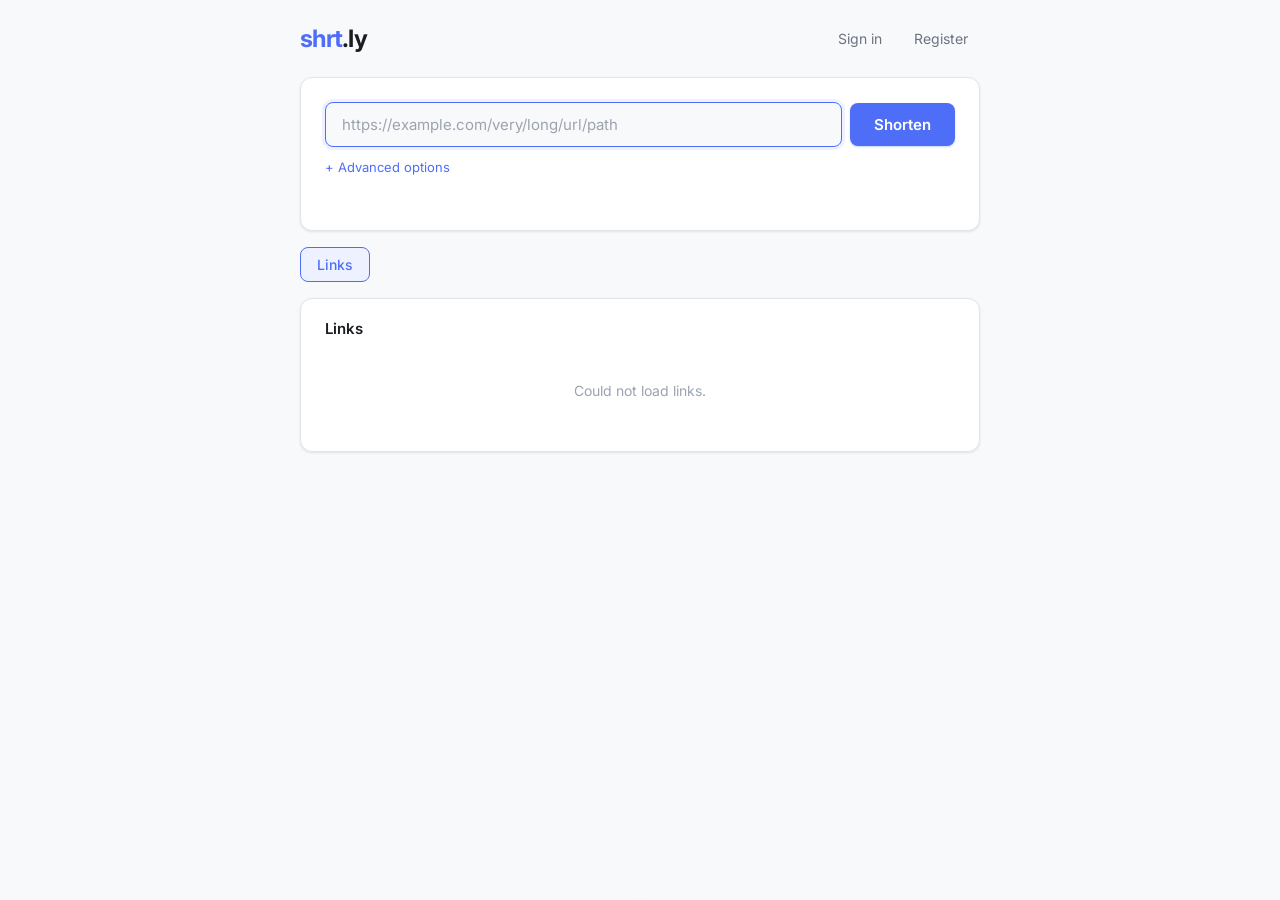
==== src/main/resources/static/index.html @ b77a2593 "Implement QR codes, auth/admin, link customization, and click analytics" ====
<!DOCTYPE html>
<html lang="en">
<head>
<meta charset="UTF-8">
<meta name="viewport" content="width=device-width, initial-scale=1.0">
<title>Shrt &mdash; URL Shortener</title>
<link rel="preconnect" href="https://fonts.googleapis.com">
<link href="https://fonts.googleapis.com/css2?family=Inter:wght@400;500;600;700&display=swap" rel="stylesheet">
<style>
  :root {
    --bg: #f8f9fb;
    --surface: #ffffff;
    --border: #e2e5ea;
    --text: #1a1d23;
    --text-secondary: #6b7280;
    --text-tertiary: #9ca3af;
    --accent: #4f6ef7;
    --accent-hover: #3b5ae0;
    --accent-light: #eef1ff;
    --green: #10b981;
    --green-light: #ecfdf5;
    --red: #ef4444;
    --red-light: #fef2f2;
    --amber: #f59e0b;
    --radius: 12px;
    --shadow: 0 1px 3px rgba(0,0,0,.06), 0 1px 2px rgba(0,0,0,.04);
    --shadow-lg: 0 10px 25px -5px rgba(0,0,0,.08), 0 4px 10px -6px rgba(0,0,0,.04);
    --transition: 180ms ease;
  }
  *, *::before, *::after { box-sizing: border-box; margin: 0; padding: 0; }
  body {
    font-family: 'Inter', -apple-system, BlinkMacSystemFont, sans-serif;
    background: var(--bg);
    color: var(--text);
    min-height: 100vh;
    display: flex;
    justify-content: center;
    padding: 1.5rem 1.5rem 3rem;
    -webkit-font-smoothing: antialiased;
  }
  .app { width: 100%; max-width: 680px; }

  /* --- Header / Auth Bar --- */
  .top-bar {
    display: flex; justify-content: space-between; align-items: center;
    margin-bottom: 1.5rem;
  }
  .brand { text-decoration: none; color: var(--text); }
  .brand h1 { font-size: 1.5rem; font-weight: 700; letter-spacing: -.03em; }
  .brand h1 span { color: var(--accent); }
  .auth-actions { display: flex; gap: .5rem; align-items: center; }
  .auth-actions .btn-link {
    background: none; border: none; font: inherit; font-size: .875rem;
    color: var(--text-secondary); cursor: pointer; padding: .375rem .75rem;
    border-radius: 6px; transition: background var(--transition);
  }
  .auth-actions .btn-link:hover { background: var(--border); color: var(--text); }
  .user-badge {
    font-size: .8125rem; color: var(--text-secondary);
    display: flex; align-items: center; gap: .375rem;
  }
  .user-badge .role-badge {
    font-size: .6875rem; background: var(--accent-light); color: var(--accent);
    padding: .125rem .5rem; border-radius: 10px; font-weight: 600;
  }
  .user-badge .admin-link {
    font-size: .8125rem; color: var(--accent); cursor: pointer; text-decoration: none;
  }
  .user-badge .admin-link:hover { text-decoration: underline; }

  /* --- Cards --- */
  .card {
    background: var(--surface);
    border: 1px solid var(--border);
    border-radius: var(--radius);
    box-shadow: var(--shadow);
  }
  .shorten-card { padding: 1.5rem; margin-bottom: 1rem; }
  .shorten-card .input-group {
    display: flex; gap: .5rem; align-items: center;
  }
  .shorten-card input, .shorten-card select {
    flex: 1;
    padding: .75rem 1rem;
    border: 1.5px solid var(--border);
    border-radius: 8px;
    font-size: .9375rem;
    font-family: inherit;
    color: var(--text);
    background: var(--bg);
    outline: none;
    transition: border-color var(--transition), box-shadow var(--transition);
  }
  .shorten-card input:focus {
    border-color: var(--accent);
    box-shadow: 0 0 0 3px var(--accent-light);
  }
  .shorten-card input::placeholder { color: var(--text-tertiary); }
  .btn {
    padding: .75rem 1.5rem;
    border: none;
    border-radius: 8px;
    font-size: .9375rem;
    font-weight: 600;
    font-family: inherit;
    cursor: pointer;
    transition: background var(--transition), transform var(--transition), box-shadow var(--transition);
    white-space: nowrap;
  }
  .btn:active { transform: scale(.97); }
  .btn-primary {
    background: var(--accent); color: #fff;
    box-shadow: 0 1px 2px rgba(79,110,247,.3);
  }
  .btn-primary:hover { background: var(--accent-hover); box-shadow: 0 2px 6px rgba(79,110,247,.4); }
  .btn-primary:disabled { opacity: .5; cursor: not-allowed; box-shadow: none; transform: none; }
  .btn-sm { padding: .5rem 1rem; font-size: .8125rem; }
  .btn-success { background: var(--green); color: #fff; }
  .btn-success:hover { background: #059669; }
  .btn-ghost {
    background: transparent; color: var(--text-secondary);
    padding: .375rem .5rem; font-size: .8125rem;
  }
  .btn-ghost:hover { color: var(--text); background: var(--bg); }

  .shorten-status { font-size: .8125rem; margin-top: .625rem; color: var(--text-secondary); min-height: 1.25rem; }
  .shorten-status .error { color: var(--red); }
  .result-pane {
    display: none; margin-top: 1rem; padding: 1rem 1.25rem;
    background: var(--green-light); border: 1px solid #a7f3d0; border-radius: 8px;
    animation: fadeSlideIn .25s ease;
  }
  .result-pane.show { display: flex; align-items: center; gap: .75rem; }
  .result-pane .short-url {
    flex: 1; font-size: 1rem; font-weight: 600; color: #047857;
    text-decoration: none; word-break: break-all;
  }
  .result-pane .short-url:hover { text-decoration: underline; }
  .result-pane .copy-btn {
    background: transparent; border: 1px solid #a7f3d0; border-radius: 6px;
    padding: .375rem .75rem; font-size: .8125rem; font-weight: 500;
    color: #047857; cursor: pointer; transition: background var(--transition);
    white-space: nowrap; font-family: inherit;
  }
  .result-pane .copy-btn:hover { background: #d1fae5; }
  .result-pane .copy-btn.copied { background: #047857; color: #fff; border-color: #047857; }

  @keyframes fadeSlideIn {
    from { opacity: 0; transform: translateY(-4px); }
    to { opacity: 1; transform: translateY(0); }
  }

  /* --- Advanced Options --- */
  .advanced-toggle {
    font-size: .8125rem; color: var(--accent); cursor: pointer; user-select: none;
    margin-top: .75rem; display: inline-block;
  }
  .advanced-toggle:hover { text-decoration: underline; }
  .advanced-options {
    display: none; margin-top: .75rem; gap: .5rem;
    grid-template-columns: 1fr 1fr;
  }
  .advanced-options.open { display: grid; }
  .advanced-options input { font-size: .8125rem; padding: .5rem .75rem; }

  /* --- List --- */
  .list-card { padding: 1.25rem 1.5rem; margin-bottom: 1rem; }
  .list-card .list-header {
    display: flex; justify-content: space-between; align-items: center; margin-bottom: .75rem;
  }
  .list-card .list-header h2 { font-size: .9375rem; font-weight: 600; }
  .list-card .list-header .count { font-size: .8125rem; color: var(--text-tertiary); }
  .url-list { list-style: none; }
  .url-item {
    display: flex; align-items: center; gap: .75rem;
    padding: .75rem 0; border-top: 1px solid var(--border);
  }
  .url-item:first-child { border-top: none; }
  .url-item .info { flex: 1; min-width: 0; }
  .url-item .code {
    font-size: .9375rem; font-weight: 600; color: var(--accent);
    text-decoration: none; display: flex; align-items: center; gap: .375rem;
  }
  .url-item .code:hover { text-decoration: underline; }
  .url-item .code .lock-icon { font-size: .75rem; color: var(--amber); }
  .url-item .code .expired-icon { font-size: .75rem; color: var(--red); }
  .url-item .original {
    font-size: .8125rem; color: var(--text-tertiary);
    overflow: hidden; text-overflow: ellipsis; white-space: nowrap;
    display: block; margin-top: .125rem;
  }
  .url-item .meta {
    display: flex; align-items: center; gap: .375rem; flex-shrink: 0;
  }
  .url-item .clicks {
    font-size: .8125rem; color: var(--text-secondary);
    background: var(--bg); padding: .25rem .625rem; border-radius: 20px; white-space: nowrap;
  }
  .url-item .time {
    font-size: .75rem; color: var(--text-tertiary); white-space: nowrap;
  }
  .url-item .qr-btn {
    background: none; border: 1px solid var(--border); border-radius: 6px;
    cursor: pointer; padding: .25rem .5rem; font-size: .8125rem; color: var(--text-secondary);
    transition: background var(--transition), color var(--transition);
    font-family: inherit;
  }
  .url-item .qr-btn:hover { background: var(--accent-light); color: var(--accent); border-color: var(--accent); }
  .empty-state { color: var(--text-tertiary); text-align: center; padding: 2rem 0; font-size: .875rem; }
  .toast {
    position: fixed; bottom: 1.5rem; left: 50%;
    transform: translateX(-50%) translateY(calc(100% + 1.5rem));
    background: #1a1d23; color: #fff; padding: .625rem 1.125rem;
    border-radius: 8px; font-size: .875rem; font-weight: 500;
    box-shadow: var(--shadow-lg);
    transition: transform .3s cubic-bezier(.22,1,.36,1);
    pointer-events: none; z-index: 100;
  }
  .toast.show { transform: translateX(-50%) translateY(0); }

  /* --- Modal --- */
  .modal-overlay {
    display: none; position: fixed; inset: 0; background: rgba(0,0,0,.4);
    z-index: 200; justify-content: center; align-items: center;
  }
  .modal-overlay.open { display: flex; }
  .modal {
    background: var(--surface); border-radius: var(--radius);
    box-shadow: var(--shadow-lg); padding: 2rem; width: 90%; max-width: 400px;
    animation: fadeSlideIn .2s ease;
  }
  .modal h2 { font-size: 1.25rem; font-weight: 700; margin-bottom: .25rem; }
  .modal .sub { font-size: .8125rem; color: var(--text-tertiary); margin-bottom: 1.25rem; }
  .modal .form-group { margin-bottom: .75rem; }
  .modal .form-group label { display: block; font-size: .8125rem; font-weight: 500; margin-bottom: .25rem; color: var(--text-secondary); }
  .modal .form-group input {
    width: 100%; padding: .625rem .75rem; border: 1.5px solid var(--border);
    border-radius: 8px; font-size: .9375rem; font-family: inherit; color: var(--text);
    background: var(--bg); outline: none;
  }
  .modal .form-group input:focus { border-color: var(--accent); box-shadow: 0 0 0 3px var(--accent-light); }
  .modal .modal-actions { display: flex; gap: .5rem; margin-top: 1rem; }
  .modal .modal-actions .btn { flex: 1; }
  .modal .modal-error { font-size: .8125rem; color: var(--red); margin-top: .5rem; min-height: 1.25rem; }
  .modal .modal-toggle { font-size: .8125rem; color: var(--text-tertiary); text-align: center; margin-top: .75rem; }
  .modal .modal-toggle span { color: var(--accent); cursor: pointer; }
  .modal .modal-toggle span:hover { text-decoration: underline; }

  /* --- Admin Panel --- */
  .admin-panel { display: none; }
  .admin-panel.show { display: block; }
  .admin-panel .back-link {
    font-size: .8125rem; color: var(--accent); cursor: pointer; margin-bottom: 1rem; display: inline-block;
  }
  .admin-panel .back-link:hover { text-decoration: underline; }
  .admin-stats {
    display: grid; grid-template-columns: repeat(3, 1fr); gap: .75rem; margin-bottom: 1.5rem;
  }
  .admin-stats .stat-card {
    background: var(--surface); border: 1px solid var(--border); border-radius: 10px;
    padding: 1rem; text-align: center;
  }
  .admin-stats .stat-card .stat-value { font-size: 1.75rem; font-weight: 700; color: var(--accent); }
  .admin-stats .stat-card .stat-label { font-size: .75rem; color: var(--text-tertiary); margin-top: .125rem; }

  /* --- Password Gate --- */
  .password-gate { display: none; }
  .password-gate.show { display: block; }
  .password-gate .gate-card {
    background: var(--surface); border: 1px solid var(--border); border-radius: var(--radius);
    padding: 2rem; text-align: center; margin-bottom: 1rem;
  }
  .password-gate .gate-card p { font-size: .875rem; color: var(--text-secondary); margin-bottom: 1rem; }
  .password-gate .gate-card .input-group { display: flex; gap: .5rem; justify-content: center; }
  .password-gate .gate-card input {
    padding: .625rem .75rem; border: 1.5px solid var(--border); border-radius: 8px;
    font-size: .9375rem; font-family: inherit; color: var(--text);
    background: var(--bg); outline: none; width: 200px;
  }
  .password-gate .gate-card input:focus { border-color: var(--accent); }
  .password-gate .gate-card .gate-error { font-size: .8125rem; color: var(--red); margin-top: .5rem; }

  /* --- QR Modal --- */
  .qr-modal-body { text-align: center; padding: 1rem 0; }
  .qr-modal-body img { max-width: 280px; border-radius: 8px; }
  .qr-modal-body .qr-actions { margin-top: 1rem; }

  /* --- Tab Section --- */
  .view-selector { display: flex; gap: .5rem; margin-bottom: 1rem; }
  .view-selector .tab {
    padding: .5rem 1rem; border-radius: 8px; font-size: .875rem; font-weight: 500;
    cursor: pointer; border: 1px solid var(--border); background: var(--surface);
    color: var(--text-secondary); transition: all var(--transition);
  }
  .view-selector .tab.active { background: var(--accent-light); color: var(--accent); border-color: var(--accent); }
  .view-selector .tab:hover:not(.active) { border-color: var(--text-tertiary); }
  .admin-tab { display: none; }
  .admin-tab.show { display: inline-block; }

  .analytics-modal {
    max-width: 560px;
  }
  .analytics-modal .stat-row {
    display: flex; justify-content: space-between; padding: .5rem 0;
    border-bottom: 1px solid var(--border); font-size: .875rem;
  }
  .analytics-modal .stat-row:last-child { border-bottom: none; }
  .analytics-modal .stat-row .label { color: var(--text-secondary); }
  .analytics-modal .stat-row .value { font-weight: 600; }
  .analytics-modal h3 { font-size: .9375rem; font-weight: 600; margin: 1rem 0 .5rem; }

  @media (max-width: 520px) {
    body { padding: 1rem; }
    .top-bar { flex-direction: column; gap: .5rem; align-items: flex-start; }
    .brand h1 { font-size: 1.25rem; }
    .shorten-card { padding: 1rem; }
    .shorten-card .input-group { flex-direction: column; }
    .shorten-card .input-group .btn { width: 100%; }
    .result-pane.show { flex-direction: column; text-align: center; }
    .url-item { flex-wrap: wrap; }
    .url-item .meta { width: 100%; justify-content: flex-start; flex-wrap: wrap; }
    .advanced-options { grid-template-columns: 1fr; }
    .admin-stats { grid-template-columns: 1fr; }
    .modal { padding: 1.5rem; }
  }
</style>
</head>
<body>
<div class="app" id="app">

  <!-- Top Bar -->
  <div class="top-bar">
    <a class="brand" href="/"><h1><span>shrt</span>.ly</h1></a>
    <div class="auth-actions" id="authActions">
      <div class="user-badge" id="userBadge" style="display:none">
        <span id="userName"></span>
        <span class="role-badge" id="userRole"></span>
        <a class="admin-link" id="adminLink" style="display:none" onclick="showAdmin()">Dashboard</a>
        <button class="btn-link" onclick="logout()">Logout</button>
      </div>
      <button class="btn-link" id="loginBtn" onclick="openAuthModal('login')">Sign in</button>
      <button class="btn-link" id="registerBtn" onclick="openAuthModal('register')">Register</button>
    </div>
  </div>

  <!-- Password Gate (shown when visiting a password-protected link) -->
  <div class="password-gate" id="passwordGate">
    <div class="gate-card">
      <h2 style="margin-bottom:.5rem">This link is password protected</h2>
      <p>Enter the password to continue.</p>
      <div class="input-group">
        <input type="password" id="gatePassword" placeholder="Enter password" onkeydown="if(event.key==='Enter') unlockLink()">
        <button class="btn btn-primary btn-sm" onclick="unlockLink()">Unlock</button>
      </div>
      <div class="gate-error" id="gateError"></div>
    </div>
  </div>

  <!-- Main Content -->
  <div id="mainContent">
    <div class="card shorten-card">
      <div class="input-group">
        <input type="url" id="urlInput" placeholder="https://example.com/very/long/url/path" autocomplete="off" autofocus spellcheck="false">
        <button class="btn btn-primary" id="shortenBtn">Shorten</button>
      </div>
      <div class="advanced-toggle" id="advancedToggle" onclick="toggleAdvanced()">+ Advanced options</div>
      <div class="advanced-options" id="advancedOptions">
        <input type="text" id="customCodeInput" placeholder="Custom code (4-20 chars)" maxlength="20">
        <input type="datetime-local" id="expiryInput">
        <input type="password" id="passwordInput" placeholder="Password protect (optional)">
      </div>
      <div class="shorten-status" id="shortenStatus"></div>
      <div class="result-pane" id="resultPane">
        <a class="short-url" id="shortUrlDisplay" target="_blank" rel="noopener"></a>
        <button class="copy-btn" id="copyBtn">Copy</button>
      </div>
    </div>

    <div class="view-selector">
      <div class="tab active" onclick="switchView('links', this)">Links</div>
      <div class="tab admin-tab" id="analyticsTab" onclick="switchView('analytics', this)" style="display:none">Analytics</div>
    </div>

    <div id="linksView">
      <div class="card list-card">
        <div class="list-header">
          <h2>Links</h2>
          <span class="count" id="linkCount"></span>
        </div>
        <ul class="url-list" id="urlList">
          <li class="empty-state">No links yet. Shorten your first URL above.</li>
        </ul>
      </div>
    </div>

    <div id="analyticsView" style="display:none">
      <div class="card list-card" id="analyticsDetail">
        <p class="empty-state">Select a link to view analytics.</p>
      </div>
    </div>
  </div>

  <!-- Admin Panel -->
  <div class="admin-panel" id="adminPanel">
    <div class="back-link" onclick="hideAdmin()">&larr; Back to app</div>
    <h2 style="margin-bottom:1rem;font-size:1.25rem">Admin Dashboard</h2>
    <div class="admin-stats" id="adminStats">
      <div class="stat-card"><div class="stat-value" id="statUrls">-</div><div class="stat-label">Total URLs</div></div>
      <div class="stat-card"><div class="stat-value" id="statClicks">-</div><div class="stat-label">Total Clicks</div></div>
      <div class="stat-card"><div class="stat-value" id="statUsers">-</div><div class="stat-label">Users</div></div>
    </div>
    <div class="card list-card" style="margin-bottom:1rem">
      <div class="list-header"><h2>Users</h2></div>
      <ul class="url-list" id="adminUserList"><li class="empty-state">Loading...</li></ul>
    </div>
  </div>
</div>

<!-- Auth Modal -->
<div class="modal-overlay" id="authModal">
  <div class="modal">
    <h2 id="authTitle">Sign in</h2>
    <div class="sub" id="authSub">Welcome back!</div>
    <div id="registerFields">
      <div class="form-group"><label>Name</label><input type="text" id="regName" autocomplete="name"></div>
    </div>
    <div class="form-group"><label>Email</label><input type="email" id="authEmail" autocomplete="email"></div>
    <div class="form-group"><label>Password</label><input type="password" id="authPassword" autocomplete="current-password"></div>
    <div class="modal-actions">
      <button class="btn btn-ghost" onclick="closeAuthModal()">Cancel</button>
      <button class="btn btn-primary" id="authSubmitBtn" onclick="submitAuth()">Sign in</button>
    </div>
    <div class="modal-error" id="authError"></div>
    <div class="modal-toggle"><span id="authToggle" onclick="toggleAuthMode()">Create an account</span></div>
  </div>
</div>

<!-- QR Modal -->
<div class="modal-overlay" id="qrModal">
  <div class="modal" style="max-width:360px">
    <h2>QR Code</h2>
    <div class="qr-modal-body">
      <img id="qrImage" src="" alt="QR Code">
      <div class="qr-actions">
        <button class="btn btn-sm btn-primary" onclick="downloadQR()">Download PNG</button>
        <button class="btn btn-sm btn-ghost" onclick="closeQRModal()">Close</button>
      </div>
    </div>
  </div>
</div>

<!-- Analytics Modal -->
<div class="modal-overlay" id="analyticsModal">
  <div class="modal analytics-modal">
    <h2>Analytics: <span id="analyticsCode"></span></h2>
    <div id="analyticsBody"></div>
    <div class="modal-actions">
      <button class="btn btn-ghost" onclick="closeAnalyticsModal()">Close</button>
    </div>
  </div>
</div>

<div class="toast" id="toast"></div>

<script>
  // --- State ---
  let authMode = 'login';
  let currentUser = null;
  let qrCode = null;
  let gateShortCode = null;
  let gateResolve = null;

  // --- DOM refs ---
  const urlInput = document.getElementById('urlInput');
  const shortenBtn = document.getElementById('shortenBtn');
  const shortenStatus = document.getElementById('shortenStatus');
  const resultPane = document.getElementById('resultPane');
  const shortUrlDisplay = document.getElementById('shortUrlDisplay');
  const copyBtn = document.getElementById('copyBtn');
  const urlList = document.getElementById('urlList');
  const linkCount = document.getElementById('linkCount');
  const toast = document.getElementById('toast');
  let toastTimer = null;

  // --- Helpers ---
  function notify(msg) {
    toast.textContent = msg; toast.classList.add('show');
    clearTimeout(toastTimer);
    toastTimer = setTimeout(() => toast.classList.remove('show'), 2200);
  }

  function $(id) { return document.getElementById(id); }

  function toggleAdvanced() {
    const opts = $('advancedOptions');
    const toggle = $('advancedToggle');
    const open = opts.classList.toggle('open');
    toggle.textContent = open ? '- Hide advanced options' : '+ Advanced options';
  }

  // --- Shorten ---
  urlInput.addEventListener('keydown', e => { if (e.key === 'Enter') shorten(); });
  shortenBtn.addEventListener('click', shorten);

  async function shorten() {
    let url = urlInput.value.trim();
    if (!url) { shortenStatus.textContent = ''; urlInput.focus(); return; }
    if (!/^https?:\/\//i.test(url)) url = 'https://' + url;

    const customCode = $('customCodeInput').value.trim() || null;
    const expiresAt = $('expiryInput').value ? new Date($('expiryInput').value).toISOString().replace('Z','') : null;
    const password = $('passwordInput').value || null;

    shortenBtn.disabled = true;
    shortenStatus.textContent = 'Shortening...';
    resultPane.classList.remove('show');

    try {
      const body = { url };
      if (customCode) body.customCode = customCode;
      if (expiresAt) body.expiresAt = expiresAt;
      if (password) body.password = password;

      const res = await fetch('/api/shorten', {
        method: 'POST',
        headers: { 'Content-Type': 'application/json' },
        body: JSON.stringify(body)
      });
      const data = await res.json();
      if (!res.ok) throw new Error(data.error || 'Request failed');
      shortUrlDisplay.textContent = data.shortUrl;
      shortUrlDisplay.href = data.shortUrl;
      resultPane.classList.add('show');
      copyBtn.textContent = 'Copy';
      copyBtn.className = 'copy-btn';
      shortenStatus.textContent = '';
      urlInput.value = '';
      $('customCodeInput').value = '';
      $('expiryInput').value = '';
      $('passwordInput').value = '';
      $('advancedOptions').classList.remove('open');
      $('advancedToggle').textContent = '+ Advanced options';
      urlInput.focus();
      loadLinks();
      if (data.hasPassword) notify('Link is password protected');
      if (data.expiresAt) notify('Link expires on ' + new Date(data.expiresAt).toLocaleString());
    } catch (err) {
      shortenStatus.innerHTML = '<span class="error">' + err.message + '</span>';
    } finally {
      shortenBtn.disabled = false;
    }
  }

  // --- Copy ---
  copyBtn.addEventListener('click', async () => {
    try {
      await navigator.clipboard.writeText(shortUrlDisplay.textContent);
      copyBtn.textContent = 'Copied!'; copyBtn.classList.add('copied');
      setTimeout(() => { copyBtn.textContent = 'Copy'; copyBtn.classList.remove('copied'); }, 1800);
    } catch {
      const ta = document.createElement('textarea');
      ta.value = shortUrlDisplay.textContent;
      ta.style.position = 'fixed'; ta.style.left = '-9999px';
      document.body.appendChild(ta); ta.select();
      try { document.execCommand('copy'); notify('Copied to clipboard'); }
      catch { notify('Press Ctrl+C to copy'); }
      document.body.removeChild(ta);
    }
  });

  // --- Load Links ---
  async function loadLinks() {
    try {
      const res = await fetch('/api/urls');
      if (!res.ok) throw new Error();
      const urls = await res.json();
      linkCount.textContent = urls.length + ' link' + (urls.length !== 1 ? 's' : '');
      if (!urls.length) {
        urlList.innerHTML = '<li class="empty-state">No links yet. Shorten your first URL above.</li>';
        return;
      }
      const origin = window.location.origin;
      urlList.innerHTML = urls.map(u => {
        const time = formatTime(u.createdAt);
        const isExpired = u.expiresAt && new Date(u.expiresAt) < new Date();
        const lockIcon = u.passwordHash ? '<span class="lock-icon" title="Password protected">&#x1f512;</span>' : '';
        const expiredIcon = isExpired ? '<span class="expired-icon" title="Expired">&#x26a0;</span>' : '';
        const clickUrl = origin + '/' + u.shortCode;
        return '<li class="url-item">' +
          '<div class="info">' +
          '<span class="code">' +
          lockIcon + expiredIcon +
          '<a href="' + clickUrl + '" target="_blank" rel="noopener">' +
          (u.customCode || (origin + '/' + u.shortCode)) +
          '</a>' +
          '</span>' +
          '<span class="original" title="' + u.longUrl + '">' + u.longUrl + '</span>' +
          '</div>' +
          '<div class="meta">' +
          '<span class="clicks">' + u.clickCount + ' click' + (u.clickCount !== 1 ? 's' : '') + '</span>' +
          '<button class="qr-btn" onclick="showQR(\'' + u.shortCode + '\')" title="QR Code">QR</button>' +
          '<button class="qr-btn" onclick="showAnalytics(\'' + u.shortCode + '\')" title="Analytics">&#x1f4ca;</button>' +
          '<span class="time">' + time + '</span>' +
          '</div>' +
          '</li>';
      }).join('');
    } catch {
      if (!urlList.querySelector('.url-item'))
        urlList.innerHTML = '<li class="empty-state">Could not load links.</li>';
    }
  }

  function formatTime(iso) {
    if (!iso) return '';
    const d = new Date(iso);
    const now = new Date();
    const diff = (now - d) / 1000;
    if (diff < 60) return 'just now';
    if (diff < 3600) return Math.floor(diff / 60) + 'm ago';
    if (diff < 86400) return Math.floor(diff / 3600) + 'h ago';
    if (diff < 604800) return Math.floor(diff / 86400) + 'd ago';
    return d.toLocaleDateString();
  }

  // --- QR Code ---
  async function showQR(shortCode) {
    try {
      const res = await fetch('/api/qr/' + shortCode + '/base64');
      const data = await res.json();
      $('qrImage').src = data.qrCode;
      qrCode = shortCode;
      $('qrModal').classList.add('open');
    } catch { notify('Failed to load QR code'); }
  }

  function closeQRModal() { $('qrModal').classList.remove('open'); qrCode = null; }

  function downloadQR() {
    if (!qrCode) return;
    window.open('/api/qr/' + qrCode, '_blank');
  }

  // --- Analytics ---
  async function showAnalytics(shortCode) {
    try {
      const res = await fetch('/api/analytics/' + shortCode);
      if (!res.ok) throw new Error();
      const data = await res.json();
      $('analyticsCode').textContent = shortCode;
      let html = '<div class="stat-row"><span class="label">Total clicks</span><span class="value">' + data.totalClicks + '</span></div>';

      if (data.referrers && Object.keys(data.referrers).length) {
        html += '<h3>Referrers</h3>';
        for (const [k,v] of Object.entries(data.referrers))
          html += '<div class="stat-row"><span class="label">' + k + '</span><span class="value">' + v + '</span></div>';
      }
      if (data.browsers && Object.keys(data.browsers).length) {
        html += '<h3>Browsers</h3>';
        for (const [k,v] of Object.entries(data.browsers))
          html += '<div class="stat-row"><span class="label">' + k + '</span><span class="value">' + v + '</span></div>';
      }
      if (data.devices && Object.keys(data.devices).length) {
        html += '<h3>Devices</h3>';
        for (const [k,v] of Object.entries(data.devices))
          html += '<div class="stat-row"><span class="label">' + k + '</span><span class="value">' + v + '</span></div>';
      }

      $('analyticsBody').innerHTML = html;
      $('analyticsModal').classList.add('open');
    } catch { notify('Failed to load analytics'); }
  }

  function closeAnalyticsModal() { $('analyticsModal').classList.remove('open'); }

  // --- View Switcher ---
  function switchView(view, el) {
    document.querySelectorAll('.view-selector .tab').forEach(t => t.classList.remove('active'));
    el.classList.add('active');
    $('linksView').style.display = view === 'links' ? 'block' : 'none';
    $('analyticsView').style.display = view === 'analytics' ? 'block' : 'none';
  }

  // --- Password Gate ---
  function openGate(shortCode) {
    gateShortCode = shortCode;
    $('passwordGate').classList.add('show');
    $('mainContent').style.display = 'none';
    $('gatePassword').value = '';
    $('gateError').textContent = '';
    $('gatePassword').focus();
  }

  async function unlockLink() {
    const password = $('gatePassword').value;
    if (!password) return;
    try {
      const res = await fetch('/api/resolve/' + gateShortCode, {
        method: 'POST',
        headers: { 'Content-Type': 'application/json' },
        body: JSON.stringify({ password })
      });
      const data = await res.json();
      if (!res.ok) throw new Error(data.error || 'Invalid password');
      if (data.longUrl) {
        closeGate();
        window.open(data.longUrl, '_blank');
      }
    } catch (err) {
      $('gateError').textContent = err.message;
    }
  }

  function closeGate() {
    $('passwordGate').classList.remove('show');
    $('mainContent').style.display = 'block';
    gateShortCode = null;
  }

  // --- Auth ---
  async function checkAuth() {
    try {
      const res = await fetch('/api/auth/me');
      const data = await res.json();
      if (data.authenticated) {
        currentUser = data.user;
        $('userBadge').style.display = 'flex';
        $('userName').textContent = data.user.name;
        $('userRole').textContent = data.user.role;
        $('loginBtn').style.display = 'none';
        $('registerBtn').style.display = 'none';
        if (data.user.role === 'ADMIN') {
          $('adminLink').style.display = 'inline';
          $('analyticsTab').style.display = 'inline-block';
        }
      } else {
        currentUser = null;
        $('userBadge').style.display = 'none';
        $('loginBtn').style.display = 'inline-block';
        $('registerBtn').style.display = 'inline-block';
      }
    } catch { /* ignore */ }
  }

  function openAuthModal(mode) {
    authMode = mode;
    $('authModal').classList.add('open');
    $('authError').textContent = '';
    if (mode === 'login') {
      $('authTitle').textContent = 'Sign in';
      $('authSub').textContent = 'Welcome back!';
      $('authSubmitBtn').textContent = 'Sign in';
      $('authToggle').textContent = 'Create an account';
      $('registerFields').style.display = 'none';
    } else {
      $('authTitle').textContent = 'Create account';
      $('authSub').textContent = 'Start shortening links!';
      $('authSubmitBtn').textContent = 'Register';
      $('authToggle').textContent = 'Already have an account? Sign in';
      $('registerFields').style.display = 'block';
    }
    $('authEmail').value = '';
    $('authPassword').value = '';
    $('regName').value = '';
  }

  function closeAuthModal() { $('authModal').classList.remove('open'); }

  function toggleAuthMode() {
    openAuthModal(authMode === 'login' ? 'register' : 'login');
  }

  async function submitAuth() {
    const email = $('authEmail').value.trim();
    const password = $('authPassword').value;
    $('authError').textContent = '';

    if (!email || !password) { $('authError').textContent = 'Email and password are required'; return; }

    try {
      let body, url;
      if (authMode === 'login') {
        url = '/api/auth/login';
        body = { email, password };
      } else {
        const name = $('regName').value.trim();
        if (!name) { $('authError').textContent = 'Name is required'; return; }
        url = '/api/auth/register';
        body = { name, email, password };
      }

      const res = await fetch(url, {
        method: 'POST',
        headers: { 'Content-Type': 'application/json' },
        body: JSON.stringify(body),
        credentials: 'same-origin'
      });
      const data = await res.json();
      if (!res.ok) throw new Error(data.error || 'Authentication failed');
      closeAuthModal();
      checkAuth();
      notify(authMode === 'login' ? 'Signed in as ' + data.name : 'Registered as ' + data.name);
    } catch (err) {
      $('authError').textContent = err.message;
    }
  }

  async function logout() {
    try {
      await fetch('/api/auth/logout', { method: 'POST', credentials: 'same-origin' });
      currentUser = null;
      checkAuth();
      hideAdmin();
      notify('Logged out');
    } catch { /* ignore */ }
  }

  // --- Admin ---
  async function showAdmin() {
    $('mainContent').style.display = 'none';
    $('adminPanel').classList.add('show');
    try {
      const [urlsRes, usersRes] = await Promise.all([
        fetch('/api/admin/urls'),
        fetch('/api/admin/users')
      ]);
      const [statsRes] = await Promise.all([fetch('/api/admin/stats')]);
      const stats = await statsRes.json();
      $('statUrls').textContent = stats.totalUrls;
      $('statClicks').textContent = stats.totalClicks;
      $('statUsers').textContent = stats.totalUsers;

      const users = await usersRes.json();
      if (!users.length) {
        $('adminUserList').innerHTML = '<li class="empty-state">No users yet.</li>';
      } else {
        $('adminUserList').innerHTML = users.map(u =>
          '<li class="url-item"><div class="info"><strong>' + u.name +
          '</strong><span class="original">' + u.email + '</span></div>' +
          '<div class="meta"><span class="clicks">' + u.role + '</span></div></li>'
        ).join('');
      }
    } catch { notify('Failed to load admin data'); }
  }

  function hideAdmin() {
    $('adminPanel').classList.remove('show');
    $('mainContent').style.display = 'block';
  }

  // --- Init ---
  loadLinks();
  setInterval(loadLinks, 15000);
  checkAuth();

  // Handle password-protected link clicks via intercepting link clicks
  document.addEventListener('click', async function(e) {
    const link = e.target.closest('a');
    if (!link) return;
    const href = link.getAttribute('href');
    if (!href || !href.startsWith(window.location.origin + '/')) return;
    const code = href.split('/').pop();
    if (!code || code === '' || code === 'index.html' || code.match(/^api\//)) return;
    // Check if it's password protected
    try {
      const res = await fetch('/api/stats/' + code);
      if (!res.ok) return;
      const data = await res.json();
      // We can't tell if password protected from stats. Let's just let the click go through.
      // The password gate is handled server-side.
    } catch { /* ignore */ }
  });
</script>
</body>
</html>
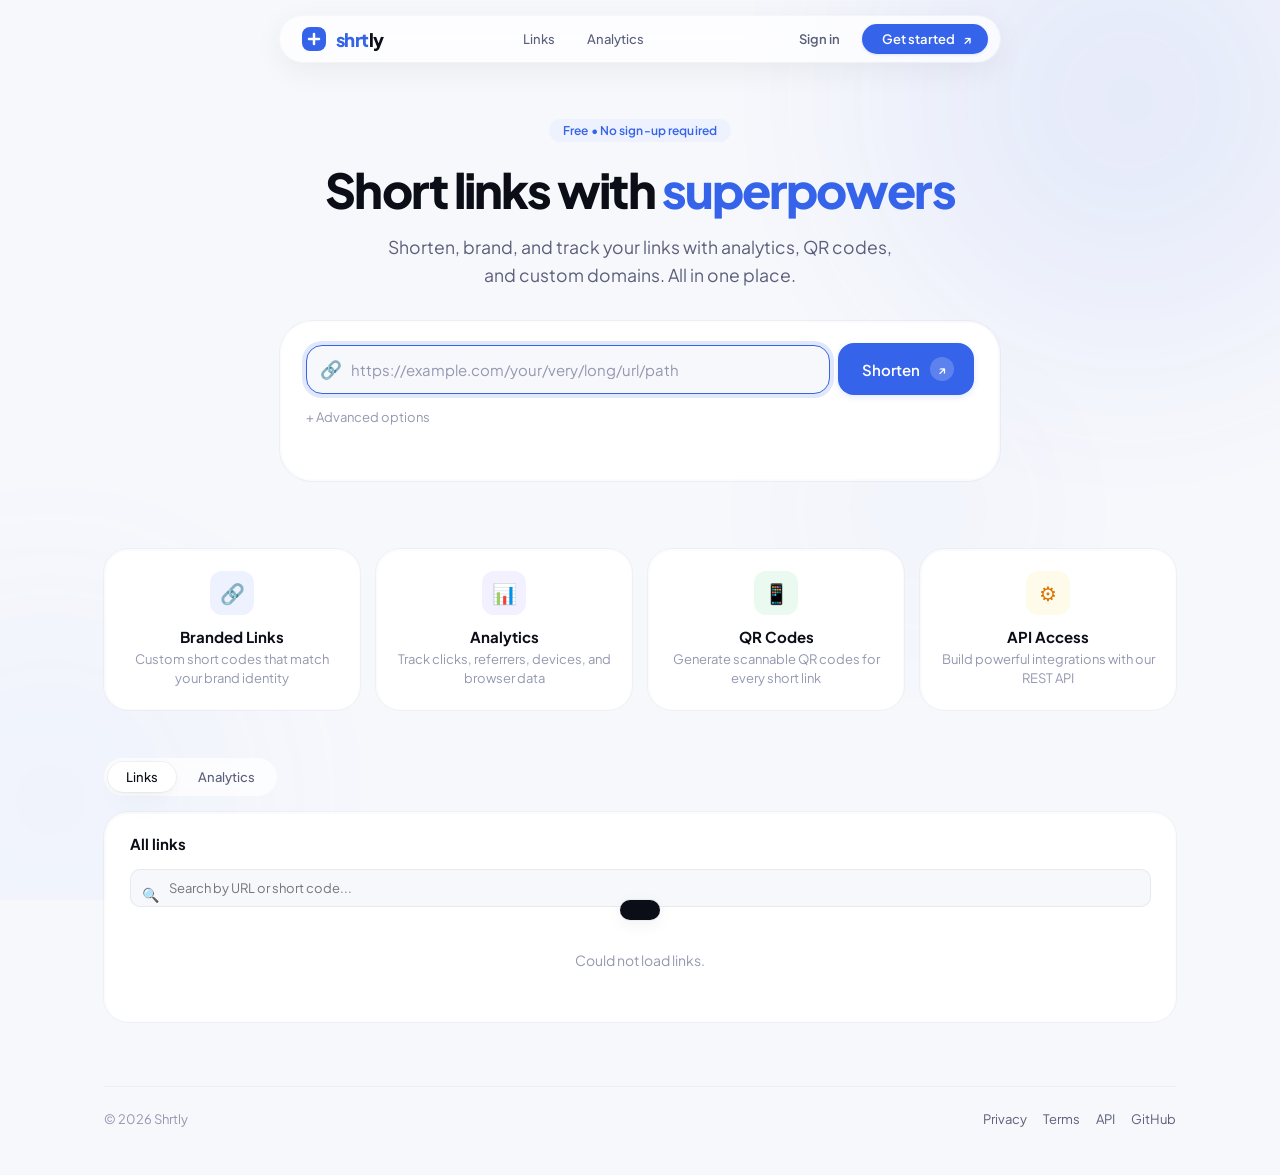
==== commit 1ca2227d: "Premium homepage redesign, bulk/search/CSV/time-series endpoints, edit/delete UI, virtual thread fix" ====
--- a/src/main/resources/static/index.html
+++ b/src/main/resources/static/index.html
@@ -3,459 +3,831 @@
 <head>
 <meta charset="UTF-8">
 <meta name="viewport" content="width=device-width, initial-scale=1.0">
-<title>Shrt &mdash; URL Shortener</title>
+<title>Shrtly &mdash; URL Shortener</title>
 <link rel="preconnect" href="https://fonts.googleapis.com">
-<link href="https://fonts.googleapis.com/css2?family=Inter:wght@400;500;600;700&display=swap" rel="stylesheet">
+<link rel="preconnect" href="https://fonts.gstatic.com" crossorigin>
+<link href="https://fonts.googleapis.com/css2?family=Plus+Jakarta+Sans:wght@400;500;600;700;800&display=swap" rel="stylesheet">
 <style>
+  *, *::before, *::after { box-sizing: border-box; margin: 0; padding: 0; }
   :root {
-    --bg: #f8f9fb;
+    --bg: #f7f8fc;
     --surface: #ffffff;
-    --border: #e2e5ea;
-    --text: #1a1d23;
-    --text-secondary: #6b7280;
-    --text-tertiary: #9ca3af;
-    --accent: #4f6ef7;
-    --accent-hover: #3b5ae0;
-    --accent-light: #eef1ff;
-    --green: #10b981;
-    --green-light: #ecfdf5;
-    --red: #ef4444;
-    --red-light: #fef2f2;
-    --amber: #f59e0b;
-    --radius: 12px;
-    --shadow: 0 1px 3px rgba(0,0,0,.06), 0 1px 2px rgba(0,0,0,.04);
-    --shadow-lg: 0 10px 25px -5px rgba(0,0,0,.08), 0 4px 10px -6px rgba(0,0,0,.04);
-    --transition: 180ms ease;
-  }
-  *, *::before, *::after { box-sizing: border-box; margin: 0; padding: 0; }
+    --surface-glass: rgba(255,255,255,0.72);
+    --border-subtle: rgba(0,0,0,0.06);
+    --border-glass: rgba(255,255,255,0.5);
+    --text-primary: #0b0d17;
+    --text-secondary: #5b5f7a;
+    --text-tertiary: #9498b0;
+    --accent: #3563e9;
+    --accent-soft: #eef2ff;
+    --accent-glow: rgba(53,99,233,0.15);
+    --green: #0f973d;
+    --green-soft: #eafaf0;
+    --red: #dc2626;
+    --amber: #d97706;
+    --radius-sm: 10px;
+    --radius-md: 16px;
+    --radius-lg: 24px;
+    --radius-xl: 32px;
+    --font: 'Plus Jakarta Sans', -apple-system, BlinkMacSystemFont, sans-serif;
+    --shadow-card: 0 0 0 1px rgba(0,0,0,0.04), 0 2px 8px rgba(0,0,0,0.04), 0 12px 32px -8px rgba(0,0,0,0.06);
+    --shadow-glass: 0 0 0 1px rgba(255,255,255,0.3), 0 8px 32px rgba(0,0,0,0.06);
+    --shadow-elevated: 0 0 0 1px rgba(0,0,0,0.04), 0 4px 16px rgba(0,0,0,0.06), 0 24px 48px -12px rgba(0,0,0,0.1);
+    --ease-spring: cubic-bezier(0.32,0.72,0,1);
+    --ease-smooth: cubic-bezier(0.22,1,0.36,1);
+  }
   body {
-    font-family: 'Inter', -apple-system, BlinkMacSystemFont, sans-serif;
+    font-family: var(--font);
     background: var(--bg);
-    color: var(--text);
+    color: var(--text-primary);
     min-height: 100vh;
-    display: flex;
-    justify-content: center;
-    padding: 1.5rem 1.5rem 3rem;
     -webkit-font-smoothing: antialiased;
-  }
-  .app { width: 100%; max-width: 680px; }
-
-  /* --- Header / Auth Bar --- */
-  .top-bar {
-    display: flex; justify-content: space-between; align-items: center;
-    margin-bottom: 1.5rem;
-  }
-  .brand { text-decoration: none; color: var(--text); }
-  .brand h1 { font-size: 1.5rem; font-weight: 700; letter-spacing: -.03em; }
-  .brand h1 span { color: var(--accent); }
-  .auth-actions { display: flex; gap: .5rem; align-items: center; }
-  .auth-actions .btn-link {
-    background: none; border: none; font: inherit; font-size: .875rem;
-    color: var(--text-secondary); cursor: pointer; padding: .375rem .75rem;
-    border-radius: 6px; transition: background var(--transition);
-  }
-  .auth-actions .btn-link:hover { background: var(--border); color: var(--text); }
+    overflow-x: hidden;
+  }
+
+  /* --- Decor --- */
+  .bg-decor {
+    position: fixed; inset: 0; pointer-events: none; z-index: 0; overflow: hidden;
+  }
+  .bg-decor .orb {
+    position: absolute; border-radius: 50%; filter: blur(80px); opacity: 0.3;
+  }
+  .bg-decor .orb-1 {
+    width: 600px; height: 600px;
+    background: radial-gradient(circle, rgba(53,99,233,0.35), transparent);
+    top: -200px; right: -150px;
+  }
+  .bg-decor .orb-2 {
+    width: 500px; height: 500px;
+    background: radial-gradient(circle, rgba(99,153,255,0.2), transparent);
+    bottom: -150px; left: -200px;
+  }
+  .bg-decor .orb-3 {
+    width: 300px; height: 300px;
+    background: radial-gradient(circle, rgba(53,99,233,0.12), transparent);
+    top: 40%; left: 60%;
+  }
+  .app { position: relative; z-index: 1; max-width: 1120px; margin: 0 auto; padding: 0 24px 48px; }
+
+  /* --- Fluid Island Nav --- */
+  .nav-island {
+    position: sticky; top: 16px; z-index: 100;
+    margin: 0 auto; max-width: 720px; width: 100%;
+    display: flex; align-items: center; justify-content: space-between;
+    padding: 8px 12px 8px 20px;
+    background: var(--surface-glass);
+    backdrop-filter: blur(20px) saturate(1.4);
+    -webkit-backdrop-filter: blur(20px) saturate(1.4);
+    border-radius: 100px;
+    box-shadow: var(--shadow-glass);
+    transition: box-shadow 0.4s var(--ease-smooth);
+  }
+  .nav-island.scrolled { box-shadow: var(--shadow-elevated); }
+  .nav-brand { display: flex; align-items: center; gap: 8px; text-decoration: none; color: var(--text-primary); }
+  .nav-brand svg { width: 28px; height: 28px; }
+  .nav-brand span { font-size: 1.15rem; font-weight: 800; letter-spacing: -0.03em; }
+  .nav-brand span em { font-style: normal; color: var(--accent); }
+  .nav-links { display: flex; align-items: center; gap: 4px; }
+  .nav-links a {
+    text-decoration: none; font-size: 0.8125rem; font-weight: 500;
+    color: var(--text-secondary); padding: 6px 14px; border-radius: 100px;
+    transition: all 0.25s var(--ease-smooth);
+  }
+  .nav-links a:hover { color: var(--text-primary); background: rgba(0,0,0,0.04); }
+  .nav-auth { display: flex; align-items: center; gap: 6px; }
+  .nav-auth .btn-ghost {
+    background: none; border: none; font: inherit; font-size: 0.8125rem; font-weight: 600;
+    color: var(--text-secondary); cursor: pointer; padding: 7px 16px; border-radius: 100px;
+    transition: all 0.25s var(--ease-smooth);
+  }
+  .nav-auth .btn-ghost:hover { color: var(--text-primary); background: rgba(0,0,0,0.04); }
   .user-badge {
-    font-size: .8125rem; color: var(--text-secondary);
-    display: flex; align-items: center; gap: .375rem;
+    display: flex; align-items: center; gap: 6px; font-size: 0.8125rem; color: var(--text-secondary);
   }
   .user-badge .role-badge {
-    font-size: .6875rem; background: var(--accent-light); color: var(--accent);
-    padding: .125rem .5rem; border-radius: 10px; font-weight: 600;
+    font-size: 0.6875rem; font-weight: 600; background: var(--accent-soft);
+    color: var(--accent); padding: 2px 10px; border-radius: 100px;
   }
   .user-badge .admin-link {
-    font-size: .8125rem; color: var(--accent); cursor: pointer; text-decoration: none;
+    color: var(--accent); cursor: pointer; text-decoration: none; font-weight: 600;
   }
   .user-badge .admin-link:hover { text-decoration: underline; }
-
-  /* --- Cards --- */
-  .card {
-    background: var(--surface);
-    border: 1px solid var(--border);
-    border-radius: var(--radius);
-    box-shadow: var(--shadow);
-  }
-  .shorten-card { padding: 1.5rem; margin-bottom: 1rem; }
-  .shorten-card .input-group {
-    display: flex; gap: .5rem; align-items: center;
-  }
-  .shorten-card input, .shorten-card select {
-    flex: 1;
-    padding: .75rem 1rem;
-    border: 1.5px solid var(--border);
-    border-radius: 8px;
-    font-size: .9375rem;
-    font-family: inherit;
-    color: var(--text);
-    background: var(--bg);
-    outline: none;
-    transition: border-color var(--transition), box-shadow var(--transition);
-  }
-  .shorten-card input:focus {
-    border-color: var(--accent);
-    box-shadow: 0 0 0 3px var(--accent-light);
-  }
-  .shorten-card input::placeholder { color: var(--text-tertiary); }
-  .btn {
-    padding: .75rem 1.5rem;
-    border: none;
-    border-radius: 8px;
-    font-size: .9375rem;
-    font-weight: 600;
-    font-family: inherit;
-    cursor: pointer;
-    transition: background var(--transition), transform var(--transition), box-shadow var(--transition);
-    white-space: nowrap;
-  }
-  .btn:active { transform: scale(.97); }
+  .user-badge .logout-btn {
+    background: none; border: none; font: inherit; font-size: 0.8125rem;
+    color: var(--text-tertiary); cursor: pointer; padding: 4px 10px; border-radius: 100px;
+    transition: all 0.2s var(--ease-smooth);
+  }
+  .user-badge .logout-btn:hover { color: var(--red); background: var(--red)/10; }
+
   .btn-primary {
-    background: var(--accent); color: #fff;
-    box-shadow: 0 1px 2px rgba(79,110,247,.3);
-  }
-  .btn-primary:hover { background: var(--accent-hover); box-shadow: 0 2px 6px rgba(79,110,247,.4); }
-  .btn-primary:disabled { opacity: .5; cursor: not-allowed; box-shadow: none; transform: none; }
-  .btn-sm { padding: .5rem 1rem; font-size: .8125rem; }
-  .btn-success { background: var(--green); color: #fff; }
-  .btn-success:hover { background: #059669; }
-  .btn-ghost {
-    background: transparent; color: var(--text-secondary);
-    padding: .375rem .5rem; font-size: .8125rem;
-  }
-  .btn-ghost:hover { color: var(--text); background: var(--bg); }
-
-  .shorten-status { font-size: .8125rem; margin-top: .625rem; color: var(--text-secondary); min-height: 1.25rem; }
+    display: inline-flex; align-items: center; gap: 8px;
+    background: var(--accent); color: #fff; border: none;
+    font: inherit; font-size: 0.8125rem; font-weight: 600;
+    padding: 7px 16px 7px 20px; border-radius: 100px;
+    cursor: pointer; transition: all 0.3s var(--ease-spring);
+    box-shadow: 0 1px 3px var(--accent-glow);
+  }
+  .btn-primary:hover { background: #2952c9; box-shadow: 0 4px 12px var(--accent-glow); transform: translateY(-1px); }
+  .btn-primary:active { transform: scale(0.97); }
+
+  /* --- Hero --- */
+  .hero {
+    text-align: center; padding: 72px 0 48px; max-width: 720px; margin: 0 auto;
+  }
+  .hero-badge {
+    display: inline-flex; align-items: center; gap: 6px;
+    background: var(--accent-soft); color: var(--accent);
+    font-size: 0.75rem; font-weight: 600; padding: 4px 14px; border-radius: 100px;
+    margin-bottom: 20px; letter-spacing: 0.01em;
+  }
+  .hero h1 {
+    font-size: 3rem; font-weight: 800; line-height: 1.15; letter-spacing: -0.04em;
+    margin-bottom: 16px;
+  }
+  .hero h1 em { font-style: normal; color: var(--accent); }
+  .hero p {
+    font-size: 1.1rem; color: var(--text-secondary); line-height: 1.6;
+    max-width: 520px; margin: 0 auto 32px;
+  }
+
+  /* --- Shorten Card (Double-Bezel) --- */
+  .shorten-outer {
+    background: rgba(255,255,255,0.5); padding: 2px;
+    border-radius: var(--radius-xl);
+    box-shadow: 0 0 0 1px rgba(0,0,0,0.04);
+    margin-bottom: 20px;
+  }
+  .shorten-inner {
+    background: var(--surface); border-radius: calc(var(--radius-xl) - 2px);
+    padding: 20px 24px 24px;
+    box-shadow: inset 0 1px 1px rgba(255,255,255,0.6);
+  }
+  .shorten-input-row {
+    display: flex; gap: 8px; align-items: center;
+  }
+  .shorten-input-row .input-wrap {
+    flex: 1; position: relative;
+  }
+  .shorten-input-row .input-wrap .icon {
+    position: absolute; left: 14px; top: 50%; transform: translateY(-50%);
+    color: var(--text-tertiary); font-size: 1.1rem; pointer-events: none;
+  }
+  .shorten-input-row input {
+    width: 100%; padding: 14px 14px 14px 44px;
+    border: 1.5px solid rgba(0,0,0,0.06); border-radius: var(--radius-md);
+    font: inherit; font-size: 0.9375rem; color: var(--text-primary);
+    background: var(--bg); outline: none; transition: all 0.25s var(--ease-smooth);
+  }
+  .shorten-input-row input:focus {
+    border-color: var(--accent); box-shadow: 0 0 0 4px var(--accent-glow);
+  }
+  .shorten-input-row input::placeholder { color: var(--text-tertiary); }
+  .shorten-btn {
+    display: inline-flex; align-items: center; gap: 10px;
+    background: var(--accent); color: #fff; border: none;
+    font: inherit; font-size: 0.9375rem; font-weight: 600;
+    padding: 14px 20px 14px 24px; border-radius: var(--radius-md);
+    cursor: pointer; transition: all 0.3s var(--ease-spring);
+    box-shadow: 0 2px 6px var(--accent-glow); white-space: nowrap;
+  }
+  .shorten-btn:hover { background: #2952c9; box-shadow: 0 6px 16px var(--accent-glow); transform: translateY(-1px); }
+  .shorten-btn:active { transform: scale(0.97); }
+  .shorten-btn:disabled { opacity: 0.5; cursor: not-allowed; transform: none; box-shadow: none; }
+  .shorten-btn .btn-icon {
+    width: 24px; height: 24px; border-radius: 50%;
+    background: rgba(255,255,255,0.2); display: flex; align-items: center; justify-content: center;
+    font-size: 0.75rem; transition: transform 0.3s var(--ease-spring);
+  }
+  .shorten-btn:hover .btn-icon { transform: translateX(2px) translateY(-1px); }
+
+  .shorten-status { font-size: 0.8125rem; margin-top: 10px; color: var(--text-secondary); min-height: 1.25rem; }
   .shorten-status .error { color: var(--red); }
   .result-pane {
-    display: none; margin-top: 1rem; padding: 1rem 1.25rem;
-    background: var(--green-light); border: 1px solid #a7f3d0; border-radius: 8px;
-    animation: fadeSlideIn .25s ease;
-  }
-  .result-pane.show { display: flex; align-items: center; gap: .75rem; }
+    display: none; margin-top: 16px; padding: 14px 18px;
+    background: var(--green-soft); border: 1px solid rgba(15,151,61,0.2);
+    border-radius: var(--radius-md); align-items: center; gap: 12px;
+    animation: slideUp 0.35s var(--ease-smooth);
+  }
+  .result-pane.show { display: flex; }
   .result-pane .short-url {
-    flex: 1; font-size: 1rem; font-weight: 600; color: #047857;
+    flex: 1; font-size: 1rem; font-weight: 600; color: #0a7a37;
     text-decoration: none; word-break: break-all;
   }
   .result-pane .short-url:hover { text-decoration: underline; }
-  .result-pane .copy-btn {
-    background: transparent; border: 1px solid #a7f3d0; border-radius: 6px;
-    padding: .375rem .75rem; font-size: .8125rem; font-weight: 500;
-    color: #047857; cursor: pointer; transition: background var(--transition);
-    white-space: nowrap; font-family: inherit;
-  }
-  .result-pane .copy-btn:hover { background: #d1fae5; }
-  .result-pane .copy-btn.copied { background: #047857; color: #fff; border-color: #047857; }
-
-  @keyframes fadeSlideIn {
-    from { opacity: 0; transform: translateY(-4px); }
-    to { opacity: 1; transform: translateY(0); }
-  }
-
-  /* --- Advanced Options --- */
+  .copy-btn {
+    background: transparent; border: 1px solid rgba(15,151,61,0.25); border-radius: 8px;
+    padding: 6px 14px; font: inherit; font-size: 0.8125rem; font-weight: 500;
+    color: #0a7a37; cursor: pointer; transition: all 0.2s var(--ease-smooth); white-space: nowrap;
+  }
+  .copy-btn:hover { background: rgba(15,151,61,0.08); }
+  .copy-btn.copied { background: #0f973d; color: #fff; border-color: #0f973d; }
+
+  .advanced-row {
+    display: flex; align-items: center; gap: 8px; margin-top: 14px;
+  }
   .advanced-toggle {
-    font-size: .8125rem; color: var(--accent); cursor: pointer; user-select: none;
-    margin-top: .75rem; display: inline-block;
-  }
-  .advanced-toggle:hover { text-decoration: underline; }
+    font-size: 0.8125rem; color: var(--text-tertiary); cursor: pointer;
+    display: inline-flex; align-items: center; gap: 4px;
+    transition: color 0.2s var(--ease-smooth); user-select: none;
+  }
+  .advanced-toggle:hover { color: var(--accent); }
   .advanced-options {
-    display: none; margin-top: .75rem; gap: .5rem;
-    grid-template-columns: 1fr 1fr;
+    display: none; margin-top: 12px; gap: 8px;
+    grid-template-columns: 1fr 1fr 1fr;
   }
   .advanced-options.open { display: grid; }
-  .advanced-options input { font-size: .8125rem; padding: .5rem .75rem; }
-
-  /* --- List --- */
-  .list-card { padding: 1.25rem 1.5rem; margin-bottom: 1rem; }
-  .list-card .list-header {
-    display: flex; justify-content: space-between; align-items: center; margin-bottom: .75rem;
-  }
-  .list-card .list-header h2 { font-size: .9375rem; font-weight: 600; }
-  .list-card .list-header .count { font-size: .8125rem; color: var(--text-tertiary); }
+  .advanced-options input {
+    padding: 10px 14px; border: 1.5px solid rgba(0,0,0,0.06); border-radius: var(--radius-sm);
+    font: inherit; font-size: 0.8125rem; color: var(--text-primary);
+    background: var(--bg); outline: none; transition: all 0.2s var(--ease-smooth);
+  }
+  .advanced-options input:focus { border-color: var(--accent); box-shadow: 0 0 0 3px var(--accent-glow); }
+
+  /* --- Feature Grid --- */
+  .features {
+    display: grid; grid-template-columns: repeat(4, 1fr); gap: 16px;
+    margin-bottom: 48px;
+  }
+  .feature-outer {
+    background: rgba(255,255,255,0.5); padding: 1.5px; border-radius: var(--radius-lg);
+    box-shadow: 0 0 0 1px rgba(0,0,0,0.03);
+    transition: all 0.4s var(--ease-smooth);
+  }
+  .feature-outer:hover { box-shadow: var(--shadow-card); transform: translateY(-2px); }
+  .feature-inner {
+    background: var(--surface); border-radius: calc(var(--radius-lg) - 1.5px);
+    padding: 20px; text-align: center;
+    box-shadow: inset 0 1px 1px rgba(255,255,255,0.6);
+  }
+  .feature-icon {
+    width: 44px; height: 44px; border-radius: 12px;
+    display: flex; align-items: center; justify-content: center;
+    margin: 0 auto 12px; font-size: 1.25rem;
+  }
+  .feature-icon.blue { background: var(--accent-soft); color: var(--accent); }
+  .feature-icon.green { background: var(--green-soft); color: var(--green); }
+  .feature-icon.amber { background: #fffbeb; color: var(--amber); }
+  .feature-icon.purple { background: #f3f0ff; color: #7c3aed; }
+  .feature-inner h3 { font-size: 0.9375rem; font-weight: 700; margin-bottom: 4px; }
+  .feature-inner p { font-size: 0.8125rem; color: var(--text-tertiary); line-height: 1.5; }
+
+  /* --- View Selector --- */
+  .view-selector { display: flex; gap: 4px; margin-bottom: 16px; background: var(--surface-glass); padding: 4px; border-radius: 100px; width: fit-content; backdrop-filter: blur(8px); }
+  .view-selector .tab {
+    padding: 7px 18px; border-radius: 100px; font-size: 0.8125rem; font-weight: 500;
+    cursor: pointer; border: none; background: transparent; color: var(--text-secondary);
+    font-family: inherit; transition: all 0.3s var(--ease-smooth);
+  }
+  .view-selector .tab.active { background: var(--surface); color: var(--text-primary); box-shadow: var(--shadow-card); }
+  .view-selector .tab:hover:not(.active) { color: var(--text-primary); }
+  .view-selector .tab.admin-tab { display: none; }
+  .view-selector .tab.admin-tab.show { display: inline-block; }
+
+  /* --- Content Sections --- */
+  .content-section { display: none; }
+  .content-section.show { display: block; }
+
+  /* --- URL List (Double-Bezel) --- */
+  .list-outer {
+    background: rgba(255,255,255,0.5); padding: 1.5px; border-radius: var(--radius-lg);
+    box-shadow: 0 0 0 1px rgba(0,0,0,0.03); margin-bottom: 16px;
+  }
+  .list-inner {
+    background: var(--surface); border-radius: calc(var(--radius-lg) - 1.5px);
+    padding: 20px 24px;
+    box-shadow: inset 0 1px 1px rgba(255,255,255,0.6);
+  }
+  .list-header {
+    display: flex; justify-content: space-between; align-items: center; margin-bottom: 16px;
+  }
+  .list-header .list-title { font-size: 0.9375rem; font-weight: 700; }
+  .list-header .count { font-size: 0.8125rem; color: var(--text-tertiary); }
+  .list-search {
+    width: 100%; padding: 10px 14px 10px 38px;
+    border: 1.5px solid rgba(0,0,0,0.06); border-radius: var(--radius-sm);
+    font: inherit; font-size: 0.8125rem; color: var(--text-primary);
+    background: var(--bg); outline: none; margin-bottom: 12px;
+    transition: all 0.2s var(--ease-smooth);
+  }
+  .list-search:focus { border-color: var(--accent); box-shadow: 0 0 0 3px var(--accent-glow); }
+  .list-search-wrap { position: relative; }
+  .list-search-wrap .search-icon {
+    position: absolute; left: 12px; top: 50%; transform: translateY(-50%);
+    color: var(--text-tertiary); font-size: 0.875rem; pointer-events: none;
+  }
   .url-list { list-style: none; }
   .url-item {
-    display: flex; align-items: center; gap: .75rem;
-    padding: .75rem 0; border-top: 1px solid var(--border);
+    display: flex; align-items: center; gap: 12px;
+    padding: 12px 0; border-top: 1px solid rgba(0,0,0,0.04);
   }
   .url-item:first-child { border-top: none; }
   .url-item .info { flex: 1; min-width: 0; }
   .url-item .code {
-    font-size: .9375rem; font-weight: 600; color: var(--accent);
-    text-decoration: none; display: flex; align-items: center; gap: .375rem;
+    font-size: 0.9375rem; font-weight: 600; color: var(--accent);
+    text-decoration: none; display: inline-flex; align-items: center; gap: 4px;
   }
   .url-item .code:hover { text-decoration: underline; }
-  .url-item .code .lock-icon { font-size: .75rem; color: var(--amber); }
-  .url-item .code .expired-icon { font-size: .75rem; color: var(--red); }
+  .url-item .code .badge-icon { font-size: 0.75rem; }
   .url-item .original {
-    font-size: .8125rem; color: var(--text-tertiary);
+    font-size: 0.8125rem; color: var(--text-tertiary);
     overflow: hidden; text-overflow: ellipsis; white-space: nowrap;
-    display: block; margin-top: .125rem;
-  }
-  .url-item .meta {
-    display: flex; align-items: center; gap: .375rem; flex-shrink: 0;
-  }
+    display: block; margin-top: 2px; max-width: 480px;
+  }
+  .url-item .meta { display: flex; align-items: center; gap: 6px; flex-shrink: 0; }
   .url-item .clicks {
-    font-size: .8125rem; color: var(--text-secondary);
-    background: var(--bg); padding: .25rem .625rem; border-radius: 20px; white-space: nowrap;
-  }
-  .url-item .time {
-    font-size: .75rem; color: var(--text-tertiary); white-space: nowrap;
-  }
-  .url-item .qr-btn {
-    background: none; border: 1px solid var(--border); border-radius: 6px;
-    cursor: pointer; padding: .25rem .5rem; font-size: .8125rem; color: var(--text-secondary);
-    transition: background var(--transition), color var(--transition);
-    font-family: inherit;
-  }
-  .url-item .qr-btn:hover { background: var(--accent-light); color: var(--accent); border-color: var(--accent); }
-  .empty-state { color: var(--text-tertiary); text-align: center; padding: 2rem 0; font-size: .875rem; }
-  .toast {
-    position: fixed; bottom: 1.5rem; left: 50%;
-    transform: translateX(-50%) translateY(calc(100% + 1.5rem));
-    background: #1a1d23; color: #fff; padding: .625rem 1.125rem;
-    border-radius: 8px; font-size: .875rem; font-weight: 500;
-    box-shadow: var(--shadow-lg);
-    transition: transform .3s cubic-bezier(.22,1,.36,1);
-    pointer-events: none; z-index: 100;
-  }
-  .toast.show { transform: translateX(-50%) translateY(0); }
-
-  /* --- Modal --- */
-  .modal-overlay {
-    display: none; position: fixed; inset: 0; background: rgba(0,0,0,.4);
-    z-index: 200; justify-content: center; align-items: center;
-  }
-  .modal-overlay.open { display: flex; }
-  .modal {
-    background: var(--surface); border-radius: var(--radius);
-    box-shadow: var(--shadow-lg); padding: 2rem; width: 90%; max-width: 400px;
-    animation: fadeSlideIn .2s ease;
-  }
-  .modal h2 { font-size: 1.25rem; font-weight: 700; margin-bottom: .25rem; }
-  .modal .sub { font-size: .8125rem; color: var(--text-tertiary); margin-bottom: 1.25rem; }
-  .modal .form-group { margin-bottom: .75rem; }
-  .modal .form-group label { display: block; font-size: .8125rem; font-weight: 500; margin-bottom: .25rem; color: var(--text-secondary); }
-  .modal .form-group input {
-    width: 100%; padding: .625rem .75rem; border: 1.5px solid var(--border);
-    border-radius: 8px; font-size: .9375rem; font-family: inherit; color: var(--text);
-    background: var(--bg); outline: none;
-  }
-  .modal .form-group input:focus { border-color: var(--accent); box-shadow: 0 0 0 3px var(--accent-light); }
-  .modal .modal-actions { display: flex; gap: .5rem; margin-top: 1rem; }
-  .modal .modal-actions .btn { flex: 1; }
-  .modal .modal-error { font-size: .8125rem; color: var(--red); margin-top: .5rem; min-height: 1.25rem; }
-  .modal .modal-toggle { font-size: .8125rem; color: var(--text-tertiary); text-align: center; margin-top: .75rem; }
-  .modal .modal-toggle span { color: var(--accent); cursor: pointer; }
-  .modal .modal-toggle span:hover { text-decoration: underline; }
+    font-size: 0.75rem; color: var(--text-secondary);
+    background: var(--bg); padding: 3px 10px; border-radius: 100px; white-space: nowrap; font-weight: 500;
+  }
+  .url-item .time { font-size: 0.75rem; color: var(--text-tertiary); white-space: nowrap; }
+  .url-item .action-btn {
+    background: none; border: 1px solid rgba(0,0,0,0.06); border-radius: 8px;
+    cursor: pointer; padding: 4px 8px; font-size: 0.75rem; color: var(--text-tertiary);
+    font-family: inherit; transition: all 0.2s var(--ease-smooth);
+  }
+  .url-item .action-btn:hover { background: var(--accent-soft); color: var(--accent); border-color: var(--accent); }
+  .url-item .action-btn.danger:hover { background: #fef2f2; color: var(--red); border-color: var(--red); }
+  .empty-state { color: var(--text-tertiary); text-align: center; padding: 32px 0; font-size: 0.875rem; }
+
+  /* --- Analytics View --- */
+  .analytics-toolbar { display: flex; gap: 8px; margin-bottom: 12px; flex-wrap: wrap; align-items: center; }
+  .analytics-toolbar select, .analytics-toolbar input {
+    padding: 8px 12px; border: 1.5px solid rgba(0,0,0,0.06); border-radius: var(--radius-sm);
+    font: inherit; font-size: 0.8125rem; background: var(--bg); outline: none;
+    transition: all 0.2s var(--ease-smooth);
+  }
+  .analytics-toolbar select:focus, .analytics-toolbar input:focus { border-color: var(--accent); }
+  .analytics-grid {
+    display: grid; grid-template-columns: 1fr 1fr; gap: 12px; margin-bottom: 16px;
+  }
+  .analytics-card-outer {
+    background: rgba(255,255,255,0.5); padding: 1.5px; border-radius: var(--radius-md);
+    box-shadow: 0 0 0 1px rgba(0,0,0,0.03);
+  }
+  .analytics-card-inner {
+    background: var(--surface); border-radius: calc(var(--radius-md) - 1.5px);
+    padding: 16px; box-shadow: inset 0 1px 1px rgba(255,255,255,0.6);
+  }
+  .analytics-card-inner h4 { font-size: 0.8125rem; font-weight: 600; color: var(--text-secondary); margin-bottom: 8px; }
+  .analytics-stat { font-size: 1.75rem; font-weight: 800; color: var(--accent); }
+  .analytics-stat-label { font-size: 0.75rem; color: var(--text-tertiary); }
+  .bar-item { display: flex; align-items: center; gap: 8px; padding: 4px 0; font-size: 0.8125rem; }
+  .bar-item .bar-label { min-width: 80px; color: var(--text-secondary); }
+  .bar-item .bar-track { flex: 1; height: 6px; background: var(--bg); border-radius: 100px; overflow: hidden; }
+  .bar-item .bar-fill { height: 100%; background: var(--accent); border-radius: 100px; transition: width 0.6s var(--ease-smooth); }
+  .bar-item .bar-count { min-width: 32px; text-align: right; font-weight: 600; color: var(--text-primary); }
+  .chart-container { position: relative; height: 160px; display: flex; align-items: flex-end; gap: 2px; padding-top: 8px; }
+  .chart-bar { flex: 1; background: var(--accent); border-radius: 3px 3px 0 0; min-height: 2px; transition: height 0.6s var(--ease-smooth); position: relative; }
+  .chart-bar:hover { opacity: 0.8; }
+  .chart-bar .chart-tooltip {
+    display: none; position: absolute; bottom: 100%; left: 50%; transform: translateX(-50%);
+    background: var(--text-primary); color: #fff; padding: 3px 8px; border-radius: 6px;
+    font-size: 0.6875rem; white-space: nowrap; margin-bottom: 4px; pointer-events: none;
+  }
+  .chart-bar:hover .chart-tooltip { display: block; }
+  .click-log { font-size: 0.8125rem; }
+  .click-log .log-row {
+    display: flex; justify-content: space-between; padding: 6px 0;
+    border-top: 1px solid rgba(0,0,0,0.04); font-size: 0.75rem; color: var(--text-secondary);
+  }
+  .click-log .log-row:first-child { border-top: none; }
+  .click-log .log-row .log-time { color: var(--text-tertiary); flex-shrink: 0; }
 
   /* --- Admin Panel --- */
   .admin-panel { display: none; }
   .admin-panel.show { display: block; }
-  .admin-panel .back-link {
-    font-size: .8125rem; color: var(--accent); cursor: pointer; margin-bottom: 1rem; display: inline-block;
-  }
-  .admin-panel .back-link:hover { text-decoration: underline; }
-  .admin-stats {
-    display: grid; grid-template-columns: repeat(3, 1fr); gap: .75rem; margin-bottom: 1.5rem;
-  }
-  .admin-stats .stat-card {
-    background: var(--surface); border: 1px solid var(--border); border-radius: 10px;
-    padding: 1rem; text-align: center;
-  }
-  .admin-stats .stat-card .stat-value { font-size: 1.75rem; font-weight: 700; color: var(--accent); }
-  .admin-stats .stat-card .stat-label { font-size: .75rem; color: var(--text-tertiary); margin-top: .125rem; }
+  .admin-stats-grid {
+    display: grid; grid-template-columns: repeat(3, 1fr); gap: 12px; margin-bottom: 20px;
+  }
+  .admin-stat-outer {
+    background: rgba(255,255,255,0.5); padding: 1.5px; border-radius: var(--radius-md);
+  }
+  .admin-stat-inner {
+    background: var(--surface); border-radius: calc(var(--radius-md) - 1.5px);
+    padding: 20px; text-align: center;
+    box-shadow: inset 0 1px 1px rgba(255,255,255,0.6);
+  }
+  .admin-stat-inner .stat-value { font-size: 2rem; font-weight: 800; color: var(--accent); }
+  .admin-stat-inner .stat-label { font-size: 0.75rem; color: var(--text-tertiary); margin-top: 2px; }
+
+  /* --- Modals --- */
+  .modal-overlay {
+    display: none; position: fixed; inset: 0; background: rgba(11,13,23,0.5);
+    backdrop-filter: blur(8px); z-index: 200;
+    justify-content: center; align-items: center; padding: 24px;
+  }
+  .modal-overlay.open { display: flex; }
+  .modal-outer {
+    background: rgba(255,255,255,0.5); padding: 1.5px; border-radius: var(--radius-lg);
+    box-shadow: var(--shadow-elevated); width: 100%; max-width: 420px;
+    animation: modalIn 0.35s var(--ease-smooth);
+  }
+  .modal-inner {
+    background: var(--surface); border-radius: calc(var(--radius-lg) - 1.5px);
+    padding: 28px; box-shadow: inset 0 1px 1px rgba(255,255,255,0.6);
+  }
+  @keyframes modalIn {
+    from { opacity: 0; transform: scale(0.95) translateY(8px); }
+    to { opacity: 1; transform: scale(1) translateY(0); }
+  }
+  .modal-inner h2 { font-size: 1.25rem; font-weight: 700; margin-bottom: 4px; }
+  .modal-inner .sub { font-size: 0.8125rem; color: var(--text-tertiary); margin-bottom: 20px; }
+  .form-group { margin-bottom: 14px; }
+  .form-group label { display: block; font-size: 0.8125rem; font-weight: 500; margin-bottom: 4px; color: var(--text-secondary); }
+  .form-group input {
+    width: 100%; padding: 10px 14px; border: 1.5px solid rgba(0,0,0,0.06); border-radius: var(--radius-sm);
+    font: inherit; font-size: 0.9375rem; color: var(--text-primary);
+    background: var(--bg); outline: none; transition: all 0.2s var(--ease-smooth);
+  }
+  .form-group input:focus { border-color: var(--accent); box-shadow: 0 0 0 3px var(--accent-glow); }
+  .modal-actions { display: flex; gap: 8px; margin-top: 20px; }
+  .modal-actions .btn { flex: 1; }
+  .modal-error { font-size: 0.8125rem; color: var(--red); margin-top: 8px; min-height: 1.25rem; }
+  .modal-toggle { font-size: 0.8125rem; color: var(--text-tertiary); text-align: center; margin-top: 14px; }
+  .modal-toggle span { color: var(--accent); cursor: pointer; font-weight: 600; }
+  .modal-toggle span:hover { text-decoration: underline; }
+
+  .analytics-modal-outer { max-width: 640px; }
+  .qr-modal-outer { max-width: 340px; }
+  .qr-body { text-align: center; padding: 8px 0; }
+  .qr-body img { max-width: 260px; border-radius: var(--radius-sm); }
+
+  /* --- Toast --- */
+  .toast {
+    position: fixed; bottom: 24px; left: 50%;
+    transform: translateX(-50%) translateY(calc(100% + 24px));
+    background: var(--text-primary); color: #fff; padding: 10px 20px;
+    border-radius: 100px; font-size: 0.875rem; font-weight: 500;
+    box-shadow: var(--shadow-elevated); z-index: 300;
+    transition: transform 0.4s var(--ease-smooth);
+    pointer-events: none;
+  }
+  .toast.show { transform: translateX(-50%) translateY(0); }
 
   /* --- Password Gate --- */
-  .password-gate { display: none; }
+  .password-gate { display: none; text-align: center; max-width: 480px; margin: 48px auto; }
   .password-gate.show { display: block; }
-  .password-gate .gate-card {
-    background: var(--surface); border: 1px solid var(--border); border-radius: var(--radius);
-    padding: 2rem; text-align: center; margin-bottom: 1rem;
-  }
-  .password-gate .gate-card p { font-size: .875rem; color: var(--text-secondary); margin-bottom: 1rem; }
-  .password-gate .gate-card .input-group { display: flex; gap: .5rem; justify-content: center; }
-  .password-gate .gate-card input {
-    padding: .625rem .75rem; border: 1.5px solid var(--border); border-radius: 8px;
-    font-size: .9375rem; font-family: inherit; color: var(--text);
-    background: var(--bg); outline: none; width: 200px;
-  }
-  .password-gate .gate-card input:focus { border-color: var(--accent); }
-  .password-gate .gate-card .gate-error { font-size: .8125rem; color: var(--red); margin-top: .5rem; }
-
-  /* --- QR Modal --- */
-  .qr-modal-body { text-align: center; padding: 1rem 0; }
-  .qr-modal-body img { max-width: 280px; border-radius: 8px; }
-  .qr-modal-body .qr-actions { margin-top: 1rem; }
-
-  /* --- Tab Section --- */
-  .view-selector { display: flex; gap: .5rem; margin-bottom: 1rem; }
-  .view-selector .tab {
-    padding: .5rem 1rem; border-radius: 8px; font-size: .875rem; font-weight: 500;
-    cursor: pointer; border: 1px solid var(--border); background: var(--surface);
-    color: var(--text-secondary); transition: all var(--transition);
-  }
-  .view-selector .tab.active { background: var(--accent-light); color: var(--accent); border-color: var(--accent); }
-  .view-selector .tab:hover:not(.active) { border-color: var(--text-tertiary); }
-  .admin-tab { display: none; }
-  .admin-tab.show { display: inline-block; }
-
-  .analytics-modal {
-    max-width: 560px;
-  }
-  .analytics-modal .stat-row {
-    display: flex; justify-content: space-between; padding: .5rem 0;
-    border-bottom: 1px solid var(--border); font-size: .875rem;
-  }
-  .analytics-modal .stat-row:last-child { border-bottom: none; }
-  .analytics-modal .stat-row .label { color: var(--text-secondary); }
-  .analytics-modal .stat-row .value { font-weight: 600; }
-  .analytics-modal h3 { font-size: .9375rem; font-weight: 600; margin: 1rem 0 .5rem; }
-
-  @media (max-width: 520px) {
-    body { padding: 1rem; }
-    .top-bar { flex-direction: column; gap: .5rem; align-items: flex-start; }
-    .brand h1 { font-size: 1.25rem; }
-    .shorten-card { padding: 1rem; }
-    .shorten-card .input-group { flex-direction: column; }
-    .shorten-card .input-group .btn { width: 100%; }
-    .result-pane.show { flex-direction: column; text-align: center; }
+  .gate-outer {
+    background: rgba(255,255,255,0.5); padding: 1.5px; border-radius: var(--radius-lg);
+  }
+  .gate-inner {
+    background: var(--surface); border-radius: calc(var(--radius-lg) - 1.5px);
+    padding: 32px; box-shadow: inset 0 1px 1px rgba(255,255,255,0.6);
+  }
+  .gate-inner h2 { font-size: 1.25rem; font-weight: 700; margin-bottom: 8px; }
+  .gate-inner p { font-size: 0.875rem; color: var(--text-secondary); margin-bottom: 20px; }
+  .gate-inner .input-group { display: flex; gap: 8px; justify-content: center; }
+  .gate-inner input {
+    padding: 10px 14px; border: 1.5px solid rgba(0,0,0,0.06); border-radius: var(--radius-sm);
+    font: inherit; font-size: 0.9375rem; outline: none; flex: 1; max-width: 240px;
+    transition: all 0.2s var(--ease-smooth);
+  }
+  .gate-inner input:focus { border-color: var(--accent); box-shadow: 0 0 0 3px var(--accent-glow); }
+
+  /* --- Bulk Import Modal --- */
+  .bulk-textarea {
+    width: 100%; min-height: 160px; padding: 12px 14px;
+    border: 1.5px solid rgba(0,0,0,0.06); border-radius: var(--radius-sm);
+    font: inherit; font-size: 0.8125rem; font-family: monospace;
+    background: var(--bg); outline: none; resize: vertical;
+    transition: all 0.2s var(--ease-smooth);
+  }
+  .bulk-textarea:focus { border-color: var(--accent); }
+  .bulk-results { margin-top: 12px; max-height: 200px; overflow-y: auto; }
+  .bulk-results .bulk-item {
+    padding: 6px 0; border-top: 1px solid rgba(0,0,0,0.04);
+    font-size: 0.8125rem; display: flex; align-items: center; gap: 8px;
+  }
+  .bulk-results .bulk-item .status-dot {
+    width: 6px; height: 6px; border-radius: 50%; flex-shrink: 0;
+  }
+  .bulk-results .bulk-item .status-dot.success { background: var(--green); }
+  .bulk-results .bulk-item .status-dot.error { background: var(--red); }
+
+  /* --- Animations --- */
+  @keyframes slideUp {
+    from { opacity: 0; transform: translateY(8px); }
+    to { opacity: 1; transform: translateY(0); }
+  }
+  .fade-up {
+    opacity: 0; transform: translateY(24px);
+    transition: all 0.7s var(--ease-smooth);
+  }
+  .fade-up.visible {
+    opacity: 1; transform: translateY(0);
+  }
+
+  /* --- Footer --- */
+  .footer {
+    margin-top: 64px; padding-top: 24px;
+    border-top: 1px solid rgba(0,0,0,0.04);
+    display: flex; justify-content: space-between; align-items: center;
+    font-size: 0.8125rem; color: var(--text-tertiary);
+  }
+  .footer a { color: var(--text-secondary); text-decoration: none; }
+  .footer a:hover { color: var(--accent); }
+  .footer-links { display: flex; gap: 16px; }
+
+  /* --- Responsive --- */
+  @media (max-width: 768px) {
+    .nav-island { max-width: 100%; border-radius: var(--radius-lg); padding: 8px 12px; top: 12px; }
+    .nav-links { display: none; }
+    .hero { padding: 40px 0 32px; }
+    .hero h1 { font-size: 2rem; }
+    .hero p { font-size: 0.9375rem; }
+    .features { grid-template-columns: 1fr 1fr; }
+    .shorten-input-row { flex-direction: column; }
+    .shorten-input-row .btn { width: 100%; justify-content: center; }
+    .advanced-options { grid-template-columns: 1fr; }
+    .analytics-grid { grid-template-columns: 1fr; }
+    .admin-stats-grid { grid-template-columns: 1fr; }
     .url-item { flex-wrap: wrap; }
     .url-item .meta { width: 100%; justify-content: flex-start; flex-wrap: wrap; }
-    .advanced-options { grid-template-columns: 1fr; }
-    .admin-stats { grid-template-columns: 1fr; }
-    .modal { padding: 1.5rem; }
+    .footer { flex-direction: column; gap: 8px; text-align: center; }
+  }
+  @media (max-width: 480px) {
+    .features { grid-template-columns: 1fr; }
+    .app { padding: 0 16px 32px; }
+    .hero h1 { font-size: 1.65rem; }
   }
 </style>
 </head>
 <body>
+
+<div class="bg-decor">
+  <div class="orb orb-1"></div>
+  <div class="orb orb-2"></div>
+  <div class="orb orb-3"></div>
+</div>
+
 <div class="app" id="app">
 
-  <!-- Top Bar -->
-  <div class="top-bar">
-    <a class="brand" href="/"><h1><span>shrt</span>.ly</h1></a>
-    <div class="auth-actions" id="authActions">
+  <!-- Fluid Island Nav -->
+  <nav class="nav-island" id="navIsland">
+    <a class="nav-brand" href="/">
+      <svg viewBox="0 0 28 28" fill="none" xmlns="http://www.w3.org/2000/svg">
+        <rect x="2" y="2" width="24" height="24" rx="8" fill="#3563e9"/>
+        <path d="M9 14h10M14 9v10" stroke="#fff" stroke-width="2.5" stroke-linecap="round"/>
+      </svg>
+      <span><em>shrt</em>ly</span>
+    </a>
+    <div class="nav-links">
+      <a href="#" onclick="switchView('links');return false">Links</a>
+      <a href="#" onclick="switchView('analytics');return false">Analytics</a>
+    </div>
+    <div class="nav-auth" id="authActions">
       <div class="user-badge" id="userBadge" style="display:none">
         <span id="userName"></span>
         <span class="role-badge" id="userRole"></span>
         <a class="admin-link" id="adminLink" style="display:none" onclick="showAdmin()">Dashboard</a>
-        <button class="btn-link" onclick="logout()">Logout</button>
-      </div>
-      <button class="btn-link" id="loginBtn" onclick="openAuthModal('login')">Sign in</button>
-      <button class="btn-link" id="registerBtn" onclick="openAuthModal('register')">Register</button>
+        <button class="logout-btn" onclick="logout()">Sign out</button>
+      </div>
+      <button class="btn-ghost" id="loginBtn" onclick="openAuthModal('login')">Sign in</button>
+      <button class="btn-primary" id="registerBtn" onclick="openAuthModal('register')">
+        Get started
+        <span class="btn-icon">&#8599;</span>
+      </button>
+    </div>
+  </nav>
+
+  <!-- Password Gate -->
+  <div class="password-gate" id="passwordGate">
+    <div class="gate-outer">
+      <div class="gate-inner">
+        <h2>This link is protected</h2>
+        <p>Enter the password to continue.</p>
+        <div class="input-group">
+          <input type="password" id="gatePassword" placeholder="Password" onkeydown="if(event.key==='Enter')unlockLink()">
+          <button class="btn-primary" onclick="unlockLink()" style="font-size:0.875rem;padding:10px 20px">Unlock <span class="btn-icon">&#8599;</span></button>
+        </div>
+        <div class="modal-error" id="gateError"></div>
+      </div>
     </div>
   </div>
 
-  <!-- Password Gate (shown when visiting a password-protected link) -->
-  <div class="password-gate" id="passwordGate">
-    <div class="gate-card">
-      <h2 style="margin-bottom:.5rem">This link is password protected</h2>
-      <p>Enter the password to continue.</p>
-      <div class="input-group">
-        <input type="password" id="gatePassword" placeholder="Enter password" onkeydown="if(event.key==='Enter') unlockLink()">
-        <button class="btn btn-primary btn-sm" onclick="unlockLink()">Unlock</button>
-      </div>
-      <div class="gate-error" id="gateError"></div>
+  <!-- Main Content -->
+  <div id="mainContent">
+
+    <!-- Hero -->
+    <section class="hero">
+      <div class="hero-badge fade-up">Free &bull; No sign-up required</div>
+      <h1 class="fade-up">Short links with <em>superpowers</em></h1>
+      <p class="fade-up">Shorten, brand, and track your links with analytics, QR codes, and custom domains. All in one place.</p>
+
+      <!-- Shorten Card -->
+      <div class="shorten-outer fade-up">
+        <div class="shorten-inner">
+          <div class="shorten-input-row">
+            <div class="input-wrap">
+              <span class="icon">&#x1f517;</span>
+              <input type="url" id="urlInput" placeholder="https://example.com/your/very/long/url/path" autocomplete="off" autofocus spellcheck="false">
+            </div>
+            <button class="shorten-btn" id="shortenBtn">
+              Shorten
+              <span class="btn-icon">&#8599;</span>
+            </button>
+          </div>
+          <div class="advanced-row">
+            <span class="advanced-toggle" id="advancedToggle" onclick="toggleAdvanced()">+ Advanced options</span>
+          </div>
+          <div class="advanced-options" id="advancedOptions">
+            <input type="text" id="customCodeInput" placeholder="Custom code (e.g. mylink)" maxlength="20">
+            <input type="datetime-local" id="expiryInput">
+            <input type="password" id="passwordInput" placeholder="Password protect">
+          </div>
+          <div class="shorten-status" id="shortenStatus"></div>
+          <div class="result-pane" id="resultPane">
+            <a class="short-url" id="shortUrlDisplay" target="_blank" rel="noopener"></a>
+            <button class="copy-btn" id="copyBtn">Copy</button>
+          </div>
+        </div>
+      </div>
+    </section>
+
+    <!-- Feature Grid -->
+    <section class="features">
+      <div class="feature-outer fade-up">
+        <div class="feature-inner">
+          <div class="feature-icon blue">&#x1f517;</div>
+          <h3>Branded Links</h3>
+          <p>Custom short codes that match your brand identity</p>
+        </div>
+      </div>
+      <div class="feature-outer fade-up">
+        <div class="feature-inner">
+          <div class="feature-icon purple">&#x1f4ca;</div>
+          <h3>Analytics</h3>
+          <p>Track clicks, referrers, devices, and browser data</p>
+        </div>
+      </div>
+      <div class="feature-outer fade-up">
+        <div class="feature-inner">
+          <div class="feature-icon green">&#x1f4f1;</div>
+          <h3>QR Codes</h3>
+          <p>Generate scannable QR codes for every short link</p>
+        </div>
+      </div>
+      <div class="feature-outer fade-up">
+        <div class="feature-inner">
+          <div class="feature-icon amber">&#x2699;</div>
+          <h3>API Access</h3>
+          <p>Build powerful integrations with our REST API</p>
+        </div>
+      </div>
+    </section>
+
+    <!-- View Selector -->
+    <div class="view-selector fade-up">
+      <button class="tab active" onclick="switchView('links')">Links</button>
+      <button class="tab" onclick="switchView('analytics')">Analytics</button>
+      <button class="tab admin-tab" id="adminTabLink" onclick="showAdmin()">Admin</button>
+    </div>
+
+    <!-- Links View -->
+    <div class="content-section show" id="linksView">
+      <div class="list-outer">
+        <div class="list-inner">
+          <div class="list-header">
+            <span class="list-title">All links</span>
+            <span class="count" id="linkCount"></span>
+          </div>
+          <div class="list-search-wrap">
+            <span class="search-icon">&#x1f50d;</span>
+            <input class="list-search" id="searchInput" placeholder="Search by URL or short code..." oninput="debouncedSearch()">
+          </div>
+          <ul class="url-list" id="urlList">
+            <li class="empty-state">No links yet. Shorten your first URL above.</li>
+          </ul>
+        </div>
+      </div>
+    </div>
+
+    <!-- Analytics View -->
+    <div class="content-section" id="analyticsView">
+      <div class="list-outer">
+        <div class="list-inner">
+          <div class="list-header">
+            <span class="list-title">Analytics</span>
+          </div>
+          <div class="analytics-toolbar">
+            <select id="analyticsLinkSelect" onchange="loadAnalytics()" style="flex:1;min-width:160px">
+              <option value="">Select a link...</option>
+            </select>
+            <select id="analyticsInterval" onchange="loadAnalytics()">
+              <option value="day">Daily</option>
+              <option value="hour">Hourly</option>
+            </select>
+            <button class="btn-primary" style="font-size:0.75rem;padding:8px 14px" onclick="exportAnalyticsCSV()">
+              Export CSV <span class="btn-icon" style="width:18px;height:18px;font-size:0.625rem">&#8595;</span>
+            </button>
+          </div>
+          <div id="analyticsContent">
+            <p class="empty-state">Select a link to view analytics.</p>
+          </div>
+        </div>
+      </div>
+    </div>
+
+  </div>
+
+  <!-- Admin Panel -->
+  <div class="admin-panel" id="adminPanel">
+    <div style="margin-bottom:16px;display:flex;align-items:center;gap:8px">
+      <button class="btn-ghost" style="font-size:0.8125rem;padding:4px 8px" onclick="hideAdmin()">&larr; Back</button>
+      <h2 style="font-size:1.15rem;font-weight:700">Admin Dashboard</h2>
+    </div>
+    <div class="admin-stats-grid" id="adminStats">
+      <div class="admin-stat-outer"><div class="admin-stat-inner"><div class="stat-value" id="statUrls">-</div><div class="stat-label">Total URLs</div></div></div>
+      <div class="admin-stat-outer"><div class="admin-stat-inner"><div class="stat-value" id="statClicks">-</div><div class="stat-label">Total Clicks</div></div></div>
+      <div class="admin-stat-outer"><div class="admin-stat-inner"><div class="stat-value" id="statUsers">-</div><div class="stat-label">Users</div></div></div>
+    </div>
+    <div class="list-outer">
+      <div class="list-inner">
+        <div class="list-header"><span class="list-title">Users</span></div>
+        <ul class="url-list" id="adminUserList"><li class="empty-state">Loading...</li></ul>
+      </div>
     </div>
   </div>
 
-  <!-- Main Content -->
-  <div id="mainContent">
-    <div class="card shorten-card">
-      <div class="input-group">
-        <input type="url" id="urlInput" placeholder="https://example.com/very/long/url/path" autocomplete="off" autofocus spellcheck="false">
-        <button class="btn btn-primary" id="shortenBtn">Shorten</button>
-      </div>
-      <div class="advanced-toggle" id="advancedToggle" onclick="toggleAdvanced()">+ Advanced options</div>
-      <div class="advanced-options" id="advancedOptions">
-        <input type="text" id="customCodeInput" placeholder="Custom code (4-20 chars)" maxlength="20">
-        <input type="datetime-local" id="expiryInput">
-        <input type="password" id="passwordInput" placeholder="Password protect (optional)">
-      </div>
-      <div class="shorten-status" id="shortenStatus"></div>
-      <div class="result-pane" id="resultPane">
-        <a class="short-url" id="shortUrlDisplay" target="_blank" rel="noopener"></a>
-        <button class="copy-btn" id="copyBtn">Copy</button>
-      </div>
+  <!-- Footer -->
+  <footer class="footer fade-up">
+    <span>&copy; 2026 Shrtly</span>
+    <div class="footer-links">
+      <a href="#">Privacy</a>
+      <a href="#">Terms</a>
+      <a href="#">API</a>
+      <a href="https://github.com/JomeAla/url-shortener" target="_blank" rel="noopener">GitHub</a>
     </div>
-
-    <div class="view-selector">
-      <div class="tab active" onclick="switchView('links', this)">Links</div>
-      <div class="tab admin-tab" id="analyticsTab" onclick="switchView('analytics', this)" style="display:none">Analytics</div>
-    </div>
-
-    <div id="linksView">
-      <div class="card list-card">
-        <div class="list-header">
-          <h2>Links</h2>
-          <span class="count" id="linkCount"></span>
-        </div>
-        <ul class="url-list" id="urlList">
-          <li class="empty-state">No links yet. Shorten your first URL above.</li>
-        </ul>
-      </div>
-    </div>
-
-    <div id="analyticsView" style="display:none">
-      <div class="card list-card" id="analyticsDetail">
-        <p class="empty-state">Select a link to view analytics.</p>
-      </div>
-    </div>
-  </div>
-
-  <!-- Admin Panel -->
-  <div class="admin-panel" id="adminPanel">
-    <div class="back-link" onclick="hideAdmin()">&larr; Back to app</div>
-    <h2 style="margin-bottom:1rem;font-size:1.25rem">Admin Dashboard</h2>
-    <div class="admin-stats" id="adminStats">
-      <div class="stat-card"><div class="stat-value" id="statUrls">-</div><div class="stat-label">Total URLs</div></div>
-      <div class="stat-card"><div class="stat-value" id="statClicks">-</div><div class="stat-label">Total Clicks</div></div>
-      <div class="stat-card"><div class="stat-value" id="statUsers">-</div><div class="stat-label">Users</div></div>
-    </div>
-    <div class="card list-card" style="margin-bottom:1rem">
-      <div class="list-header"><h2>Users</h2></div>
-      <ul class="url-list" id="adminUserList"><li class="empty-state">Loading...</li></ul>
+  </footer>
+
+</div>
+
+<!-- Auth Modal -->
+<div class="modal-overlay" id="authModal">
+  <div class="modal-outer">
+    <div class="modal-inner">
+      <h2 id="authTitle">Sign in</h2>
+      <div class="sub" id="authSub">Welcome back!</div>
+      <div id="registerFields">
+        <div class="form-group"><label>Name</label><input type="text" id="regName" autocomplete="name"></div>
+      </div>
+      <div class="form-group"><label>Email</label><input type="email" id="authEmail" autocomplete="email"></div>
+      <div class="form-group"><label>Password</label><input type="password" id="authPassword" autocomplete="current-password"></div>
+      <div class="modal-actions">
+        <button style="flex:1;padding:10px;border:1.5px solid rgba(0,0,0,0.06);border-radius:var(--radius-sm);background:var(--surface);color:var(--text-secondary);font:inherit;font-size:0.875rem;font-weight:600;cursor:pointer" onclick="closeAuthModal()">Cancel</button>
+        <button class="btn-primary" id="authSubmitBtn" onclick="submitAuth()" style="flex:1;justify-content:center;font-size:0.875rem;padding:10px">Sign in</button>
+      </div>
+      <div class="modal-error" id="authError"></div>
+      <div class="modal-toggle"><span id="authToggle" onclick="toggleAuthMode()">Create an account</span></div>
     </div>
   </div>
 </div>
 
-<!-- Auth Modal -->
-<div class="modal-overlay" id="authModal">
-  <div class="modal">
-    <h2 id="authTitle">Sign in</h2>
-    <div class="sub" id="authSub">Welcome back!</div>
-    <div id="registerFields">
-      <div class="form-group"><label>Name</label><input type="text" id="regName" autocomplete="name"></div>
-    </div>
-    <div class="form-group"><label>Email</label><input type="email" id="authEmail" autocomplete="email"></div>
-    <div class="form-group"><label>Password</label><input type="password" id="authPassword" autocomplete="current-password"></div>
-    <div class="modal-actions">
-      <button class="btn btn-ghost" onclick="closeAuthModal()">Cancel</button>
-      <button class="btn btn-primary" id="authSubmitBtn" onclick="submitAuth()">Sign in</button>
-    </div>
-    <div class="modal-error" id="authError"></div>
-    <div class="modal-toggle"><span id="authToggle" onclick="toggleAuthMode()">Create an account</span></div>
-  </div>
-</div>
-
 <!-- QR Modal -->
 <div class="modal-overlay" id="qrModal">
-  <div class="modal" style="max-width:360px">
-    <h2>QR Code</h2>
-    <div class="qr-modal-body">
-      <img id="qrImage" src="" alt="QR Code">
-      <div class="qr-actions">
-        <button class="btn btn-sm btn-primary" onclick="downloadQR()">Download PNG</button>
-        <button class="btn btn-sm btn-ghost" onclick="closeQRModal()">Close</button>
+  <div class="modal-outer qr-modal-outer">
+    <div class="modal-inner">
+      <h2>QR Code</h2>
+      <div class="qr-body">
+        <img id="qrImage" src="" alt="QR Code">
+        <div style="margin-top:12px;display:flex;gap:8px;justify-content:center">
+          <button class="btn-primary" style="font-size:0.8125rem;padding:8px 16px" onclick="downloadQR()">Download PNG</button>
+          <button style="padding:8px 16px;border:1.5px solid rgba(0,0,0,0.06);border-radius:100px;background:transparent;color:var(--text-secondary);font:inherit;font-size:0.8125rem;font-weight:500;cursor:pointer" onclick="closeQRModal()">Close</button>
+        </div>
       </div>
     </div>
   </div>
 </div>
 
-<!-- Analytics Modal -->
-<div class="modal-overlay" id="analyticsModal">
-  <div class="modal analytics-modal">
-    <h2>Analytics: <span id="analyticsCode"></span></h2>
-    <div id="analyticsBody"></div>
-    <div class="modal-actions">
-      <button class="btn btn-ghost" onclick="closeAnalyticsModal()">Close</button>
+<!-- Edit Modal -->
+<div class="modal-overlay" id="editModal">
+  <div class="modal-outer">
+    <div class="modal-inner">
+      <h2>Edit link</h2>
+      <div class="sub">Update the destination URL, custom code, or other settings.</div>
+      <div class="form-group"><label>Destination URL</label><input type="url" id="editUrl"></div>
+      <div class="form-group"><label>Custom code</label><input type="text" id="editCustomCode" maxlength="20" placeholder="Leave blank for auto-generated"></div>
+      <div class="form-group"><label>Expires at</label><input type="datetime-local" id="editExpiry"></div>
+      <div class="form-group"><label>Password (leave blank to remove)</label><input type="password" id="editPassword" placeholder="New password"></div>
+      <div class="modal-actions">
+        <button style="flex:1;padding:10px;border:1.5px solid rgba(0,0,0,0.06);border-radius:var(--radius-sm);background:var(--surface);color:var(--text-secondary);font:inherit;font-size:0.875rem;font-weight:600;cursor:pointer" onclick="closeEditModal()">Cancel</button>
+        <button class="btn-primary" id="editSubmitBtn" onclick="submitEdit()" style="flex:1;justify-content:center;font-size:0.875rem;padding:10px">Save</button>
+      </div>
+      <div class="modal-error" id="editError"></div>
+    </div>
+  </div>
+</div>
+
+<!-- Delete Confirm Modal -->
+<div class="modal-overlay" id="deleteModal">
+  <div class="modal-outer" style="max-width:360px">
+    <div class="modal-inner">
+      <h2>Delete link</h2>
+      <div class="sub" style="margin-bottom:16px">Are you sure you want to delete this link? This action cannot be undone.</div>
+      <div class="modal-actions">
+        <button style="flex:1;padding:10px;border:1.5px solid rgba(0,0,0,0.06);border-radius:var(--radius-sm);background:var(--surface);color:var(--text-secondary);font:inherit;font-size:0.875rem;font-weight:600;cursor:pointer" onclick="closeDeleteModal()">Cancel</button>
+        <button style="flex:1;padding:10px;border:none;border-radius:var(--radius-sm);background:var(--red);color:#fff;font:inherit;font-size:0.875rem;font-weight:600;cursor:pointer" onclick="confirmDelete()">Delete</button>
+      </div>
+      <div class="modal-error" id="deleteError"></div>
     </div>
   </div>
 </div>
@@ -468,52 +840,58 @@
   let currentUser = null;
   let qrCode = null;
   let gateShortCode = null;
-  let gateResolve = null;
-
-  // --- DOM refs ---
-  const urlInput = document.getElementById('urlInput');
-  const shortenBtn = document.getElementById('shortenBtn');
-  const shortenStatus = document.getElementById('shortenStatus');
-  const resultPane = document.getElementById('resultPane');
-  const shortUrlDisplay = document.getElementById('shortUrlDisplay');
-  const copyBtn = document.getElementById('copyBtn');
-  const urlList = document.getElementById('urlList');
-  const linkCount = document.getElementById('linkCount');
-  const toast = document.getElementById('toast');
+  let editShortCode = null;
+  let deleteShortCode = null;
+  let searchTimer = null;
+  let allUrls = [];
+  let analyticsLinkData = {};
+
+  const $ = id => document.getElementById(id);
+
+  // --- Toast ---
   let toastTimer = null;
-
-  // --- Helpers ---
   function notify(msg) {
-    toast.textContent = msg; toast.classList.add('show');
+    const t = $('toast');
+    t.textContent = msg; t.classList.add('show');
     clearTimeout(toastTimer);
-    toastTimer = setTimeout(() => toast.classList.remove('show'), 2200);
-  }
-
-  function $(id) { return document.getElementById(id); }
-
+    toastTimer = setTimeout(() => t.classList.remove('show'), 2400);
+  }
+
+  // --- Scroll Animations ---
+  const observer = new IntersectionObserver((entries) => {
+    entries.forEach(e => { if (e.isIntersecting) e.target.classList.add('visible'); });
+  }, { threshold: 0.1, rootMargin: '0px 0px -40px 0px' });
+  document.querySelectorAll('.fade-up').forEach(el => observer.observe(el));
+
+  // --- Nav scroll effect ---
+  window.addEventListener('scroll', () => {
+    $('navIsland').classList.toggle('scrolled', window.scrollY > 20);
+  });
+
+  // --- Advanced toggle ---
   function toggleAdvanced() {
     const opts = $('advancedOptions');
     const toggle = $('advancedToggle');
-    const open = opts.classList.toggle('open');
-    toggle.textContent = open ? '- Hide advanced options' : '+ Advanced options';
+    opts.classList.toggle('open');
+    toggle.textContent = opts.classList.contains('open') ? '- Hide options' : '+ Advanced options';
   }
 
   // --- Shorten ---
-  urlInput.addEventListener('keydown', e => { if (e.key === 'Enter') shorten(); });
-  shortenBtn.addEventListener('click', shorten);
+  $('urlInput').addEventListener('keydown', e => { if (e.key === 'Enter') shorten(); });
+  $('shortenBtn').addEventListener('click', shorten);
 
   async function shorten() {
-    let url = urlInput.value.trim();
-    if (!url) { shortenStatus.textContent = ''; urlInput.focus(); return; }
+    let url = $('urlInput').value.trim();
+    if (!url) { $('shortenStatus').textContent = ''; $('urlInput').focus(); return; }
     if (!/^https?:\/\//i.test(url)) url = 'https://' + url;
 
     const customCode = $('customCodeInput').value.trim() || null;
     const expiresAt = $('expiryInput').value ? new Date($('expiryInput').value).toISOString().replace('Z','') : null;
     const password = $('passwordInput').value || null;
 
-    shortenBtn.disabled = true;
-    shortenStatus.textContent = 'Shortening...';
-    resultPane.classList.remove('show');
+    $('shortenBtn').disabled = true;
+    $('shortenStatus').textContent = 'Shortening...';
+    $('resultPane').classList.remove('show');
 
     try {
       const body = { url };
@@ -528,38 +906,38 @@
       });
       const data = await res.json();
       if (!res.ok) throw new Error(data.error || 'Request failed');
-      shortUrlDisplay.textContent = data.shortUrl;
-      shortUrlDisplay.href = data.shortUrl;
-      resultPane.classList.add('show');
-      copyBtn.textContent = 'Copy';
-      copyBtn.className = 'copy-btn';
-      shortenStatus.textContent = '';
-      urlInput.value = '';
+      $('shortUrlDisplay').textContent = data.shortUrl;
+      $('shortUrlDisplay').href = data.shortUrl;
+      $('resultPane').classList.add('show');
+      $('copyBtn').textContent = 'Copy';
+      $('copyBtn').className = 'copy-btn';
+      $('shortenStatus').textContent = '';
+      $('urlInput').value = '';
       $('customCodeInput').value = '';
       $('expiryInput').value = '';
       $('passwordInput').value = '';
       $('advancedOptions').classList.remove('open');
       $('advancedToggle').textContent = '+ Advanced options';
-      urlInput.focus();
+      $('urlInput').focus();
       loadLinks();
       if (data.hasPassword) notify('Link is password protected');
       if (data.expiresAt) notify('Link expires on ' + new Date(data.expiresAt).toLocaleString());
     } catch (err) {
-      shortenStatus.innerHTML = '<span class="error">' + err.message + '</span>';
+      $('shortenStatus').innerHTML = '<span class="error">' + err.message + '</span>';
     } finally {
-      shortenBtn.disabled = false;
+      $('shortenBtn').disabled = false;
     }
   }
 
   // --- Copy ---
-  copyBtn.addEventListener('click', async () => {
+  $('copyBtn').addEventListener('click', async () => {
     try {
-      await navigator.clipboard.writeText(shortUrlDisplay.textContent);
-      copyBtn.textContent = 'Copied!'; copyBtn.classList.add('copied');
-      setTimeout(() => { copyBtn.textContent = 'Copy'; copyBtn.classList.remove('copied'); }, 1800);
+      await navigator.clipboard.writeText($('shortUrlDisplay').textContent);
+      $('copyBtn').textContent = 'Copied!'; $('copyBtn').classList.add('copied');
+      setTimeout(() => { $('copyBtn').textContent = 'Copy'; $('copyBtn').classList.remove('copied'); }, 1800);
     } catch {
       const ta = document.createElement('textarea');
-      ta.value = shortUrlDisplay.textContent;
+      ta.value = $('shortUrlDisplay').textContent;
       ta.style.position = 'fixed'; ta.style.left = '-9999px';
       document.body.appendChild(ta); ta.select();
       try { document.execCommand('copy'); notify('Copied to clipboard'); }
@@ -568,45 +946,57 @@
     }
   });
 
+  // --- View Switcher ---
+  function switchView(view) {
+    document.querySelectorAll('.view-selector .tab').forEach(t => t.classList.remove('active'));
+    document.querySelectorAll('.view-selector .tab').forEach(t => {
+      if (t.textContent.trim().toLowerCase() === view || (view === 'links' && t.textContent.trim() === 'Links') || (view === 'analytics' && t.textContent.trim() === 'Analytics')) {
+        t.classList.add('active');
+      }
+    });
+    $('linksView').classList.toggle('show', view === 'links');
+    $('analyticsView').classList.toggle('show', view === 'analytics');
+    if (view === 'analytics') loadAnalyticsLinkSelect();
+  }
+
   // --- Load Links ---
-  async function loadLinks() {
+  async function loadLinks(query) {
     try {
-      const res = await fetch('/api/urls');
+      let url = '/api/urls';
+      if (query) url += '?q=' + encodeURIComponent(query);
+      const res = await fetch(url);
       if (!res.ok) throw new Error();
-      const urls = await res.json();
-      linkCount.textContent = urls.length + ' link' + (urls.length !== 1 ? 's' : '');
-      if (!urls.length) {
-        urlList.innerHTML = '<li class="empty-state">No links yet. Shorten your first URL above.</li>';
+      allUrls = await res.json();
+      $('linkCount').textContent = allUrls.length + ' link' + (allUrls.length !== 1 ? 's' : '');
+      if (!allUrls.length) {
+        $('urlList').innerHTML = '<li class="empty-state">No links yet. Shorten your first URL above.</li>';
         return;
       }
       const origin = window.location.origin;
-      urlList.innerHTML = urls.map(u => {
+      $('urlList').innerHTML = allUrls.map(u => {
         const time = formatTime(u.createdAt);
         const isExpired = u.expiresAt && new Date(u.expiresAt) < new Date();
-        const lockIcon = u.passwordHash ? '<span class="lock-icon" title="Password protected">&#x1f512;</span>' : '';
-        const expiredIcon = isExpired ? '<span class="expired-icon" title="Expired">&#x26a0;</span>' : '';
         const clickUrl = origin + '/' + u.shortCode;
+        const badge = u.passwordHash ? '<span class="badge-icon" title="Password protected">&#x1f512;</span>' : '';
+        const expiredIcon = isExpired ? '<span class="badge-icon" title="Expired">&#x26a0;</span>' : '';
+        const displayCode = u.customCode || u.shortCode;
         return '<li class="url-item">' +
           '<div class="info">' +
-          '<span class="code">' +
-          lockIcon + expiredIcon +
-          '<a href="' + clickUrl + '" target="_blank" rel="noopener">' +
-          (u.customCode || (origin + '/' + u.shortCode)) +
-          '</a>' +
-          '</span>' +
+          '<a class="code" href="' + clickUrl + '" target="_blank" rel="noopener">' + badge + expiredIcon + displayCode + '</a>' +
           '<span class="original" title="' + u.longUrl + '">' + u.longUrl + '</span>' +
           '</div>' +
           '<div class="meta">' +
-          '<span class="clicks">' + u.clickCount + ' click' + (u.clickCount !== 1 ? 's' : '') + '</span>' +
-          '<button class="qr-btn" onclick="showQR(\'' + u.shortCode + '\')" title="QR Code">QR</button>' +
-          '<button class="qr-btn" onclick="showAnalytics(\'' + u.shortCode + '\')" title="Analytics">&#x1f4ca;</button>' +
+          '<span class="clicks">' + u.clickCount + '</span>' +
+          '<button class="action-btn" onclick="showQR(\'' + u.shortCode + '\')" title="QR Code">QR</button>' +
+          '<button class="action-btn" onclick="editLink(\'' + u.shortCode + '\')" title="Edit">&#x270e;</button>' +
+          '<button class="action-btn danger" onclick="openDeleteModal(\'' + u.shortCode + '\')" title="Delete">&#x2716;</button>' +
           '<span class="time">' + time + '</span>' +
           '</div>' +
           '</li>';
       }).join('');
     } catch {
-      if (!urlList.querySelector('.url-item'))
-        urlList.innerHTML = '<li class="empty-state">Could not load links.</li>';
+      if (!$('urlList').querySelector('.url-item'))
+        $('urlList').innerHTML = '<li class="empty-state">Could not load links.</li>';
     }
   }
 
@@ -622,6 +1012,81 @@
     return d.toLocaleDateString();
   }
 
+  // --- Search ---
+  function debouncedSearch() {
+    clearTimeout(searchTimer);
+    searchTimer = setTimeout(() => {
+      const q = $('searchInput').value.trim();
+      loadLinks(q || null);
+    }, 300);
+  }
+
+  // --- Edit Link ---
+  function editLink(shortCode) {
+    const url = allUrls.find(u => u.shortCode === shortCode);
+    if (!url) return;
+    editShortCode = shortCode;
+    $('editUrl').value = url.longUrl || '';
+    $('editCustomCode').value = url.customCode || '';
+    $('editExpiry').value = url.expiresAt ? url.expiresAt.substring(0,16) : '';
+    $('editPassword').value = '';
+    $('editError').textContent = '';
+    $('editModal').classList.add('open');
+  }
+
+  function closeEditModal() { $('editModal').classList.remove('open'); editShortCode = null; }
+
+  async function submitEdit() {
+    if (!editShortCode) return;
+    const url = $('editUrl').value.trim();
+    if (!url) { $('editError').textContent = 'URL is required'; return; }
+    $('editError').textContent = '';
+    $('editSubmitBtn').disabled = true;
+    try {
+      const res = await fetch('/api/urls/' + editShortCode, {
+        method: 'PUT',
+        headers: { 'Content-Type': 'application/json' },
+        body: JSON.stringify({
+          url: url.startsWith('http') ? url : 'https://' + url,
+          customCode: $('editCustomCode').value.trim() || '',
+          expiresAt: $('editExpiry').value ? new Date($('editExpiry').value).toISOString().replace('Z','') : '',
+          password: $('editPassword').value || ''
+        })
+      });
+      const data = await res.json();
+      if (!res.ok) throw new Error(data.error || 'Update failed');
+      closeEditModal();
+      notify('Link updated');
+      loadLinks();
+    } catch (err) {
+      $('editError').textContent = err.message;
+    } finally {
+      $('editSubmitBtn').disabled = false;
+    }
+  }
+
+  // --- Delete Link ---
+  function openDeleteModal(shortCode) {
+    deleteShortCode = shortCode;
+    $('deleteError').textContent = '';
+    $('deleteModal').classList.add('open');
+  }
+
+  function closeDeleteModal() { $('deleteModal').classList.remove('open'); deleteShortCode = null; }
+
+  async function confirmDelete() {
+    if (!deleteShortCode) return;
+    try {
+      const res = await fetch('/api/urls/' + deleteShortCode, { method: 'DELETE' });
+      if (!res.ok) throw new Error('Delete failed');
+      closeDeleteModal();
+      notify('Link deleted');
+      loadLinks();
+    } catch (err) {
+      $('deleteError').textContent = err.message;
+    }
+  }
+
   // --- QR Code ---
   async function showQR(shortCode) {
     try {
@@ -634,50 +1099,91 @@
   }
 
   function closeQRModal() { $('qrModal').classList.remove('open'); qrCode = null; }
-
-  function downloadQR() {
-    if (!qrCode) return;
-    window.open('/api/qr/' + qrCode, '_blank');
-  }
+  function downloadQR() { if (qrCode) window.open('/api/qr/' + qrCode, '_blank'); }
 
   // --- Analytics ---
-  async function showAnalytics(shortCode) {
+  async function loadAnalyticsLinkSelect() {
     try {
-      const res = await fetch('/api/analytics/' + shortCode);
-      if (!res.ok) throw new Error();
-      const data = await res.json();
-      $('analyticsCode').textContent = shortCode;
-      let html = '<div class="stat-row"><span class="label">Total clicks</span><span class="value">' + data.totalClicks + '</span></div>';
-
-      if (data.referrers && Object.keys(data.referrers).length) {
-        html += '<h3>Referrers</h3>';
-        for (const [k,v] of Object.entries(data.referrers))
-          html += '<div class="stat-row"><span class="label">' + k + '</span><span class="value">' + v + '</span></div>';
+      const res = await fetch('/api/urls');
+      if (!res.ok) return;
+      const urls = await res.json();
+      const sel = $('analyticsLinkSelect');
+      const current = sel.value;
+      sel.innerHTML = '<option value="">Select a link...</option>' +
+        urls.map(u => '<option value="' + u.shortCode + '">' + (u.customCode || u.shortCode) + ' — ' + u.longUrl.substring(0, 50) + '</option>').join('');
+      if (current && urls.some(u => u.shortCode === current)) sel.value = current;
+      if (sel.value) loadAnalytics();
+    } catch {}
+  }
+
+  async function loadAnalytics() {
+    const code = $('analyticsLinkSelect').value;
+    if (!code) { $('analyticsContent').innerHTML = '<p class="empty-state">Select a link to view analytics.</p>'; return; }
+    try {
+      const [analyticsRes, timeRes] = await Promise.all([
+        fetch('/api/analytics/' + code),
+        fetch('/api/analytics/' + code + '/timeseries?interval=' + $('analyticsInterval').value)
+      ]);
+      if (!analyticsRes.ok) throw new Error();
+      const data = await analyticsRes.json();
+      const timeData = timeRes.ok ? await timeRes.json() : null;
+      analyticsLinkData = data;
+
+      const maxRef = Math.max(1, ...Object.values(data.referrers || {}));
+      const maxBrowser = Math.max(1, ...Object.values(data.browsers || {}));
+      const maxDevice = Math.max(1, ...Object.values(data.devices || {}));
+
+      let chartHtml = '';
+      if (timeData && timeData.dataPoints) {
+        const maxCount = Math.max(1, ...timeData.dataPoints.map(d => d.count));
+        chartHtml = '<div class="chart-container">' +
+          timeData.dataPoints.map(dp => {
+            const h = Math.max(2, (dp.count / maxCount) * 140);
+            const label = timeData.interval === 'hour' ? dp.timestamp.substring(11,16) : dp.timestamp.substring(0,10);
+            return '<div class="chart-bar" style="height:' + h + 'px"><div class="chart-tooltip">' + label + ': ' + dp.count + '</div></div>';
+          }).join('') +
+          '</div>';
       }
-      if (data.browsers && Object.keys(data.browsers).length) {
-        html += '<h3>Browsers</h3>';
-        for (const [k,v] of Object.entries(data.browsers))
-          html += '<div class="stat-row"><span class="label">' + k + '</span><span class="value">' + v + '</span></div>';
-      }
-      if (data.devices && Object.keys(data.devices).length) {
-        html += '<h3>Devices</h3>';
-        for (const [k,v] of Object.entries(data.devices))
-          html += '<div class="stat-row"><span class="label">' + k + '</span><span class="value">' + v + '</span></div>';
-      }
-
-      $('analyticsBody').innerHTML = html;
-      $('analyticsModal').classList.add('open');
-    } catch { notify('Failed to load analytics'); }
-  }
-
-  function closeAnalyticsModal() { $('analyticsModal').classList.remove('open'); }
-
-  // --- View Switcher ---
-  function switchView(view, el) {
-    document.querySelectorAll('.view-selector .tab').forEach(t => t.classList.remove('active'));
-    el.classList.add('active');
-    $('linksView').style.display = view === 'links' ? 'block' : 'none';
-    $('analyticsView').style.display = view === 'analytics' ? 'block' : 'none';
+
+      $('analyticsContent').innerHTML =
+        '<div class="analytics-grid">' +
+        '<div class="analytics-card-outer"><div class="analytics-card-inner"><div class="analytics-stat">' + data.totalClicks + '</div><div class="analytics-stat-label">Total clicks</div></div></div>' +
+        '<div class="analytics-card-outer"><div class="analytics-card-inner"><div class="analytics-stat">' + (Object.keys(data.referrers || {}).length) + '</div><div class="analytics-stat-label">Referrers</div></div></div>' +
+        '</div>' +
+        (chartHtml ? '<div class="analytics-card-outer" style="margin-bottom:12px"><div class="analytics-card-inner"><h4>Clicks over time</h4>' + chartHtml + '</div></div>' : '') +
+        '<div class="analytics-grid">' +
+        '<div class="analytics-card-outer"><div class="analytics-card-inner"><h4>Referrers</h4>' +
+        (Object.keys(data.referrers || {}).length ? Object.entries(data.referrers).map(([k,v]) =>
+          '<div class="bar-item"><span class="bar-label">' + k + '</span><div class="bar-track"><div class="bar-fill" style="width:' + (v/maxRef*100) + '%"></div></div><span class="bar-count">' + v + '</span></div>'
+        ).join('') : '<p class="empty-state" style="padding:8px 0">No data</p>') +
+        '</div></div>' +
+        '<div class="analytics-card-outer"><div class="analytics-card-inner"><h4>Devices</h4>' +
+        (Object.keys(data.devices || {}).length ? Object.entries(data.devices).map(([k,v]) =>
+          '<div class="bar-item"><span class="bar-label">' + k + '</span><div class="bar-track"><div class="bar-fill" style="width:' + (v/maxDevice*100) + '%"></div></div><span class="bar-count">' + v + '</span></div>'
+        ).join('') : '<p class="empty-state" style="padding:8px 0">No data</p>') +
+        '</div></div>' +
+        '</div>' +
+        '<div class="analytics-card-outer"><div class="analytics-card-inner"><h4>Recent clicks</h4>' +
+        (data.recentClicks && data.recentClicks.length ?
+          '<div class="click-log">' + data.recentClicks.map(c =>
+            '<div class="log-row"><span>' + (c.referer ? extractDomain(c.referer) : 'direct') + '</span><span class="log-time">' + formatTime(c.timestamp) + '</span></div>'
+          ).join('') + '</div>' :
+          '<p class="empty-state" style="padding:8px 0">No clicks yet</p>') +
+        '</div></div>';
+    } catch {
+      $('analyticsContent').innerHTML = '<p class="empty-state">Failed to load analytics.</p>';
+    }
+  }
+
+  function extractDomain(ref) {
+    try { return ref.replace(/^https?:\/\//,'').replace(/\/.*$/,'') || 'direct'; }
+    catch { return 'unknown'; }
+  }
+
+  async function exportAnalyticsCSV() {
+    const code = $('analyticsLinkSelect').value;
+    if (!code) return;
+    window.open('/api/analytics/' + code + '/export/csv', '_blank');
   }
 
   // --- Password Gate ---
@@ -688,6 +1194,12 @@
     $('gatePassword').value = '';
     $('gateError').textContent = '';
     $('gatePassword').focus();
+  }
+
+  function closeGate() {
+    $('passwordGate').classList.remove('show');
+    $('mainContent').style.display = 'block';
+    gateShortCode = null;
   }
 
   async function unlockLink() {
@@ -701,19 +1213,10 @@
       });
       const data = await res.json();
       if (!res.ok) throw new Error(data.error || 'Invalid password');
-      if (data.longUrl) {
-        closeGate();
-        window.open(data.longUrl, '_blank');
-      }
+      if (data.longUrl) { closeGate(); window.open(data.longUrl, '_blank'); }
     } catch (err) {
       $('gateError').textContent = err.message;
     }
-  }
-
-  function closeGate() {
-    $('passwordGate').classList.remove('show');
-    $('mainContent').style.display = 'block';
-    gateShortCode = null;
   }
 
   // --- Auth ---
@@ -730,15 +1233,16 @@
         $('registerBtn').style.display = 'none';
         if (data.user.role === 'ADMIN') {
           $('adminLink').style.display = 'inline';
-          $('analyticsTab').style.display = 'inline-block';
+          $('adminTabLink').classList.add('show');
         }
       } else {
         currentUser = null;
         $('userBadge').style.display = 'none';
         $('loginBtn').style.display = 'inline-block';
         $('registerBtn').style.display = 'inline-block';
+        $('adminTabLink').classList.remove('show');
       }
-    } catch { /* ignore */ }
+    } catch {}
   }
 
   function openAuthModal(mode) {
@@ -758,50 +1262,38 @@
       $('authToggle').textContent = 'Already have an account? Sign in';
       $('registerFields').style.display = 'block';
     }
-    $('authEmail').value = '';
-    $('authPassword').value = '';
-    $('regName').value = '';
+    $('authEmail').value = ''; $('authPassword').value = ''; $('regName').value = '';
   }
 
   function closeAuthModal() { $('authModal').classList.remove('open'); }
-
-  function toggleAuthMode() {
-    openAuthModal(authMode === 'login' ? 'register' : 'login');
-  }
+  function toggleAuthMode() { openAuthModal(authMode === 'login' ? 'register' : 'login'); }
 
   async function submitAuth() {
     const email = $('authEmail').value.trim();
     const password = $('authPassword').value;
     $('authError').textContent = '';
-
     if (!email || !password) { $('authError').textContent = 'Email and password are required'; return; }
 
     try {
       let body, url;
       if (authMode === 'login') {
-        url = '/api/auth/login';
-        body = { email, password };
+        url = '/api/auth/login'; body = { email, password };
       } else {
         const name = $('regName').value.trim();
         if (!name) { $('authError').textContent = 'Name is required'; return; }
-        url = '/api/auth/register';
-        body = { name, email, password };
+        url = '/api/auth/register'; body = { name, email, password };
       }
 
       const res = await fetch(url, {
-        method: 'POST',
-        headers: { 'Content-Type': 'application/json' },
-        body: JSON.stringify(body),
-        credentials: 'same-origin'
+        method: 'POST', headers: { 'Content-Type': 'application/json' },
+        body: JSON.stringify(body), credentials: 'same-origin'
       });
       const data = await res.json();
       if (!res.ok) throw new Error(data.error || 'Authentication failed');
       closeAuthModal();
       checkAuth();
       notify(authMode === 'login' ? 'Signed in as ' + data.name : 'Registered as ' + data.name);
-    } catch (err) {
-      $('authError').textContent = err.message;
-    }
+    } catch (err) { $('authError').textContent = err.message; }
   }
 
   async function logout() {
@@ -811,7 +1303,7 @@
       checkAuth();
       hideAdmin();
       notify('Logged out');
-    } catch { /* ignore */ }
+    } catch {}
   }
 
   // --- Admin ---
@@ -819,26 +1311,18 @@
     $('mainContent').style.display = 'none';
     $('adminPanel').classList.add('show');
     try {
-      const [urlsRes, usersRes] = await Promise.all([
-        fetch('/api/admin/urls'),
-        fetch('/api/admin/users')
+      const [urlsRes, usersRes, statsRes] = await Promise.all([
+        fetch('/api/admin/urls'), fetch('/api/admin/users'), fetch('/api/admin/stats')
       ]);
-      const [statsRes] = await Promise.all([fetch('/api/admin/stats')]);
       const stats = await statsRes.json();
       $('statUrls').textContent = stats.totalUrls;
       $('statClicks').textContent = stats.totalClicks;
       $('statUsers').textContent = stats.totalUsers;
 
       const users = await usersRes.json();
-      if (!users.length) {
-        $('adminUserList').innerHTML = '<li class="empty-state">No users yet.</li>';
-      } else {
-        $('adminUserList').innerHTML = users.map(u =>
-          '<li class="url-item"><div class="info"><strong>' + u.name +
-          '</strong><span class="original">' + u.email + '</span></div>' +
-          '<div class="meta"><span class="clicks">' + u.role + '</span></div></li>'
-        ).join('');
-      }
+      $('adminUserList').innerHTML = users.length
+        ? users.map(u => '<li class="url-item"><div class="info"><strong>' + u.name + '</strong><span class="original">' + u.email + '</span></div><div class="meta"><span class="clicks">' + u.role + '</span></div></li>').join('')
+        : '<li class="empty-state">No users yet.</li>';
     } catch { notify('Failed to load admin data'); }
   }
 
@@ -849,25 +1333,24 @@
 
   // --- Init ---
   loadLinks();
-  setInterval(loadLinks, 15000);
+  setInterval(() => { if (!$('searchInput').value) loadLinks(); }, 15000);
   checkAuth();
 
-  // Handle password-protected link clicks via intercepting link clicks
+  // Password link interceptor
   document.addEventListener('click', async function(e) {
     const link = e.target.closest('a');
     if (!link) return;
     const href = link.getAttribute('href');
     if (!href || !href.startsWith(window.location.origin + '/')) return;
-    const code = href.split('/').pop();
-    if (!code || code === '' || code === 'index.html' || code.match(/^api\//)) return;
-    // Check if it's password protected
+    const parts = href.split('/');
+    const code = parts[parts.length - 1];
+    if (!code || code === '' || code === 'index.html' || /^api\//.test(code)) return;
+    if (code === 'favicon.ico') return;
     try {
       const res = await fetch('/api/stats/' + code);
       if (!res.ok) return;
-      const data = await res.json();
-      // We can't tell if password protected from stats. Let's just let the click go through.
-      // The password gate is handled server-side.
-    } catch { /* ignore */ }
+      // Let redirect happen normally for non-password links
+    } catch {}
   });
 </script>
 </body>
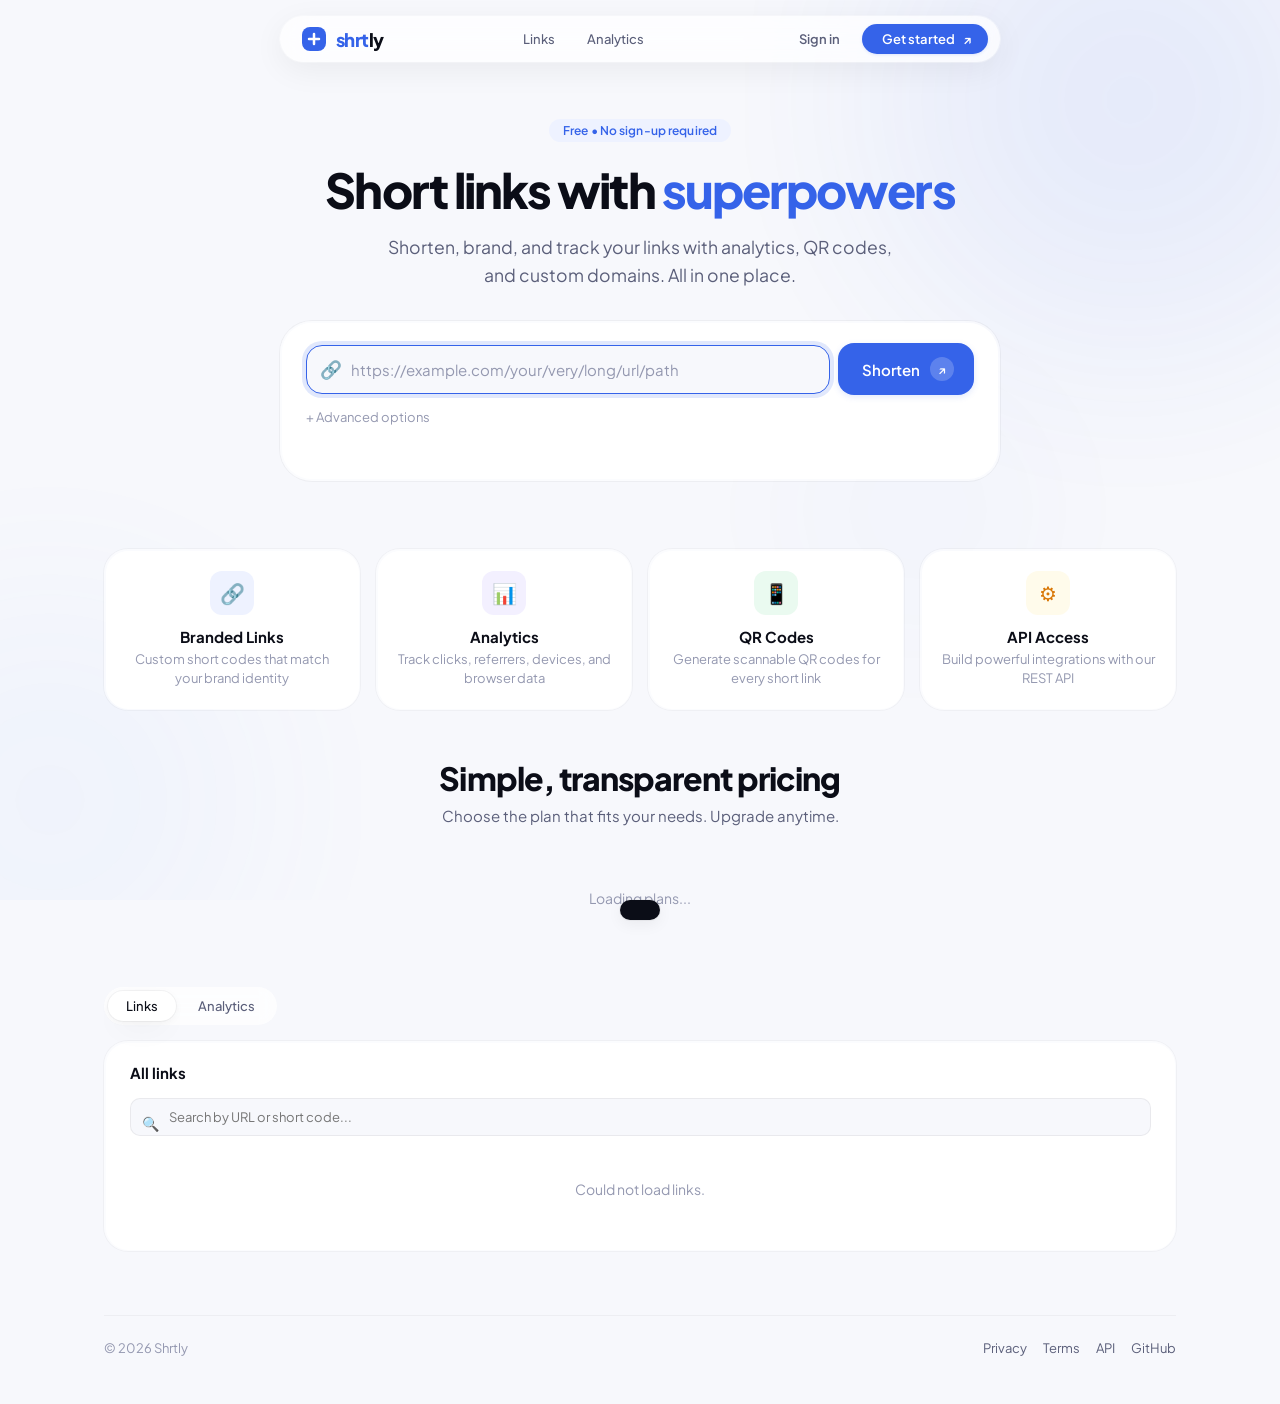
==== commit c499a920: "Add pricing plans backend + seeder with test accounts, homepage pricing section - Plan entity with p" ====
--- a/src/main/resources/static/index.html
+++ b/src/main/resources/static/index.html
@@ -271,6 +271,37 @@
   .feature-inner h3 { font-size: 0.9375rem; font-weight: 700; margin-bottom: 4px; }
   .feature-inner p { font-size: 0.8125rem; color: var(--text-tertiary); line-height: 1.5; }
 
+  /* --- Pricing Section --- */
+  .pricing { margin-bottom: 48px; }
+  .pricing-header { text-align: center; margin-bottom: 32px; }
+  .pricing-header h2 { font-size: 2rem; font-weight: 800; letter-spacing: -0.03em; margin-bottom: 8px; }
+  .pricing-header p { font-size: 0.9375rem; color: var(--text-secondary); }
+  .pricing-grid { display: grid; grid-template-columns: repeat(3, 1fr); gap: 16px; }
+  .pricing-outer { background: rgba(255,255,255,0.5); padding: 1.5px; border-radius: var(--radius-lg); box-shadow: 0 0 0 1px rgba(0,0,0,0.03); transition: all 0.4s var(--ease-smooth); position: relative; }
+  .pricing-outer:hover { box-shadow: var(--shadow-card); transform: translateY(-3px); }
+  .pricing-outer.featured { background: linear-gradient(135deg, var(--accent), #7c3aed); padding: 2px; }
+  .pricing-outer.featured .pricing-inner { background: var(--surface); border-radius: calc(var(--radius-lg) - 2px); }
+  .pricing-outer.featured .pricing-badge { position: absolute; top: -10px; left: 50%; transform: translateX(-50%); background: var(--accent); color: #fff; font-size: 0.6875rem; font-weight: 700; padding: 3px 14px; border-radius: 100px; letter-spacing: 0.02em; z-index: 2; }
+  .pricing-inner { background: var(--surface); border-radius: calc(var(--radius-lg) - 1.5px); padding: 28px; box-shadow: inset 0 1px 1px rgba(255,255,255,0.6); }
+  .pricing-inner h3 { font-size: 1.15rem; font-weight: 700; margin-bottom: 4px; }
+  .pricing-inner .pricing-sub { font-size: 0.8125rem; color: var(--text-tertiary); margin-bottom: 16px; }
+  .pricing-inner .pricing-amount { font-size: 2.5rem; font-weight: 800; letter-spacing: -0.03em; }
+  .pricing-inner .pricing-amount .currency { font-size: 1.25rem; font-weight: 600; color: var(--text-secondary); vertical-align: super; }
+  .pricing-inner .pricing-amount .period { font-size: 0.875rem; font-weight: 500; color: var(--text-tertiary); }
+  .pricing-inner .pricing-desc { font-size: 0.8125rem; color: var(--text-secondary); margin: 12px 0 16px; line-height: 1.5; }
+  .pricing-features { list-style: none; margin-bottom: 20px; }
+  .pricing-features li { font-size: 0.8125rem; color: var(--text-secondary); padding: 6px 0; display: flex; align-items: center; gap: 8px; border-top: 1px solid rgba(0,0,0,0.04); }
+  .pricing-features li:first-child { border-top: none; }
+  .pricing-features li .check { color: var(--green); font-weight: 700; }
+  .pricing-features li .cross { color: var(--text-tertiary); }
+  .pricing-cta { width: 100%; justify-content: center; font-size: 0.875rem; padding: 10px; }
+  .pricing-free-text { text-align: center; font-size: 0.8125rem; color: var(--text-tertiary); margin-top: 8px; }
+
+  @media (max-width: 768px) {
+    .pricing-grid { grid-template-columns: 1fr; }
+    .pricing-header h2 { font-size: 1.5rem; }
+  }
+
   /* --- View Selector --- */
   .view-selector { display: flex; gap: 4px; margin-bottom: 16px; background: var(--surface-glass); padding: 4px; border-radius: 100px; width: fit-content; backdrop-filter: blur(8px); }
   .view-selector .tab {
@@ -675,6 +706,17 @@
       </div>
     </section>
 
+    <!-- Pricing Section -->
+    <section class="pricing fade-up" id="pricingSection">
+      <div class="pricing-header">
+        <h2>Simple, transparent pricing</h2>
+        <p>Choose the plan that fits your needs. Upgrade anytime.</p>
+      </div>
+      <div class="pricing-grid" id="pricingGrid">
+        <div class="empty-state" style="grid-column:1/-1;padding:32px">Loading plans...</div>
+      </div>
+    </section>
+
     <!-- View Selector -->
     <div class="view-selector fade-up">
       <button class="tab active" onclick="switchView('links')">Links</button>
@@ -744,6 +786,70 @@
       <div class="list-inner">
         <div class="list-header"><span class="list-title">Users</span></div>
         <ul class="url-list" id="adminUserList"><li class="empty-state">Loading...</li></ul>
+      </div>
+    </div>
+
+    <div class="list-outer" style="margin-top:16px">
+      <div class="list-inner">
+        <div class="list-header">
+          <span class="list-title">Pricing Plans</span>
+          <button class="btn-primary" style="font-size:0.75rem;padding:5px 12px" onclick="openAddPlanModal()">+ Add plan</button>
+        </div>
+        <ul class="url-list" id="adminPlanList"><li class="empty-state">Loading...</li></ul>
+      </div>
+    </div>
+  </div>
+
+  <!-- Add/Edit Plan Modal -->
+  <div class="modal-overlay" id="planModal">
+    <div class="modal-outer" style="max-width:520px">
+      <div class="modal-inner">
+        <h2 id="planModalTitle">Add plan</h2>
+        <div class="sub" id="planModalSub">Create a new pricing plan.</div>
+        <div style="display:grid;grid-template-columns:1fr 1fr;gap:10px">
+          <div class="form-group" style="margin-bottom:0"><label>Name</label><input type="text" id="planName"></div>
+          <div class="form-group" style="margin-bottom:0"><label>Slug</label><input type="text" id="planSlug" placeholder="e.g. pro"></div>
+        </div>
+        <div class="form-group"><label>Description</label><input type="text" id="planDesc" placeholder="For professionals and small teams"></div>
+        <div style="display:grid;grid-template-columns:1fr 1fr 1fr;gap:10px">
+          <div class="form-group" style="margin-bottom:0"><label>Price</label><input type="number" id="planPrice" step="0.01" min="0"></div>
+          <div class="form-group" style="margin-bottom:0"><label>Currency</label>
+            <select id="planCurrency" style="width:100%;padding:10px 14px;border:1.5px solid rgba(0,0,0,0.06);border-radius:var(--radius-sm);font:inherit;font-size:0.875rem;background:var(--bg);outline:none">
+              <option value="USD">USD</option>
+              <option value="NGN">NGN</option>
+              <option value="EUR">EUR</option>
+              <option value="GBP">GBP</option>
+            </select>
+          </div>
+          <div class="form-group" style="margin-bottom:0"><label>Period</label>
+            <select id="planPeriod" style="width:100%;padding:10px 14px;border:1.5px solid rgba(0,0,0,0.06);border-radius:var(--radius-sm);font:inherit;font-size:0.875rem;background:var(--bg);outline:none">
+              <option value="monthly">Monthly</option>
+              <option value="yearly">Yearly</option>
+            </select>
+          </div>
+        </div>
+        <div style="display:grid;grid-template-columns:1fr 1fr 1fr 1fr;gap:10px;margin-top:10px">
+          <div class="form-group" style="margin-bottom:0"><label>Max URLs</label><input type="number" id="planMaxUrls" min="0" placeholder="e.g. 500"></div>
+          <div class="form-group" style="margin-bottom:0"><label>Max clicks/URL</label><input type="number" id="planMaxClicks" min="0" placeholder="0=unlimited"></div>
+          <div class="form-group" style="margin-bottom:0"><label>Sort order</label><input type="number" id="planSortOrder" min="0" placeholder="1"></div>
+          <div class="form-group" style="margin-bottom:0"><label>Features (JSON)</label><input type="text" id="planFeatures" placeholder='["feature 1","feature 2"]'></div>
+        </div>
+        <div style="display:flex;gap:16px;margin-top:12px;align-items:center">
+          <label style="display:flex;align-items:center;gap:6px;font-size:0.8125rem;cursor:pointer">
+            <input type="checkbox" id="planCustomDomains" checked> Custom domains
+          </label>
+          <label style="display:flex;align-items:center;gap:6px;font-size:0.8125rem;cursor:pointer">
+            <input type="checkbox" id="planApiAccess" checked> API access
+          </label>
+          <label style="display:flex;align-items:center;gap:6px;font-size:0.8125rem;cursor:pointer">
+            <input type="checkbox" id="planActive" checked> Active
+          </label>
+        </div>
+        <div class="modal-actions">
+          <button style="flex:1;padding:10px;border:1.5px solid rgba(0,0,0,0.06);border-radius:var(--radius-sm);background:var(--surface);color:var(--text-secondary);font:inherit;font-size:0.875rem;font-weight:600;cursor:pointer" onclick="closePlanModal()">Cancel</button>
+          <button class="btn-primary" id="planSubmitBtn" onclick="submitPlan()" style="flex:1;justify-content:center;font-size:0.875rem;padding:10px">Save plan</button>
+        </div>
+        <div class="modal-error" id="planError"></div>
       </div>
     </div>
   </div>
@@ -1219,6 +1325,174 @@
     }
   }
 
+  // --- Pricing Plans ---
+  async function loadPlans() {
+    try {
+      const res = await fetch('/api/plans');
+      if (!res.ok) return;
+      const plans = await res.json();
+      if (!plans.length) { $('pricingGrid').innerHTML = '<div class="empty-state" style="grid-column:1/-1">No plans available.</div>'; return; }
+      const maxPrice = Math.max(...plans.map(p => parseFloat(p.price)));
+      const featured = plans.find(p => p.slug === 'pro') || plans[Math.floor(plans.length / 2)];
+      $('pricingGrid').innerHTML = plans.map(p => {
+        const isFeatured = p.slug === featured.slug;
+        const features = safeParseJSON(p.features, []);
+        const price = parseFloat(p.price);
+        const isFree = price === 0;
+        return '<div class="pricing-outer' + (isFeatured ? ' featured' : '') + '">' +
+          (isFeatured ? '<div class="pricing-badge">Most popular</div>' : '') +
+          '<div class="pricing-inner">' +
+          '<h3>' + p.name + '</h3>' +
+          '<div class="pricing-sub">' + (p.description || '') + '</div>' +
+          '<div class="pricing-amount">' +
+          '<span class="currency">' + getCurrencySymbol(p.currency) + '</span>' +
+          (isFree ? '0' : price.toFixed(2)) +
+          '<span class="period">/' + p.billingPeriod + '</span>' +
+          '</div>' +
+          '<div class="pricing-desc">' + (isFree ? 'Get started for free' : (p.maxUrls >= 10000 ? 'For large teams' : 'Everything you need')) + '</div>' +
+          '<ul class="pricing-features">' +
+          features.map(f => '<li><span class="check">&#10003;</span> ' + f + '</li>').join('') +
+          '</ul>' +
+          '<button class="btn-primary pricing-cta" onclick="pricingCTA(\'' + p.slug + '\')">' +
+          (isFree ? 'Get started' : 'Subscribe') +
+          ' <span class="btn-icon" style="width:20px;height:20px;font-size:0.625rem">&#8599;</span></button>' +
+          (isFree ? '<div class="pricing-free-text">No credit card required</div>' : '') +
+          '</div></div>';
+      }).join('');
+    } catch { $('pricingGrid').innerHTML = '<div class="empty-state" style="grid-column:1/-1">Could not load plans.</div>'; }
+  }
+
+  function getCurrencySymbol(code) {
+    const symbols = { USD: '$', NGN: '\u20A6', EUR: '\u20AC', GBP: '\u00A3' };
+    return symbols[code] || code + ' ';
+  }
+
+  function safeParseJSON(str, fallback) {
+    if (!str) return fallback;
+    try { return JSON.parse(str); } catch { return fallback; }
+  }
+
+  function pricingCTA(slug) {
+    if (currentUser) { notify('Upgrade to ' + slug + ' coming soon!'); return; }
+    openAuthModal('register');
+  }
+
+  // --- Admin Plans ---
+  let editPlanId = null;
+
+  async function loadAdminPlans() {
+    try {
+      const res = await fetch('/api/admin/plans');
+      if (!res.ok) return;
+      const plans = await res.json();
+      $('adminPlanList').innerHTML = plans.length
+        ? plans.map(p => {
+            const features = safeParseJSON(p.features, []);
+            return '<li class="url-item">' +
+              '<div class="info"><strong>' + p.name + '</strong><span class="original">' + p.slug + ' &middot; ' + getCurrencySymbol(p.currency) + parseFloat(p.price).toFixed(2) + '/' + p.billingPeriod + (p.active ? '' : ' &middot; <span style="color:var(--red)">inactive</span>') + '</span></div>' +
+              '<div class="meta">' +
+              '<span class="clicks" style="background:' + (p.active ? 'var(--green-soft)' : 'var(--bg)') + ';color:' + (p.active ? 'var(--green)' : 'var(--text-tertiary)') + '">' + (p.active ? 'Active' : 'Inactive') + '</span>' +
+              '<button class="action-btn" onclick="editPlan(' + p.id + ')" title="Edit">&#x270e;</button>' +
+              '<button class="action-btn danger" onclick="deletePlan(' + p.id + ')" title="Delete">&#x2716;</button>' +
+              '</div></li>';
+          }).join('')
+        : '<li class="empty-state">No plans yet. Create one above.</li>';
+    } catch { $('adminPlanList').innerHTML = '<li class="empty-state">Failed to load plans.</li>'; }
+  }
+
+  function openAddPlanModal() {
+    editPlanId = null;
+    $('planModalTitle').textContent = 'Add plan';
+    $('planModalSub').textContent = 'Create a new pricing plan.';
+    $('planSubmitBtn').textContent = 'Save plan';
+    $('planName').value = ''; $('planSlug').value = ''; $('planDesc').value = ''; $('planPrice').value = '';
+    $('planMaxUrls').value = ''; $('planMaxClicks').value = ''; $('planSortOrder').value = ''; $('planFeatures').value = '';
+    $('planCurrency').value = 'USD';
+    $('planPeriod').value = 'monthly';
+    $('planCustomDomains').checked = true;
+    $('planApiAccess').checked = true;
+    $('planActive').checked = true;
+    $('planError').textContent = '';
+    $('planModal').classList.add('open');
+  }
+
+  function closePlanModal() { $('planModal').classList.remove('open'); editPlanId = null; }
+
+  async function editPlan(id) {
+    try {
+      const res = await fetch('/api/admin/plans');
+      if (!res.ok) return;
+      const plans = await res.json();
+      const plan = plans.find(p => p.id === id);
+      if (!plan) return;
+      editPlanId = id;
+      $('planModalTitle').textContent = 'Edit plan';
+      $('planModalSub').textContent = 'Update pricing plan details.';
+      $('planSubmitBtn').textContent = 'Update plan';
+      $('planName').value = plan.name;
+      $('planSlug').value = plan.slug;
+      $('planDesc').value = plan.description || '';
+      $('planPrice').value = plan.price;
+      $('planCurrency').value = plan.currency;
+      $('planPeriod').value = plan.billingPeriod;
+      $('planMaxUrls').value = plan.maxUrls;
+      $('planMaxClicks').value = plan.maxClicksPerUrl;
+      $('planSortOrder').value = plan.sortOrder;
+      $('planFeatures').value = plan.features || '[]';
+      $('planCustomDomains').checked = plan.customDomains;
+      $('planApiAccess').checked = plan.apiAccess;
+      $('planActive').checked = plan.active;
+      $('planError').textContent = '';
+      $('planModal').classList.add('open');
+    } catch { notify('Failed to load plan details'); }
+  }
+
+  async function submitPlan() {
+    const name = $('planName').value.trim();
+    const slug = $('planSlug').value.trim();
+    const price = parseFloat($('planPrice').value) || 0;
+    if (!name || !slug) { $('planError').textContent = 'Name and slug are required'; return; }
+    $('planError').textContent = '';
+    $('planSubmitBtn').disabled = true;
+    const body = {
+      name, slug,
+      description: $('planDesc').value.trim(),
+      price,
+      currency: $('planCurrency').value,
+      billingPeriod: $('planPeriod').value,
+      maxUrls: parseInt($('planMaxUrls').value) || 0,
+      maxClicksPerUrl: parseInt($('planMaxClicks').value) || 0,
+      sortOrder: parseInt($('planSortOrder').value) || 0,
+      features: $('planFeatures').value.trim() || '[]',
+      customDomains: $('planCustomDomains').checked,
+      apiAccess: $('planApiAccess').checked,
+      active: $('planActive').checked
+    };
+    try {
+      const url = editPlanId ? '/api/admin/plans/' + editPlanId : '/api/admin/plans';
+      const method = editPlanId ? 'PUT' : 'POST';
+      const res = await fetch(url, { method, headers: { 'Content-Type': 'application/json' }, body: JSON.stringify(body) });
+      const data = await res.json();
+      if (!res.ok) throw new Error(data.error || 'Failed to save plan');
+      closePlanModal();
+      notify(editPlanId ? 'Plan updated' : 'Plan created');
+      loadAdminPlans();
+      loadPlans();
+    } catch (err) { $('planError').textContent = err.message; }
+    finally { $('planSubmitBtn').disabled = false; }
+  }
+
+  async function deletePlan(id) {
+    if (!confirm('Delete this plan? This cannot be undone.')) return;
+    try {
+      const res = await fetch('/api/admin/plans/' + id, { method: 'DELETE' });
+      if (!res.ok) throw new Error('Delete failed');
+      notify('Plan deleted');
+      loadAdminPlans();
+      loadPlans();
+    } catch { notify('Failed to delete plan'); }
+  }
+
   // --- Auth ---
   async function checkAuth() {
     try {
@@ -1321,8 +1595,9 @@
 
       const users = await usersRes.json();
       $('adminUserList').innerHTML = users.length
-        ? users.map(u => '<li class="url-item"><div class="info"><strong>' + u.name + '</strong><span class="original">' + u.email + '</span></div><div class="meta"><span class="clicks">' + u.role + '</span></div></li>').join('')
+        ? users.map(u => '<li class="url-item"><div class="info"><strong>' + u.name + '</strong><span class="original">' + u.email + ' &middot; ' + (u.tier || 'free') + '</span></div><div class="meta"><span class="clicks">' + u.role + '</span></div></li>').join('')
         : '<li class="empty-state">No users yet.</li>';
+      loadAdminPlans();
     } catch { notify('Failed to load admin data'); }
   }
 
@@ -1333,7 +1608,9 @@
 
   // --- Init ---
   loadLinks();
+  loadPlans();
   setInterval(() => { if (!$('searchInput').value) loadLinks(); }, 15000);
+  setInterval(loadPlans, 60000);
   checkAuth();
 
   // Password link interceptor
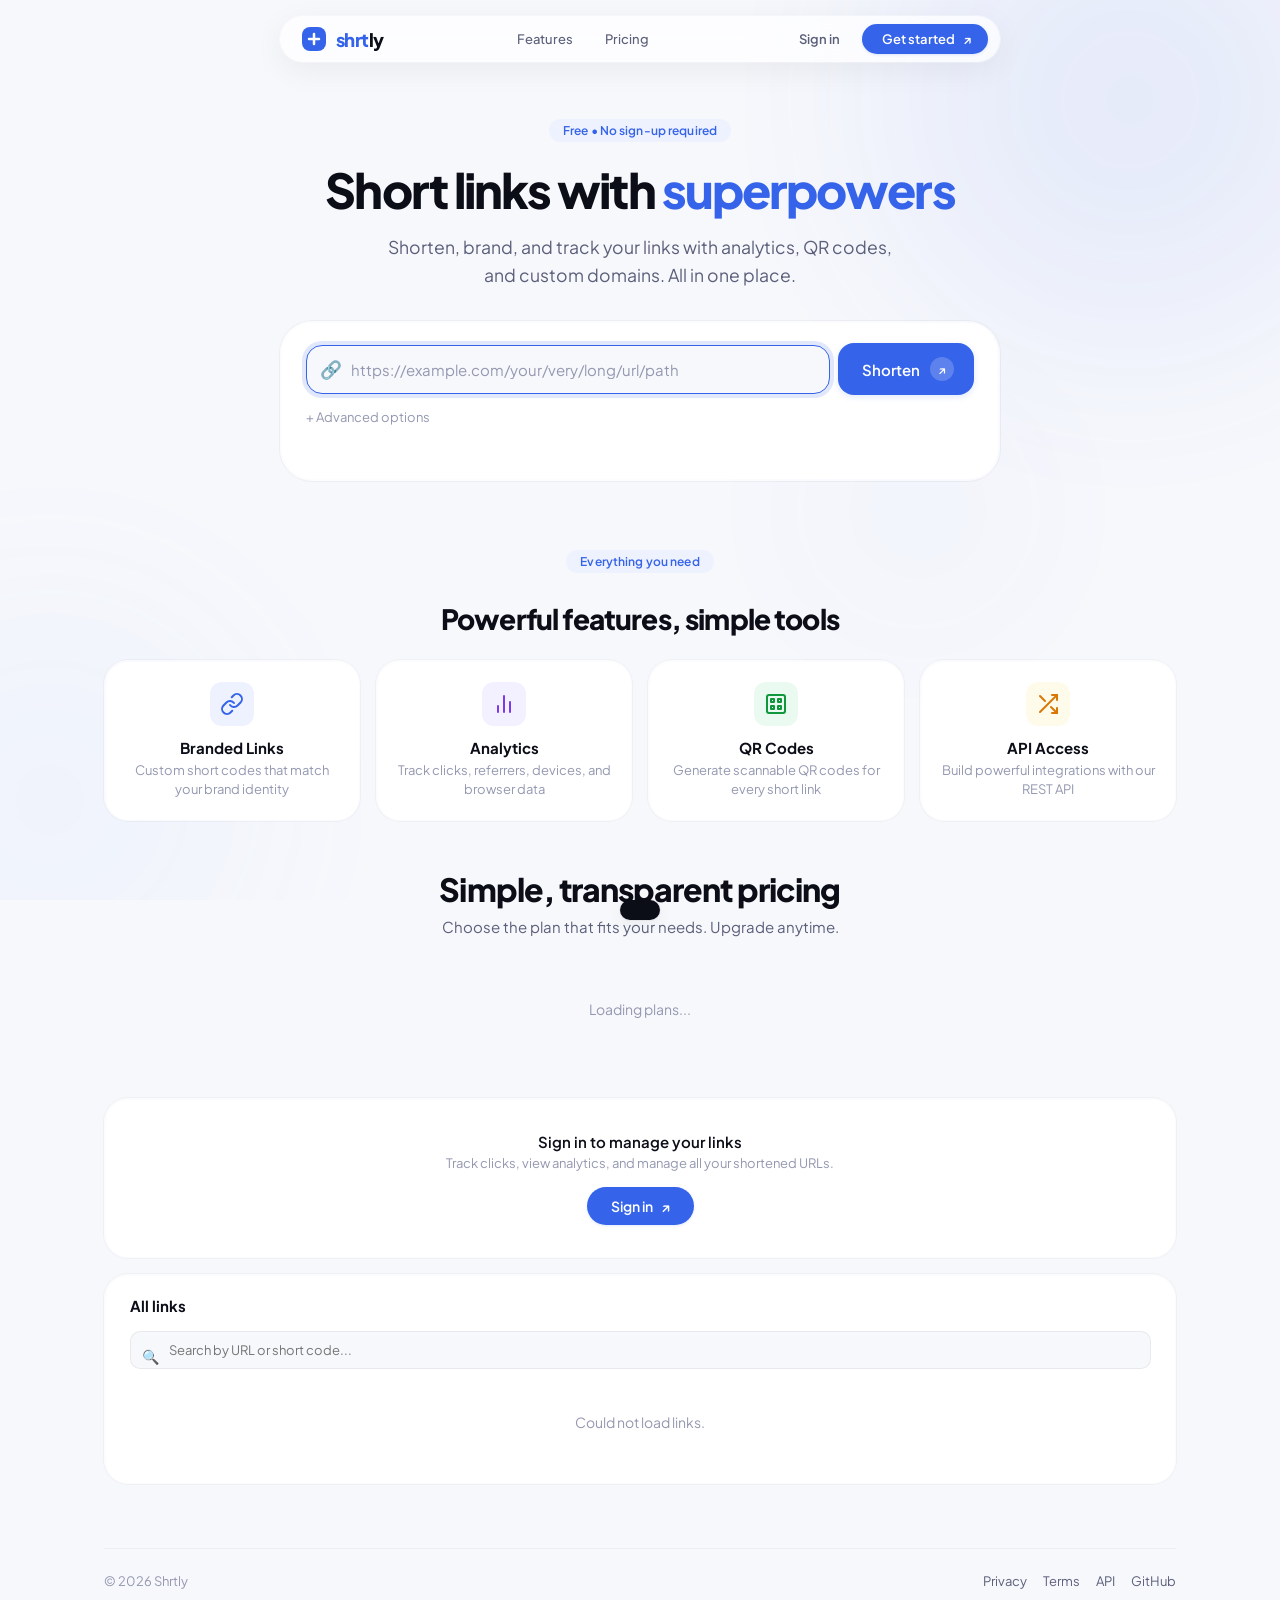
==== commit 8b031ad5: "Add promo banner & coupon system with admin CRUD, public display, and coupon checkout UI - PromoBann" ====
--- a/src/main/resources/static/index.html
+++ b/src/main/resources/static/index.html
@@ -88,12 +88,13 @@
   .nav-brand span { font-size: 1.15rem; font-weight: 800; letter-spacing: -0.03em; }
   .nav-brand span em { font-style: normal; color: var(--accent); }
   .nav-links { display: flex; align-items: center; gap: 4px; }
-  .nav-links a {
-    text-decoration: none; font-size: 0.8125rem; font-weight: 500;
-    color: var(--text-secondary); padding: 6px 14px; border-radius: 100px;
-    transition: all 0.25s var(--ease-smooth);
-  }
-  .nav-links a:hover { color: var(--text-primary); background: rgba(0,0,0,0.04); }
+    .nav-links a {
+      text-decoration: none; font-size: 0.8125rem; font-weight: 500;
+      color: var(--text-secondary); padding: 6px 14px; border-radius: 100px;
+      transition: all 0.25s var(--ease-smooth); cursor: pointer;
+    }
+    .nav-links a:hover { color: var(--text-primary); background: rgba(0,0,0,0.04); }
+    .nav-links a.dash-link { display: none; }
   .nav-auth { display: flex; align-items: center; gap: 6px; }
   .nav-auth .btn-ghost {
     background: none; border: none; font: inherit; font-size: 0.8125rem; font-weight: 600;
@@ -440,6 +441,12 @@
   .admin-stat-inner .stat-value { font-size: 2rem; font-weight: 800; color: var(--accent); }
   .admin-stat-inner .stat-label { font-size: 0.75rem; color: var(--text-tertiary); margin-top: 2px; }
 
+  .settings-group { border: 1px solid var(--border-subtle); border-radius: var(--radius-sm); margin-bottom: 8px; overflow: hidden; }
+  .settings-summary { padding: 10px 14px; font-size: 0.8125rem; font-weight: 600; cursor: pointer; user-select: none; background: var(--bg); }
+  .settings-summary:hover { background: rgba(0,0,0,0.02); }
+  .settings-body { padding: 10px 14px 14px; }
+  .settings-row { display: grid; grid-template-columns: 1fr 1fr; gap: 10px; }
+
   /* --- Modals --- */
   .modal-overlay {
     display: none; position: fixed; inset: 0; background: rgba(11,13,23,0.5);
@@ -592,6 +599,9 @@
 
 <div class="app" id="app">
 
+  <!-- Public Promo Banners -->
+  <div id="publicBanners"></div>
+
   <!-- Fluid Island Nav -->
   <nav class="nav-island" id="navIsland">
     <a class="nav-brand" href="/">
@@ -602,8 +612,10 @@
       <span><em>shrt</em>ly</span>
     </a>
     <div class="nav-links">
-      <a href="#" onclick="switchView('links');return false">Links</a>
-      <a href="#" onclick="switchView('analytics');return false">Analytics</a>
+      <a href="#" onclick="document.getElementById('featuresSection').scrollIntoView({behavior:'smooth'});return false">Features</a>
+      <a href="#" onclick="document.getElementById('pricingSection').scrollIntoView({behavior:'smooth'});return false">Pricing</a>
+      <a class="dash-link" href="#" onclick="switchView('links');return false">My Links</a>
+      <a class="dash-link" href="#" onclick="switchView('analytics');return false">Analytics</a>
     </div>
     <div class="nav-auth" id="authActions">
       <div class="user-badge" id="userBadge" style="display:none">
@@ -660,11 +672,26 @@
           <div class="advanced-row">
             <span class="advanced-toggle" id="advancedToggle" onclick="toggleAdvanced()">+ Advanced options</span>
           </div>
-          <div class="advanced-options" id="advancedOptions">
-            <input type="text" id="customCodeInput" placeholder="Custom code (e.g. mylink)" maxlength="20">
-            <input type="datetime-local" id="expiryInput">
-            <input type="password" id="passwordInput" placeholder="Password protect">
-          </div>
+        <div class="advanced-options" id="advancedOptions">
+          <div class="advanced-grid">
+            <div class="advanced-field"><label>Custom code</label><input type="text" id="customCodeInput" maxlength="20" placeholder="e.g. my-link"></div>
+            <div class="advanced-field"><label>Expires at</label><input type="datetime-local" id="expiryInput"></div>
+            <div class="advanced-field"><label>Password protect</label><input type="password" id="passwordInput" placeholder="Leave blank for public"></div>
+          </div>
+          <div class="advanced-grid" style="margin-top:8px">
+            <div class="advanced-field"><label>Tags</label><input type="text" id="tagsInput" placeholder="news, marketing, product"></div>
+          </div>
+          <details style="margin-top:8px;border:1px solid rgba(0,0,0,0.04);border-radius:var(--radius-sm);padding:8px 10px;cursor:pointer">
+            <summary style="font-size:0.75rem;font-weight:600;color:var(--text-tertiary)">UTM Parameters</summary>
+            <div class="advanced-grid" style="margin-top:8px">
+              <div class="advanced-field"><label>Source</label><input type="text" id="utmSource" placeholder="e.g. twitter"></div>
+              <div class="advanced-field"><label>Medium</label><input type="text" id="utmMedium" placeholder="e.g. social"></div>
+              <div class="advanced-field"><label>Campaign</label><input type="text" id="utmCampaign" placeholder="e.g. spring_sale"></div>
+              <div class="advanced-field"><label>Term</label><input type="text" id="utmTerm" placeholder="e.g. running+shoes"></div>
+              <div class="advanced-field"><label>Content</label><input type="text" id="utmContent" placeholder="e.g. hero_banner"></div>
+            </div>
+          </details>
+        </div>
           <div class="shorten-status" id="shortenStatus"></div>
           <div class="result-pane" id="resultPane">
             <a class="short-url" id="shortUrlDisplay" target="_blank" rel="noopener"></a>
@@ -675,31 +702,43 @@
     </section>
 
     <!-- Feature Grid -->
-    <section class="features">
+    <section class="features" id="featuresSection">
+      <div style="grid-column:1/-1;text-align:center;margin-bottom:8px">
+        <span class="hero-badge" style="display:inline-flex">Everything you need</span>
+        <h2 style="font-size:1.75rem;font-weight:800;letter-spacing:-0.03em;margin-top:8px">Powerful features, simple tools</h2>
+      </div>
       <div class="feature-outer fade-up">
         <div class="feature-inner">
-          <div class="feature-icon blue">&#x1f517;</div>
+          <div class="feature-icon blue" style="font-size:1.5rem">
+            <svg width="24" height="24" viewBox="0 0 24 24" fill="none" stroke="currentColor" stroke-width="2" stroke-linecap="round" stroke-linejoin="round"><path d="M10 13a5 5 0 0 0 7.54.54l3-3a5 5 0 0 0-7.07-7.07l-1.72 1.71"/><path d="M14 11a5 5 0 0 0-7.54-.54l-3 3a5 5 0 0 0 7.07 7.07l1.71-1.71"/></svg>
+          </div>
           <h3>Branded Links</h3>
           <p>Custom short codes that match your brand identity</p>
         </div>
       </div>
       <div class="feature-outer fade-up">
         <div class="feature-inner">
-          <div class="feature-icon purple">&#x1f4ca;</div>
+          <div class="feature-icon purple" style="font-size:1.5rem">
+            <svg width="24" height="24" viewBox="0 0 24 24" fill="none" stroke="currentColor" stroke-width="2" stroke-linecap="round" stroke-linejoin="round"><line x1="18" y1="20" x2="18" y2="10"/><line x1="12" y1="20" x2="12" y2="4"/><line x1="6" y1="20" x2="6" y2="14"/></svg>
+          </div>
           <h3>Analytics</h3>
           <p>Track clicks, referrers, devices, and browser data</p>
         </div>
       </div>
       <div class="feature-outer fade-up">
         <div class="feature-inner">
-          <div class="feature-icon green">&#x1f4f1;</div>
+          <div class="feature-icon green" style="font-size:1.5rem">
+            <svg width="24" height="24" viewBox="0 0 24 24" fill="none" stroke="currentColor" stroke-width="2" stroke-linecap="round" stroke-linejoin="round"><rect x="3" y="3" width="18" height="18" rx="2" ry="2"/><rect x="7" y="7" width="3" height="3"/><rect x="14" y="7" width="3" height="3"/><rect x="7" y="14" width="3" height="3"/><rect x="14" y="14" width="3" height="3"/></svg>
+          </div>
           <h3>QR Codes</h3>
           <p>Generate scannable QR codes for every short link</p>
         </div>
       </div>
       <div class="feature-outer fade-up">
         <div class="feature-inner">
-          <div class="feature-icon amber">&#x2699;</div>
+          <div class="feature-icon amber" style="font-size:1.5rem">
+            <svg width="24" height="24" viewBox="0 0 24 24" fill="none" stroke="currentColor" stroke-width="2" stroke-linecap="round" stroke-linejoin="round"><polyline points="16 3 21 3 21 8"/><line x1="4" y1="20" x2="21" y2="3"/><polyline points="21 16 21 21 16 21"/><line x1="15" y1="15" x2="21" y2="21"/><line x1="4" y1="4" x2="9" y2="9"/></svg>
+          </div>
           <h3>API Access</h3>
           <p>Build powerful integrations with our REST API</p>
         </div>
@@ -717,11 +756,27 @@
       </div>
     </section>
 
-    <!-- View Selector -->
-    <div class="view-selector fade-up">
+    <!-- Dashboard header (shown when logged in) -->
+    <div class="dash-header fade-up" id="dashHeader" style="display:none">
+      <h2 style="font-size:1.35rem;font-weight:700;letter-spacing:-0.02em">Your dashboard</h2>
+      <p style="font-size:0.875rem;color:var(--text-tertiary);margin-top:2px">Manage your links and track performance.</p>
+    </div>
+
+    <!-- View Selector (shown when logged in) -->
+    <div class="view-selector fade-up" id="viewSelector" style="display:none">
       <button class="tab active" onclick="switchView('links')">Links</button>
       <button class="tab" onclick="switchView('analytics')">Analytics</button>
+      <button class="tab" onclick="switchView('settings')">Settings</button>
       <button class="tab admin-tab" id="adminTabLink" onclick="showAdmin()">Admin</button>
+    </div>
+
+    <!-- Login prompt for guests -->
+    <div class="list-outer fade-up" id="loginPrompt" style="margin-bottom:16px">
+      <div class="list-inner" style="text-align:center;padding:32px">
+        <div style="font-size:0.9375rem;font-weight:600;margin-bottom:4px">Sign in to manage your links</div>
+        <p style="font-size:0.8125rem;color:var(--text-tertiary);margin-bottom:16px">Track clicks, view analytics, and manage all your shortened URLs.</p>
+        <button class="btn-primary" onclick="openAuthModal('login')" style="font-size:0.875rem;padding:10px 24px">Sign in <span class="btn-icon">&#8599;</span></button>
+      </div>
     </div>
 
     <!-- Links View -->
@@ -764,7 +819,46 @@
           </div>
           <div id="analyticsContent">
             <p class="empty-state">Select a link to view analytics.</p>
-          </div>
+        </div>
+      </div>
+    </div>
+
+    <!-- Promo Banners -->
+    <div class="list-outer" style="margin-top:16px">
+      <div class="list-inner">
+        <div class="list-header">
+          <span class="list-title">Promo Banners</span>
+          <button class="btn-primary" style="font-size:0.75rem;padding:5px 12px" onclick="openBannerModal()">+ Add banner</button>
+        </div>
+        <ul class="url-list" id="adminBannerList"><li class="empty-state">Loading...</li></ul>
+      </div>
+    </div>
+
+    <!-- Coupons -->
+    <div class="list-outer" style="margin-top:16px">
+      <div class="list-inner">
+        <div class="list-header">
+          <span class="list-title">Coupons</span>
+          <button class="btn-primary" style="font-size:0.75rem;padding:5px 12px" onclick="openCouponModal()">+ Add coupon</button>
+        </div>
+        <ul class="url-list" id="adminCouponList"><li class="empty-state">Loading...</li></ul>
+      </div>
+    </div>
+  </div>
+
+    <!-- Settings View (API Keys) -->
+    <div class="content-section" id="settingsView">
+      <div class="list-outer">
+        <div class="list-inner">
+          <div class="list-header">
+            <span class="list-title">API Keys</span>
+            <button class="btn-primary" style="font-size:0.75rem;padding:5px 12px" onclick="createApiKey()">+ Create key</button>
+          </div>
+          <div style="padding:8px 0">
+            <input type="text" id="apiKeyName" placeholder="Key name (e.g. CI/CD)" style="width:100%;padding:10px 14px;border:1.5px solid rgba(0,0,0,0.06);border-radius:var(--radius-sm);font:inherit;font-size:0.875rem;background:var(--bg);outline:none">
+          </div>
+          <div id="apiKeyNewKey"></div>
+          <ul class="url-list" id="apiKeyList"><li class="empty-state">Loading...</li></ul>
         </div>
       </div>
     </div>
@@ -784,7 +878,10 @@
     </div>
     <div class="list-outer">
       <div class="list-inner">
-        <div class="list-header"><span class="list-title">Users</span></div>
+        <div class="list-header">
+          <span class="list-title">Users</span>
+          <button class="btn-primary" style="font-size:0.75rem;padding:5px 12px" onclick="openCreateUserModal()">+ Create user</button>
+        </div>
         <ul class="url-list" id="adminUserList"><li class="empty-state">Loading...</li></ul>
       </div>
     </div>
@@ -796,6 +893,89 @@
           <button class="btn-primary" style="font-size:0.75rem;padding:5px 12px" onclick="openAddPlanModal()">+ Add plan</button>
         </div>
         <ul class="url-list" id="adminPlanList"><li class="empty-state">Loading...</li></ul>
+      </div>
+    </div>
+
+    <div class="list-outer" style="margin-top:16px">
+      <div class="list-inner">
+        <div class="list-header">
+          <span class="list-title">Settings</span>
+          <button class="btn-primary" id="saveSettingsBtn" style="font-size:0.75rem;padding:5px 12px" onclick="saveSettings()">Save settings</button>
+        </div>
+
+        <div style="margin-top:8px" id="settingsSections">
+
+          <!-- Payment -->
+          <details class="settings-group" open>
+            <summary class="settings-summary">Payment</summary>
+            <div class="settings-body">
+              <div class="form-group"><label>Provider</label>
+                <select id="setPaymentProvider" style="width:100%;padding:10px 14px;border:1.5px solid rgba(0,0,0,0.06);border-radius:var(--radius-sm);font:inherit;font-size:0.875rem;background:var(--bg);outline:none">
+                  <option value="">None</option>
+                  <option value="paystack">Paystack</option>
+                  <option value="stripe">Stripe</option>
+                </select>
+              </div>
+              <div class="settings-row">
+                <div class="form-group"><label>Public key</label><input type="text" id="setPaymentPublicKey" placeholder="pk_..."></div>
+                <div class="form-group"><label>Secret key</label><input type="password" id="setPaymentSecretKey" placeholder="sk_..."></div>
+              </div>
+              <label style="display:flex;align-items:center;gap:6px;font-size:0.8125rem;cursor:pointer;margin-top:6px">
+                <input type="checkbox" id="setSandboxMode" checked> Sandbox / Test mode
+              </label>
+            </div>
+          </details>
+
+          <!-- SMTP -->
+          <details class="settings-group" open>
+            <summary class="settings-summary">SMTP</summary>
+            <div class="settings-body">
+              <div class="settings-row">
+                <div class="form-group"><label>Host</label><input type="text" id="setSmtpHost" placeholder="smtp.example.com"></div>
+                <div class="form-group"><label>Port</label><input type="number" id="setSmtpPort" placeholder="587"></div>
+              </div>
+              <div class="settings-row">
+                <div class="form-group"><label>Username</label><input type="text" id="setSmtpUsername" placeholder="user@example.com"></div>
+                <div class="form-group"><label>Password</label><input type="password" id="setSmtpPassword" placeholder="••••••••"></div>
+              </div>
+              <div class="settings-row">
+                <div class="form-group"><label>From email</label><input type="email" id="setSmtpFromEmail" placeholder="noreply@example.com"></div>
+                <div class="form-group"><label>From name</label><input type="text" id="setSmtpFromName" placeholder="Shrtly"></div>
+              </div>
+              <label style="display:flex;align-items:center;gap:6px;font-size:0.8125rem;cursor:pointer;margin-top:6px">
+                <input type="checkbox" id="setSmtpUseTls" checked> Use TLS
+              </label>
+            </div>
+          </details>
+
+          <!-- Branding -->
+          <details class="settings-group" open>
+            <summary class="settings-summary">Branding</summary>
+            <div class="settings-body">
+              <div class="settings-row">
+                <div class="form-group"><label>Site name</label><input type="text" id="setSiteName" placeholder="Shrtly"></div>
+                <div class="form-group"><label>Site description</label><input type="text" id="setSiteDescription" placeholder="URL Shortener"></div>
+              </div>
+              <div class="settings-row">
+                <div class="form-group" style="flex:1"><label>Logo</label>
+                  <div style="display:flex;gap:8px;align-items:center">
+                    <input type="file" id="setLogoFile" accept="image/png,image/jpeg,image/svg+xml" style="font-size:0.8125rem">
+                    <button class="btn-primary" style="font-size:0.75rem;padding:5px 12px;white-space:nowrap" onclick="uploadFile('logo')">Upload</button>
+                  </div>
+                  <div id="setLogoPreview" style="margin-top:4px;font-size:0.75rem;color:var(--text-tertiary)"></div>
+                </div>
+                <div class="form-group" style="flex:1"><label>Favicon</label>
+                  <div style="display:flex;gap:8px;align-items:center">
+                    <input type="file" id="setFaviconFile" accept="image/png,image/x-icon,image/svg+xml" style="font-size:0.8125rem">
+                    <button class="btn-primary" style="font-size:0.75rem;padding:5px 12px;white-space:nowrap" onclick="uploadFile('favicon')">Upload</button>
+                  </div>
+                  <div id="setFaviconPreview" style="margin-top:4px;font-size:0.75rem;color:var(--text-tertiary)"></div>
+                </div>
+              </div>
+            </div>
+          </details>
+
+        </div>
       </div>
     </div>
   </div>
@@ -854,6 +1034,100 @@
     </div>
   </div>
 
+  <!-- Banner Modal -->
+  <div class="modal-overlay" id="bannerModal">
+    <div class="modal-outer" style="max-width:520px">
+      <div class="modal-inner">
+        <h2 id="bannerModalTitle">Add banner</h2>
+        <div class="sub" id="bannerModalSub">Create a promotional banner.</div>
+        <div style="display:grid;grid-template-columns:1fr 1fr;gap:10px">
+          <div class="form-group" style="margin-bottom:0"><label>Title</label><input type="text" id="bannerTitle"></div>
+          <div class="form-group" style="margin-bottom:0"><label>Message</label><input type="text" id="bannerMessage"></div>
+        </div>
+        <div style="display:grid;grid-template-columns:1fr 1fr;gap:10px;margin-top:10px">
+          <div class="form-group" style="margin-bottom:0"><label>CTA text</label><input type="text" id="bannerCtaText" placeholder="Learn more"></div>
+          <div class="form-group" style="margin-bottom:0"><label>CTA URL</label><input type="text" id="bannerCtaUrl" placeholder="/pricing"></div>
+        </div>
+        <div style="display:grid;grid-template-columns:1fr 1fr;gap:10px;margin-top:10px">
+          <div class="form-group" style="margin-bottom:0"><label>BG color</label><input type="text" id="bannerBgColor" value="#3563e9"></div>
+          <div class="form-group" style="margin-bottom:0"><label>Text color</label><input type="text" id="bannerTextColor" value="#ffffff"></div>
+        </div>
+        <div style="display:grid;grid-template-columns:1fr 1fr 1fr;gap:10px;margin-top:10px">
+          <div class="form-group" style="margin-bottom:0"><label>Position</label>
+            <select id="bannerPosition" style="width:100%;padding:10px 14px;border:1.5px solid rgba(0,0,0,0.06);border-radius:var(--radius-sm);font:inherit;font-size:0.875rem;background:var(--bg);outline:none">
+              <option value="top">Top</option>
+              <option value="bottom">Bottom</option>
+            </select>
+          </div>
+          <div class="form-group" style="margin-bottom:0"><label>Show to</label>
+            <select id="bannerShowTo" style="width:100%;padding:10px 14px;border:1.5px solid rgba(0,0,0,0.06);border-radius:var(--radius-sm);font:inherit;font-size:0.875rem;background:var(--bg);outline:none">
+              <option value="all">All</option>
+              <option value="guests">Guests only</option>
+              <option value="logged_in">Logged in only</option>
+            </select>
+          </div>
+          <div style="display:flex;flex-direction:column;gap:6px;padding-top:20px">
+            <label style="display:flex;align-items:center;gap:6px;font-size:0.8125rem;cursor:pointer"><input type="checkbox" id="bannerDismissible" checked> Dismissible</label>
+            <label style="display:flex;align-items:center;gap:6px;font-size:0.8125rem;cursor:pointer"><input type="checkbox" id="bannerActive" checked> Active</label>
+          </div>
+        </div>
+        <div style="display:grid;grid-template-columns:1fr 1fr;gap:10px;margin-top:10px">
+          <div class="form-group" style="margin-bottom:0"><label>Start date</label><input type="datetime-local" id="bannerStartDate"></div>
+          <div class="form-group" style="margin-bottom:0"><label>End date</label><input type="datetime-local" id="bannerEndDate"></div>
+        </div>
+        <div class="modal-actions">
+          <button style="flex:1;padding:10px;border:1.5px solid rgba(0,0,0,0.06);border-radius:var(--radius-sm);background:var(--surface);color:var(--text-secondary);font:inherit;font-size:0.875rem;font-weight:600;cursor:pointer" onclick="closeBannerModal()">Cancel</button>
+          <button class="btn-primary" id="bannerSubmitBtn" onclick="submitBanner()" style="flex:1;justify-content:center;font-size:0.875rem;padding:10px">Save banner</button>
+        </div>
+        <div class="modal-error" id="bannerError"></div>
+      </div>
+    </div>
+  </div>
+
+  <!-- Coupon Modal -->
+  <div class="modal-overlay" id="couponModal">
+    <div class="modal-outer" style="max-width:520px">
+      <div class="modal-inner">
+        <h2 id="couponModalTitle">Add coupon</h2>
+        <div class="sub" id="couponModalSub">Create a discount coupon.</div>
+        <div style="display:grid;grid-template-columns:1fr 1fr;gap:10px">
+          <div class="form-group" style="margin-bottom:0"><label>Code</label><input type="text" id="couponCode" placeholder="SAVE20" style="text-transform:uppercase"></div>
+          <div class="form-group" style="margin-bottom:0"><label>Type</label>
+            <select id="couponDiscountType" style="width:100%;padding:10px 14px;border:1.5px solid rgba(0,0,0,0.06);border-radius:var(--radius-sm);font:inherit;font-size:0.875rem;background:var(--bg);outline:none">
+              <option value="percentage">Percentage</option>
+              <option value="fixed">Fixed amount</option>
+            </select>
+          </div>
+        </div>
+        <div style="display:grid;grid-template-columns:1fr 1fr;gap:10px;margin-top:10px">
+          <div class="form-group" style="margin-bottom:0"><label>Value</label><input type="number" id="couponDiscountValue" step="0.01" min="0" placeholder="20"></div>
+          <div class="form-group" style="margin-bottom:0"><label>Max uses</label><input type="number" id="couponMaxUses" min="0" placeholder="Leave empty = unlimited"></div>
+        </div>
+        <div style="display:grid;grid-template-columns:1fr 1fr;gap:10px;margin-top:10px">
+          <div class="form-group" style="margin-bottom:0"><label>Min amount</label><input type="number" id="couponMinAmount" step="0.01" min="0" placeholder="Leave empty = none"></div>
+          <div class="form-group" style="margin-bottom:0"><label>Plan (optional)</label>
+            <select id="couponPlanSlug" style="width:100%;padding:10px 14px;border:1.5px solid rgba(0,0,0,0.06);border-radius:var(--radius-sm);font:inherit;font-size:0.875rem;background:var(--bg);outline:none">
+              <option value="">Any plan</option>
+              <option value="pro">Pro</option>
+              <option value="enterprise">Enterprise</option>
+            </select>
+          </div>
+        </div>
+        <div style="display:grid;grid-template-columns:1fr 1fr;gap:10px;margin-top:10px">
+          <div class="form-group" style="margin-bottom:0"><label>Expires at</label><input type="datetime-local" id="couponExpiresAt"></div>
+          <div style="display:flex;align-items:flex-end;padding-bottom:8px">
+            <label style="display:flex;align-items:center;gap:6px;font-size:0.8125rem;cursor:pointer"><input type="checkbox" id="couponActive" checked> Active</label>
+          </div>
+        </div>
+        <div class="modal-actions">
+          <button style="flex:1;padding:10px;border:1.5px solid rgba(0,0,0,0.06);border-radius:var(--radius-sm);background:var(--surface);color:var(--text-secondary);font:inherit;font-size:0.875rem;font-weight:600;cursor:pointer" onclick="closeCouponModal()">Cancel</button>
+          <button class="btn-primary" id="couponSubmitBtn" onclick="submitCoupon()" style="flex:1;justify-content:center;font-size:0.875rem;padding:10px">Save coupon</button>
+        </div>
+        <div class="modal-error" id="couponError"></div>
+      </div>
+    </div>
+  </div>
+
   <!-- Footer -->
   <footer class="footer fade-up">
     <span>&copy; 2026 Shrtly</span>
@@ -883,7 +1157,7 @@
         <button class="btn-primary" id="authSubmitBtn" onclick="submitAuth()" style="flex:1;justify-content:center;font-size:0.875rem;padding:10px">Sign in</button>
       </div>
       <div class="modal-error" id="authError"></div>
-      <div class="modal-toggle"><span id="authToggle" onclick="toggleAuthMode()">Create an account</span></div>
+      <div class="modal-toggle"><span id="authToggle" onclick="toggleAuthMode()">Create an account</span> <span style="margin-left:12px;font-size:0.75rem;color:var(--accent);cursor:pointer" onclick="showForgotPassword()">Forgot password?</span></div>
     </div>
   </div>
 </div>
@@ -914,6 +1188,17 @@
       <div class="form-group"><label>Custom code</label><input type="text" id="editCustomCode" maxlength="20" placeholder="Leave blank for auto-generated"></div>
       <div class="form-group"><label>Expires at</label><input type="datetime-local" id="editExpiry"></div>
       <div class="form-group"><label>Password (leave blank to remove)</label><input type="password" id="editPassword" placeholder="New password"></div>
+      <div class="form-group"><label>Tags</label><input type="text" id="editTags" placeholder="news, marketing, product"></div>
+      <details style="margin-top:4px;border:1px solid rgba(0,0,0,0.04);border-radius:var(--radius-sm);padding:8px 10px;cursor:pointer">
+        <summary style="font-size:0.75rem;font-weight:600;color:var(--text-tertiary)">UTM Parameters</summary>
+        <div style="display:grid;grid-template-columns:1fr 1fr;gap:8px;margin-top:8px">
+          <div class="form-group" style="margin-bottom:0"><label>Source</label><input type="text" id="editUtmSource"></div>
+          <div class="form-group" style="margin-bottom:0"><label>Medium</label><input type="text" id="editUtmMedium"></div>
+          <div class="form-group" style="margin-bottom:0"><label>Campaign</label><input type="text" id="editUtmCampaign"></div>
+          <div class="form-group" style="margin-bottom:0"><label>Term</label><input type="text" id="editUtmTerm"></div>
+          <div class="form-group" style="margin-bottom:0;grid-column:1/-1"><label>Content</label><input type="text" id="editUtmContent"></div>
+        </div>
+      </details>
       <div class="modal-actions">
         <button style="flex:1;padding:10px;border:1.5px solid rgba(0,0,0,0.06);border-radius:var(--radius-sm);background:var(--surface);color:var(--text-secondary);font:inherit;font-size:0.875rem;font-weight:600;cursor:pointer" onclick="closeEditModal()">Cancel</button>
         <button class="btn-primary" id="editSubmitBtn" onclick="submitEdit()" style="flex:1;justify-content:center;font-size:0.875rem;padding:10px">Save</button>
@@ -938,7 +1223,81 @@
   </div>
 </div>
 
-<div class="toast" id="toast"></div>
+  <!-- Create User Modal -->
+  <div class="modal-overlay" id="createUserModal">
+    <div class="modal-outer" style="max-width:440px">
+      <div class="modal-inner">
+        <h2>Create user</h2>
+        <div class="sub">Create a new account manually.</div>
+        <div class="form-group"><label>Name</label><input type="text" id="cuName"></div>
+        <div class="form-group"><label>Email</label><input type="email" id="cuEmail"></div>
+        <div class="form-group"><label>Password</label><input type="password" id="cuPassword" placeholder="Min 6 characters"></div>
+        <div style="display:grid;grid-template-columns:1fr 1fr;gap:10px">
+          <div class="form-group" style="margin-bottom:0"><label>Role</label>
+            <select id="cuRole" style="width:100%;padding:10px 14px;border:1.5px solid rgba(0,0,0,0.06);border-radius:var(--radius-sm);font:inherit;font-size:0.875rem;background:var(--bg);outline:none">
+              <option value="USER">User</option>
+              <option value="ADMIN">Admin</option>
+            </select>
+          </div>
+          <div class="form-group" style="margin-bottom:0"><label>Tier</label>
+            <select id="cuTier" style="width:100%;padding:10px 14px;border:1.5px solid rgba(0,0,0,0.06);border-radius:var(--radius-sm);font:inherit;font-size:0.875rem;background:var(--bg);outline:none">
+              <option value="free">Free</option>
+              <option value="pro">Pro</option>
+              <option value="enterprise">Enterprise</option>
+            </select>
+          </div>
+        </div>
+        <div class="modal-actions">
+          <button style="flex:1;padding:10px;border:1.5px solid rgba(0,0,0,0.06);border-radius:var(--radius-sm);background:var(--surface);color:var(--text-secondary);font:inherit;font-size:0.875rem;font-weight:600;cursor:pointer" onclick="closeCreateUserModal()">Cancel</button>
+          <button class="btn-primary" id="cuSubmitBtn" onclick="submitCreateUser()" style="flex:1;justify-content:center;font-size:0.875rem;padding:10px">Create</button>
+        </div>
+        <div class="modal-error" id="cuError"></div>
+      </div>
+    </div>
+  </div>
+
+  <!-- Checkout Modal -->
+  <div class="modal-overlay" id="checkoutModal">
+    <div class="modal-outer" style="max-width:440px">
+      <div class="modal-inner">
+        <h2>Complete your subscription</h2>
+        <div class="sub" id="checkoutPlanInfo">Loading plan details...</div>
+        <div style="background:var(--bg);border-radius:var(--radius-sm);padding:14px;margin-bottom:14px">
+          <div style="display:flex;justify-content:space-between;align-items:center">
+            <span id="checkoutPlanName" style="font-weight:700;font-size:1rem"></span>
+            <span id="checkoutPlanPrice" style="font-weight:800;font-size:1.25rem;color:var(--accent)"></span>
+          </div>
+          <div id="checkoutDiscountRow" style="display:none;margin-top:8px;padding-top:8px;border-top:1px solid rgba(0,0,0,0.06)">
+            <div style="display:flex;justify-content:space-between;font-size:0.8125rem">
+              <span style="color:var(--green)">Discount</span>
+              <span id="checkoutDiscountAmount" style="color:var(--green);font-weight:600"></span>
+            </div>
+            <div style="display:flex;justify-content:space-between;font-size:0.8125rem;margin-top:4px">
+              <span style="color:var(--text-secondary)">Total</span>
+              <span id="checkoutTotalAmount" style="font-weight:700"></span>
+            </div>
+          </div>
+        </div>
+        <div class="form-group" style="margin-bottom:4px">
+          <label>Coupon code (optional)</label>
+          <div style="display:flex;gap:6px">
+            <input type="text" id="checkoutCouponInput" placeholder="SAVE20" style="text-transform:uppercase;flex:1" onkeydown="if(event.key==='Enter')validateCouponInput()">
+            <button class="btn-primary" id="checkoutValidateBtn" onclick="validateCouponInput()" style="font-size:0.75rem;padding:8px 14px;white-space:nowrap">Apply</button>
+          </div>
+          <div id="checkoutCouponFeedback" style="font-size:0.75rem;margin-top:4px;min-height:1rem"></div>
+        </div>
+        <div class="modal-actions" style="margin-top:16px">
+          <button style="flex:1;padding:10px;border:1.5px solid rgba(0,0,0,0.06);border-radius:var(--radius-sm);background:var(--surface);color:var(--text-secondary);font:inherit;font-size:0.875rem;font-weight:600;cursor:pointer" onclick="closeCheckoutModal()">Cancel</button>
+          <button class="btn-primary" id="checkoutSubmitBtn" onclick="proceedToPayment()" style="flex:1;justify-content:center;font-size:0.875rem;padding:10px">
+            Subscribe <span class="btn-icon" style="width:18px;height:18px;font-size:0.625rem">&#8599;</span>
+          </button>
+        </div>
+        <div class="modal-error" id="checkoutError"></div>
+      </div>
+    </div>
+  </div>
+
+  <div class="toast" id="toast"></div>
 
 <script>
   // --- State ---
@@ -994,6 +1353,12 @@
     const customCode = $('customCodeInput').value.trim() || null;
     const expiresAt = $('expiryInput').value ? new Date($('expiryInput').value).toISOString().replace('Z','') : null;
     const password = $('passwordInput').value || null;
+    const tags = $('tagsInput').value.trim() || null;
+    const utmSource = $('utmSource').value.trim() || null;
+    const utmMedium = $('utmMedium').value.trim() || null;
+    const utmCampaign = $('utmCampaign').value.trim() || null;
+    const utmTerm = $('utmTerm').value.trim() || null;
+    const utmContent = $('utmContent').value.trim() || null;
 
     $('shortenBtn').disabled = true;
     $('shortenStatus').textContent = 'Shortening...';
@@ -1004,6 +1369,12 @@
       if (customCode) body.customCode = customCode;
       if (expiresAt) body.expiresAt = expiresAt;
       if (password) body.password = password;
+      if (tags) body.tags = tags;
+      if (utmSource) body.utmSource = utmSource;
+      if (utmMedium) body.utmMedium = utmMedium;
+      if (utmCampaign) body.utmCampaign = utmCampaign;
+      if (utmTerm) body.utmTerm = utmTerm;
+      if (utmContent) body.utmContent = utmContent;
 
       const res = await fetch('/api/shorten', {
         method: 'POST',
@@ -1022,6 +1393,9 @@
       $('customCodeInput').value = '';
       $('expiryInput').value = '';
       $('passwordInput').value = '';
+      $('tagsInput').value = '';
+      $('utmSource').value = ''; $('utmMedium').value = ''; $('utmCampaign').value = '';
+      $('utmTerm').value = ''; $('utmContent').value = '';
       $('advancedOptions').classList.remove('open');
       $('advancedToggle').textContent = '+ Advanced options';
       $('urlInput').focus();
@@ -1062,7 +1436,9 @@
     });
     $('linksView').classList.toggle('show', view === 'links');
     $('analyticsView').classList.toggle('show', view === 'analytics');
+    $('settingsView').classList.toggle('show', view === 'settings');
     if (view === 'analytics') loadAnalyticsLinkSelect();
+    if (view === 'settings') loadApiKeys();
   }
 
   // --- Load Links ---
@@ -1136,6 +1512,12 @@
     $('editCustomCode').value = url.customCode || '';
     $('editExpiry').value = url.expiresAt ? url.expiresAt.substring(0,16) : '';
     $('editPassword').value = '';
+    $('editTags').value = url.tags || '';
+    $('editUtmSource').value = url.utmSource || '';
+    $('editUtmMedium').value = url.utmMedium || '';
+    $('editUtmCampaign').value = url.utmCampaign || '';
+    $('editUtmTerm').value = url.utmTerm || '';
+    $('editUtmContent').value = url.utmContent || '';
     $('editError').textContent = '';
     $('editModal').classList.add('open');
   }
@@ -1156,7 +1538,13 @@
           url: url.startsWith('http') ? url : 'https://' + url,
           customCode: $('editCustomCode').value.trim() || '',
           expiresAt: $('editExpiry').value ? new Date($('editExpiry').value).toISOString().replace('Z','') : '',
-          password: $('editPassword').value || ''
+          password: $('editPassword').value || '',
+          tags: $('editTags').value.trim() || '',
+          utmSource: $('editUtmSource').value.trim() || '',
+          utmMedium: $('editUtmMedium').value.trim() || '',
+          utmCampaign: $('editUtmCampaign').value.trim() || '',
+          utmTerm: $('editUtmTerm').value.trim() || '',
+          utmContent: $('editUtmContent').value.trim() || ''
         })
       });
       const data = await res.json();
@@ -1372,9 +1760,116 @@
     try { return JSON.parse(str); } catch { return fallback; }
   }
 
-  function pricingCTA(slug) {
-    if (currentUser) { notify('Upgrade to ' + slug + ' coming soon!'); return; }
-    openAuthModal('register');
+  // --- Checkout Modal with Coupon ---
+  let checkoutPlanSlug = null;
+  let checkoutPlanData = null;
+  let checkoutAppliedCoupon = null;
+  let checkoutDiscount = null;
+
+  async function pricingCTA(slug) {
+    if (!currentUser) { openAuthModal('register'); return; }
+    if (slug === 'free') { notify('You are already on the Free plan'); return; }
+    try {
+      const res = await fetch('/api/plans');
+      if (!res.ok) return;
+      const plans = await res.json();
+      const plan = plans.find(p => p.slug === slug);
+      if (!plan) { notify('Plan not found'); return; }
+      checkoutPlanSlug = slug;
+      checkoutPlanData = plan;
+      checkoutAppliedCoupon = null;
+      checkoutDiscount = null;
+      $('checkoutPlanName').textContent = plan.name;
+      $('checkoutPlanPrice').textContent = getCurrencySymbol(plan.currency) + parseFloat(plan.price).toFixed(2) + '/' + plan.billingPeriod;
+      $('checkoutPlanInfo').textContent = plan.description || 'Subscribe to ' + plan.name;
+      $('checkoutDiscountRow').style.display = 'none';
+      $('checkoutCouponInput').value = '';
+      $('checkoutCouponFeedback').textContent = '';
+      $('checkoutCouponFeedback').style.color = '';
+      $('checkoutError').textContent = '';
+      $('checkoutSubmitBtn').disabled = false;
+      $('checkoutSubmitBtn').innerHTML = 'Subscribe <span class="btn-icon" style="width:18px;height:18px;font-size:0.625rem">&#8599;</span>';
+      $('checkoutModal').classList.add('open');
+    } catch { notify('Failed to load plan details'); }
+  }
+
+  function closeCheckoutModal() {
+    $('checkoutModal').classList.remove('open');
+    checkoutPlanSlug = null;
+    checkoutPlanData = null;
+    checkoutAppliedCoupon = null;
+    checkoutDiscount = null;
+  }
+
+  async function validateCouponInput() {
+    const code = $('checkoutCouponInput').value.trim();
+    const feedback = $('checkoutCouponFeedback');
+    if (!code) { feedback.textContent = ''; return; }
+    feedback.textContent = 'Validating...';
+    feedback.style.color = 'var(--text-tertiary)';
+    $('checkoutValidateBtn').disabled = true;
+    try {
+      const res = await fetch('/api/subscriptions/validate-coupon', {
+        method: 'POST',
+        headers: { 'Content-Type': 'application/json' },
+        body: JSON.stringify({ code, planSlug: checkoutPlanSlug })
+      });
+      const data = await res.json();
+      if (data.valid) {
+        checkoutAppliedCoupon = code;
+        checkoutDiscount = data;
+        const p = checkoutPlanData;
+        const price = parseFloat(p.price);
+        const discVal = parseFloat(data.discountValue);
+        const discAmount = data.discountType === 'percentage' ? price * (discVal / 100) : discVal;
+        const finalPrice = Math.max(0, price - discAmount);
+        $('checkoutDiscountRow').style.display = 'block';
+        $('checkoutDiscountAmount').textContent = '-' + getCurrencySymbol(p.currency) + discAmount.toFixed(2);
+        $('checkoutTotalAmount').textContent = getCurrencySymbol(p.currency) + (finalPrice === 0 ? 'FREE' : finalPrice.toFixed(2));
+        feedback.textContent = data.description + ' discount applied!';
+        feedback.style.color = 'var(--green)';
+      } else {
+        checkoutAppliedCoupon = null;
+        checkoutDiscount = null;
+        $('checkoutDiscountRow').style.display = 'none';
+        feedback.textContent = data.error || 'Invalid coupon';
+        feedback.style.color = 'var(--red)';
+      }
+    } catch {
+      feedback.textContent = 'Failed to validate coupon';
+      feedback.style.color = 'var(--red)';
+    }
+    finally { $('checkoutValidateBtn').disabled = false; }
+  }
+
+  async function proceedToPayment() {
+    $('checkoutError').textContent = '';
+    $('checkoutSubmitBtn').disabled = true;
+    $('checkoutSubmitBtn').textContent = 'Processing...';
+    try {
+      const body = {};
+      if (checkoutAppliedCoupon) body.coupon = checkoutAppliedCoupon;
+      const res = await fetch('/api/subscriptions/initialize/' + checkoutPlanSlug, {
+        method: 'POST',
+        headers: { 'Content-Type': 'application/json' },
+        body: JSON.stringify(body)
+      });
+      const data = await res.json();
+      if (!res.ok) throw new Error(data.error || 'Failed');
+      if (data.authorization_url) {
+        window.open(data.authorization_url, '_blank');
+        notify('Redirecting to payment...');
+      } else if (data.status === 'activated') {
+        closeCheckoutModal();
+        notify('Plan activated!');
+        checkAuth();
+        loadPlans();
+      } else {
+        closeCheckoutModal();
+        notify('Subscription initiated');
+      }
+    } catch (err) { $('checkoutError').textContent = err.message; }
+    finally { $('checkoutSubmitBtn').disabled = false; $('checkoutSubmitBtn').innerHTML = 'Subscribe <span class="btn-icon" style="width:18px;height:18px;font-size:0.625rem">&#8599;</span>'; }
   }
 
   // --- Admin Plans ---
@@ -1493,6 +1988,49 @@
     } catch { notify('Failed to delete plan'); }
   }
 
+  // --- Admin Users ---
+  function openCreateUserModal() {
+    $('cuName').value = ''; $('cuEmail').value = ''; $('cuPassword').value = '';
+    $('cuRole').value = 'USER'; $('cuTier').value = 'free';
+    $('cuError').textContent = '';
+    $('createUserModal').classList.add('open');
+  }
+
+  function closeCreateUserModal() { $('createUserModal').classList.remove('open'); }
+
+  async function submitCreateUser() {
+    const name = $('cuName').value.trim();
+    const email = $('cuEmail').value.trim();
+    const password = $('cuPassword').value;
+    if (!name || !email || !password) { $('cuError').textContent = 'All fields required'; return; }
+    if (password.length < 6) { $('cuError').textContent = 'Password min 6 characters'; return; }
+    $('cuError').textContent = '';
+    $('cuSubmitBtn').disabled = true;
+    try {
+      const res = await fetch('/api/admin/users', {
+        method: 'POST', headers: { 'Content-Type': 'application/json' },
+        body: JSON.stringify({ name, email, password, role: $('cuRole').value, tier: $('cuRole').value === 'ADMIN' ? null : $('cuTier').value })
+      });
+      const data = await res.json();
+      if (!res.ok) throw new Error(data.error || 'Failed');
+      closeCreateUserModal();
+      notify('User created');
+      showAdmin();
+    } catch (err) { $('cuError').textContent = err.message; }
+    finally { $('cuSubmitBtn').disabled = false; }
+  }
+
+  async function deleteUser(id) {
+    if (!confirm('Delete this user? This cannot be undone.')) return;
+    try {
+      const res = await fetch('/api/admin/users/' + id, { method: 'DELETE' });
+      const data = await res.json();
+      if (!res.ok) throw new Error(data.error || 'Delete failed');
+      notify('User deleted');
+      showAdmin();
+    } catch (err) { notify(err.message); }
+  }
+
   // --- Auth ---
   async function checkAuth() {
     try {
@@ -1505,6 +2043,10 @@
         $('userRole').textContent = data.user.role;
         $('loginBtn').style.display = 'none';
         $('registerBtn').style.display = 'none';
+        $('viewSelector').style.display = 'flex';
+        $('dashHeader').style.display = 'block';
+        $('loginPrompt').style.display = 'none';
+        document.querySelectorAll('.dash-link').forEach(el => el.style.display = 'inline-block');
         if (data.user.role === 'ADMIN') {
           $('adminLink').style.display = 'inline';
           $('adminTabLink').classList.add('show');
@@ -1514,7 +2056,12 @@
         $('userBadge').style.display = 'none';
         $('loginBtn').style.display = 'inline-block';
         $('registerBtn').style.display = 'inline-block';
+        $('viewSelector').style.display = 'none';
+        $('dashHeader').style.display = 'none';
+        $('loginPrompt').style.display = 'block';
+        document.querySelectorAll('.dash-link').forEach(el => el.style.display = 'none');
         $('adminTabLink').classList.remove('show');
+        switchView('links');
       }
     } catch {}
   }
@@ -1540,21 +2087,30 @@
   }
 
   function closeAuthModal() { $('authModal').classList.remove('open'); }
-  function toggleAuthMode() { openAuthModal(authMode === 'login' ? 'register' : 'login'); }
+  function toggleAuthMode() {
+    if (authMode === 'forgot') { openAuthModal('login'); return; }
+    openAuthModal(authMode === 'login' ? 'register' : 'login');
+  }
 
   async function submitAuth() {
     const email = $('authEmail').value.trim();
     const password = $('authPassword').value;
+    const name = $('regName').value.trim();
     $('authError').textContent = '';
-    if (!email || !password) { $('authError').textContent = 'Email and password are required'; return; }
 
     try {
       let body, url;
-      if (authMode === 'login') {
+      if (authMode === 'reset') {
+        if (!password || password.length < 6) { $('authError').textContent = 'Password must be at least 6 characters'; return; }
+        url = '/api/auth/reset-password'; body = { token: window.resetToken, password };
+      } else if (authMode === 'forgot') {
+        if (!email) { $('authError').textContent = 'Email is required'; return; }
+        url = '/api/auth/forgot-password'; body = { email };
+      } else if (authMode === 'login') {
+        if (!email || !password) { $('authError').textContent = 'Email and password are required'; return; }
         url = '/api/auth/login'; body = { email, password };
       } else {
-        const name = $('regName').value.trim();
-        if (!name) { $('authError').textContent = 'Name is required'; return; }
+        if (!name || !email || !password) { $('authError').textContent = 'All fields are required'; return; }
         url = '/api/auth/register'; body = { name, email, password };
       }
 
@@ -1563,10 +2119,15 @@
         body: JSON.stringify(body), credentials: 'same-origin'
       });
       const data = await res.json();
-      if (!res.ok) throw new Error(data.error || 'Authentication failed');
+      if (!res.ok) throw new Error(data.error || 'Request failed');
       closeAuthModal();
-      checkAuth();
-      notify(authMode === 'login' ? 'Signed in as ' + data.name : 'Registered as ' + data.name);
+      if (authMode === 'forgot') {
+        notify('Reset link sent if email exists');
+      } else {
+        checkAuth();
+        loadPublicBanners();
+        notify(authMode === 'login' ? 'Signed in as ' + data.name : 'Registered as ' + data.name);
+      }
     } catch (err) { $('authError').textContent = err.message; }
   }
 
@@ -1575,9 +2136,84 @@
       await fetch('/api/auth/logout', { method: 'POST', credentials: 'same-origin' });
       currentUser = null;
       checkAuth();
+      loadPublicBanners();
       hideAdmin();
       notify('Logged out');
     } catch {}
+  }
+
+  // --- Admin Settings ---
+  async function loadSettings() {
+    try {
+      const res = await fetch('/api/admin/settings');
+      if (!res.ok) return;
+      const s = await res.json();
+      $('setPaymentProvider').value = s.paymentProvider || '';
+      $('setPaymentPublicKey').value = s.paymentPublicKey || '';
+      $('setPaymentSecretKey').value = s.paymentSecretKey || '';
+      $('setSandboxMode').checked = s.sandboxMode;
+      $('setSmtpHost').value = s.smtpHost || '';
+      $('setSmtpPort').value = s.smtpPort || '';
+      $('setSmtpUsername').value = s.smtpUsername || '';
+      $('setSmtpPassword').value = s.smtpPassword || '';
+      $('setSmtpFromEmail').value = s.smtpFromEmail || '';
+      $('setSmtpFromName').value = s.smtpFromName || '';
+      $('setSmtpUseTls').checked = s.smtpUseTls;
+      $('setSiteName').value = s.siteName || '';
+      $('setSiteDescription').value = s.siteDescription || '';
+      if (s.logoUrl) $('setLogoPreview').innerHTML = 'Current: <a href="' + s.logoUrl + '" target="_blank">' + s.logoUrl.split('/').pop() + '</a>';
+      if (s.faviconUrl) $('setFaviconPreview').innerHTML = 'Current: <a href="' + s.faviconUrl + '" target="_blank">' + s.faviconUrl.split('/').pop() + '</a>';
+    } catch {}
+  }
+
+  async function saveSettings() {
+    const btn = $('saveSettingsBtn');
+    btn.disabled = true;
+    btn.textContent = 'Saving...';
+    try {
+      const res = await fetch('/api/admin/settings', {
+        method: 'PUT',
+        headers: { 'Content-Type': 'application/json' },
+        body: JSON.stringify({
+          paymentProvider: $('setPaymentProvider').value,
+          paymentPublicKey: $('setPaymentPublicKey').value,
+          paymentSecretKey: $('setPaymentSecretKey').value,
+          sandboxMode: $('setSandboxMode').checked,
+          smtpHost: $('setSmtpHost').value,
+          smtpPort: parseInt($('setSmtpPort').value) || null,
+          smtpUsername: $('setSmtpUsername').value,
+          smtpPassword: $('setSmtpPassword').value,
+          smtpFromEmail: $('setSmtpFromEmail').value,
+          smtpFromName: $('setSmtpFromName').value,
+          smtpUseTls: $('setSmtpUseTls').checked,
+          siteName: $('setSiteName').value,
+          siteDescription: $('setSiteDescription').value
+        })
+      });
+      const data = await res.json();
+      if (!res.ok) throw new Error(data.error || 'Failed');
+      notify('Settings saved');
+      loadSettings();
+    } catch (err) { notify('Error: ' + err.message); }
+    finally { btn.disabled = false; btn.textContent = 'Save settings'; }
+  }
+
+  async function uploadFile(type) {
+    const fileInput = type === 'logo' ? $('setLogoFile') : $('setFaviconFile');
+    const preview = type === 'logo' ? $('setLogoPreview') : $('setFaviconPreview');
+    const file = fileInput.files[0];
+    if (!file) { notify('Select a file first'); return; }
+    const form = new FormData();
+    form.append('file', file);
+    form.append('type', type);
+    try {
+      const res = await fetch('/api/admin/settings/upload', { method: 'POST', body: form });
+      const data = await res.json();
+      if (!res.ok) throw new Error(data.error || 'Upload failed');
+      preview.innerHTML = 'Uploaded: <a href="' + data.url + '" target="_blank">' + data.url.split('/').pop() + '</a>';
+      notify(type.charAt(0).toUpperCase() + type.slice(1) + ' uploaded');
+      fileInput.value = '';
+    } catch (err) { notify('Error: ' + err.message); }
   }
 
   // --- Admin ---
@@ -1595,9 +2231,21 @@
 
       const users = await usersRes.json();
       $('adminUserList').innerHTML = users.length
-        ? users.map(u => '<li class="url-item"><div class="info"><strong>' + u.name + '</strong><span class="original">' + u.email + ' &middot; ' + (u.tier || 'free') + '</span></div><div class="meta"><span class="clicks">' + u.role + '</span></div></li>').join('')
+        ? users.map(u => {
+            const tierLabel = u.tier || '<em style="color:var(--accent)">Platform Owner</em>';
+            const isAdmin = u.role === 'ADMIN';
+            return '<li class="url-item">' +
+              '<div class="info"><strong>' + u.name + '</strong><span class="original">' + u.email + ' &middot; ' + tierLabel + '</span></div>' +
+              '<div class="meta">' +
+              '<span class="clicks">' + u.role + '</span>' +
+              (!isAdmin ? '<button class="action-btn danger" onclick="deleteUser(' + u.id + ')" title="Delete user">&#x2716;</button>' : '') +
+              '</div></li>';
+          }).join('')
         : '<li class="empty-state">No users yet.</li>';
       loadAdminPlans();
+      loadAdminBanners();
+      loadAdminCoupons();
+      loadSettings();
     } catch { notify('Failed to load admin data'); }
   }
 
@@ -1606,12 +2254,342 @@
     $('mainContent').style.display = 'block';
   }
 
+  // --- Dynamic Branding ---
+  async function loadBranding() {
+    try {
+      const res = await fetch('/api/admin/settings');
+      if (!res.ok) return;
+      const s = await res.json();
+      if (s.siteName) {
+        document.title = s.siteName + ' \u2014 URL Shortener';
+        document.querySelector('.nav-brand span').innerHTML = s.siteName.replace(/^(.)/, '<em>$1</em>');
+      }
+      if (s.faviconUrl) document.querySelector('link[rel="icon"]').href = s.faviconUrl;
+      if (s.logoUrl) {
+        const img = document.querySelector('.nav-brand svg');
+        if (img) { img.outerHTML = '<img src="' + s.logoUrl + '" style="height:28px;width:auto">'; }
+      }
+    } catch {}
+  }
+
+  // --- Forgot Password ---
+  function showForgotPassword() {
+    $('authTitle').textContent = 'Reset password';
+    $('authSub').textContent = 'Enter your email to receive a reset link.';
+    $('authSubmitBtn').textContent = 'Send reset link';
+    $('authToggle').textContent = 'Back to sign in';
+    $('registerFields').style.display = 'none';
+    authMode = 'forgot';
+  }
+
+  // --- API Keys ---
+  async function loadApiKeys() {
+    try {
+      const res = await fetch('/api/keys');
+      if (!res.ok) return;
+      const keys = await res.json();
+      const list = $('apiKeyList');
+      list.innerHTML = keys.length
+        ? keys.map(k => '<li class="url-item"><div class="info"><strong>' + k.name + '</strong><span class="original">' + k.prefix + '...</span></div><div class="meta"><span class="time">' + (k.lastUsedAt ? 'Last used ' + formatTime(k.lastUsedAt) : 'Never used') + '</span><button class="action-btn danger" onclick="deleteApiKey(' + k.id + ')" title="Delete key">&#x2716;</button></div></li>').join('')
+        : '<li class="empty-state">No API keys yet.</li>';
+    } catch {}
+    $('apiKeyNewKey').style.display = 'none';
+  }
+
+  async function createApiKey() {
+    const name = $('apiKeyName').value.trim() || 'API Key';
+    try {
+      const res = await fetch('/api/keys', {
+        method: 'POST', headers: { 'Content-Type': 'application/json' },
+        body: JSON.stringify({ name })
+      });
+      const data = await res.json();
+      if (!res.ok) throw new Error(data.error || 'Failed');
+      $('apiKeyNewKey').innerHTML = '<div style="background:var(--green-soft);border:1px solid rgba(15,151,61,0.2);border-radius:var(--radius-sm);padding:12px;margin-top:8px"><strong style="color:var(--green)">Save this key!</strong><div style="font-family:monospace;font-size:0.8125rem;word-break:break-all;margin-top:4px">' + data.key + '</div><div style="font-size:0.75rem;color:var(--text-tertiary);margin-top:2px">It won\'t be shown again.</div></div>';
+      $('apiKeyNewKey').style.display = 'block';
+      $('apiKeyName').value = '';
+      loadApiKeys();
+    } catch (err) { notify('Error: ' + err.message); }
+  }
+
+  async function deleteApiKey(id) {
+    if (!confirm('Delete this API key?')) return;
+    try {
+      const res = await fetch('/api/keys/' + id, { method: 'DELETE' });
+      if (!res.ok) throw new Error('Failed');
+      notify('Key deleted');
+      loadApiKeys();
+    } catch { notify('Failed to delete key'); }
+  }
+
+  // --- Promo Banner Admin CRUD ---
+  let editBannerId = null;
+
+  async function loadAdminBanners() {
+    try {
+      const res = await fetch('/api/admin/banners');
+      if (!res.ok) return;
+      const banners = await res.json();
+      $('adminBannerList').innerHTML = banners.length
+        ? banners.map(b => {
+            const status = b.active ? 'Active' : 'Inactive';
+            const statusColor = b.active ? 'var(--green)' : 'var(--text-tertiary)';
+            const statusBg = b.active ? 'var(--green-soft)' : 'var(--bg)';
+            return '<li class="url-item">' +
+              '<div class="info"><strong>' + b.title + '</strong><span class="original">' + b.message.substring(0, 60) + (b.message.length > 60 ? '...' : '') + '</span></div>' +
+              '<div class="meta">' +
+              '<span class="clicks" style="background:' + statusBg + ';color:' + statusColor + '">' + status + '</span>' +
+              '<button class="action-btn" onclick="editBanner(' + b.id + ')" title="Edit">&#x270e;</button>' +
+              '<button class="action-btn danger" onclick="deleteBanner(' + b.id + ')" title="Delete">&#x2716;</button>' +
+              '</div></li>';
+          }).join('')
+        : '<li class="empty-state">No banners yet. Create one above.</li>';
+    } catch { $('adminBannerList').innerHTML = '<li class="empty-state">Failed to load banners.</li>'; }
+  }
+
+  function openBannerModal() {
+    editBannerId = null;
+    $('bannerModalTitle').textContent = 'Add banner';
+    $('bannerModalSub').textContent = 'Create a promotional banner.';
+    $('bannerSubmitBtn').textContent = 'Save banner';
+    $('bannerTitle').value = ''; $('bannerMessage').value = '';
+    $('bannerCtaText').value = ''; $('bannerCtaUrl').value = '';
+    $('bannerBgColor').value = '#3563e9'; $('bannerTextColor').value = '#ffffff';
+    $('bannerPosition').value = 'top'; $('bannerShowTo').value = 'all';
+    $('bannerDismissible').checked = true; $('bannerActive').checked = true;
+    $('bannerStartDate').value = ''; $('bannerEndDate').value = '';
+    $('bannerError').textContent = '';
+    $('bannerModal').classList.add('open');
+  }
+
+  function closeBannerModal() { $('bannerModal').classList.remove('open'); editBannerId = null; }
+
+  async function editBanner(id) {
+    try {
+      const res = await fetch('/api/admin/banners');
+      if (!res.ok) return;
+      const banners = await res.json();
+      const b = banners.find(x => x.id === id);
+      if (!b) return;
+      editBannerId = id;
+      $('bannerModalTitle').textContent = 'Edit banner';
+      $('bannerModalSub').textContent = 'Update promotional banner.';
+      $('bannerSubmitBtn').textContent = 'Update banner';
+      $('bannerTitle').value = b.title || '';
+      $('bannerMessage').value = b.message || '';
+      $('bannerCtaText').value = b.ctaText || '';
+      $('bannerCtaUrl').value = b.ctaUrl || '';
+      $('bannerBgColor').value = b.bgColor || '#3563e9';
+      $('bannerTextColor').value = b.textColor || '#ffffff';
+      $('bannerPosition').value = b.position || 'top';
+      $('bannerShowTo').value = b.showTo || 'all';
+      $('bannerDismissible').checked = b.dismissible !== false;
+      $('bannerActive').checked = b.active !== false;
+      $('bannerStartDate').value = b.startDate ? b.startDate.substring(0, 16) : '';
+      $('bannerEndDate').value = b.endDate ? b.endDate.substring(0, 16) : '';
+      $('bannerError').textContent = '';
+      $('bannerModal').classList.add('open');
+    } catch { notify('Failed to load banner details'); }
+  }
+
+  async function submitBanner() {
+    const title = $('bannerTitle').value.trim();
+    const message = $('bannerMessage').value.trim();
+    if (!title || !message) { $('bannerError').textContent = 'Title and message are required'; return; }
+    $('bannerError').textContent = '';
+    $('bannerSubmitBtn').disabled = true;
+    const body = {
+      title, message,
+      ctaText: $('bannerCtaText').value.trim(),
+      ctaUrl: $('bannerCtaUrl').value.trim(),
+      bgColor: $('bannerBgColor').value,
+      textColor: $('bannerTextColor').value,
+      position: $('bannerPosition').value,
+      showTo: $('bannerShowTo').value,
+      dismissible: $('bannerDismissible').checked,
+      active: $('bannerActive').checked
+    };
+    if ($('bannerStartDate').value) body.startDate = new Date($('bannerStartDate').value).toISOString().replace('Z', '');
+    if ($('bannerEndDate').value) body.endDate = new Date($('bannerEndDate').value).toISOString().replace('Z', '');
+    try {
+      const url = editBannerId ? '/api/admin/banners/' + editBannerId : '/api/admin/banners';
+      const method = editBannerId ? 'PUT' : 'POST';
+      const res = await fetch(url, { method, headers: { 'Content-Type': 'application/json' }, body: JSON.stringify(body) });
+      const data = await res.json();
+      if (!res.ok) throw new Error(data.error || 'Failed to save banner');
+      closeBannerModal();
+      notify(editBannerId ? 'Banner updated' : 'Banner created');
+      loadAdminBanners();
+    } catch (err) { $('bannerError').textContent = err.message; }
+    finally { $('bannerSubmitBtn').disabled = false; }
+  }
+
+  async function deleteBanner(id) {
+    if (!confirm('Delete this banner?')) return;
+    try {
+      const res = await fetch('/api/admin/banners/' + id, { method: 'DELETE' });
+      if (!res.ok) throw new Error('Delete failed');
+      notify('Banner deleted');
+      loadAdminBanners();
+    } catch { notify('Failed to delete banner'); }
+  }
+
+  // --- Coupon Admin CRUD ---
+  let editCouponId = null;
+
+  async function loadAdminCoupons() {
+    try {
+      const res = await fetch('/api/admin/coupons');
+      if (!res.ok) return;
+      const coupons = await res.json();
+      $('adminCouponList').innerHTML = coupons.length
+        ? coupons.map(c => {
+            const typeLabel = c.discountType === 'percentage' ? c.discountValue + '%' : '$' + c.discountValue;
+            const status = c.active ? 'Active' : 'Inactive';
+            const statusColor = c.active ? 'var(--green)' : 'var(--text-tertiary)';
+            const statusBg = c.active ? 'var(--green-soft)' : 'var(--bg)';
+            const uses = c.maxUses ? c.currentUses + '/' + c.maxUses : c.currentUses;
+            return '<li class="url-item">' +
+              '<div class="info"><strong>' + c.code + '</strong><span class="original">' + typeLabel + ' &middot; Uses: ' + uses + (c.planSlug ? ' &middot; ' + c.planSlug : '') + '</span></div>' +
+              '<div class="meta">' +
+              '<span class="clicks" style="background:' + statusBg + ';color:' + statusColor + '">' + status + '</span>' +
+              '<button class="action-btn" onclick="editCoupon(' + c.id + ')" title="Edit">&#x270e;</button>' +
+              '<button class="action-btn danger" onclick="deleteCoupon(' + c.id + ')" title="Delete">&#x2716;</button>' +
+              '</div></li>';
+          }).join('')
+        : '<li class="empty-state">No coupons yet. Create one above.</li>';
+    } catch { $('adminCouponList').innerHTML = '<li class="empty-state">Failed to load coupons.</li>'; }
+  }
+
+  function openCouponModal() {
+    editCouponId = null;
+    $('couponModalTitle').textContent = 'Add coupon';
+    $('couponModalSub').textContent = 'Create a discount coupon.';
+    $('couponSubmitBtn').textContent = 'Save coupon';
+    $('couponCode').value = ''; $('couponDiscountType').value = 'percentage';
+    $('couponDiscountValue').value = ''; $('couponMaxUses').value = '';
+    $('couponMinAmount').value = ''; $('couponPlanSlug').value = '';
+    $('couponExpiresAt').value = ''; $('couponActive').checked = true;
+    $('couponError').textContent = '';
+    $('couponModal').classList.add('open');
+  }
+
+  function closeCouponModal() { $('couponModal').classList.remove('open'); editCouponId = null; }
+
+  async function editCoupon(id) {
+    try {
+      const res = await fetch('/api/admin/coupons');
+      if (!res.ok) return;
+      const coupons = await res.json();
+      const c = coupons.find(x => x.id === id);
+      if (!c) return;
+      editCouponId = id;
+      $('couponModalTitle').textContent = 'Edit coupon';
+      $('couponModalSub').textContent = 'Update discount coupon.';
+      $('couponSubmitBtn').textContent = 'Update coupon';
+      $('couponCode').value = c.code || '';
+      $('couponDiscountType').value = c.discountType || 'percentage';
+      $('couponDiscountValue').value = c.discountValue || '';
+      $('couponMaxUses').value = c.maxUses || '';
+      $('couponMinAmount').value = c.minAmount || '';
+      $('couponPlanSlug').value = c.planSlug || '';
+      $('couponExpiresAt').value = c.expiresAt ? c.expiresAt.substring(0, 16) : '';
+      $('couponActive').checked = c.active !== false;
+      $('couponError').textContent = '';
+      $('couponModal').classList.add('open');
+    } catch { notify('Failed to load coupon details'); }
+  }
+
+  async function submitCoupon() {
+    const code = $('couponCode').value.trim();
+    const discountValue = parseFloat($('couponDiscountValue').value);
+    if (!code) { $('couponError').textContent = 'Code is required'; return; }
+    if (!discountValue || discountValue <= 0) { $('couponError').textContent = 'Valid discount value is required'; return; }
+    $('couponError').textContent = '';
+    $('couponSubmitBtn').disabled = true;
+    const body = {
+      code,
+      discountType: $('couponDiscountType').value,
+      discountValue,
+      active: $('couponActive').checked
+    };
+    if ($('couponMaxUses').value) body.maxUses = parseInt($('couponMaxUses').value);
+    if ($('couponMinAmount').value) body.minAmount = parseFloat($('couponMinAmount').value);
+    if ($('couponPlanSlug').value) body.planSlug = $('couponPlanSlug').value;
+    if ($('couponExpiresAt').value) body.expiresAt = new Date($('couponExpiresAt').value).toISOString().replace('Z', '');
+    try {
+      const url = editCouponId ? '/api/admin/coupons/' + editCouponId : '/api/admin/coupons';
+      const method = editCouponId ? 'PUT' : 'POST';
+      const res = await fetch(url, { method, headers: { 'Content-Type': 'application/json' }, body: JSON.stringify(body) });
+      const data = await res.json();
+      if (!res.ok) throw new Error(data.error || 'Failed to save coupon');
+      closeCouponModal();
+      notify(editCouponId ? 'Coupon updated' : 'Coupon created');
+      loadAdminCoupons();
+    } catch (err) { $('couponError').textContent = err.message; }
+    finally { $('couponSubmitBtn').disabled = false; }
+  }
+
+  async function deleteCoupon(id) {
+    if (!confirm('Delete this coupon?')) return;
+    try {
+      const res = await fetch('/api/admin/coupons/' + id, { method: 'DELETE' });
+      if (!res.ok) throw new Error('Delete failed');
+      notify('Coupon deleted');
+      loadAdminCoupons();
+    } catch { notify('Failed to delete coupon'); }
+  }
+
+  // --- Public Promo Banner Display ---
+  async function loadPublicBanners() {
+    try {
+      const res = await fetch('/api/banners');
+      if (!res.ok) return;
+      const banners = await res.json();
+      const container = document.getElementById('publicBanners');
+      if (!container) return;
+      if (!banners.length) { container.style.display = 'none'; return; }
+      container.style.display = 'block';
+      container.innerHTML = banners.map(b => {
+        const isUser = currentUser !== null;
+        if (b.showTo === 'guests' && isUser) return '';
+        if (b.showTo === 'logged_in' && !isUser) return '';
+        const cta = b.ctaText && b.ctaUrl ? '<a href="' + b.ctaUrl + '" style="color:inherit;text-decoration:underline;font-weight:600;margin-left:8px">' + b.ctaText + '</a>' : '';
+        const dismissBtn = b.dismissible ? '<button onclick="this.parentElement.remove()" style="background:none;border:none;color:inherit;font-size:1.1rem;cursor:pointer;padding:0 4px;opacity:0.7">&times;</button>' : '';
+        const pos = b.position === 'bottom' ? 'fixed;bottom:0;left:0;right:0' : 'relative';
+        return '<div style="position:' + pos + ';z-index:50;background:' + b.bgColor + ';color:' + b.textColor + ';padding:10px 24px;text-align:center;font-size:0.875rem;display:flex;align-items:center;justify-content:center;gap:8px">' +
+          '<span><strong>' + b.title + ':</strong> ' + b.message + '</span>' +
+          cta +
+          dismissBtn +
+          '</div>';
+      }).join('');
+    } catch {}
+  }
+
+  // --- Password reset from URL ---
+  function checkResetToken() {
+    const params = new URLSearchParams(window.location.search);
+    const token = params.get('reset_token');
+    if (!token) return;
+    $('authTitle').textContent = 'Reset password';
+    $('authSub').textContent = 'Enter your new password.';
+    $('authSubmitBtn').textContent = 'Reset password';
+    $('authToggle').textContent = '';
+    $('registerFields').style.display = 'none';
+    authMode = 'reset';
+    window.resetToken = token;
+    openAuthModal('reset');
+  }
+
   // --- Init ---
+  checkAuth();
+  loadPublicBanners();
+  loadBranding();
+  checkResetToken();
   loadLinks();
   loadPlans();
-  setInterval(() => { if (!$('searchInput').value) loadLinks(); }, 15000);
+  setInterval(() => { if ($('viewSelector').style.display !== 'none' && !$('searchInput').value) loadLinks(); }, 15000);
   setInterval(loadPlans, 60000);
-  checkAuth();
 
   // Password link interceptor
   document.addEventListener('click', async function(e) {
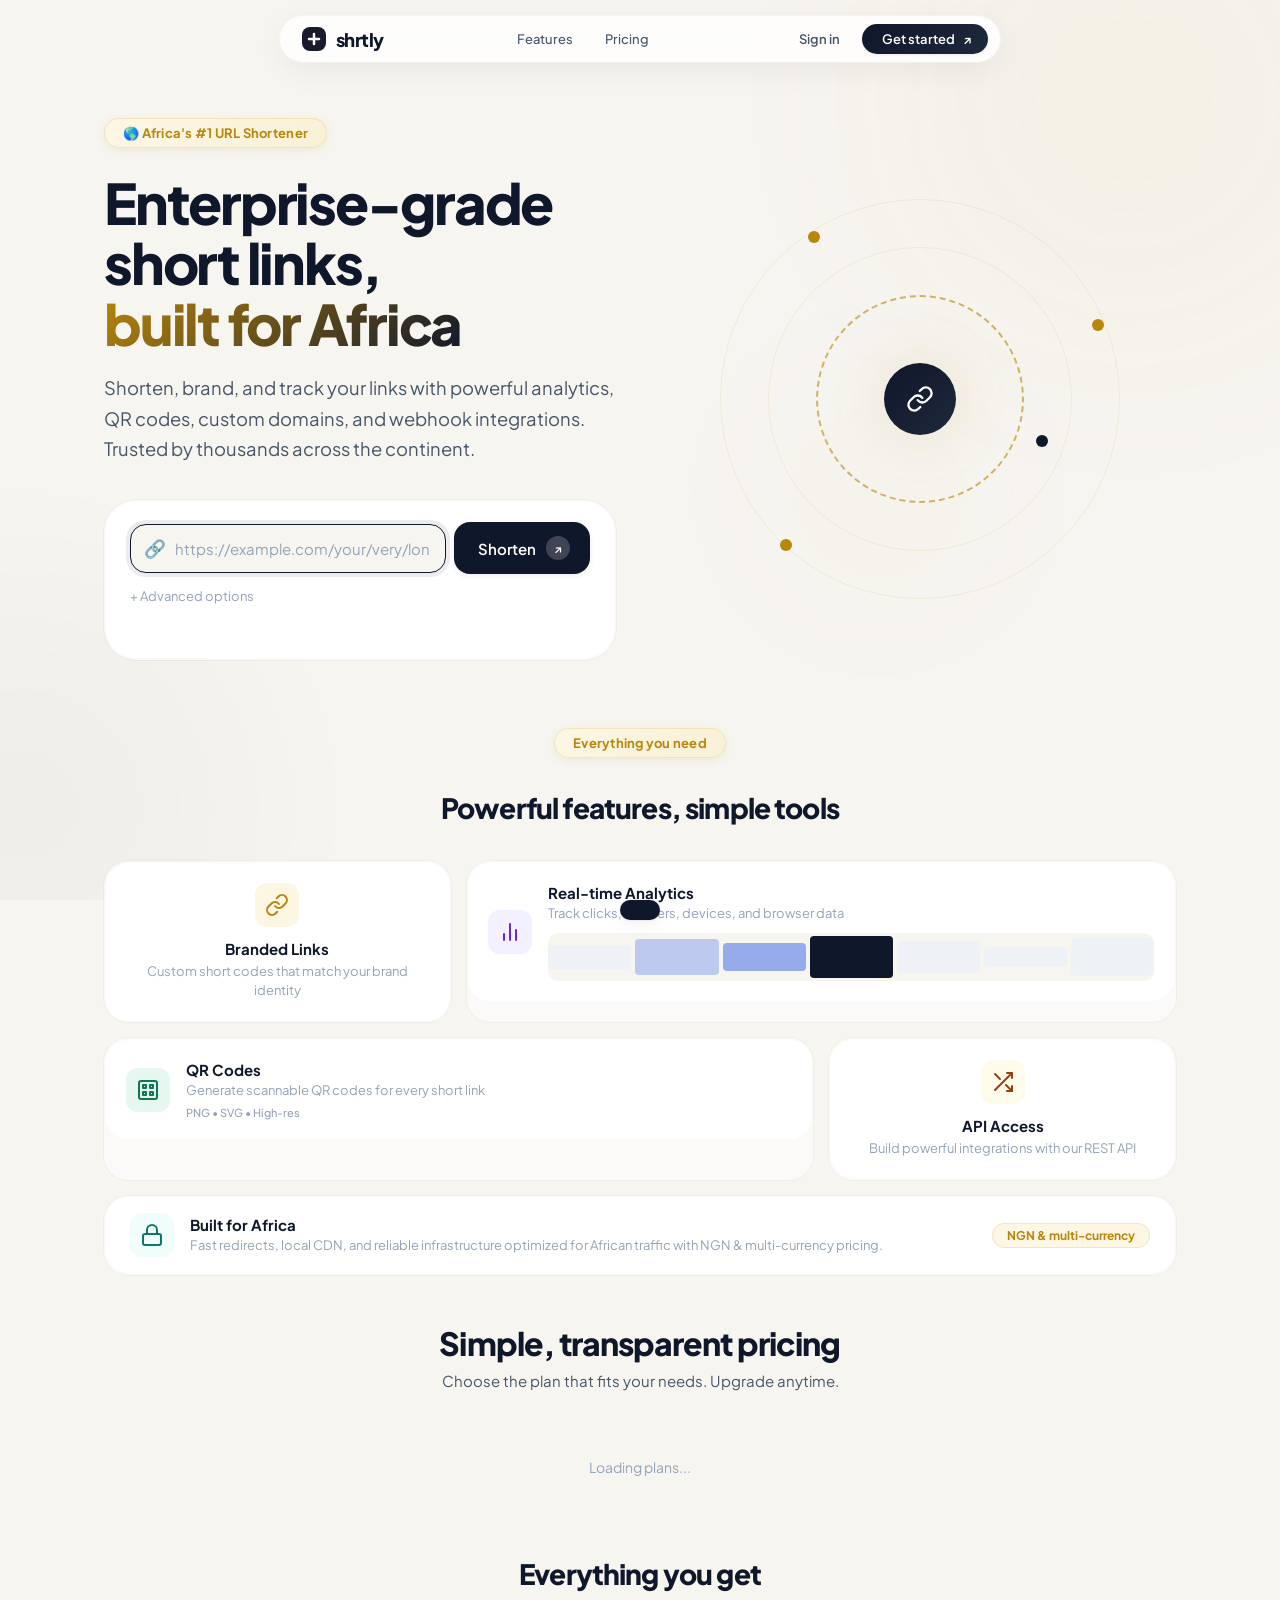
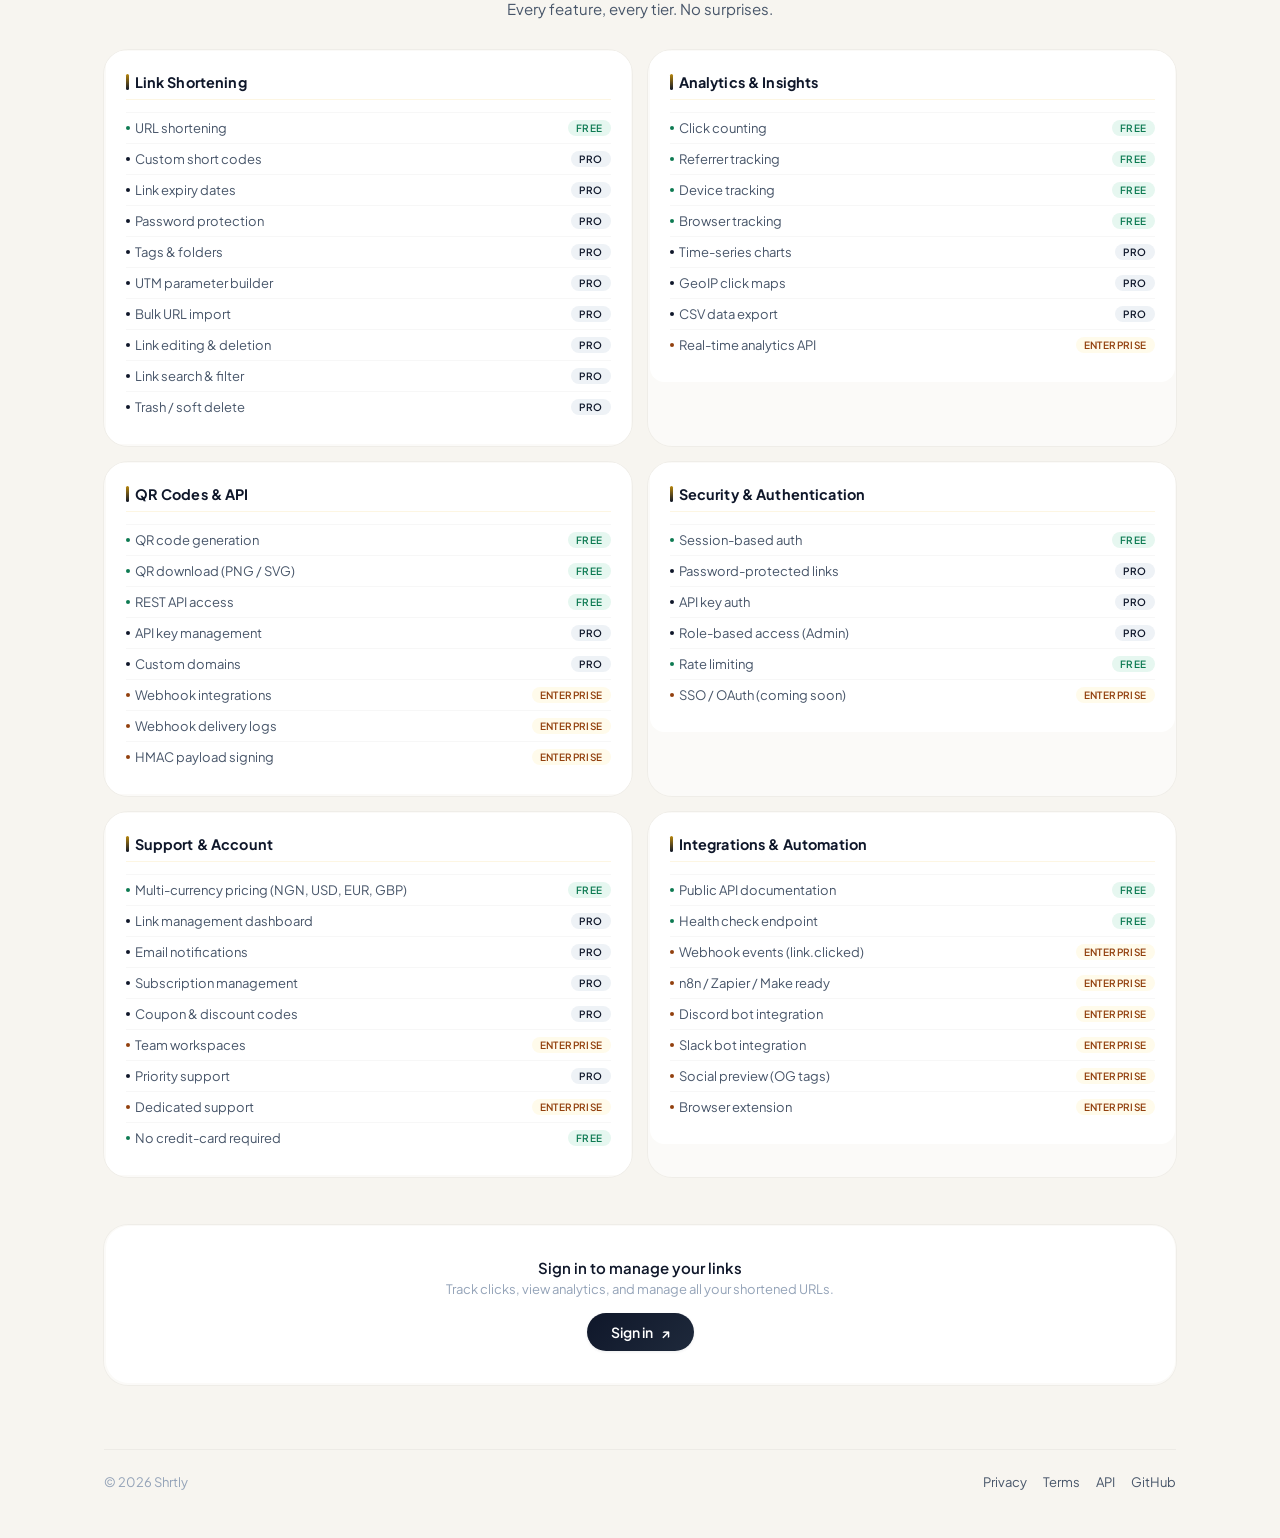
==== commit 5acf0efe: "Complete all remaining features: Slack Bot (/mylinks, /analytics), Browser Extension (Chrome/Firefox" ====
--- a/src/main/resources/static/index.html
+++ b/src/main/resources/static/index.html
@@ -7,24 +7,38 @@
 <link rel="preconnect" href="https://fonts.googleapis.com">
 <link rel="preconnect" href="https://fonts.gstatic.com" crossorigin>
 <link href="https://fonts.googleapis.com/css2?family=Plus+Jakarta+Sans:wght@400;500;600;700;800&display=swap" rel="stylesheet">
+<link rel="stylesheet" href="https://unpkg.com/leaflet@1.9.4/dist/leaflet.css" />
+<script src="https://unpkg.com/leaflet@1.9.4/dist/leaflet.js"></script>
 <style>
   *, *::before, *::after { box-sizing: border-box; margin: 0; padding: 0; }
   :root {
-    --bg: #f7f8fc;
+    --bg: #f7f5f0;
     --surface: #ffffff;
-    --surface-glass: rgba(255,255,255,0.72);
-    --border-subtle: rgba(0,0,0,0.06);
+    --surface-glass: rgba(255,255,255,0.82);
+    --border-subtle: rgba(0,0,0,0.05);
     --border-glass: rgba(255,255,255,0.5);
-    --text-primary: #0b0d17;
-    --text-secondary: #5b5f7a;
-    --text-tertiary: #9498b0;
-    --accent: #3563e9;
-    --accent-soft: #eef2ff;
-    --accent-glow: rgba(53,99,233,0.15);
-    --green: #0f973d;
-    --green-soft: #eafaf0;
-    --red: #dc2626;
-    --amber: #d97706;
+    --text-primary: #0f172a;
+    --text-secondary: #475569;
+    --text-tertiary: #94a3b8;
+    --accent: #0f172a;
+    --accent-soft: #eef2f6;
+    --accent-glow: rgba(15,23,42,0.08);
+    --accent-hover: #1e293b;
+    --gold: #b8860b;
+    --gold-soft: #fdf6e3;
+    --gold-glow: rgba(184,134,11,0.12);
+    --green: #0d7a52;
+    --green-soft: #e6f7f0;
+    --red: #b91c1c;
+    --red-soft: #fef2f2;
+    --amber: #92400e;
+    --amber-soft: #fffbeb;
+    --purple: #6d28d9;
+    --purple-soft: #f3f0ff;
+    --teal: #0f766e;
+    --teal-soft: #f0fdfa;
+    --rose: #be123c;
+    --rose-soft: #fef2f2;
     --radius-sm: 10px;
     --radius-md: 16px;
     --radius-lg: 24px;
@@ -33,6 +47,7 @@
     --shadow-card: 0 0 0 1px rgba(0,0,0,0.04), 0 2px 8px rgba(0,0,0,0.04), 0 12px 32px -8px rgba(0,0,0,0.06);
     --shadow-glass: 0 0 0 1px rgba(255,255,255,0.3), 0 8px 32px rgba(0,0,0,0.06);
     --shadow-elevated: 0 0 0 1px rgba(0,0,0,0.04), 0 4px 16px rgba(0,0,0,0.06), 0 24px 48px -12px rgba(0,0,0,0.1);
+    --shadow-warm: 0 0 0 1px rgba(184,134,11,0.08), 0 4px 20px rgba(184,134,11,0.06), 0 12px 40px -8px rgba(0,0,0,0.08);
     --ease-spring: cubic-bezier(0.32,0.72,0,1);
     --ease-smooth: cubic-bezier(0.22,1,0.36,1);
   }
@@ -53,19 +68,19 @@
     position: absolute; border-radius: 50%; filter: blur(80px); opacity: 0.3;
   }
   .bg-decor .orb-1 {
-    width: 600px; height: 600px;
-    background: radial-gradient(circle, rgba(53,99,233,0.35), transparent);
-    top: -200px; right: -150px;
+    width: 700px; height: 700px;
+    background: radial-gradient(circle, rgba(184,134,11,0.2), rgba(184,134,11,0.05), transparent);
+    top: -250px; right: -200px;
   }
   .bg-decor .orb-2 {
-    width: 500px; height: 500px;
-    background: radial-gradient(circle, rgba(99,153,255,0.2), transparent);
-    bottom: -150px; left: -200px;
+    width: 550px; height: 550px;
+    background: radial-gradient(circle, rgba(15,23,42,0.12), transparent);
+    bottom: -180px; left: -250px;
   }
   .bg-decor .orb-3 {
-    width: 300px; height: 300px;
-    background: radial-gradient(circle, rgba(53,99,233,0.12), transparent);
-    top: 40%; left: 60%;
+    width: 350px; height: 350px;
+    background: radial-gradient(circle, rgba(184,134,11,0.08), transparent);
+    top: 35%; left: 55%;
   }
   .app { position: relative; z-index: 1; max-width: 1120px; margin: 0 auto; padding: 0 24px 48px; }
 
@@ -122,33 +137,80 @@
 
   .btn-primary {
     display: inline-flex; align-items: center; gap: 8px;
-    background: var(--accent); color: #fff; border: none;
+    background: linear-gradient(135deg, var(--accent), #1e293b);
+    color: #fff; border: none;
     font: inherit; font-size: 0.8125rem; font-weight: 600;
     padding: 7px 16px 7px 20px; border-radius: 100px;
     cursor: pointer; transition: all 0.3s var(--ease-spring);
     box-shadow: 0 1px 3px var(--accent-glow);
   }
-  .btn-primary:hover { background: #2952c9; box-shadow: 0 4px 12px var(--accent-glow); transform: translateY(-1px); }
+  .btn-primary:hover { background: linear-gradient(135deg, #1e293b, var(--accent)); box-shadow: 0 4px 16px var(--accent-glow), 0 0 0 1px rgba(184,134,11,0.15); transform: translateY(-1px); }
   .btn-primary:active { transform: scale(0.97); }
 
-  /* --- Hero --- */
+  /* --- Hero Split Layout --- */
   .hero {
-    text-align: center; padding: 72px 0 48px; max-width: 720px; margin: 0 auto;
+    display: grid; grid-template-columns: 1fr 1fr; gap: 48px;
+    align-items: center; padding: 72px 0 48px; max-width: 100%;
+  }
+  .hero-left { max-width: 540px; }
+  .hero-right {
+    display: flex; justify-content: center; align-items: center;
+    position: relative;
   }
   .hero-badge {
-    display: inline-flex; align-items: center; gap: 6px;
-    background: var(--accent-soft); color: var(--accent);
-    font-size: 0.75rem; font-weight: 600; padding: 4px 14px; border-radius: 100px;
-    margin-bottom: 20px; letter-spacing: 0.01em;
+    display: inline-flex; align-items: center; gap: 8px;
+    background: linear-gradient(135deg, var(--gold-soft), #f8f0d6);
+    color: var(--gold);
+    font-size: 0.8125rem; font-weight: 700; padding: 6px 18px; border-radius: 100px;
+    margin-bottom: 24px; letter-spacing: 0.02em;
+    border: 1px solid rgba(184,134,11,0.15);
+    box-shadow: 0 2px 8px var(--gold-glow);
   }
   .hero h1 {
-    font-size: 3rem; font-weight: 800; line-height: 1.15; letter-spacing: -0.04em;
-    margin-bottom: 16px;
-  }
-  .hero h1 em { font-style: normal; color: var(--accent); }
+    font-size: 3.5rem; font-weight: 800; line-height: 1.08; letter-spacing: -0.04em;
+    margin-bottom: 20px;
+  }
+  .hero h1 em { font-style: normal; background: linear-gradient(135deg, var(--gold), var(--accent)); -webkit-background-clip: text; -webkit-text-fill-color: transparent; background-clip: text; }
   .hero p {
-    font-size: 1.1rem; color: var(--text-secondary); line-height: 1.6;
-    max-width: 520px; margin: 0 auto 32px;
+    font-size: 1.15rem; color: var(--text-secondary); line-height: 1.65;
+    margin-bottom: 36px; max-width: 520px;
+  }
+
+  /* --- Hero Visual --- */
+  .hero-visual {
+    position: relative; width: 100%; max-width: 400px;
+    aspect-ratio: 1; display: flex; align-items: center; justify-content: center;
+  }
+  .hero-visual .vis-ring {
+    position: absolute; border-radius: 50%;
+    border: 1.5px solid rgba(184,134,11,0.1);
+    top: 50%; left: 50%; transform: translate(-50%,-50%);
+  }
+  .hero-visual .vis-ring-1 { width: 100%; height: 100%; }
+  .hero-visual .vis-ring-2 { width: 76%; height: 76%; }
+  .hero-visual .vis-ring-3 { width: 52%; height: 52%; border-color: var(--gold); border-width: 2px; border-style: dashed; opacity: 0.6; }
+  .hero-visual .vis-centre {
+    width: 72px; height: 72px; border-radius: 50%;
+    background: linear-gradient(135deg, var(--accent), #1e293b);
+    display: flex; align-items: center; justify-content: center;
+    box-shadow: 0 0 60px rgba(184,134,11,0.15);
+    position: relative; z-index: 2;
+  }
+  .hero-visual .vis-centre svg { width: 28px; height: 28px; color: #fff; }
+  .hero-visual .vis-dot {
+    position: absolute; width: 12px; height: 12px; border-radius: 50%;
+    background: var(--gold); z-index: 3;
+  }
+  .hero-visual .vis-dot-1 { top: 8%; left: 22%; background: var(--gold); }
+  .hero-visual .vis-dot-2 { top: 30%; right: 4%; }
+  .hero-visual .vis-dot-3 { bottom: 12%; left: 15%; }
+  .hero-visual .vis-dot-4 { bottom: 38%; right: 18%; background: var(--accent); }
+  .hero-visual .vis-dot-pulse {
+    animation: pulse-dot 2.5s ease-in-out infinite;
+  }
+  @keyframes pulse-dot {
+    0%, 100% { transform: scale(1); opacity: 0.6; }
+    50% { transform: scale(1.8); opacity: 1; }
   }
 
   /* --- Shorten Card (Double-Bezel) --- */
@@ -191,7 +253,7 @@
     cursor: pointer; transition: all 0.3s var(--ease-spring);
     box-shadow: 0 2px 6px var(--accent-glow); white-space: nowrap;
   }
-  .shorten-btn:hover { background: #2952c9; box-shadow: 0 6px 16px var(--accent-glow); transform: translateY(-1px); }
+  .shorten-btn:hover { background: var(--accent-hover); box-shadow: 0 6px 16px var(--accent-glow); transform: translateY(-1px); }
   .shorten-btn:active { transform: scale(0.97); }
   .shorten-btn:disabled { opacity: 0.5; cursor: not-allowed; transform: none; box-shadow: none; }
   .shorten-btn .btn-icon {
@@ -201,6 +263,8 @@
   }
   .shorten-btn:hover .btn-icon { transform: translateX(2px) translateY(-1px); }
 
+  .oauth-btn { display:flex;align-items:center;justify-content:center;gap:8px;width:100%;padding:9px 14px;border:1.5px solid rgba(0,0,0,0.08);border-radius:var(--radius-sm);background:var(--surface);color:var(--text-primary);font:inherit;font-size:0.8125rem;font-weight:600;cursor:pointer;transition:all 0.2s var(--ease-smooth) }
+  .oauth-btn:hover { border-color:var(--accent);background:rgba(184,134,11,0.03) }
   .shorten-status { font-size: 0.8125rem; margin-top: 10px; color: var(--text-secondary); min-height: 1.25rem; }
   .shorten-status .error { color: var(--red); }
   .result-pane {
@@ -233,70 +297,125 @@
   }
   .advanced-toggle:hover { color: var(--accent); }
   .advanced-options {
-    display: none; margin-top: 12px; gap: 8px;
-    grid-template-columns: 1fr 1fr 1fr;
-  }
-  .advanced-options.open { display: grid; }
+    display: none; margin-top: 12px;
+  }
+  .advanced-options.open { display: block; }
+  .advanced-grid { display: grid; grid-template-columns: 1fr 1fr 1fr; gap: 8px; }
+  .advanced-field label {
+    display: block; font-size: 0.75rem; font-weight: 500; color: var(--text-tertiary);
+    margin-bottom: 3px;
+  }
   .advanced-options input {
-    padding: 10px 14px; border: 1.5px solid rgba(0,0,0,0.06); border-radius: var(--radius-sm);
+    width: 100%; padding: 10px 14px; border: 1.5px solid rgba(0,0,0,0.06); border-radius: var(--radius-sm);
     font: inherit; font-size: 0.8125rem; color: var(--text-primary);
     background: var(--bg); outline: none; transition: all 0.2s var(--ease-smooth);
   }
   .advanced-options input:focus { border-color: var(--accent); box-shadow: 0 0 0 3px var(--accent-glow); }
 
-  /* --- Feature Grid --- */
-  .features {
-    display: grid; grid-template-columns: repeat(4, 1fr); gap: 16px;
-    margin-bottom: 48px;
-  }
+  /* --- Bento Feature Grid --- */
+  .features { margin-bottom: 48px; }
+  .features-header { text-align: center; margin-bottom: 36px; }
+  .features-header h2 {
+    font-size: 1.75rem; font-weight: 800; letter-spacing: -0.03em; margin-top: 8px;
+  }
+  .bento-grid {
+    display: grid; grid-template-columns: 1fr 1fr 1fr; gap: 16px;
+  }
+  .bento-item-wide { grid-column: span 2; }
+  .bento-item-full { grid-column: 1 / -1; }
   .feature-outer {
     background: rgba(255,255,255,0.5); padding: 1.5px; border-radius: var(--radius-lg);
     box-shadow: 0 0 0 1px rgba(0,0,0,0.03);
-    transition: all 0.4s var(--ease-smooth);
-  }
-  .feature-outer:hover { box-shadow: var(--shadow-card); transform: translateY(-2px); }
+    transition: all 0.5s var(--ease-smooth);
+    position: relative; overflow: hidden;
+  }
+  .feature-outer::before {
+    content: ''; position: absolute; inset: -2px; border-radius: inherit;
+    background: linear-gradient(135deg, transparent 40%, rgba(53,99,233,0.04) 100%);
+    opacity: 0; transition: opacity 0.5s var(--ease-smooth); pointer-events: none;
+  }
+  .feature-outer:hover::before { opacity: 1; }
+  .feature-outer:hover { box-shadow: var(--shadow-card); transform: translateY(-3px); }
   .feature-inner {
     background: var(--surface); border-radius: calc(var(--radius-lg) - 1.5px);
     padding: 20px; text-align: center;
     box-shadow: inset 0 1px 1px rgba(255,255,255,0.6);
+    position: relative; z-index: 1;
+  }
+  .feature-inner.horizontal {
+    display: flex; text-align: left; gap: 16px; align-items: center;
   }
   .feature-icon {
     width: 44px; height: 44px; border-radius: 12px;
     display: flex; align-items: center; justify-content: center;
     margin: 0 auto 12px; font-size: 1.25rem;
-  }
-  .feature-icon.blue { background: var(--accent-soft); color: var(--accent); }
+    flex-shrink: 0;
+  }
+  .feature-icon.navy { background: var(--accent-soft); color: var(--accent); }
+  .feature-icon.gold { background: var(--gold-soft); color: var(--gold); }
   .feature-icon.green { background: var(--green-soft); color: var(--green); }
-  .feature-icon.amber { background: #fffbeb; color: var(--amber); }
-  .feature-icon.purple { background: #f3f0ff; color: #7c3aed; }
+  .feature-icon.amber { background: var(--amber-soft); color: var(--amber); }
+  .feature-icon.purple { background: var(--purple-soft); color: var(--purple); }
+  .feature-icon.rose { background: var(--rose-soft); color: var(--rose); }
+  .feature-icon.teal { background: var(--teal-soft); color: var(--teal); }
   .feature-inner h3 { font-size: 0.9375rem; font-weight: 700; margin-bottom: 4px; }
   .feature-inner p { font-size: 0.8125rem; color: var(--text-tertiary); line-height: 1.5; }
+  .feature-inner.horizontal h3 { margin-bottom: 2px; }
+  .feature-inner.horizontal p { margin: 0; }
+  .feature-inner .feature-preview {
+    width: 100%; height: 48px; margin-top: 10px;
+    border-radius: var(--radius-sm); background: var(--bg);
+    display: flex; align-items: center; justify-content: center;
+    font-size: 0.6875rem; color: var(--text-tertiary);
+    gap: 4px; overflow: hidden;
+  }
+  .feature-inner .feature-preview .bar {
+    flex: 1; height: 16px; border-radius: 4px; background: var(--accent-soft);
+  }
+  .feature-inner .feature-preview .bar:nth-child(2) { background: rgba(53,99,233,0.3); }
+  .feature-inner .feature-preview .bar:nth-child(3) { background: rgba(53,99,233,0.5); }
+  .feature-inner .feature-preview .bar:nth-child(4) { background: var(--accent); }
+  .feature-inner .feat-label {
+    font-size: 0.6875rem; color: var(--text-tertiary); margin-top: 6px;
+    font-weight: 500;
+  }
 
   /* --- Pricing Section --- */
   .pricing { margin-bottom: 48px; }
-  .pricing-header { text-align: center; margin-bottom: 32px; }
+  .pricing-header { text-align: center; margin-bottom: 36px; }
   .pricing-header h2 { font-size: 2rem; font-weight: 800; letter-spacing: -0.03em; margin-bottom: 8px; }
   .pricing-header p { font-size: 0.9375rem; color: var(--text-secondary); }
   .pricing-grid { display: grid; grid-template-columns: repeat(3, 1fr); gap: 16px; }
-  .pricing-outer { background: rgba(255,255,255,0.5); padding: 1.5px; border-radius: var(--radius-lg); box-shadow: 0 0 0 1px rgba(0,0,0,0.03); transition: all 0.4s var(--ease-smooth); position: relative; }
-  .pricing-outer:hover { box-shadow: var(--shadow-card); transform: translateY(-3px); }
-  .pricing-outer.featured { background: linear-gradient(135deg, var(--accent), #7c3aed); padding: 2px; }
+  .pricing-outer { background: rgba(255,255,255,0.5); padding: 1.5px; border-radius: var(--radius-lg); box-shadow: 0 0 0 1px rgba(0,0,0,0.03); transition: all 0.5s var(--ease-smooth); position: relative; }
+  .pricing-outer:hover { box-shadow: var(--shadow-card); transform: translateY(-4px); }
+  .pricing-outer.featured { background: linear-gradient(135deg, var(--gold), var(--accent)); padding: 2px; }
   .pricing-outer.featured .pricing-inner { background: var(--surface); border-radius: calc(var(--radius-lg) - 2px); }
-  .pricing-outer.featured .pricing-badge { position: absolute; top: -10px; left: 50%; transform: translateX(-50%); background: var(--accent); color: #fff; font-size: 0.6875rem; font-weight: 700; padding: 3px 14px; border-radius: 100px; letter-spacing: 0.02em; z-index: 2; }
+  .pricing-outer.featured .pricing-badge { position: absolute; top: -10px; left: 50%; transform: translateX(-50%); background: linear-gradient(135deg, var(--gold), #a0750a); color: #fff; font-size: 0.6875rem; font-weight: 700; padding: 3px 14px; border-radius: 100px; letter-spacing: 0.02em; z-index: 2; box-shadow: 0 2px 8px var(--gold-glow); }
   .pricing-inner { background: var(--surface); border-radius: calc(var(--radius-lg) - 1.5px); padding: 28px; box-shadow: inset 0 1px 1px rgba(255,255,255,0.6); }
-  .pricing-inner h3 { font-size: 1.15rem; font-weight: 700; margin-bottom: 4px; }
+  .pricing-inner h3 { font-size: 1.15rem; font-weight: 700; margin-bottom: 2px; }
   .pricing-inner .pricing-sub { font-size: 0.8125rem; color: var(--text-tertiary); margin-bottom: 16px; }
   .pricing-inner .pricing-amount { font-size: 2.5rem; font-weight: 800; letter-spacing: -0.03em; }
   .pricing-inner .pricing-amount .currency { font-size: 1.25rem; font-weight: 600; color: var(--text-secondary); vertical-align: super; }
   .pricing-inner .pricing-amount .period { font-size: 0.875rem; font-weight: 500; color: var(--text-tertiary); }
   .pricing-inner .pricing-desc { font-size: 0.8125rem; color: var(--text-secondary); margin: 12px 0 16px; line-height: 1.5; }
-  .pricing-features { list-style: none; margin-bottom: 20px; }
-  .pricing-features li { font-size: 0.8125rem; color: var(--text-secondary); padding: 6px 0; display: flex; align-items: center; gap: 8px; border-top: 1px solid rgba(0,0,0,0.04); }
+  .pricing-features { list-style: none; margin-bottom: 24px; }
+  .pricing-features li { font-size: 0.8125rem; color: var(--text-secondary); padding: 7px 0; display: flex; align-items: center; gap: 8px; border-top: 1px solid rgba(0,0,0,0.04); }
   .pricing-features li:first-child { border-top: none; }
   .pricing-features li .check { color: var(--green); font-weight: 700; }
   .pricing-features li .cross { color: var(--text-tertiary); }
-  .pricing-cta { width: 100%; justify-content: center; font-size: 0.875rem; padding: 10px; }
-  .pricing-free-text { text-align: center; font-size: 0.8125rem; color: var(--text-tertiary); margin-top: 8px; }
+  .pricing-cta { width: 100%; justify-content: center; font-size: 0.875rem; padding: 10px 16px; position: relative; }
+  .pricing-cta .btn-trail {
+    display: inline-flex; align-items: center; justify-content: center;
+    width: 22px; height: 22px; border-radius: 50%;
+    background: rgba(255,255,255,0.18); margin-left: 6px;
+    font-size: 0.6875rem; transition: transform 0.3s var(--ease-spring);
+  }
+  .pricing-cta:hover .btn-trail { transform: translateX(2px); }
+  .pricing-cta-sub {
+    display: inline-flex; align-items: center; gap: 6px;
+    position: relative; z-index: 1;
+  }
+  .pricing-free-text { text-align: center; font-size: 0.75rem; color: var(--text-tertiary); margin-top: 10px; }
 
   @media (max-width: 768px) {
     .pricing-grid { grid-template-columns: 1fr; }
@@ -313,8 +432,12 @@
   .view-selector .tab.active { background: var(--surface); color: var(--text-primary); box-shadow: var(--shadow-card); }
   .view-selector .tab:hover:not(.active) { color: var(--text-primary); }
   .view-selector .tab.admin-tab { display: none; }
+
   .view-selector .tab.admin-tab.show { display: inline-block; }
 
+  .view-selector .tab.pro-feature { display: none; }
+
+  .view-selector .tab.pro-feature.show { display: inline-block; }
   /* --- Content Sections --- */
   .content-section { display: none; }
   .content-section.show { display: block; }
@@ -342,6 +465,42 @@
     transition: all 0.2s var(--ease-smooth);
   }
   .list-search:focus { border-color: var(--accent); box-shadow: 0 0 0 3px var(--accent-glow); }
+  .filter-row { display: flex; gap: 8px; align-items: center; margin-bottom: 12px; flex-wrap: wrap; }
+  .filter-row label { font-size: 0.75rem; color: var(--text-secondary); font-weight: 600; }
+  .filter-row input { padding: 8px 12px; border: 1.5px solid rgba(0,0,0,0.06); border-radius: var(--radius-sm); font: inherit; font-size: 0.75rem; background: var(--bg); outline: none; transition: all 0.2s var(--ease-smooth); }
+  .filter-row input:focus { border-color: var(--accent); }
+  .filter-clear { font-size: 0.75rem; color: var(--text-tertiary); cursor: pointer; text-decoration: none; }
+  .filter-clear:hover { color: var(--accent); }
+  .trash-badge { font-size: 0.625rem; font-weight: 600; padding: 2px 8px; border-radius: 100px; background: #fef2f2; color: var(--red); }
+  .tag-badge { display: inline-block; padding: 1px 8px; border-radius: 100px; font-size: 0.625rem; font-weight: 600; margin: 1px 2px; line-height: 1.6; }
+  .tag-badge-sm { padding: 0 6px; font-size: 0.5625rem; }
+  .folder-select { padding: 8px 12px; border: 1.5px solid rgba(0,0,0,0.06); border-radius: var(--radius-sm); font: inherit; font-size: 0.75rem; background: var(--bg); outline: none; cursor: pointer; }
+  .folder-select:focus { border-color: var(--accent); }
+  .color-picker { display: flex; gap: 4px; flex-wrap: wrap; }
+  .color-swatch { width: 24px; height: 24px; border-radius: 50%; border: 2px solid transparent; cursor: pointer; }
+  .color-swatch.selected { border-color: var(--text-primary); }
+  .geo-map { height: 260px; border-radius: var(--radius-sm); overflow: hidden; margin-top: 8px; }
+
+  .tab-bar { display: flex; gap: 0; margin-bottom: 16px; border-bottom: 2px solid var(--bg); }
+  .tab-btn { padding: 8px 18px; font-size: 0.8125rem; font-weight: 600; color: var(--text-tertiary); cursor: pointer; border: none; background: none; border-bottom: 2px solid transparent; margin-bottom: -2px; transition: all 0.2s var(--ease-smooth); font-family: var(--font); }
+  .tab-btn.active { color: var(--accent); border-bottom-color: var(--accent); }
+  .tab-btn:hover { color: var(--text-secondary); }
+  .bulk-textarea { width: 100%; min-height: 160px; padding: 12px; border: 1.5px solid rgba(0,0,0,0.06); border-radius: var(--radius-sm); font-family: var(--mono); font-size: 0.75rem; background: var(--bg); outline: none; resize: vertical; color: var(--text-primary); }
+  .bulk-textarea:focus { border-color: var(--accent); }
+  .bulk-file-wrap { display: flex; align-items: center; gap: 10px; padding: 20px; border: 2px dashed rgba(0,0,0,0.08); border-radius: var(--radius-md); background: var(--bg); cursor: pointer; }
+  .bulk-file-wrap:hover { border-color: var(--accent); }
+  .bulk-preview { margin-top: 16px; }
+  .bulk-preview h4 { font-size: 0.8125rem; font-weight: 600; margin-bottom: 8px; }
+  .bulk-table { width: 100%; border-collapse: collapse; font-size: 0.75rem; margin-top: 8px; }
+  .bulk-table th { text-align: left; padding: 6px 8px; font-weight: 600; color: var(--text-secondary); border-bottom: 1px solid rgba(0,0,0,0.04); font-size: 0.6875rem; text-transform: uppercase; letter-spacing: 0.03em; background: var(--bg); }
+  .bulk-table td { padding: 6px 8px; border-bottom: 1px solid rgba(0,0,0,0.03); vertical-align: middle; }
+  .bulk-table td:first-child { font-family: var(--mono); font-size: 0.6875rem; color: var(--text-primary); }
+  .bulk-table .row-success td { color: var(--green); }
+  .bulk-table .row-error td { color: var(--red); }
+  .bulk-table .truncate { max-width: 240px; overflow: hidden; text-overflow: ellipsis; white-space: nowrap; display: block; }
+  .bulk-summary { font-size: 0.875rem; padding: 12px; border-radius: var(--radius-sm); margin-bottom: 12px; font-weight: 600; }
+  .bulk-summary.success { background: var(--green-soft); color: var(--green); }
+  .bulk-summary.partial { background: #fffbeb; color: var(--amber); }
   .list-search-wrap { position: relative; }
   .list-search-wrap .search-icon {
     position: absolute; left: 12px; top: 50%; transform: translateY(-50%);
@@ -554,6 +713,58 @@
     opacity: 1; transform: translateY(0);
   }
 
+  /* --- All Features --- */
+  .all-features { margin-bottom: 48px; }
+  .all-features-header { text-align: center; margin-bottom: 32px; }
+  .all-features-header h2 { font-size: 1.75rem; font-weight: 800; letter-spacing: -0.03em; margin-bottom: 8px; }
+  .all-features-header p { font-size: 0.9375rem; color: var(--text-secondary); }
+  .feat-grid { display: grid; grid-template-columns: 1fr 1fr; gap: 16px; }
+  .feat-group-outer {
+    background: rgba(255,255,255,0.5); padding: 1.5px; border-radius: var(--radius-lg);
+    box-shadow: 0 0 0 1px rgba(0,0,0,0.03);
+    transition: all 0.4s var(--ease-smooth);
+    position: relative; overflow: hidden;
+  }
+  .feat-group-outer:hover {
+    box-shadow: var(--shadow-warm);
+    transform: translateY(-2px);
+  }
+  .feat-group-inner {
+    background: var(--surface); border-radius: calc(var(--radius-md) - 1.5px);
+    padding: 22px 20px; box-shadow: inset 0 1px 1px rgba(255,255,255,0.6);
+  }
+  .feat-group-title {
+    font-size: 0.9rem; font-weight: 700; margin-bottom: 12px;
+    padding-bottom: 8px; border-bottom: 1.5px solid var(--gold-soft);
+    letter-spacing: 0.01em; color: var(--accent);
+    display: flex; align-items: center; gap: 6px;
+  }
+  .feat-group-title::before {
+    content: ''; width: 3px; height: 16px; border-radius: 2px;
+    background: linear-gradient(180deg, var(--gold), var(--accent));
+  }
+  .feat-row {
+    display: flex; align-items: center; justify-content: space-between;
+    padding: 7px 0; font-size: 0.8125rem; border-top: 1px solid rgba(0,0,0,0.03);
+  }
+  .feat-row:first-of-type { border-top: none; }
+  .feat-row .feat-name { color: var(--text-secondary); display: flex; align-items: center; gap: 5px; }
+  .feat-row .feat-name .dot { width: 4px; height: 4px; border-radius: 50%; flex-shrink: 0; }
+  .feat-row .feat-name .dot.free { background: var(--green); }
+  .feat-row .feat-name .dot.pro { background: var(--accent); }
+  .feat-row .feat-name .dot.ent { background: var(--amber); }
+  .feat-row .feat-tier {
+    font-size: 0.625rem; font-weight: 600; padding: 2px 8px;
+    border-radius: 100px; text-transform: uppercase; letter-spacing: 0.04em;
+  }
+  .feat-row .feat-tier.t-free { background: var(--green-soft); color: var(--green); }
+  .feat-row .feat-tier.t-pro { background: var(--accent-soft); color: var(--accent); }
+  .feat-row .feat-tier.t-ent { background: #fffbeb; color: var(--amber); }
+
+  @media (max-width: 768px) {
+    .feat-grid { grid-template-columns: 1fr; }
+  }
+
   /* --- Footer --- */
   .footer {
     margin-top: 64px; padding-top: 24px;
@@ -566,13 +777,20 @@
   .footer-links { display: flex; gap: 16px; }
 
   /* --- Responsive --- */
+  @media (max-width: 1024px) {
+    .hero { grid-template-columns: 1fr; gap: 32px; }
+    .hero-right { display: none; }
+    .hero-left { max-width: 100%; }
+  }
   @media (max-width: 768px) {
     .nav-island { max-width: 100%; border-radius: var(--radius-lg); padding: 8px 12px; top: 12px; }
     .nav-links { display: none; }
     .hero { padding: 40px 0 32px; }
     .hero h1 { font-size: 2rem; }
     .hero p { font-size: 0.9375rem; }
-    .features { grid-template-columns: 1fr 1fr; }
+    .bento-grid { grid-template-columns: 1fr 1fr; }
+    .bento-item-wide { grid-column: span 1; }
+    .bento-item-full { grid-column: 1 / -1; }
     .shorten-input-row { flex-direction: column; }
     .shorten-input-row .btn { width: 100%; justify-content: center; }
     .advanced-options { grid-template-columns: 1fr; }
@@ -583,7 +801,7 @@
     .footer { flex-direction: column; gap: 8px; text-align: center; }
   }
   @media (max-width: 480px) {
-    .features { grid-template-columns: 1fr; }
+    .bento-grid { grid-template-columns: 1fr; }
     .app { padding: 0 16px 32px; }
     .hero h1 { font-size: 1.65rem; }
   }
@@ -606,7 +824,7 @@
   <nav class="nav-island" id="navIsland">
     <a class="nav-brand" href="/">
       <svg viewBox="0 0 28 28" fill="none" xmlns="http://www.w3.org/2000/svg">
-        <rect x="2" y="2" width="24" height="24" rx="8" fill="#3563e9"/>
+        <rect x="2" y="2" width="24" height="24" rx="8" fill="#1a1a2e"/>
         <path d="M9 14h10M14 9v10" stroke="#fff" stroke-width="2.5" stroke-linecap="round"/>
       </svg>
       <span><em>shrt</em>ly</span>
@@ -616,6 +834,13 @@
       <a href="#" onclick="document.getElementById('pricingSection').scrollIntoView({behavior:'smooth'});return false">Pricing</a>
       <a class="dash-link" href="#" onclick="switchView('links');return false">My Links</a>
       <a class="dash-link" href="#" onclick="switchView('analytics');return false">Analytics</a>
+      <a class="dash-link" href="#" onclick="switchView('webhooks');return false">Webhooks</a>
+      <span class="dash-link" id="workspaceSwitcherWrap" style="display:none;font-size:0.75rem">
+        <select id="workspaceSwitcher" onchange="switchWorkspace()" style="padding:3px 8px;border:1.5px solid rgba(0,0,0,0.06);border-radius:var(--radius-sm);font:inherit;font-size:0.75rem;background:var(--surface);outline:none;cursor:pointer">
+          <option value="">Workspace</option>
+        </select>
+        <a class="filter-clear" onclick="openWorkspaceModal()" style="font-size:0.7rem;margin-left:4px">Manage</a>
+      </span>
     </div>
     <div class="nav-auth" id="authActions">
       <div class="user-badge" id="userBadge" style="display:none">
@@ -652,95 +877,156 @@
 
     <!-- Hero -->
     <section class="hero">
-      <div class="hero-badge fade-up">Free &bull; No sign-up required</div>
-      <h1 class="fade-up">Short links with <em>superpowers</em></h1>
-      <p class="fade-up">Shorten, brand, and track your links with analytics, QR codes, and custom domains. All in one place.</p>
-
-      <!-- Shorten Card -->
-      <div class="shorten-outer fade-up">
-        <div class="shorten-inner">
-          <div class="shorten-input-row">
-            <div class="input-wrap">
-              <span class="icon">&#x1f517;</span>
-              <input type="url" id="urlInput" placeholder="https://example.com/your/very/long/url/path" autocomplete="off" autofocus spellcheck="false">
+      <div class="hero-left">
+        <div class="hero-badge fade-up">&#127758; Africa's #1 URL Shortener</div>
+        <h1 class="fade-up">Enterprise-grade short links,<br><em>built for Africa</em></h1>
+        <p class="fade-up">Shorten, brand, and track your links with powerful analytics, QR codes, custom domains, and webhook integrations. Trusted by thousands across the continent.</p>
+
+        <!-- Shorten Card -->
+        <div class="shorten-outer fade-up">
+          <div class="shorten-inner">
+            <div class="shorten-input-row">
+              <div class="input-wrap">
+                <span class="icon">&#x1f517;</span>
+                <input type="url" id="urlInput" placeholder="https://example.com/your/very/long/url/path" autocomplete="off" autofocus spellcheck="false">
+              </div>
+              <button class="shorten-btn" id="shortenBtn">
+                Shorten
+                <span class="btn-icon">&#8599;</span>
+              </button>
             </div>
-            <button class="shorten-btn" id="shortenBtn">
-              Shorten
-              <span class="btn-icon">&#8599;</span>
-            </button>
-          </div>
-          <div class="advanced-row">
-            <span class="advanced-toggle" id="advancedToggle" onclick="toggleAdvanced()">+ Advanced options</span>
-          </div>
-        <div class="advanced-options" id="advancedOptions">
-          <div class="advanced-grid">
-            <div class="advanced-field"><label>Custom code</label><input type="text" id="customCodeInput" maxlength="20" placeholder="e.g. my-link"></div>
-            <div class="advanced-field"><label>Expires at</label><input type="datetime-local" id="expiryInput"></div>
-            <div class="advanced-field"><label>Password protect</label><input type="password" id="passwordInput" placeholder="Leave blank for public"></div>
-          </div>
-          <div class="advanced-grid" style="margin-top:8px">
-            <div class="advanced-field"><label>Tags</label><input type="text" id="tagsInput" placeholder="news, marketing, product"></div>
-          </div>
-          <details style="margin-top:8px;border:1px solid rgba(0,0,0,0.04);border-radius:var(--radius-sm);padding:8px 10px;cursor:pointer">
-            <summary style="font-size:0.75rem;font-weight:600;color:var(--text-tertiary)">UTM Parameters</summary>
+            <div class="advanced-row">
+              <span class="advanced-toggle" id="advancedToggle" onclick="toggleAdvanced()">+ Advanced options</span>
+            </div>
+          <div class="advanced-options" id="advancedOptions">
+            <div class="advanced-grid">
+              <div class="advanced-field"><label>Custom code</label><input type="text" id="customCodeInput" maxlength="20" placeholder="e.g. my-link"></div>
+              <div class="advanced-field"><label>Expires at</label><input type="datetime-local" id="expiryInput"></div>
+              <div class="advanced-field"><label>Password protect</label><input type="password" id="passwordInput" placeholder="Leave blank for public"></div>
+            </div>
             <div class="advanced-grid" style="margin-top:8px">
-              <div class="advanced-field"><label>Source</label><input type="text" id="utmSource" placeholder="e.g. twitter"></div>
-              <div class="advanced-field"><label>Medium</label><input type="text" id="utmMedium" placeholder="e.g. social"></div>
-              <div class="advanced-field"><label>Campaign</label><input type="text" id="utmCampaign" placeholder="e.g. spring_sale"></div>
-              <div class="advanced-field"><label>Term</label><input type="text" id="utmTerm" placeholder="e.g. running+shoes"></div>
-              <div class="advanced-field"><label>Content</label><input type="text" id="utmContent" placeholder="e.g. hero_banner"></div>
+              <div class="advanced-field"><label>Tags <a class="filter-clear" onclick="openTagModal()" style="font-size:0.65rem">manage</a></label><input type="text" id="tagsInput" placeholder="news, marketing, product"></div>
+              <div class="advanced-field"><label>Folder</label>
+                <select id="folderInput" style="width:100%;padding:8px 12px;border:1.5px solid rgba(0,0,0,0.06);border-radius:var(--radius-sm);font:inherit;font-size:0.8125rem;background:var(--bg);outline:none">
+                  <option value="">No folder</option>
+                </select>
+              </div>
             </div>
-          </details>
-        </div>
-          <div class="shorten-status" id="shortenStatus"></div>
-          <div class="result-pane" id="resultPane">
-            <a class="short-url" id="shortUrlDisplay" target="_blank" rel="noopener"></a>
-            <button class="copy-btn" id="copyBtn">Copy</button>
+            <details style="margin-top:8px;border:1px solid rgba(0,0,0,0.04);border-radius:var(--radius-sm);padding:8px 10px;cursor:pointer">
+              <summary style="font-size:0.75rem;font-weight:600;color:var(--text-tertiary)">UTM Parameters</summary>
+              <div class="advanced-grid" style="margin-top:8px">
+                <div class="advanced-field"><label>Source</label><input type="text" id="utmSource" placeholder="e.g. twitter"></div>
+                <div class="advanced-field"><label>Medium</label><input type="text" id="utmMedium" placeholder="e.g. social"></div>
+                <div class="advanced-field"><label>Campaign</label><input type="text" id="utmCampaign" placeholder="e.g. spring_sale"></div>
+                <div class="advanced-field"><label>Term</label><input type="text" id="utmTerm" placeholder="e.g. running+shoes"></div>
+                <div class="advanced-field"><label>Content</label><input type="text" id="utmContent" placeholder="e.g. hero_banner"></div>
+              </div>
+            </details>
+            <details style="margin-top:6px;border:1px solid rgba(0,0,0,0.04);border-radius:var(--radius-sm);padding:8px 10px;cursor:pointer">
+              <summary style="font-size:0.75rem;font-weight:600;color:var(--text-tertiary)">Social Preview (OG Tags)</summary>
+              <div class="advanced-grid" style="margin-top:8px">
+                <div class="advanced-field"><label>Title</label><input type="text" id="ogTitle" maxlength="200" placeholder="e.g. Check out this deal!"></div>
+                <div class="advanced-field"><label>Image URL</label><input type="url" id="ogImage" placeholder="https://example.com/image.jpg"></div>
+                <div class="advanced-field" style="grid-column:1/-1"><label>Description</label><input type="text" id="ogDescription" maxlength="500" placeholder="Social preview description when shared on Twitter, WhatsApp, etc."></div>
+              </div>
+            </details>
+          </div>
+            <div class="shorten-status" id="shortenStatus"></div>
+            <div class="result-pane" id="resultPane">
+              <a class="short-url" id="shortUrlDisplay" target="_blank" rel="noopener"></a>
+              <button class="copy-btn" id="copyBtn">Copy</button>
+            </div>
+          </div>
+        </div>
+      </div>
+
+      <div class="hero-right fade-up">
+        <div class="hero-visual">
+          <div class="vis-ring vis-ring-1"></div>
+          <div class="vis-ring vis-ring-2"></div>
+          <div class="vis-ring vis-ring-3"></div>
+          <div class="vis-dot vis-dot-1 vis-dot-pulse"></div>
+          <div class="vis-dot vis-dot-2 vis-dot-pulse" style="animation-delay:0.6s"></div>
+          <div class="vis-dot vis-dot-3 vis-dot-pulse" style="animation-delay:1.2s"></div>
+          <div class="vis-dot vis-dot-4 vis-dot-pulse" style="animation-delay:0.3s"></div>
+          <div class="vis-centre">
+            <svg viewBox="0 0 24 24" fill="none" stroke="currentColor" stroke-width="2" stroke-linecap="round" stroke-linejoin="round">
+              <path d="M10 13a5 5 0 0 0 7.54.54l3-3a5 5 0 0 0-7.07-7.07l-1.72 1.71"/>
+              <path d="M14 11a5 5 0 0 0-7.54-.54l-3 3a5 5 0 0 0 7.07 7.07l1.71-1.71"/>
+            </svg>
           </div>
         </div>
       </div>
     </section>
 
-    <!-- Feature Grid -->
+    <!-- Bento Feature Grid -->
     <section class="features" id="featuresSection">
-      <div style="grid-column:1/-1;text-align:center;margin-bottom:8px">
+      <div class="features-header fade-up">
         <span class="hero-badge" style="display:inline-flex">Everything you need</span>
-        <h2 style="font-size:1.75rem;font-weight:800;letter-spacing:-0.03em;margin-top:8px">Powerful features, simple tools</h2>
+        <h2>Powerful features, simple tools</h2>
       </div>
-      <div class="feature-outer fade-up">
-        <div class="feature-inner">
-          <div class="feature-icon blue" style="font-size:1.5rem">
-            <svg width="24" height="24" viewBox="0 0 24 24" fill="none" stroke="currentColor" stroke-width="2" stroke-linecap="round" stroke-linejoin="round"><path d="M10 13a5 5 0 0 0 7.54.54l3-3a5 5 0 0 0-7.07-7.07l-1.72 1.71"/><path d="M14 11a5 5 0 0 0-7.54-.54l-3 3a5 5 0 0 0 7.07 7.07l1.71-1.71"/></svg>
-          </div>
-          <h3>Branded Links</h3>
-          <p>Custom short codes that match your brand identity</p>
-        </div>
-      </div>
-      <div class="feature-outer fade-up">
-        <div class="feature-inner">
-          <div class="feature-icon purple" style="font-size:1.5rem">
-            <svg width="24" height="24" viewBox="0 0 24 24" fill="none" stroke="currentColor" stroke-width="2" stroke-linecap="round" stroke-linejoin="round"><line x1="18" y1="20" x2="18" y2="10"/><line x1="12" y1="20" x2="12" y2="4"/><line x1="6" y1="20" x2="6" y2="14"/></svg>
-          </div>
-          <h3>Analytics</h3>
-          <p>Track clicks, referrers, devices, and browser data</p>
-        </div>
-      </div>
-      <div class="feature-outer fade-up">
-        <div class="feature-inner">
-          <div class="feature-icon green" style="font-size:1.5rem">
-            <svg width="24" height="24" viewBox="0 0 24 24" fill="none" stroke="currentColor" stroke-width="2" stroke-linecap="round" stroke-linejoin="round"><rect x="3" y="3" width="18" height="18" rx="2" ry="2"/><rect x="7" y="7" width="3" height="3"/><rect x="14" y="7" width="3" height="3"/><rect x="7" y="14" width="3" height="3"/><rect x="14" y="14" width="3" height="3"/></svg>
-          </div>
-          <h3>QR Codes</h3>
-          <p>Generate scannable QR codes for every short link</p>
-        </div>
-      </div>
-      <div class="feature-outer fade-up">
-        <div class="feature-inner">
-          <div class="feature-icon amber" style="font-size:1.5rem">
-            <svg width="24" height="24" viewBox="0 0 24 24" fill="none" stroke="currentColor" stroke-width="2" stroke-linecap="round" stroke-linejoin="round"><polyline points="16 3 21 3 21 8"/><line x1="4" y1="20" x2="21" y2="3"/><polyline points="21 16 21 21 16 21"/><line x1="15" y1="15" x2="21" y2="21"/><line x1="4" y1="4" x2="9" y2="9"/></svg>
-          </div>
-          <h3>API Access</h3>
-          <p>Build powerful integrations with our REST API</p>
+      <div class="bento-grid">
+        <div class="feature-outer fade-up">
+          <div class="feature-inner">
+            <div class="feature-icon gold" style="font-size:1.5rem">
+              <svg width="24" height="24" viewBox="0 0 24 24" fill="none" stroke="currentColor" stroke-width="2" stroke-linecap="round" stroke-linejoin="round"><path d="M10 13a5 5 0 0 0 7.54.54l3-3a5 5 0 0 0-7.07-7.07l-1.72 1.71"/><path d="M14 11a5 5 0 0 0-7.54-.54l-3 3a5 5 0 0 0 7.07 7.07l1.71-1.71"/></svg>
+            </div>
+            <h3>Branded Links</h3>
+            <p>Custom short codes that match your brand identity</p>
+          </div>
+        </div>
+        <div class="feature-outer bento-item-wide fade-up">
+          <div class="feature-inner horizontal">
+            <div class="feature-icon purple" style="font-size:1.5rem;margin:0">
+              <svg width="24" height="24" viewBox="0 0 24 24" fill="none" stroke="currentColor" stroke-width="2" stroke-linecap="round" stroke-linejoin="round"><line x1="18" y1="20" x2="18" y2="10"/><line x1="12" y1="20" x2="12" y2="4"/><line x1="6" y1="20" x2="6" y2="14"/></svg>
+            </div>
+            <div style="flex:1">
+              <h3>Real-time Analytics</h3>
+              <p>Track clicks, referrers, devices, and browser data</p>
+              <div class="feature-preview">
+                <div class="bar" style="height:24px"></div>
+                <div class="bar" style="height:36px"></div>
+                <div class="bar" style="height:28px"></div>
+                <div class="bar" style="height:42px"></div>
+                <div class="bar" style="height:32px"></div>
+                <div class="bar" style="height:20px"></div>
+                <div class="bar" style="height:38px"></div>
+              </div>
+            </div>
+          </div>
+        </div>
+        <div class="feature-outer bento-item-wide fade-up">
+          <div class="feature-inner horizontal">
+            <div class="feature-icon green" style="font-size:1.5rem;margin:0">
+              <svg width="24" height="24" viewBox="0 0 24 24" fill="none" stroke="currentColor" stroke-width="2" stroke-linecap="round" stroke-linejoin="round"><rect x="3" y="3" width="18" height="18" rx="2" ry="2"/><rect x="7" y="7" width="3" height="3"/><rect x="14" y="7" width="3" height="3"/><rect x="7" y="14" width="3" height="3"/><rect x="14" y="14" width="3" height="3"/></svg>
+            </div>
+            <div style="flex:1">
+              <h3>QR Codes</h3>
+              <p>Generate scannable QR codes for every short link</p>
+              <div class="feat-label">PNG &bull; SVG &bull; High-res</div>
+            </div>
+          </div>
+        </div>
+        <div class="feature-outer fade-up">
+          <div class="feature-inner">
+            <div class="feature-icon amber" style="font-size:1.5rem">
+              <svg width="24" height="24" viewBox="0 0 24 24" fill="none" stroke="currentColor" stroke-width="2" stroke-linecap="round" stroke-linejoin="round"><polyline points="16 3 21 3 21 8"/><line x1="4" y1="20" x2="21" y2="3"/><polyline points="21 16 21 21 16 21"/><line x1="15" y1="15" x2="21" y2="21"/><line x1="4" y1="4" x2="9" y2="9"/></svg>
+            </div>
+            <h3>API Access</h3>
+            <p>Build powerful integrations with our REST API</p>
+          </div>
+        </div>
+        <div class="feature-outer bento-item-full fade-up">
+          <div class="feature-inner horizontal" style="padding:16px 24px">
+            <div class="feature-icon teal" style="font-size:1.5rem;margin:0">
+              <svg width="24" height="24" viewBox="0 0 24 24" fill="none" stroke="currentColor" stroke-width="2" stroke-linecap="round" stroke-linejoin="round"><rect x="3" y="11" width="18" height="11" rx="2" ry="2"/><path d="M7 11V7a5 5 0 0 1 10 0v4"/></svg>
+            </div>
+            <div style="flex:1">
+              <h3>Built for Africa</h3>
+              <p>Fast redirects, local CDN, and reliable infrastructure optimized for African traffic with NGN &amp; multi-currency pricing.</p>
+            </div>
+            <div style="font-size:0.75rem;color:var(--gold);font-weight:700;white-space:nowrap;padding:4px 14px;border-radius:100px;background:var(--gold-soft);border:1px solid rgba(184,134,11,0.15)">NGN &amp; multi-currency</div>
+          </div>
         </div>
       </div>
     </section>
@@ -756,6 +1042,95 @@
       </div>
     </section>
 
+    <!-- All Features -->
+    <section class="all-features fade-up" id="featuresSection">
+      <div class="all-features-header">
+        <h2>Everything you get</h2>
+        <p>Every feature, every tier. No surprises.</p>
+      </div>
+      <div class="feat-grid">
+        <div class="feat-group-outer">
+          <div class="feat-group-inner">
+            <div class="feat-group-title">Link Shortening</div>
+            <div class="feat-row"><span class="feat-name"><span class="dot free"></span>URL shortening</span><span class="feat-tier t-free">Free</span></div>
+            <div class="feat-row"><span class="feat-name"><span class="dot pro"></span>Custom short codes</span><span class="feat-tier t-pro">Pro</span></div>
+            <div class="feat-row"><span class="feat-name"><span class="dot pro"></span>Link expiry dates</span><span class="feat-tier t-pro">Pro</span></div>
+            <div class="feat-row"><span class="feat-name"><span class="dot pro"></span>Password protection</span><span class="feat-tier t-pro">Pro</span></div>
+            <div class="feat-row"><span class="feat-name"><span class="dot pro"></span>Tags &amp; folders</span><span class="feat-tier t-pro">Pro</span></div>
+            <div class="feat-row"><span class="feat-name"><span class="dot pro"></span>UTM parameter builder</span><span class="feat-tier t-pro">Pro</span></div>
+            <div class="feat-row"><span class="feat-name"><span class="dot pro"></span>Bulk URL import</span><span class="feat-tier t-pro">Pro</span></div>
+            <div class="feat-row"><span class="feat-name"><span class="dot pro"></span>Link editing &amp; deletion</span><span class="feat-tier t-pro">Pro</span></div>
+            <div class="feat-row"><span class="feat-name"><span class="dot pro"></span>Link search &amp; filter</span><span class="feat-tier t-pro">Pro</span></div>
+            <div class="feat-row"><span class="feat-name"><span class="dot pro"></span>Trash / soft delete</span><span class="feat-tier t-pro">Pro</span></div>
+          </div>
+        </div>
+        <div class="feat-group-outer">
+          <div class="feat-group-inner">
+            <div class="feat-group-title">Analytics &amp; Insights</div>
+            <div class="feat-row"><span class="feat-name"><span class="dot free"></span>Click counting</span><span class="feat-tier t-free">Free</span></div>
+            <div class="feat-row"><span class="feat-name"><span class="dot free"></span>Referrer tracking</span><span class="feat-tier t-free">Free</span></div>
+            <div class="feat-row"><span class="feat-name"><span class="dot free"></span>Device tracking</span><span class="feat-tier t-free">Free</span></div>
+            <div class="feat-row"><span class="feat-name"><span class="dot free"></span>Browser tracking</span><span class="feat-tier t-free">Free</span></div>
+            <div class="feat-row"><span class="feat-name"><span class="dot pro"></span>Time-series charts</span><span class="feat-tier t-pro">Pro</span></div>
+            <div class="feat-row"><span class="feat-name"><span class="dot pro"></span>GeoIP click maps</span><span class="feat-tier t-pro">Pro</span></div>
+            <div class="feat-row"><span class="feat-name"><span class="dot pro"></span>CSV data export</span><span class="feat-tier t-pro">Pro</span></div>
+            <div class="feat-row"><span class="feat-name"><span class="dot ent"></span>Real-time analytics API</span><span class="feat-tier t-ent">Enterprise</span></div>
+          </div>
+        </div>
+        <div class="feat-group-outer">
+          <div class="feat-group-inner">
+            <div class="feat-group-title">QR Codes &amp; API</div>
+            <div class="feat-row"><span class="feat-name"><span class="dot free"></span>QR code generation</span><span class="feat-tier t-free">Free</span></div>
+            <div class="feat-row"><span class="feat-name"><span class="dot free"></span>QR download (PNG / SVG)</span><span class="feat-tier t-free">Free</span></div>
+            <div class="feat-row"><span class="feat-name"><span class="dot free"></span>REST API access</span><span class="feat-tier t-free">Free</span></div>
+            <div class="feat-row"><span class="feat-name"><span class="dot pro"></span>API key management</span><span class="feat-tier t-pro">Pro</span></div>
+            <div class="feat-row"><span class="feat-name"><span class="dot pro"></span>Custom domains</span><span class="feat-tier t-pro">Pro</span></div>
+            <div class="feat-row"><span class="feat-name"><span class="dot ent"></span>Webhook integrations</span><span class="feat-tier t-ent">Enterprise</span></div>
+            <div class="feat-row"><span class="feat-name"><span class="dot ent"></span>Webhook delivery logs</span><span class="feat-tier t-ent">Enterprise</span></div>
+            <div class="feat-row"><span class="feat-name"><span class="dot ent"></span>HMAC payload signing</span><span class="feat-tier t-ent">Enterprise</span></div>
+          </div>
+        </div>
+        <div class="feat-group-outer">
+          <div class="feat-group-inner">
+            <div class="feat-group-title">Security &amp; Authentication</div>
+            <div class="feat-row"><span class="feat-name"><span class="dot free"></span>Session-based auth</span><span class="feat-tier t-free">Free</span></div>
+            <div class="feat-row"><span class="feat-name"><span class="dot pro"></span>Password-protected links</span><span class="feat-tier t-pro">Pro</span></div>
+            <div class="feat-row"><span class="feat-name"><span class="dot pro"></span>API key auth</span><span class="feat-tier t-pro">Pro</span></div>
+            <div class="feat-row"><span class="feat-name"><span class="dot pro"></span>Role-based access (Admin)</span><span class="feat-tier t-pro">Pro</span></div>
+            <div class="feat-row"><span class="feat-name"><span class="dot free"></span>Rate limiting</span><span class="feat-tier t-free">Free</span></div>
+            <div class="feat-row"><span class="feat-name"><span class="dot ent"></span>SSO / OAuth (coming soon)</span><span class="feat-tier t-ent">Enterprise</span></div>
+          </div>
+        </div>
+        <div class="feat-group-outer">
+          <div class="feat-group-inner">
+            <div class="feat-group-title">Support &amp; Account</div>
+            <div class="feat-row"><span class="feat-name"><span class="dot free"></span>Multi-currency pricing (NGN, USD, EUR, GBP)</span><span class="feat-tier t-free">Free</span></div>
+            <div class="feat-row"><span class="feat-name"><span class="dot pro"></span>Link management dashboard</span><span class="feat-tier t-pro">Pro</span></div>
+            <div class="feat-row"><span class="feat-name"><span class="dot pro"></span>Email notifications</span><span class="feat-tier t-pro">Pro</span></div>
+            <div class="feat-row"><span class="feat-name"><span class="dot pro"></span>Subscription management</span><span class="feat-tier t-pro">Pro</span></div>
+            <div class="feat-row"><span class="feat-name"><span class="dot pro"></span>Coupon &amp; discount codes</span><span class="feat-tier t-pro">Pro</span></div>
+            <div class="feat-row"><span class="feat-name"><span class="dot ent"></span>Team workspaces</span><span class="feat-tier t-ent">Enterprise</span></div>
+            <div class="feat-row"><span class="feat-name"><span class="dot pro"></span>Priority support</span><span class="feat-tier t-pro">Pro</span></div>
+            <div class="feat-row"><span class="feat-name"><span class="dot ent"></span>Dedicated support</span><span class="feat-tier t-ent">Enterprise</span></div>
+            <div class="feat-row"><span class="feat-name"><span class="dot free"></span>No credit-card required</span><span class="feat-tier t-free">Free</span></div>
+          </div>
+        </div>
+        <div class="feat-group-outer">
+          <div class="feat-group-inner">
+            <div class="feat-group-title">Integrations &amp; Automation</div>
+            <div class="feat-row"><span class="feat-name"><span class="dot free"></span>Public API documentation</span><span class="feat-tier t-free">Free</span></div>
+            <div class="feat-row"><span class="feat-name"><span class="dot free"></span>Health check endpoint</span><span class="feat-tier t-free">Free</span></div>
+            <div class="feat-row"><span class="feat-name"><span class="dot ent"></span>Webhook events (link.clicked)</span><span class="feat-tier t-ent">Enterprise</span></div>
+            <div class="feat-row"><span class="feat-name"><span class="dot ent"></span>n8n / Zapier / Make ready</span><span class="feat-tier t-ent">Enterprise</span></div>
+            <div class="feat-row"><span class="feat-name"><span class="dot ent"></span>Discord bot integration</span><span class="feat-tier t-ent">Enterprise</span></div>
+            <div class="feat-row"><span class="feat-name"><span class="dot ent"></span>Slack bot integration</span><span class="feat-tier t-ent">Enterprise</span></div>
+            <div class="feat-row"><span class="feat-name"><span class="dot ent"></span>Social preview (OG tags)</span><span class="feat-tier t-ent">Enterprise</span></div>
+            <div class="feat-row"><span class="feat-name"><span class="dot ent"></span>Browser extension</span><span class="feat-tier t-ent">Enterprise</span></div>
+          </div>
+        </div>
+      </div>
+    </section>
+
     <!-- Dashboard header (shown when logged in) -->
     <div class="dash-header fade-up" id="dashHeader" style="display:none">
       <h2 style="font-size:1.35rem;font-weight:700;letter-spacing:-0.02em">Your dashboard</h2>
@@ -767,29 +1142,54 @@
       <button class="tab active" onclick="switchView('links')">Links</button>
       <button class="tab" onclick="switchView('analytics')">Analytics</button>
       <button class="tab" onclick="switchView('settings')">Settings</button>
+      <button class="tab" onclick="switchView('webhooks')">Webhooks</button>
+      <button class="tab pro-feature" onclick="switchView('domains')">Domains</button>
       <button class="tab admin-tab" id="adminTabLink" onclick="showAdmin()">Admin</button>
     </div>
 
-    <!-- Login prompt for guests -->
+    <!-- Login prompt for guests / upgrade prompt for free users -->
     <div class="list-outer fade-up" id="loginPrompt" style="margin-bottom:16px">
       <div class="list-inner" style="text-align:center;padding:32px">
-        <div style="font-size:0.9375rem;font-weight:600;margin-bottom:4px">Sign in to manage your links</div>
-        <p style="font-size:0.8125rem;color:var(--text-tertiary);margin-bottom:16px">Track clicks, view analytics, and manage all your shortened URLs.</p>
-        <button class="btn-primary" onclick="openAuthModal('login')" style="font-size:0.875rem;padding:10px 24px">Sign in <span class="btn-icon">&#8599;</span></button>
+        <div id="promptGuest" style="display:block">
+          <div style="font-size:0.9375rem;font-weight:600;margin-bottom:4px">Sign in to manage your links</div>
+          <p style="font-size:0.8125rem;color:var(--text-tertiary);margin-bottom:16px">Track clicks, view analytics, and manage all your shortened URLs.</p>
+          <button class="btn-primary" onclick="openAuthModal('login')" style="font-size:0.875rem;padding:10px 24px">Sign in <span class="btn-icon">&#8599;</span></button>
+        </div>
+        <div id="promptUpgrade" style="display:none">
+          <div style="font-size:0.9375rem;font-weight:600;margin-bottom:4px">Upgrade to manage your links</div>
+          <p style="font-size:0.8125rem;color:var(--text-tertiary);margin-bottom:16px">Link management, analytics, custom codes, and more are available on Pro and Enterprise plans.</p>
+          <button class="btn-primary" onclick="document.getElementById('pricingSection').scrollIntoView({behavior:'smooth'})" style="font-size:0.875rem;padding:10px 24px">View plans <span class="btn-icon">&#8599;</span></button>
+        </div>
       </div>
     </div>
 
     <!-- Links View -->
-    <div class="content-section show" id="linksView">
+    <div class="content-section" id="linksView">
       <div class="list-outer">
         <div class="list-inner">
           <div class="list-header">
             <span class="list-title">All links</span>
             <span class="count" id="linkCount"></span>
+            <button class="btn-ghost" id="trashToggleBtn" onclick="toggleTrash()" style="font-size:0.75rem;padding:6px 12px;white-space:nowrap">Trash</button>
+            <button class="btn-ghost" onclick="openBulkModal()" style="font-size:0.75rem;padding:6px 12px;margin-left:4px;white-space:nowrap">Bulk import</button>
           </div>
           <div class="list-search-wrap">
             <span class="search-icon">&#x1f50d;</span>
             <input class="list-search" id="searchInput" placeholder="Search by URL or short code..." oninput="debouncedSearch()">
+          </div>
+          <div class="filter-row">
+            <label>From:</label>
+            <input type="date" id="filterDateFrom" onchange="debouncedSearch()">
+            <label>To:</label>
+            <input type="date" id="filterDateTo" onchange="debouncedSearch()">
+            <select class="folder-select" id="filterFolder" onchange="debouncedSearch()">
+              <option value="">All folders</option>
+            </select>
+            <a class="filter-clear" onclick="openFolderModal()" style="font-size:0.7rem">Folders</a>
+            <label style="margin-left:4px">Tag:</label>
+            <input type="text" id="filterTag" placeholder="Filter by tag" style="width:110px;padding:4px 8px;border:1.5px solid rgba(0,0,0,0.06);border-radius:var(--radius-sm);font:inherit;font-size:0.75rem;background:var(--bg);outline:none" oninput="debouncedSearch()">
+            <a class="filter-clear" onclick="openTagModal()" style="font-size:0.7rem">Tags</a>
+            <a class="filter-clear" onclick="clearFilters()">Clear</a>
           </div>
           <ul class="url-list" id="urlList">
             <li class="empty-state">No links yet. Shorten your first URL above.</li>
@@ -861,9 +1261,89 @@
           <ul class="url-list" id="apiKeyList"><li class="empty-state">Loading...</li></ul>
         </div>
       </div>
+
+      <div class="list-outer" style="margin-top:16px">
+        <div class="list-inner">
+          <div class="list-header">
+            <span class="list-title">Discord Bot</span>
+          </div>
+          <div style="padding:8px 0;font-size:0.8125rem;color:var(--text-tertiary);line-height:1.6">
+            Link your Discord account to use <code>/shorten</code>, <code>/mylinks</code>, and <code>/analytics</code> commands.
+          </div>
+          <div id="discordLinkStatus" style="padding:8px 0;font-size:0.875rem;display:flex;align-items:center;gap:10px">
+            Checking...
+          </div>
+        </div>
+      </div>
+
+      <div class="list-outer" style="margin-top:16px">
+        <div class="list-inner">
+          <div class="list-header">
+            <span class="list-title">Slack Bot</span>
+          </div>
+          <div style="padding:8px 0;font-size:0.8125rem;color:var(--text-tertiary);line-height:1.6">
+            Link your Slack account to use <code>/shorten</code> and <code>/link</code> commands.
+          </div>
+          <div id="slackLinkStatus" style="padding:8px 0;font-size:0.875rem;display:flex;align-items:center;gap:10px">
+            Checking...
+          </div>
+        </div>
+      </div>
     </div>
 
   </div>
+
+    <!-- Webhooks View -->
+    <div class="content-section" id="webhooksView">
+      <div class="list-outer">
+        <div class="list-inner">
+          <div class="list-header">
+            <span class="list-title">Webhooks</span>
+            <button class="btn-primary" style="font-size:0.75rem;padding:5px 12px;white-space:nowrap" onclick="openWebhookModal()">+ Add webhook</button>
+          </div>
+          <div style="font-size:0.8125rem;color:var(--text-tertiary);margin-bottom:12px;line-height:1.5">
+            Webhooks send HTTP POST requests to your endpoints when events occur (e.g., link clicked).
+            <a href="https://developer.shrtly.com/webhooks" target="_blank" rel="noopener" style="color:var(--accent);font-weight:600">Learn more &rarr;</a>
+          </div>
+          <ul class="url-list" id="webhookList">
+            <li class="empty-state">No webhooks yet. Create one above.</li>
+          </ul>
+        </div>
+      </div>
+
+      <!-- Per-webhook log viewer -->
+      <div id="webhookLogViewer" style="display:none">
+        <div class="list-outer" style="margin-top:12px">
+          <div class="list-inner">
+            <div class="list-header">
+              <span class="list-title" id="webhookLogTitle">Delivery Logs</span>
+              <button class="btn-ghost" style="font-size:0.8125rem;padding:4px 12px" onclick="closeWebhookLogs()">&larr; Back</button>
+            </div>
+            <ul class="url-list" id="webhookLogList">
+              <li class="empty-state">No deliveries yet.</li>
+            </ul>
+          </div>
+        </div>
+      </div>
+    </div>
+
+    <!-- Domains View -->
+    <div class="content-section" id="domainsView">
+      <div class="list-outer">
+        <div class="list-inner">
+          <div class="list-header">
+            <span class="list-title">Custom Domains</span>
+            <button class="btn-primary" style="font-size:0.75rem;padding:5px 12px;white-space:nowrap" onclick="openDomainModal()">+ Add domain</button>
+          </div>
+          <div style="font-size:0.8125rem;color:var(--text-tertiary);margin-bottom:12px;line-height:1.5">
+            Point your domain's DNS to our server and add a TXT record to verify ownership. Once verified, your short links will work on your custom domain.
+          </div>
+          <ul class="url-list" id="domainList">
+            <li class="empty-state">No custom domains yet. Add one above.</li>
+          </ul>
+        </div>
+      </div>
+    </div>
 
   <!-- Admin Panel -->
   <div class="admin-panel" id="adminPanel">
@@ -909,18 +1389,27 @@
           <details class="settings-group" open>
             <summary class="settings-summary">Payment</summary>
             <div class="settings-body">
-              <div class="form-group"><label>Provider</label>
-                <select id="setPaymentProvider" style="width:100%;padding:10px 14px;border:1.5px solid rgba(0,0,0,0.06);border-radius:var(--radius-sm);font:inherit;font-size:0.875rem;background:var(--bg);outline:none">
-                  <option value="">None</option>
-                  <option value="paystack">Paystack</option>
-                  <option value="stripe">Stripe</option>
-                </select>
+              <div style="font-size:0.75rem;font-weight:600;color:var(--text-secondary);margin-bottom:6px">Paystack — Test Keys</div>
+              <div class="settings-row">
+                <div class="form-group"><label>Test public key</label><input type="text" id="setPaystackPublicKey" placeholder="pk_test_..."></div>
+                <div class="form-group"><label>Test secret key</label><input type="password" id="setPaystackSecretKey" placeholder="sk_test_..."></div>
               </div>
+              <div style="font-size:0.75rem;font-weight:600;color:var(--text-secondary);margin:10px 0 6px">Paystack — Live Keys</div>
               <div class="settings-row">
-                <div class="form-group"><label>Public key</label><input type="text" id="setPaymentPublicKey" placeholder="pk_..."></div>
-                <div class="form-group"><label>Secret key</label><input type="password" id="setPaymentSecretKey" placeholder="sk_..."></div>
+                <div class="form-group"><label>Live public key</label><input type="text" id="setPaystackLivePublicKey" placeholder="pk_live_..."></div>
+                <div class="form-group"><label>Live secret key</label><input type="password" id="setPaystackLiveSecretKey" placeholder="sk_live_..."></div>
               </div>
-              <label style="display:flex;align-items:center;gap:6px;font-size:0.8125rem;cursor:pointer;margin-top:6px">
+              <div style="font-size:0.75rem;font-weight:600;color:var(--text-secondary);margin:10px 0 6px">Stripe — Test Keys</div>
+              <div class="settings-row">
+                <div class="form-group"><label>Test public key</label><input type="text" id="setStripePublicKey" placeholder="pk_test_..."></div>
+                <div class="form-group"><label>Test secret key</label><input type="password" id="setStripeSecretKey" placeholder="sk_test_..."></div>
+              </div>
+              <div style="font-size:0.75rem;font-weight:600;color:var(--text-secondary);margin:10px 0 6px">Stripe — Live Keys</div>
+              <div class="settings-row">
+                <div class="form-group"><label>Live public key</label><input type="text" id="setStripeLivePublicKey" placeholder="pk_live_..."></div>
+                <div class="form-group"><label>Live secret key</label><input type="password" id="setStripeLiveSecretKey" placeholder="sk_live_..."></div>
+              </div>
+              <label style="display:flex;align-items:center;gap:6px;font-size:0.8125rem;cursor:pointer;margin-top:8px">
                 <input type="checkbox" id="setSandboxMode" checked> Sandbox / Test mode
               </label>
             </div>
@@ -945,6 +1434,66 @@
               <label style="display:flex;align-items:center;gap:6px;font-size:0.8125rem;cursor:pointer;margin-top:6px">
                 <input type="checkbox" id="setSmtpUseTls" checked> Use TLS
               </label>
+            </div>
+          </details>
+
+          <!-- Discord Bot -->
+          <details class="settings-group" open>
+            <summary class="settings-summary">Discord Bot</summary>
+            <div class="settings-body">
+              <div class="settings-row">
+                <div class="form-group" style="flex:2">
+                  <label>Bot token</label>
+                  <input type="password" id="setDiscordBotToken" placeholder="MTE4...">
+                </div>
+                <div class="form-group" style="flex:1;min-width:100px">
+                  <label>Status</label>
+                  <div style="display:flex;align-items:center;gap:8px;padding-top:4px">
+                    <span id="discordBotStatus" style="font-size:0.8125rem;font-weight:600">Unknown</span>
+                    <span id="discordBotStatusDot" style="width:8px;height:8px;border-radius:50%;background:#a1a1aa;display:inline-block"></span>
+                  </div>
+                </div>
+              </div>
+              <div style="display:flex;gap:8px;margin-top:6px">
+                <button class="btn-primary" style="font-size:0.75rem;padding:6px 16px" onclick="startDiscordBot()">Start</button>
+                <button class="btn-ghost" style="font-size:0.75rem;padding:6px 16px" onclick="stopDiscordBot()">Stop</button>
+                <span id="discordBotError" style="font-size:0.75rem;color:#dc2626;margin-left:8px;align-self:center"></span>
+              </div>
+            </div>
+          </details>
+
+          <!-- Slack Bot -->
+          <details class="settings-group" open>
+            <summary class="settings-summary">Slack Bot</summary>
+            <div class="settings-body">
+              <div class="settings-row">
+                <div class="form-group" style="flex:1">
+                  <label>Bot token (<code>xoxb-...</code>)</label>
+                  <input type="password" id="setSlackBotToken" placeholder="xoxb-...">
+                </div>
+                <div class="form-group" style="flex:1">
+                  <label>App-Level token (<code>xapp-...</code>)</label>
+                  <input type="password" id="setSlackAppToken" placeholder="xapp-...">
+                </div>
+              </div>
+              <div class="settings-row">
+                <div class="form-group" style="flex:2">
+                  <label>Signing secret</label>
+                  <input type="password" id="setSlackSigningSecret" placeholder="abc123...">
+                </div>
+                <div class="form-group" style="flex:1;min-width:100px">
+                  <label>Status</label>
+                  <div style="display:flex;align-items:center;gap:8px;padding-top:4px">
+                    <span id="slackBotStatus" style="font-size:0.8125rem;font-weight:600">Unknown</span>
+                    <span id="slackBotStatusDot" style="width:8px;height:8px;border-radius:50%;background:#a1a1aa;display:inline-block"></span>
+                  </div>
+                </div>
+              </div>
+              <div style="display:flex;gap:8px;margin-top:6px">
+                <button class="btn-primary" style="font-size:0.75rem;padding:6px 16px" onclick="startSlackBot()">Start</button>
+                <button class="btn-ghost" style="font-size:0.75rem;padding:6px 16px" onclick="stopSlackBot()">Stop</button>
+                <span id="slackBotError" style="font-size:0.75rem;color:#dc2626;margin-left:8px;align-self:center"></span>
+              </div>
             </div>
           </details>
 
@@ -1128,13 +1677,96 @@
     </div>
   </div>
 
+  <!-- Webhook Modal -->
+  <div class="modal-overlay" id="webhookModal">
+    <div class="modal-outer" style="max-width:520px">
+      <div class="modal-inner">
+        <h2 id="webhookModalTitle">Add webhook</h2>
+        <div class="sub" id="webhookModalSub">Receive HTTP POST notifications for link events.</div>
+        <div class="form-group"><label>Endpoint URL</label><input type="url" id="whUrl" placeholder="https://your-server.com/webhook"></div>
+        <div class="form-group"><label>Events</label>
+          <div style="display:flex;flex-wrap:wrap;gap:8px;margin-top:4px">
+            <label style="display:flex;align-items:center;gap:4px;font-size:0.8125rem;cursor:pointer"><input type="checkbox" class="wh-event" value="link.clicked" checked> link.clicked</label>
+            <label style="display:flex;align-items:center;gap:4px;font-size:0.8125rem;cursor:pointer"><input type="checkbox" class="wh-event" value="*"> * (all events)</label>
+          </div>
+        </div>
+        <div class="form-group"><label>Secret (for HMAC-SHA256 signing, optional)</label>
+          <div style="display:flex;gap:6px">
+            <input type="text" id="whSecret" placeholder="Leave blank for unsigned" style="flex:1">
+            <button class="btn-ghost" style="font-size:0.75rem;padding:6px 12px;white-space:nowrap" onclick="generateSecret()">Generate</button>
+          </div>
+        </div>
+        <div class="modal-actions">
+          <button style="flex:1;padding:10px;border:1.5px solid rgba(0,0,0,0.06);border-radius:var(--radius-sm);background:var(--surface);color:var(--text-secondary);font:inherit;font-size:0.875rem;font-weight:600;cursor:pointer" onclick="closeWebhookModal()">Cancel</button>
+          <button class="btn-primary" id="whSubmitBtn" onclick="submitWebhook()" style="flex:1;justify-content:center;font-size:0.875rem;padding:10px">Save webhook</button>
+        </div>
+        <div class="modal-error" id="whError"></div>
+      </div>
+    </div>
+  </div>
+
+  <!-- Add Domain Modal -->
+  <div class="modal-overlay" id="domainModal">
+    <div class="modal-outer" style="max-width:520px">
+      <div class="modal-inner">
+        <h2>Add Custom Domain</h2>
+        <div class="sub">Enter your domain name to link it to your short URLs.</div>
+        <div class="form-group">
+          <label>Domain</label>
+          <input type="text" id="domainName" placeholder="links.yourdomain.com" style="width:100%">
+        </div>
+        <div id="domainVerificationInfo" style="display:none;margin-top:8px;padding:12px;background:#f8f6f3;border-radius:var(--radius-sm);font-size:0.8125rem;line-height:1.6">
+          <strong style="display:block;margin-bottom:4px">DNS Verification</strong>
+          Add this TXT record to your domain's DNS settings:<br><br>
+          <code style="display:block;padding:8px;background:#fff;border:1px solid rgba(0,0,0,0.06);border-radius:4px;word-break:break-all" id="domainTxtValue"></code>
+          <br>
+          <button class="btn-primary" onclick="verifyDomain()" style="font-size:0.75rem;padding:6px 14px">Verify now</button>
+          <span id="domainVerifyResult" style="margin-left:8px;font-weight:600"></span>
+        </div>
+        <div class="modal-actions" style="margin-top:12px">
+          <button style="flex:1;padding:10px;border:1.5px solid rgba(0,0,0,0.06);border-radius:var(--radius-sm);background:var(--surface);color:var(--text-secondary);font:inherit;font-size:0.875rem;font-weight:600;cursor:pointer" onclick="closeDomainModal()">Cancel</button>
+          <button class="btn-primary" id="domainSubmitBtn" onclick="submitDomain()" style="flex:1;justify-content:center;font-size:0.875rem;padding:10px">Add domain</button>
+        </div>
+        <div class="modal-error" id="domainError"></div>
+      </div>
+    </div>
+  </div>
+
+  <!-- Log Detail Modal -->
+  <div class="modal-overlay" id="logDetailModal">
+    <div class="modal-outer" style="max-width:600px">
+      <div class="modal-inner">
+        <h2>Webhook Delivery Detail</h2>
+        <div class="sub" id="logDetailSub">Event details and response.</div>
+        <div style="font-size:0.8125rem">
+          <div style="margin-bottom:8px"><strong>Event:</strong> <span id="ldEvent"></span></div>
+          <div style="margin-bottom:8px"><strong>Status:</strong> <span id="ldStatus"></span></div>
+          <div style="margin-bottom:8px"><strong>Response Code:</strong> <span id="ldCode"></span></div>
+          <div style="margin-bottom:8px"><strong>Timestamp:</strong> <span id="ldTime"></span></div>
+          <div style="margin-bottom:8px"><strong>Error:</strong> <span id="ldError"></span></div>
+          <details style="border:1px solid rgba(0,0,0,0.06);border-radius:var(--radius-sm);padding:8px 10px;cursor:pointer;margin-bottom:8px">
+            <summary style="font-weight:600">Payload</summary>
+            <pre id="ldPayload" style="font-size:0.6875rem;white-space:pre-wrap;word-break:break-all;margin-top:6px;background:var(--bg);padding:8px;border-radius:6px;max-height:200px;overflow:auto"></pre>
+          </details>
+          <details style="border:1px solid rgba(0,0,0,0.06);border-radius:var(--radius-sm);padding:8px 10px;cursor:pointer">
+            <summary style="font-weight:600">Response Body</summary>
+            <pre id="ldResponse" style="font-size:0.6875rem;white-space:pre-wrap;word-break:break-all;margin-top:6px;background:var(--bg);padding:8px;border-radius:6px;max-height:200px;overflow:auto"></pre>
+          </details>
+        </div>
+        <div class="modal-actions">
+          <button style="flex:1;padding:10px;border:1.5px solid rgba(0,0,0,0.06);border-radius:var(--radius-sm);background:var(--surface);color:var(--text-secondary);font:inherit;font-size:0.875rem;font-weight:600;cursor:pointer" onclick="closeLogDetail()">Close</button>
+        </div>
+      </div>
+    </div>
+  </div>
+
   <!-- Footer -->
   <footer class="footer fade-up">
     <span>&copy; 2026 Shrtly</span>
     <div class="footer-links">
       <a href="#">Privacy</a>
       <a href="#">Terms</a>
-      <a href="#">API</a>
+      <a href="/docs.html">API</a>
       <a href="https://github.com/JomeAla/url-shortener" target="_blank" rel="noopener">GitHub</a>
     </div>
   </footer>
@@ -1157,6 +1789,16 @@
         <button class="btn-primary" id="authSubmitBtn" onclick="submitAuth()" style="flex:1;justify-content:center;font-size:0.875rem;padding:10px">Sign in</button>
       </div>
       <div class="modal-error" id="authError"></div>
+      <div style="margin-top:12px;display:flex;flex-direction:column;gap:8px">
+        <button class="oauth-btn google-btn" onclick="window.location.href='/oauth2/authorization/google'">
+          <svg width="18" height="18" viewBox="0 0 48 48"><path fill="#EA4335" d="M24 9.5c3.54 0 6.71 1.22 9.21 3.6l6.85-6.85C35.9 2.38 30.47 0 24 0 14.62 0 6.51 5.38 2.56 13.22l7.98 6.19C12.43 13.72 17.74 9.5 24 9.5z"/><path fill="#4285F4" d="M46.98 24.55c0-1.57-.15-3.09-.38-4.55H24v9.02h12.94c-.58 2.96-2.26 5.48-4.78 7.18l7.73 6c4.51-4.18 7.09-10.36 7.09-17.65z"/><path fill="#FBBC05" d="M10.53 28.59A14.5 14.5 0 0 1 9.5 24c0-1.59.28-3.14.76-4.59l-7.98-6.19A23.99 23.99 0 0 0 0 24c0 3.77.87 7.35 2.56 10.57l7.97-5.98z"/><path fill="#34A853" d="M24 48c6.48 0 11.93-2.13 15.89-5.81l-7.73-6c-2.15 1.45-4.92 2.3-8.16 2.3-6.26 0-11.57-4.22-13.47-9.91l-7.98 5.98C6.51 42.62 14.62 48 24 48z"/></svg>
+          Sign in with Google
+        </button>
+        <button class="oauth-btn github-btn" onclick="window.location.href='/oauth2/authorization/github'">
+          <svg width="18" height="18" viewBox="0 0 24 24" fill="currentColor"><path d="M12 0C5.37 0 0 5.37 0 12c0 5.31 3.435 9.795 8.205 11.385.6.105.825-.255.825-.57 0-.285-.015-1.23-.015-2.235-3.015.555-3.795-.735-4.035-1.41-.135-.345-.72-1.41-1.23-1.695-.42-.225-1.02-.78-.015-.795.945-.015 1.62.87 1.845 1.23 1.08 1.815 2.805 1.305 3.495.99.105-.78.42-1.305.765-1.605-2.67-.3-5.46-1.335-5.46-5.925 0-1.305.465-2.385 1.23-3.225-.12-.3-.54-1.53.12-3.18 0 0 1.005-.315 3.3 1.23.96-.27 1.98-.405 3-.405s2.04.135 3 .405c2.295-1.56 3.3-1.23 3.3-1.23.66 1.65.24 2.88.12 3.18.765.84 1.23 1.905 1.23 3.225 0 4.605-2.805 5.625-5.475 5.925.435.375.81 1.095.81 2.22 0 1.605-.015 2.895-.015 3.3 0 .315.225.69.825.57A12.02 12.02 0 0 0 24 12c0-6.63-5.37-12-12-12z"/></svg>
+          Sign in with GitHub
+        </button>
+      </div>
       <div class="modal-toggle"><span id="authToggle" onclick="toggleAuthMode()">Create an account</span> <span style="margin-left:12px;font-size:0.75rem;color:var(--accent);cursor:pointer" onclick="showForgotPassword()">Forgot password?</span></div>
     </div>
   </div>
@@ -1188,7 +1830,12 @@
       <div class="form-group"><label>Custom code</label><input type="text" id="editCustomCode" maxlength="20" placeholder="Leave blank for auto-generated"></div>
       <div class="form-group"><label>Expires at</label><input type="datetime-local" id="editExpiry"></div>
       <div class="form-group"><label>Password (leave blank to remove)</label><input type="password" id="editPassword" placeholder="New password"></div>
-      <div class="form-group"><label>Tags</label><input type="text" id="editTags" placeholder="news, marketing, product"></div>
+      <div class="form-group"><label>Tags <a class="filter-clear" onclick="openTagModal()" style="font-size:0.65rem">manage</a></label><input type="text" id="editTags" placeholder="news, marketing, product"></div>
+      <div class="form-group"><label>Folder</label>
+        <select id="editFolder" style="width:100%;padding:8px 12px;border:1.5px solid rgba(0,0,0,0.06);border-radius:var(--radius-sm);font:inherit;font-size:0.8125rem;background:var(--bg);outline:none">
+          <option value="">No folder</option>
+        </select>
+      </div>
       <details style="margin-top:4px;border:1px solid rgba(0,0,0,0.04);border-radius:var(--radius-sm);padding:8px 10px;cursor:pointer">
         <summary style="font-size:0.75rem;font-weight:600;color:var(--text-tertiary)">UTM Parameters</summary>
         <div style="display:grid;grid-template-columns:1fr 1fr;gap:8px;margin-top:8px">
@@ -1197,6 +1844,14 @@
           <div class="form-group" style="margin-bottom:0"><label>Campaign</label><input type="text" id="editUtmCampaign"></div>
           <div class="form-group" style="margin-bottom:0"><label>Term</label><input type="text" id="editUtmTerm"></div>
           <div class="form-group" style="margin-bottom:0;grid-column:1/-1"><label>Content</label><input type="text" id="editUtmContent"></div>
+        </div>
+      </details>
+      <details style="margin-top:4px;border:1px solid rgba(0,0,0,0.04);border-radius:var(--radius-sm);padding:8px 10px;cursor:pointer">
+        <summary style="font-size:0.75rem;font-weight:600;color:var(--text-tertiary)">Social Preview (OG Tags)</summary>
+        <div style="display:grid;grid-template-columns:1fr 1fr;gap:8px;margin-top:8px">
+          <div class="form-group" style="margin-bottom:0"><label>Title</label><input type="text" id="editOgTitle" maxlength="200"></div>
+          <div class="form-group" style="margin-bottom:0"><label>Image URL</label><input type="url" id="editOgImage"></div>
+          <div class="form-group" style="margin-bottom:0;grid-column:1/-1"><label>Description</label><input type="text" id="editOgDescription" maxlength="500"></div>
         </div>
       </details>
       <div class="modal-actions">
@@ -1286,6 +1941,17 @@
           </div>
           <div id="checkoutCouponFeedback" style="font-size:0.75rem;margin-top:4px;min-height:1rem"></div>
         </div>
+        <div class="form-group" id="checkoutProviderGroup" style="display:none;margin-top:8px">
+          <label>Payment method</label>
+          <div style="display:flex;gap:8px;margin-top:4px">
+            <label class="provider-option" style="flex:1;display:flex;align-items:center;gap:6px;padding:8px 12px;border:1.5px solid rgba(0,0,0,0.06);border-radius:var(--radius-sm);cursor:pointer;font-size:0.8125rem">
+              <input type="radio" name="checkoutProvider" value="paystack" checked> Paystack
+            </label>
+            <label class="provider-option" style="flex:1;display:flex;align-items:center;gap:6px;padding:8px 12px;border:1.5px solid rgba(0,0,0,0.06);border-radius:var(--radius-sm);cursor:pointer;font-size:0.8125rem">
+              <input type="radio" name="checkoutProvider" value="stripe"> Stripe
+            </label>
+          </div>
+        </div>
         <div class="modal-actions" style="margin-top:16px">
           <button style="flex:1;padding:10px;border:1.5px solid rgba(0,0,0,0.06);border-radius:var(--radius-sm);background:var(--surface);color:var(--text-secondary);font:inherit;font-size:0.875rem;font-weight:600;cursor:pointer" onclick="closeCheckoutModal()">Cancel</button>
           <button class="btn-primary" id="checkoutSubmitBtn" onclick="proceedToPayment()" style="flex:1;justify-content:center;font-size:0.875rem;padding:10px">
@@ -1293,6 +1959,173 @@
           </button>
         </div>
         <div class="modal-error" id="checkoutError"></div>
+      </div>
+    </div>
+  </div>
+
+  <!-- Workspace Modal -->
+  <div class="modal-overlay" id="workspaceModal">
+    <div class="modal-outer" style="max-width:480px">
+      <div class="modal-inner">
+        <h2>Workspaces</h2>
+        <div class="sub">Collaborate with your team. Create workspaces and invite members.</div>
+        <div class="form-group" style="margin-top:12px">
+          <label>New workspace</label>
+          <div style="display:flex;gap:6px">
+            <input type="text" id="wsNameInput" placeholder="My Team" style="flex:1" onkeydown="if(event.key==='Enter')createWorkspace()">
+            <button class="btn-primary" onclick="createWorkspace()" style="font-size:0.75rem;padding:8px 14px;white-space:nowrap">Create</button>
+          </div>
+        </div>
+        <div id="wsError" style="font-size:0.75rem;color:var(--red);margin-top:4px;min-height:1rem"></div>
+        <ul class="url-list" id="wsList" style="margin-top:8px">
+          <li class="empty-state">Loading...</li>
+        </ul>
+      </div>
+    </div>
+  </div>
+
+  <!-- Workspace Members Modal -->
+  <div class="modal-overlay" id="wsMembersModal">
+    <div class="modal-outer" style="max-width:420px">
+      <div class="modal-inner">
+        <h2 id="wsMembersTitle">Members</h2>
+        <div class="form-group" style="margin-top:8px">
+          <label>Add member by email</label>
+          <div style="display:flex;gap:6px">
+            <input type="email" id="wsMemberEmail" placeholder="colleague@example.com" style="flex:1" onkeydown="if(event.key==='Enter')addMember()">
+            <button class="btn-primary" onclick="addMember()" style="font-size:0.75rem;padding:8px 14px;white-space:nowrap">Add</button>
+          </div>
+          <div id="wsMembersError" style="font-size:0.75rem;color:var(--red);margin-top:4px;min-height:1rem"></div>
+        </div>
+        <ul class="url-list" id="wsMembersList" style="margin-top:8px">
+          <li class="empty-state">Loading...</li>
+        </ul>
+        <div class="modal-actions" style="margin-top:12px">
+          <button style="flex:1;padding:10px;border:1.5px solid rgba(0,0,0,0.06);border-radius:var(--radius-sm);background:var(--surface);color:var(--text-secondary);font:inherit;font-size:0.875rem;font-weight:600;cursor:pointer" onclick="closeMembersModal()">Close</button>
+        </div>
+      </div>
+    </div>
+  </div>
+
+  <div class="modal-overlay" id="bulkModal">
+    <div class="modal-outer" style="max-width:600px">
+      <div class="modal-inner">
+        <h2>Bulk Import</h2>
+        <div class="sub">Create multiple short links at once. The free tier is limited to 10 per batch.</div>
+
+        <div class="tab-bar">
+          <button class="tab-btn active" id="bulkJsonTab" onclick="switchBulkTab('json')">JSON Array</button>
+          <button class="tab-btn" id="bulkCsvTab" onclick="switchBulkTab('csv')">CSV File</button>
+        </div>
+
+        <div id="bulkJsonPane">
+          <label style="font-size:0.75rem;font-weight:600;color:var(--text-secondary);display:block;margin-bottom:4px">Paste a JSON array of URLs</label>
+          <textarea class="bulk-textarea" id="bulkJsonInput" placeholder='[
+  {"url": "https://example.com/page1", "customCode": "pg1"},
+  {"url": "https://example.com/page2"}
+]'></textarea>
+          <button class="btn-primary" onclick="parseBulkJson()" style="font-size:0.8125rem;padding:8px 18px;margin-top:8px">Parse</button>
+        </div>
+
+        <div id="bulkCsvPane" style="display:none">
+          <label style="font-size:0.75rem;font-weight:600;color:var(--text-secondary);display:block;margin-bottom:4px">Upload a CSV file</label>
+          <div class="bulk-file-wrap" onclick="document.getElementById('bulkCsvInput').click()">
+            <span style="font-size:2rem;color:var(--text-tertiary)">&#x1f4c4;</span>
+            <span style="font-size:0.8125rem;color:var(--text-secondary)" id="bulkCsvLabel">Click to select CSV file (columns: url, customCode, expiresAt, password)</span>
+          </div>
+          <input type="file" id="bulkCsvInput" accept=".csv" style="display:none" onchange="parseBulkCsv(event)">
+        </div>
+
+        <div class="bulk-preview" id="bulkPreview" style="display:none">
+          <h4>Preview (<span id="bulkCount">0</span> links)</h4>
+          <div style="max-height:200px;overflow-y:auto;border:1px solid rgba(0,0,0,0.04);border-radius:var(--radius-sm)">
+            <table class="bulk-table">
+              <thead><tr><th>#</th><th>URL</th><th>Custom Code</th><th>Expires</th></tr></thead>
+              <tbody id="bulkPreviewBody"></tbody>
+            </table>
+          </div>
+          <div class="modal-actions" style="margin-top:12px">
+            <button style="flex:1;padding:10px;border:1.5px solid rgba(0,0,0,0.06);border-radius:var(--radius-sm);background:var(--surface);color:var(--text-secondary);font:inherit;font-size:0.875rem;font-weight:600;cursor:pointer" onclick="closeBulkModal()">Cancel</button>
+            <button class="btn-primary" id="bulkSubmitBtn" onclick="submitBulk()" style="flex:1;justify-content:center;font-size:0.875rem;padding:10px">
+              Import all <span class="btn-icon" style="width:18px;height:18px;font-size:0.625rem">&#8593;</span>
+            </button>
+          </div>
+        </div>
+
+        <div id="bulkResult" style="display:none">
+          <div class="bulk-summary" id="bulkSummary"></div>
+          <div style="max-height:240px;overflow-y:auto;border:1px solid rgba(0,0,0,0.04);border-radius:var(--radius-sm)">
+            <table class="bulk-table">
+              <thead><tr><th>#</th><th>URL</th><th>Status</th><th>Short URL</th></tr></thead>
+              <tbody id="bulkResultBody"></tbody>
+            </table>
+          </div>
+          <div class="modal-actions" style="margin-top:12px">
+            <button class="btn-primary" onclick="closeBulkModal();loadLinks()" style="flex:1;justify-content:center;font-size:0.875rem;padding:10px">Done</button>
+          </div>
+        </div>
+
+        <div class="modal-error" id="bulkError"></div>
+      </div>
+    </div>
+  </div>
+
+  <div class="modal-overlay" id="folderModal">
+    <div class="modal-outer" style="max-width:440px">
+      <div class="modal-inner">
+        <h2>Manage Folders</h2>
+        <div class="sub">Organize your links into folders.</div>
+        <div id="folderList" style="margin-bottom:12px;max-height:240px;overflow-y:auto">
+          <p class="empty-state" style="padding:12px">No folders yet.</p>
+        </div>
+        <div style="display:flex;gap:8px">
+          <input type="text" id="folderNameInput" placeholder="Folder name" style="flex:1;padding:8px 12px;border:1.5px solid rgba(0,0,0,0.06);border-radius:var(--radius-sm);font:inherit;font-size:0.8125rem;outline:none" maxlength="100">
+          <select id="folderColorInput" style="padding:8px;border:1.5px solid rgba(0,0,0,0.06);border-radius:var(--radius-sm);font-size:0.75rem;background:var(--bg);outline:none">
+            <option value="#1a1a2e">Navy</option>
+            <option value="#b8860b">Gold</option>
+            <option value="#1a7d4a">Green</option>
+            <option value="#c93838">Red</option>
+            <option value="#7c3aed">Purple</option>
+            <option value="#0891b2">Teal</option>
+            <option value="#d97706">Amber</option>
+            <option value="#be185d">Rose</option>
+          </select>
+          <button class="btn-primary" id="folderCreateBtn" onclick="createFolder()" style="font-size:0.75rem;padding:8px 14px;white-space:nowrap">Add</button>
+        </div>
+        <div class="modal-error" id="folderError"></div>
+        <div class="modal-actions" style="margin-top:12px">
+          <button class="btn-primary" onclick="closeFolderModal();loadFolderSelect();loadFolderInputs()" style="flex:1;justify-content:center;font-size:0.875rem;padding:10px">Done</button>
+        </div>
+      </div>
+    </div>
+  </div>
+
+  <div class="modal-overlay" id="tagModal">
+    <div class="modal-outer" style="max-width:440px">
+      <div class="modal-inner">
+        <h2>Manage Tags</h2>
+        <div class="sub">Create and manage tags for your links.</div>
+        <div id="tagList" style="margin-bottom:12px;max-height:240px;overflow-y:auto">
+          <p class="empty-state" style="padding:12px">No tags yet.</p>
+        </div>
+        <div style="display:flex;gap:8px">
+          <input type="text" id="tagNameInput" placeholder="Tag name" style="flex:1;padding:8px 12px;border:1.5px solid rgba(0,0,0,0.06);border-radius:var(--radius-sm);font:inherit;font-size:0.8125rem;outline:none" maxlength="50">
+          <select id="tagColorInput" style="padding:8px;border:1.5px solid rgba(0,0,0,0.06);border-radius:var(--radius-sm);font-size:0.75rem;background:var(--bg);outline:none">
+            <option value="#1a1a2e">Navy</option>
+            <option value="#b8860b">Gold</option>
+            <option value="#1a7d4a">Green</option>
+            <option value="#c93838">Red</option>
+            <option value="#7c3aed">Purple</option>
+            <option value="#0891b2">Teal</option>
+            <option value="#d97706">Amber</option>
+            <option value="#be185d">Rose</option>
+          </select>
+          <button class="btn-primary" id="tagCreateBtn" onclick="createTag()" style="font-size:0.75rem;padding:8px 14px;white-space:nowrap">Add</button>
+        </div>
+        <div class="modal-error" id="tagError"></div>
+        <div class="modal-actions" style="margin-top:12px">
+          <button class="btn-primary" onclick="closeTagModal()" style="flex:1;justify-content:center;font-size:0.875rem;padding:10px">Done</button>
+        </div>
       </div>
     </div>
   </div>
@@ -1333,10 +2166,14 @@
     $('navIsland').classList.toggle('scrolled', window.scrollY > 20);
   });
 
-  // --- Advanced toggle ---
+  // --- Advanced toggle with tier gating ---
   function toggleAdvanced() {
     const opts = $('advancedOptions');
     const toggle = $('advancedToggle');
+    if (!opts.classList.contains('open') && (!currentUser || currentUser.tier === 'free')) {
+      $('shortenStatus').innerHTML = '<span style="color:var(--amber);font-size:0.8125rem">Upgrade to <strong>Pro</strong> or <strong>Enterprise</strong> to unlock custom codes, expiry, passwords, tags, and UTM builder. <a href="#" onclick="document.getElementById(\'pricingSection\').scrollIntoView({behavior:\'smooth\'});return false" style="color:var(--accent);font-weight:600">View plans &rarr;</a></span>';
+      return;
+    }
     opts.classList.toggle('open');
     toggle.textContent = opts.classList.contains('open') ? '- Hide options' : '+ Advanced options';
   }
@@ -1350,15 +2187,28 @@
     if (!url) { $('shortenStatus').textContent = ''; $('urlInput').focus(); return; }
     if (!/^https?:\/\//i.test(url)) url = 'https://' + url;
 
-    const customCode = $('customCodeInput').value.trim() || null;
-    const expiresAt = $('expiryInput').value ? new Date($('expiryInput').value).toISOString().replace('Z','') : null;
-    const password = $('passwordInput').value || null;
-    const tags = $('tagsInput').value.trim() || null;
-    const utmSource = $('utmSource').value.trim() || null;
-    const utmMedium = $('utmMedium').value.trim() || null;
-    const utmCampaign = $('utmCampaign').value.trim() || null;
-    const utmTerm = $('utmTerm').value.trim() || null;
-    const utmContent = $('utmContent').value.trim() || null;
+    const isPro = currentUser && (currentUser.tier === 'pro' || currentUser.tier === 'enterprise');
+    if (!isPro) {
+      $('customCodeInput').value = '';
+      $('expiryInput').value = '';
+      $('passwordInput').value = '';
+      $('tagsInput').value = '';
+      $('utmSource').value = ''; $('utmMedium').value = ''; $('utmCampaign').value = '';
+      $('utmTerm').value = ''; $('utmContent').value = '';
+    }
+    const customCode = isPro ? ($('customCodeInput').value.trim() || null) : null;
+    const expiresAt = isPro && $('expiryInput').value ? new Date($('expiryInput').value).toISOString().replace('Z','') : null;
+    const password = isPro ? ($('passwordInput').value || null) : null;
+    const tags = isPro ? ($('tagsInput').value.trim() || null) : null;
+    const utmSource = isPro ? ($('utmSource').value.trim() || null) : null;
+    const utmMedium = isPro ? ($('utmMedium').value.trim() || null) : null;
+    const utmCampaign = isPro ? ($('utmCampaign').value.trim() || null) : null;
+    const utmTerm = isPro ? ($('utmTerm').value.trim() || null) : null;
+    const utmContent = isPro ? ($('utmContent').value.trim() || null) : null;
+    const ogTitle = isPro ? ($('ogTitle').value.trim() || null) : null;
+    const ogDescription = isPro ? ($('ogDescription').value.trim() || null) : null;
+    const ogImage = isPro ? ($('ogImage').value.trim() || null) : null;
+    const folderId = isPro ? ($('folderInput').value || null) : null;
 
     $('shortenBtn').disabled = true;
     $('shortenStatus').textContent = 'Shortening...';
@@ -1375,6 +2225,11 @@
       if (utmCampaign) body.utmCampaign = utmCampaign;
       if (utmTerm) body.utmTerm = utmTerm;
       if (utmContent) body.utmContent = utmContent;
+      if (ogTitle) body.ogTitle = ogTitle;
+      if (ogDescription) body.ogDescription = ogDescription;
+      if (ogImage) body.ogImage = ogImage;
+      if (folderId) body.folderId = parseInt(folderId);
+      if (currentWorkspaceId) body.workspaceId = currentWorkspaceId;
 
       const res = await fetch('/api/shorten', {
         method: 'POST',
@@ -1396,10 +2251,12 @@
       $('tagsInput').value = '';
       $('utmSource').value = ''; $('utmMedium').value = ''; $('utmCampaign').value = '';
       $('utmTerm').value = ''; $('utmContent').value = '';
+      $('ogTitle').value = ''; $('ogDescription').value = ''; $('ogImage').value = '';
       $('advancedOptions').classList.remove('open');
       $('advancedToggle').textContent = '+ Advanced options';
       $('urlInput').focus();
-      loadLinks();
+      const canManage = currentUser && (currentUser.role === 'ADMIN' || currentUser.tier === 'pro' || currentUser.tier === 'enterprise');
+      if (canManage) loadLinks();
       if (data.hasPassword) notify('Link is password protected');
       if (data.expiresAt) notify('Link expires on ' + new Date(data.expiresAt).toLocaleString());
     } catch (err) {
@@ -1430,22 +2287,32 @@
   function switchView(view) {
     document.querySelectorAll('.view-selector .tab').forEach(t => t.classList.remove('active'));
     document.querySelectorAll('.view-selector .tab').forEach(t => {
-      if (t.textContent.trim().toLowerCase() === view || (view === 'links' && t.textContent.trim() === 'Links') || (view === 'analytics' && t.textContent.trim() === 'Analytics')) {
-        t.classList.add('active');
-      }
+      if (t.textContent.trim().toLowerCase() === view) t.classList.add('active');
     });
     $('linksView').classList.toggle('show', view === 'links');
     $('analyticsView').classList.toggle('show', view === 'analytics');
     $('settingsView').classList.toggle('show', view === 'settings');
+    $('webhooksView').classList.toggle('show', view === 'webhooks');
+    $('domainsView').classList.toggle('show', view === 'domains');
+    if (view === 'links') { showingTrash = false; $('trashToggleBtn').textContent = 'Trash'; loadFolderSelect(); loadFolderInputs(); }
     if (view === 'analytics') loadAnalyticsLinkSelect();
-    if (view === 'settings') loadApiKeys();
+    if (view === 'settings') { loadApiKeys(); loadDiscordLinkStatus(); }
+    if (view === 'webhooks') { loadWebhooks(); closeWebhookLogs(); }
+    if (view === 'domains') loadDomains();
   }
 
   // --- Load Links ---
-  async function loadLinks(query) {
+  async function loadLinks(query, dateFrom, dateTo, folderId, tag) {
     try {
       let url = '/api/urls';
-      if (query) url += '?q=' + encodeURIComponent(query);
+      const params = [];
+      if (query) params.push('q=' + encodeURIComponent(query));
+      if (dateFrom) params.push('dateFrom=' + encodeURIComponent(dateFrom));
+      if (dateTo) params.push('dateTo=' + encodeURIComponent(dateTo));
+      if (folderId) params.push('folderId=' + encodeURIComponent(folderId));
+      if (tag) params.push('tag=' + encodeURIComponent(tag));
+      if (currentWorkspaceId) params.push('workspaceId=' + currentWorkspaceId);
+      if (params.length) url += '?' + params.join('&');
       const res = await fetch(url);
       if (!res.ok) throw new Error();
       allUrls = await res.json();
@@ -1462,10 +2329,12 @@
         const badge = u.passwordHash ? '<span class="badge-icon" title="Password protected">&#x1f512;</span>' : '';
         const expiredIcon = isExpired ? '<span class="badge-icon" title="Expired">&#x26a0;</span>' : '';
         const displayCode = u.customCode || u.shortCode;
+        const tags = u.tags ? u.tags.split(',').filter(Boolean).map(t => '<span class="tag-badge tag-badge-sm" style="background:var(--accent-soft);color:var(--accent)">' + t.trim() + '</span>').join('') : '';
         return '<li class="url-item">' +
           '<div class="info">' +
           '<a class="code" href="' + clickUrl + '" target="_blank" rel="noopener">' + badge + expiredIcon + displayCode + '</a>' +
           '<span class="original" title="' + u.longUrl + '">' + u.longUrl + '</span>' +
+          (tags ? '<span style="margin-top:4px">' + tags + '</span>' : '') +
           '</div>' +
           '<div class="meta">' +
           '<span class="clicks">' + u.clickCount + '</span>' +
@@ -1499,8 +2368,187 @@
     clearTimeout(searchTimer);
     searchTimer = setTimeout(() => {
       const q = $('searchInput').value.trim();
-      loadLinks(q || null);
+      const dateFrom = $('filterDateFrom').value || null;
+      const dateTo = $('filterDateTo').value || null;
+      const folderId = $('filterFolder').value || null;
+      const tag = $('filterTag').value.trim() || null;
+      loadLinks(q || null, dateFrom, dateTo, folderId, tag);
     }, 300);
+  }
+
+  function clearFilters() {
+    $('searchInput').value = '';
+    $('filterDateFrom').value = '';
+    $('filterDateTo').value = '';
+    $('filterFolder').value = '';
+    $('filterTag').value = '';
+    loadLinks(null, null, null, null, null);
+  }
+
+  async function loadFolderInputs() {
+    try {
+      const res = await fetch('/api/folders');
+      if (!res.ok) return;
+      const folders = await res.json();
+      const opts = '<option value="">No folder</option>' +
+        folders.map(f => '<option value="' + f.id + '">' + f.name + '</option>').join('');
+      const sel1 = $('folderInput');
+      const sel2 = $('editFolder');
+      if (sel1) { const v = sel1.value; sel1.innerHTML = opts; if (v) sel1.value = v; }
+      if (sel2) { const v = sel2.value; sel2.innerHTML = opts; if (v) sel2.value = v; }
+    } catch {}
+  }
+
+  async function openFolderModal() {
+    $('folderError').textContent = '';
+    $('folderNameInput').value = '';
+    await renderFolderList();
+    $('folderModal').classList.add('open');
+  }
+
+  function closeFolderModal() { $('folderModal').classList.remove('open'); }
+
+  async function renderFolderList() {
+    try {
+      const res = await fetch('/api/folders');
+      if (!res.ok) throw new Error();
+      const folders = await res.json();
+      if (!folders.length) {
+        $('folderList').innerHTML = '<p class="empty-state" style="padding:12px">No folders yet.</p>';
+        return;
+      }
+      $('folderList').innerHTML = folders.map(f =>
+        '<div style="display:flex;align-items:center;gap:8px;padding:8px 0;border-bottom:1px solid rgba(0,0,0,0.03)">' +
+        '<span style="width:8px;height:8px;border-radius:50%;background:' + (f.color || 'var(--accent)') + ';flex-shrink:0"></span>' +
+        '<span style="flex:1;font-size:0.8125rem">' + f.name + '</span>' +
+        '<button class="action-btn" onclick="renameFolder(' + f.id + ',\'' + f.name.replace(/'/g,"\\'") + '\')" title="Rename">&#x270e;</button>' +
+        '<button class="action-btn danger" onclick="deleteFolder(' + f.id + ')" title="Delete">&#x2716;</button>' +
+        '</div>'
+      ).join('');
+    } catch { $('folderList').innerHTML = '<p class="empty-state" style="padding:12px">Could not load folders.</p>'; }
+  }
+
+  async function createFolder() {
+    const name = $('folderNameInput').value.trim();
+    if (!name) { $('folderError').textContent = 'Enter a folder name.'; return; }
+    const color = $('folderColorInput').value;
+    $('folderError').textContent = '';
+    $('folderCreateBtn').disabled = true;
+    try {
+      const res = await fetch('/api/folders', {
+        method: 'POST', headers: { 'Content-Type': 'application/json' },
+        body: JSON.stringify({ name, color })
+      });
+      if (!res.ok) { const d = await res.json(); throw new Error(d.error || 'Failed'); }
+      $('folderNameInput').value = '';
+      await renderFolderList();
+    } catch (err) { $('folderError').textContent = err.message; }
+    finally { $('folderCreateBtn').disabled = false; }
+  }
+
+  async function renameFolder(id, currentName) {
+    const name = prompt('Folder name:', currentName);
+    if (!name || name.trim() === currentName) return;
+    try {
+      const res = await fetch('/api/folders/' + id, {
+        method: 'PUT', headers: { 'Content-Type': 'application/json' },
+        body: JSON.stringify({ name: name.trim() })
+      });
+      if (!res.ok) throw new Error();
+      await renderFolderList();
+    } catch { notify('Failed to rename folder'); }
+  }
+
+  async function deleteFolder(id) {
+    if (!confirm('Delete this folder? Links in it will not be deleted.')) return;
+    try {
+      const res = await fetch('/api/folders/' + id, { method: 'DELETE' });
+      if (!res.ok) throw new Error();
+      await renderFolderList();
+    } catch { notify('Failed to delete folder'); }
+  }
+
+  // --- Tag Management ---
+  async function openTagModal() {
+    $('tagError').textContent = '';
+    $('tagNameInput').value = '';
+    await renderTagList();
+    $('tagModal').classList.add('open');
+  }
+
+  function closeTagModal() { $('tagModal').classList.remove('open'); }
+
+  async function renderTagList() {
+    try {
+      const res = await fetch('/api/tags');
+      if (!res.ok) throw new Error();
+      const tags = await res.json();
+      if (!tags.length) {
+        $('tagList').innerHTML = '<p class="empty-state" style="padding:12px">No tags yet.</p>';
+        return;
+      }
+      $('tagList').innerHTML = tags.map(t =>
+        '<div style="display:flex;align-items:center;gap:8px;padding:8px 0;border-bottom:1px solid rgba(0,0,0,0.03)">' +
+        '<span class="tag-badge" style="background:' + (t.color || 'var(--accent-soft)') + '20;color:' + (t.color || 'var(--accent)') + '">' + t.name + '</span>' +
+        '<span style="flex:1;font-size:0.8125rem">' + t.name + '</span>' +
+        '<button class="action-btn" onclick="renameTag(' + t.id + ',\'' + t.name.replace(/'/g,"\\'") + '\')" title="Rename">&#x270e;</button>' +
+        '<button class="action-btn danger" onclick="deleteTag(' + t.id + ')" title="Delete">&#x2716;</button>' +
+        '</div>'
+      ).join('');
+    } catch { $('tagList').innerHTML = '<p class="empty-state" style="padding:12px">Could not load tags.'; }
+  }
+
+  async function createTag() {
+    const name = $('tagNameInput').value.trim();
+    if (!name) { $('tagError').textContent = 'Enter a tag name.'; return; }
+    const color = $('tagColorInput').value;
+    $('tagError').textContent = '';
+    $('tagCreateBtn').disabled = true;
+    try {
+      const res = await fetch('/api/tags', {
+        method: 'POST', headers: { 'Content-Type': 'application/json' },
+        body: JSON.stringify({ name, color })
+      });
+      if (!res.ok) { const d = await res.json(); throw new Error(d.error || 'Failed'); }
+      $('tagNameInput').value = '';
+      await renderTagList();
+    } catch (err) { $('tagError').textContent = err.message; }
+    finally { $('tagCreateBtn').disabled = false; }
+  }
+
+  async function renameTag(id, currentName) {
+    const name = prompt('Tag name:', currentName);
+    if (!name || name.trim() === currentName) return;
+    try {
+      const res = await fetch('/api/tags/' + id, {
+        method: 'PUT', headers: { 'Content-Type': 'application/json' },
+        body: JSON.stringify({ name: name.trim() })
+      });
+      if (!res.ok) throw new Error();
+      await renderTagList();
+    } catch { notify('Failed to rename tag'); }
+  }
+
+  async function deleteTag(id) {
+    if (!confirm('Delete this tag?')) return;
+    try {
+      const res = await fetch('/api/tags/' + id, { method: 'DELETE' });
+      if (!res.ok) throw new Error();
+      await renderTagList();
+    } catch { notify('Failed to delete tag'); }
+  }
+
+  async function loadFolderSelect() {
+    try {
+      const res = await fetch('/api/folders');
+      if (!res.ok) return;
+      const folders = await res.json();
+      const sel = $('filterFolder');
+      const current = sel.value;
+      sel.innerHTML = '<option value="">All folders</option>' +
+        folders.map(f => '<option value="' + f.id + '"' + (f.color ? ' style="border-left:3px solid ' + f.color + '"' : '') + '>' + f.name + '</option>').join('');
+      if (current) sel.value = current;
+    } catch {}
   }
 
   // --- Edit Link ---
@@ -1518,6 +2566,10 @@
     $('editUtmCampaign').value = url.utmCampaign || '';
     $('editUtmTerm').value = url.utmTerm || '';
     $('editUtmContent').value = url.utmContent || '';
+    $('editOgTitle').value = url.ogTitle || '';
+    $('editOgDescription').value = url.ogDescription || '';
+    $('editOgImage').value = url.ogImage || '';
+    $('editFolder').value = url.folderId || '';
     $('editError').textContent = '';
     $('editModal').classList.add('open');
   }
@@ -1544,7 +2596,11 @@
           utmMedium: $('editUtmMedium').value.trim() || '',
           utmCampaign: $('editUtmCampaign').value.trim() || '',
           utmTerm: $('editUtmTerm').value.trim() || '',
-          utmContent: $('editUtmContent').value.trim() || ''
+          utmContent: $('editUtmContent').value.trim() || '',
+          ogTitle: $('editOgTitle').value.trim() || '',
+          ogDescription: $('editOgDescription').value.trim() || '',
+          ogImage: $('editOgImage').value.trim() || '',
+          folderId: $('editFolder').value ? parseInt($('editFolder').value) : null
         })
       });
       const data = await res.json();
@@ -1614,18 +2670,21 @@
     const code = $('analyticsLinkSelect').value;
     if (!code) { $('analyticsContent').innerHTML = '<p class="empty-state">Select a link to view analytics.</p>'; return; }
     try {
-      const [analyticsRes, timeRes] = await Promise.all([
+      const [analyticsRes, timeRes, geoRes] = await Promise.all([
         fetch('/api/analytics/' + code),
-        fetch('/api/analytics/' + code + '/timeseries?interval=' + $('analyticsInterval').value)
+        fetch('/api/analytics/' + code + '/timeseries?interval=' + $('analyticsInterval').value),
+        fetch('/api/analytics/' + code + '/geo')
       ]);
       if (!analyticsRes.ok) throw new Error();
       const data = await analyticsRes.json();
       const timeData = timeRes.ok ? await timeRes.json() : null;
+      const geoData = geoRes.ok ? await geoRes.json() : null;
       analyticsLinkData = data;
 
       const maxRef = Math.max(1, ...Object.values(data.referrers || {}));
       const maxBrowser = Math.max(1, ...Object.values(data.browsers || {}));
       const maxDevice = Math.max(1, ...Object.values(data.devices || {}));
+      const maxCountry = Math.max(1, ...Object.values(geoData?.countries || {}));
 
       let chartHtml = '';
       if (timeData && timeData.dataPoints) {
@@ -1638,6 +2697,8 @@
           }).join('') +
           '</div>';
       }
+
+      const mapId = 'geoMap_' + code.replace(/[^a-zA-Z0-9]/g, '_');
 
       $('analyticsContent').innerHTML =
         '<div class="analytics-grid">' +
@@ -1657,6 +2718,19 @@
         ).join('') : '<p class="empty-state" style="padding:8px 0">No data</p>') +
         '</div></div>' +
         '</div>' +
+        '<div class="analytics-grid">' +
+        '<div class="analytics-card-outer"><div class="analytics-card-inner"><h4>Browsers</h4>' +
+        (Object.keys(data.browsers || {}).length ? Object.entries(data.browsers).map(([k,v]) =>
+          '<div class="bar-item"><span class="bar-label">' + k + '</span><div class="bar-track"><div class="bar-fill" style="width:' + (v/maxBrowser*100) + '%"></div></div><span class="bar-count">' + v + '</span></div>'
+        ).join('') : '<p class="empty-state" style="padding:8px 0">No data</p>') +
+        '</div></div>' +
+        (geoData?.countries && Object.keys(geoData.countries).length ? '<div class="analytics-card-outer"><div class="analytics-card-inner"><h4>Countries</h4>' +
+          Object.entries(geoData.countries).map(([k,v]) =>
+            '<div class="bar-item"><span class="bar-label">' + k + '</span><div class="bar-track"><div class="bar-fill" style="width:' + (v/maxCountry*100) + '%"></div></div><span class="bar-count">' + v + '</span></div>'
+          ).join('') +
+        '</div></div>' : '') +
+        '</div>' +
+        (geoData?.locations && geoData.locations.length ? '<div class="analytics-card-outer" style="margin-bottom:12px"><div class="analytics-card-inner"><h4>Geo Map</h4><div id="' + mapId + '" class="geo-map"></div></div></div>' : '') +
         '<div class="analytics-card-outer"><div class="analytics-card-inner"><h4>Recent clicks</h4>' +
         (data.recentClicks && data.recentClicks.length ?
           '<div class="click-log">' + data.recentClicks.map(c =>
@@ -1664,6 +2738,30 @@
           ).join('') + '</div>' :
           '<p class="empty-state" style="padding:8px 0">No clicks yet</p>') +
         '</div></div>';
+
+      if (geoData?.locations && geoData.locations.length) {
+        requestAnimationFrame(() => {
+          const container = $(mapId);
+          if (!container) return;
+          const map = L.map(mapId, { zoomControl: true }).setView([0, 20], 2);
+          L.tileLayer('https://{s}.tile.openstreetmap.org/{z}/{x}/{y}.png', {
+            maxZoom: 18, attribution: '&copy; <a href="https://openstreetmap.org/copyright">OSM</a>'
+          }).addTo(map);
+          const bounds = [];
+          geoData.locations.forEach(loc => {
+            if (loc.lat && loc.lon) {
+              const popup = (loc.city ? loc.city + ', ' : '') + loc.country;
+              L.circleMarker([loc.lat, loc.lon], {
+                radius: 5, fillColor: 'var(--accent,#b8860b)', color: '#fff', weight: 1.5, fillOpacity: 0.8
+              }).addTo(map).bindPopup(popup);
+              bounds.push([loc.lat, loc.lon]);
+            }
+          });
+          if (bounds.length > 1) map.fitBounds(bounds, { padding: [30, 30] });
+          else if (bounds.length === 1) map.setView(bounds[0], 10);
+          setTimeout(() => map.invalidateSize(), 100);
+        });
+      }
     } catch {
       $('analyticsContent').innerHTML = '<p class="empty-state">Failed to load analytics.</p>';
     }
@@ -1734,7 +2832,7 @@
           '<div class="pricing-sub">' + (p.description || '') + '</div>' +
           '<div class="pricing-amount">' +
           '<span class="currency">' + getCurrencySymbol(p.currency) + '</span>' +
-          (isFree ? '0' : price.toFixed(2)) +
+          (isFree ? '0' : price.toLocaleString('en-US', {minimumFractionDigits: 2, maximumFractionDigits: 2})) +
           '<span class="period">/' + p.billingPeriod + '</span>' +
           '</div>' +
           '<div class="pricing-desc">' + (isFree ? 'Get started for free' : (p.maxUrls >= 10000 ? 'For large teams' : 'Everything you need')) + '</div>' +
@@ -1742,8 +2840,7 @@
           features.map(f => '<li><span class="check">&#10003;</span> ' + f + '</li>').join('') +
           '</ul>' +
           '<button class="btn-primary pricing-cta" onclick="pricingCTA(\'' + p.slug + '\')">' +
-          (isFree ? 'Get started' : 'Subscribe') +
-          ' <span class="btn-icon" style="width:20px;height:20px;font-size:0.625rem">&#8599;</span></button>' +
+          '<span class="pricing-cta-sub">' + (isFree ? 'Get started' : 'Subscribe') + ' <span class="btn-trail">&#8599;</span></span></button>' +
           (isFree ? '<div class="pricing-free-text">No credit card required</div>' : '') +
           '</div></div>';
       }).join('');
@@ -1753,6 +2850,12 @@
   function getCurrencySymbol(code) {
     const symbols = { USD: '$', NGN: '\u20A6', EUR: '\u20AC', GBP: '\u00A3' };
     return symbols[code] || code + ' ';
+  }
+  function fmtPrice(price, currency) {
+    const sym = getCurrencySymbol(currency);
+    const n = parseFloat(price);
+    if (n === 0) return sym + '0';
+    return sym + n.toLocaleString('en-US', {minimumFractionDigits: 2, maximumFractionDigits: 2});
   }
 
   function safeParseJSON(str, fallback) {
@@ -1780,7 +2883,7 @@
       checkoutAppliedCoupon = null;
       checkoutDiscount = null;
       $('checkoutPlanName').textContent = plan.name;
-      $('checkoutPlanPrice').textContent = getCurrencySymbol(plan.currency) + parseFloat(plan.price).toFixed(2) + '/' + plan.billingPeriod;
+      $('checkoutPlanPrice').textContent = fmtPrice(plan.price, plan.currency) + '/' + plan.billingPeriod;
       $('checkoutPlanInfo').textContent = plan.description || 'Subscribe to ' + plan.name;
       $('checkoutDiscountRow').style.display = 'none';
       $('checkoutCouponInput').value = '';
@@ -1789,6 +2892,7 @@
       $('checkoutError').textContent = '';
       $('checkoutSubmitBtn').disabled = false;
       $('checkoutSubmitBtn').innerHTML = 'Subscribe <span class="btn-icon" style="width:18px;height:18px;font-size:0.625rem">&#8599;</span>';
+      loadPaymentProviders();
       $('checkoutModal').classList.add('open');
     } catch { notify('Failed to load plan details'); }
   }
@@ -1799,6 +2903,23 @@
     checkoutPlanData = null;
     checkoutAppliedCoupon = null;
     checkoutDiscount = null;
+  }
+
+  async function loadPaymentProviders() {
+    const group = $('checkoutProviderGroup');
+    try {
+      const res = await fetch('/api/subscriptions/providers');
+      if (!res.ok) { group.style.display = 'none'; return; }
+      const providers = await res.json();
+      const paystackRadio = document.querySelector('input[name="checkoutProvider"][value="paystack"]');
+      const stripeRadio = document.querySelector('input[name="checkoutProvider"][value="stripe"]');
+      if (paystackRadio) paystackRadio.closest('label').style.display = providers.paystack ? 'flex' : 'none';
+      if (stripeRadio) stripeRadio.closest('label').style.display = providers.stripe ? 'flex' : 'none';
+      const visible = (providers.paystack && providers.stripe);
+      group.style.display = visible ? 'block' : 'none';
+      if (providers.stripe && !providers.paystack && stripeRadio) stripeRadio.checked = true;
+      if (providers.paystack && !providers.stripe && paystackRadio) paystackRadio.checked = true;
+    } catch { group.style.display = 'none'; }
   }
 
   async function validateCouponInput() {
@@ -1824,8 +2945,8 @@
         const discAmount = data.discountType === 'percentage' ? price * (discVal / 100) : discVal;
         const finalPrice = Math.max(0, price - discAmount);
         $('checkoutDiscountRow').style.display = 'block';
-        $('checkoutDiscountAmount').textContent = '-' + getCurrencySymbol(p.currency) + discAmount.toFixed(2);
-        $('checkoutTotalAmount').textContent = getCurrencySymbol(p.currency) + (finalPrice === 0 ? 'FREE' : finalPrice.toFixed(2));
+        $('checkoutDiscountAmount').textContent = '-' + fmtPrice(discAmount, p.currency);
+        $('checkoutTotalAmount').textContent = finalPrice === 0 ? 'FREE' : fmtPrice(finalPrice, p.currency);
         feedback.textContent = data.description + ' discount applied!';
         feedback.style.color = 'var(--green)';
       } else {
@@ -1847,7 +2968,8 @@
     $('checkoutSubmitBtn').disabled = true;
     $('checkoutSubmitBtn').textContent = 'Processing...';
     try {
-      const body = {};
+      const providerEl = document.querySelector('input[name="checkoutProvider"]:checked');
+      const body = { provider: providerEl ? providerEl.value : 'paystack' };
       if (checkoutAppliedCoupon) body.coupon = checkoutAppliedCoupon;
       const res = await fetch('/api/subscriptions/initialize/' + checkoutPlanSlug, {
         method: 'POST',
@@ -1856,7 +2978,11 @@
       });
       const data = await res.json();
       if (!res.ok) throw new Error(data.error || 'Failed');
-      if (data.authorization_url) {
+      if (data.checkout_url) {
+        $('checkoutSubmitBtn').textContent = 'Opened Stripe...';
+        window.open(data.checkout_url, '_blank');
+        notify('Redirecting to Stripe checkout...');
+      } else if (data.authorization_url) {
         window.open(data.authorization_url, '_blank');
         notify('Redirecting to payment...');
       } else if (data.status === 'activated') {
@@ -1872,6 +2998,367 @@
     finally { $('checkoutSubmitBtn').disabled = false; $('checkoutSubmitBtn').innerHTML = 'Subscribe <span class="btn-icon" style="width:18px;height:18px;font-size:0.625rem">&#8599;</span>'; }
   }
 
+  // --- Workspaces ---
+  let currentWorkspaceId = null;
+
+  async function loadWorkspaces() {
+    try {
+      const res = await fetch('/api/workspaces');
+      if (!res.ok) return;
+      const workspaces = await res.json();
+      const sel = $('workspaceSwitcher');
+      const curVal = sel.value;
+      sel.innerHTML = '<option value="">All links</option>' + workspaces.map(w =>
+        '<option value="' + w.id + '"' + (w.id == curVal ? ' selected' : '') + '>' + escapeHtml(w.name) + '</option>'
+      ).join('');
+      $('workspaceSwitcherWrap').style.display = workspaces.length ? 'inline-block' : 'none';
+      if (curVal && !workspaces.find(w => w.id == curVal)) currentWorkspaceId = null;
+    } catch {}
+  }
+
+  function switchWorkspace() {
+    const val = $('workspaceSwitcher').value;
+    currentWorkspaceId = val ? parseInt(val) : null;
+    loadLinks();
+  }
+
+  function openWorkspaceModal() {
+    $('wsError').textContent = '';
+    $('wsNameInput').value = '';
+    $('workspaceModal').classList.add('open');
+    renderWorkspaceList();
+  }
+
+  function closeWorkspaceModal() { $('workspaceModal').classList.remove('open'); }
+
+  async function createWorkspace() {
+    const name = $('wsNameInput').value.trim();
+    if (!name) { $('wsError').textContent = 'Name is required'; return; }
+    $('wsError').textContent = '';
+    try {
+      const res = await fetch('/api/workspaces', {
+        method: 'POST',
+        headers: { 'Content-Type': 'application/json' },
+        body: JSON.stringify({ name })
+      });
+      const data = await res.json();
+      if (!res.ok) throw new Error(data.error || 'Failed');
+      $('wsNameInput').value = '';
+      notify('Workspace created');
+      renderWorkspaceList();
+      loadWorkspaces();
+    } catch (err) { $('wsError').textContent = err.message; }
+  }
+
+  async function renderWorkspaceList() {
+    try {
+      const res = await fetch('/api/workspaces');
+      if (!res.ok) { $('wsList').innerHTML = '<li class="empty-state">Failed to load</li>'; return; }
+      const workspaces = await res.json();
+      if (!workspaces.length) {
+        $('wsList').innerHTML = '<li class="empty-state">No workspaces yet.</li>';
+        return;
+      }
+      $('wsList').innerHTML = workspaces.map(w => {
+        const isOwner = w.isOwner;
+        return '<li class="url-item" style="flex-wrap:wrap">' +
+          '<div class="info"><strong>' + escapeHtml(w.name) + '</strong>' +
+          '<span class="original">' + (isOwner ? 'Owner' : 'Member') + ' &middot; ' + w.slug + '</span></div>' +
+          '<div class="meta">' +
+          (isOwner ? '<button class="action-btn" onclick="renameWorkspace(' + w.id + ',\'' + escapeHtml(w.name).replace(/'/g, "\\'") + '\')" title="Rename">&#x270e;</button>' : '') +
+          (isOwner ? '<button class="action-btn" onclick="openMembersModal(' + w.id + ',\'' + escapeHtml(w.name).replace(/'/g, "\\'") + '\')" title="Members">👥</button>' : '') +
+          (isOwner ? '<button class="action-btn danger" onclick="deleteWorkspace(' + w.id + ')" title="Delete">&#x2716;</button>' : '') +
+          '</div></li>';
+      }).join('');
+    } catch { $('wsList').innerHTML = '<li class="empty-state">Failed to load</li>'; }
+  }
+
+  async function renameWorkspace(id, currentName) {
+    const name = prompt('Rename workspace:', currentName);
+    if (!name || name.trim() === currentName) return;
+    try {
+      const res = await fetch('/api/workspaces/' + id, {
+        method: 'PUT',
+        headers: { 'Content-Type': 'application/json' },
+        body: JSON.stringify({ name: name.trim() })
+      });
+      const data = await res.json();
+      if (!res.ok) throw new Error(data.error || 'Failed');
+      notify('Workspace renamed');
+      renderWorkspaceList();
+      loadWorkspaces();
+    } catch (err) { notify('Error: ' + err.message); }
+  }
+
+  async function deleteWorkspace(id) {
+    if (!confirm('Delete this workspace and all its links?')) return;
+    try {
+      const res = await fetch('/api/workspaces/' + id, { method: 'DELETE' });
+      const data = await res.json();
+      if (!res.ok) throw new Error(data.error || 'Failed');
+      notify('Workspace deleted');
+      renderWorkspaceList();
+      loadWorkspaces();
+      if (currentWorkspaceId === id) { currentWorkspaceId = null; $('workspaceSwitcher').value = ''; loadLinks(); }
+    } catch (err) { notify('Error: ' + err.message); }
+  }
+
+  function openMembersModal(workspaceId, workspaceName) {
+    $('wsMembersList').innerHTML = '<li class="empty-state">Loading...</li>';
+    $('wsMembersTitle').textContent = 'Members: ' + workspaceName;
+    $('wsMembersError').textContent = '';
+    $('wsMemberEmail').value = '';
+    window._wsMembersId = workspaceId;
+    $('wsMembersModal').classList.add('open');
+    renderMembers(workspaceId);
+  }
+
+  function closeMembersModal() { $('wsMembersModal').classList.remove('open'); }
+
+  async function renderMembers(workspaceId) {
+    try {
+      const res = await fetch('/api/workspaces/' + workspaceId + '/members');
+      if (!res.ok) { $('wsMembersList').innerHTML = '<li class="empty-state">Failed to load</li>'; return; }
+      const members = await res.json();
+      $('wsMembersList').innerHTML = members.length
+        ? members.map(m =>
+            '<li class="url-item" style="flex-wrap:wrap"><div class="info"><strong>' + escapeHtml(m.name) + '</strong>' +
+            '<span class="original">' + escapeHtml(m.email) + ' &middot; ' + m.role + '</span></div>' +
+            '<div class="meta"><button class="action-btn danger" onclick="removeMember(' + workspaceId + ',' + m.userId + ')" title="Remove">&#x2716;</button></div></li>'
+          ).join('')
+        : '<li class="empty-state">No members yet. Add members below.</li>';
+    } catch { $('wsMembersList').innerHTML = '<li class="empty-state">Failed to load</li>'; }
+  }
+
+  async function addMember() {
+    const wsId = window._wsMembersId;
+    const email = $('wsMemberEmail').value.trim();
+    if (!email) { $('wsMembersError').textContent = 'Email is required'; return; }
+    $('wsMembersError').textContent = '';
+    try {
+      const res = await fetch('/api/workspaces/' + wsId + '/members', {
+        method: 'POST',
+        headers: { 'Content-Type': 'application/json' },
+        body: JSON.stringify({ email })
+      });
+      const data = await res.json();
+      if (!res.ok) throw new Error(data.error || 'Failed');
+      $('wsMemberEmail').value = '';
+      notify('Member added');
+      renderMembers(wsId);
+    } catch (err) { $('wsMembersError').textContent = err.message; }
+  }
+
+  async function removeMember(workspaceId, userId) {
+    if (!confirm('Remove this member?')) return;
+    try {
+      const res = await fetch('/api/workspaces/' + workspaceId + '/members/' + userId, { method: 'DELETE' });
+      if (!res.ok) { const d = await res.json(); throw new Error(d.error || 'Failed'); }
+      notify('Member removed');
+      renderMembers(workspaceId);
+    } catch (err) { notify('Error: ' + err.message); }
+  }
+
+  function escapeHtml(str) {
+    const d = document.createElement('div');
+    d.textContent = str;
+    return d.innerHTML;
+  }
+
+  // --- Trash ---
+  let showingTrash = false;
+
+  async function toggleTrash() {
+    showingTrash = !showingTrash;
+    if (showingTrash) {
+      $('trashToggleBtn').textContent = 'Active links';
+      $('searchInput').value = '';
+      $('filterDateFrom').value = '';
+      $('filterDateTo').value = '';
+      $('filterFolder').value = '';
+      $('linkCount').textContent = '';
+      await loadTrash();
+    } else {
+      $('trashToggleBtn').textContent = 'Trash';
+      loadLinks();
+    }
+  }
+
+  async function loadTrash() {
+    try {
+      const res = await fetch('/api/urls/trash');
+      if (!res.ok) throw new Error();
+      const items = await res.json();
+      $('linkCount').textContent = items.length + ' trashed';
+      if (!items.length) {
+        $('urlList').innerHTML = '<li class="empty-state">Trash is empty.</li>';
+        return;
+      }
+      $('urlList').innerHTML = items.map(u => {
+        const time = formatTime(u.deletedAt);
+        return '<li class="url-item" style="opacity:0.7">' +
+          '<div class="info">' +
+          '<span class="code" style="text-decoration:line-through">' + (u.customCode || u.shortCode) + '</span>' +
+          '<span class="original" title="' + u.longUrl + '">' + u.longUrl + '</span>' +
+          '</div>' +
+          '<div class="meta">' +
+          '<span class="clicks" style="background:#fef2f2;color:var(--red)">' + u.clickCount + '</span>' +
+          '<span class="trash-badge">Deleted</span>' +
+          '<button class="action-btn" onclick="restoreLink(\'' + u.shortCode + '\')" title="Restore">&#x21a9;</button>' +
+          '<button class="action-btn danger" onclick="permanentDeleteLink(\'' + u.shortCode + '\')" title="Delete permanently">&#x2716;</button>' +
+          '<span class="time">' + time + '</span>' +
+          '</div>' +
+          '</li>';
+      }).join('');
+    } catch {
+      $('urlList').innerHTML = '<li class="empty-state">Could not load trash.</li>';
+    }
+  }
+
+  async function restoreLink(shortCode) {
+    try {
+      const res = await fetch('/api/urls/' + shortCode + '/restore', { method: 'POST' });
+      if (!res.ok) throw new Error();
+      notify('Link restored');
+      if (showingTrash) loadTrash(); else loadLinks();
+    } catch { notify('Failed to restore link'); }
+  }
+
+  async function permanentDeleteLink(shortCode) {
+    if (!confirm('Permanently delete this link? This cannot be undone.')) return;
+    try {
+      const res = await fetch('/api/urls/trash/' + shortCode, { method: 'DELETE' });
+      if (!res.ok) throw new Error();
+      notify('Link permanently deleted');
+      loadTrash();
+    } catch { notify('Failed to delete link'); }
+  }
+
+  // --- Bulk Import ---
+  let bulkItems = [];
+  let bulkTab = 'json';
+
+  function openBulkModal() {
+    bulkItems = [];
+    bulkTab = 'json';
+    $('bulkJsonInput').value = '';
+    $('bulkCsvInput').value = '';
+    $('bulkPreview').style.display = 'none';
+    $('bulkResult').style.display = 'none';
+    $('bulkError').textContent = '';
+    $('bulkJsonPane').style.display = 'block';
+    $('bulkCsvPane').style.display = 'none';
+    $('bulkJsonTab').className = 'tab-btn active';
+    $('bulkCsvTab').className = 'tab-btn';
+    $('bulkModal').classList.add('open');
+  }
+
+  function closeBulkModal() {
+    $('bulkModal').classList.remove('open');
+  }
+
+  function switchBulkTab(tab) {
+    bulkTab = tab;
+    $('bulkJsonTab').className = 'tab-btn' + (tab === 'json' ? ' active' : '');
+    $('bulkCsvTab').className = 'tab-btn' + (tab === 'csv' ? ' active' : '');
+    $('bulkJsonPane').style.display = tab === 'json' ? 'block' : 'none';
+    $('bulkCsvPane').style.display = tab === 'csv' ? 'block' : 'none';
+    $('bulkPreview').style.display = 'none';
+    $('bulkResult').style.display = 'none';
+    $('bulkError').textContent = '';
+  }
+
+  function parseBulkJson() {
+    $('bulkError').textContent = '';
+    try {
+      const raw = $('bulkJsonInput').value.trim();
+      if (!raw) { $('bulkError').textContent = 'Paste a JSON array first.'; return; }
+      const parsed = JSON.parse(raw);
+      if (!Array.isArray(parsed)) { $('bulkError').textContent = 'Must be a JSON array.'; return; }
+      bulkItems = parsed.map(item => ({
+        url: item.url || '',
+        customCode: item.customCode || '',
+        expiresAt: item.expiresAt || '',
+        password: item.password || ''
+      }));
+      if (!bulkItems.length) { $('bulkError').textContent = 'Array is empty.'; return; }
+      showBulkPreview();
+    } catch (e) { $('bulkError').textContent = 'Invalid JSON: ' + e.message; }
+  }
+
+  function parseBulkCsv(event) {
+    $('bulkError').textContent = '';
+    const file = event.target.files[0];
+    if (!file) return;
+    $('bulkCsvLabel').textContent = file.name;
+    const reader = new FileReader();
+    reader.onload = function(e) {
+      try {
+        const lines = e.target.result.split('\n').filter(l => l.trim());
+        if (lines.length < 2) { $('bulkError').textContent = 'CSV must have a header row and at least one data row.'; return; }
+        const headers = lines[0].split(',').map(h => h.trim().toLowerCase());
+        const urlIdx = headers.indexOf('url');
+        if (urlIdx === -1) { $('bulkError').textContent = 'CSV must have a "url" column.'; return; }
+        const codeIdx = headers.indexOf('customcode');
+        const expIdx = headers.indexOf('expiresat');
+        const pwdIdx = headers.indexOf('password');
+        bulkItems = lines.slice(1).map(line => {
+          const cols = line.split(',').map(c => c.trim());
+          return {
+            url: cols[urlIdx] || '',
+            customCode: codeIdx >= 0 ? (cols[codeIdx] || '') : '',
+            expiresAt: expIdx >= 0 ? (cols[expIdx] || '') : '',
+            password: pwdIdx >= 0 ? (cols[pwdIdx] || '') : ''
+          };
+        }).filter(item => item.url);
+        if (!bulkItems.length) { $('bulkError').textContent = 'No valid URLs found in CSV.'; return; }
+        showBulkPreview();
+      } catch (err) { $('bulkError').textContent = 'Failed to parse CSV: ' + err.message; }
+    };
+    reader.readAsText(file);
+  }
+
+  function showBulkPreview() {
+    $('bulkCount').textContent = bulkItems.length;
+    $('bulkPreviewBody').innerHTML = bulkItems.map((item, i) =>
+      '<tr><td>' + (i + 1) + '</td><td><span class="truncate" title="' + item.url + '">' + item.url + '</span></td><td>' + (item.customCode || '-') + '</td><td>' + (item.expiresAt || '-') + '</td></tr>'
+    ).join('');
+    $('bulkResult').style.display = 'none';
+    $('bulkPreview').style.display = 'block';
+    $('bulkSubmitBtn').textContent = 'Import all ' + bulkItems.length + ' links ' + String.fromCharCode(8593);
+    $('bulkError').textContent = '';
+  }
+
+  async function submitBulk() {
+    if (!bulkItems.length) return;
+    $('bulkError').textContent = '';
+    $('bulkSubmitBtn').disabled = true;
+    $('bulkSubmitBtn').textContent = 'Importing...';
+    try {
+      const res = await fetch('/api/shorten/bulk', {
+        method: 'POST',
+        headers: { 'Content-Type': 'application/json' },
+        body: JSON.stringify(bulkItems)
+      });
+      const results = await res.json();
+      let success = 0, failed = 0;
+      $('bulkResultBody').innerHTML = results.map(r => {
+        if (r.status === 'success') { success++; return '<tr class="row-success"><td>' + (r.index + 1) + '</td><td><span class="truncate" title="' + r.longUrl + '">' + r.longUrl + '</span></td><td>' + r.status + '</td><td><a href="' + r.shortUrl + '" target="_blank">' + r.shortUrl + '</a></td></tr>'; }
+        else { failed++; return '<tr class="row-error"><td>' + (r.index + 1) + '</td><td><span class="truncate" title="' + r.longUrl + '">' + r.longUrl + '</span></td><td>' + r.status + '</td><td>' + (r.error || '') + '</td></tr>'; }
+      }).join('');
+      const total = results.length;
+      const cls = failed === 0 ? 'success' : (success > 0 ? 'partial' : '');
+      $('bulkSummary').className = 'bulk-summary' + (cls ? ' ' + cls : '');
+      $('bulkSummary').textContent = success + ' of ' + total + ' imported successfully' + (failed ? ' (' + failed + ' failed)' : '');
+      $('bulkPreview').style.display = 'none';
+      $('bulkResult').style.display = 'block';
+    } catch (err) {
+      $('bulkError').textContent = 'Import failed: ' + err.message;
+    } finally {
+      $('bulkSubmitBtn').disabled = false;
+    }
+  }
+
   // --- Admin Plans ---
   let editPlanId = null;
 
@@ -1884,7 +3371,7 @@
         ? plans.map(p => {
             const features = safeParseJSON(p.features, []);
             return '<li class="url-item">' +
-              '<div class="info"><strong>' + p.name + '</strong><span class="original">' + p.slug + ' &middot; ' + getCurrencySymbol(p.currency) + parseFloat(p.price).toFixed(2) + '/' + p.billingPeriod + (p.active ? '' : ' &middot; <span style="color:var(--red)">inactive</span>') + '</span></div>' +
+              '<div class="info"><strong>' + p.name + '</strong><span class="original">' + p.slug + ' &middot; ' + fmtPrice(p.price, p.currency) + '/' + p.billingPeriod + (p.active ? '' : ' &middot; <span style="color:var(--red)">inactive</span>') + '</span></div>' +
               '<div class="meta">' +
               '<span class="clicks" style="background:' + (p.active ? 'var(--green-soft)' : 'var(--bg)') + ';color:' + (p.active ? 'var(--green)' : 'var(--text-tertiary)') + '">' + (p.active ? 'Active' : 'Inactive') + '</span>' +
               '<button class="action-btn" onclick="editPlan(' + p.id + ')" title="Edit">&#x270e;</button>' +
@@ -2043,13 +3530,33 @@
         $('userRole').textContent = data.user.role;
         $('loginBtn').style.display = 'none';
         $('registerBtn').style.display = 'none';
-        $('viewSelector').style.display = 'flex';
-        $('dashHeader').style.display = 'block';
-        $('loginPrompt').style.display = 'none';
-        document.querySelectorAll('.dash-link').forEach(el => el.style.display = 'inline-block');
+        document.querySelectorAll('.dash-link').forEach(el => el.style.display = 'none');
         if (data.user.role === 'ADMIN') {
           $('adminLink').style.display = 'inline';
           $('adminTabLink').classList.add('show');
+        }
+        if (data.user.tier === 'pro' || data.user.tier === 'enterprise') {
+          document.querySelectorAll('.pro-feature').forEach(el => el.classList.add('show'));
+        }
+        const canManage = data.user.role === 'ADMIN' || data.user.tier === 'pro' || data.user.tier === 'enterprise';
+        if (canManage) {
+          $('viewSelector').style.display = 'flex';
+          $('dashHeader').style.display = 'block';
+          $('loginPrompt').style.display = 'none';
+          document.querySelectorAll('.dash-link').forEach(el => el.style.display = 'inline-block');
+          switchView('links');
+          loadLinks();
+          loadWorkspaces();
+        } else {
+          $('viewSelector').style.display = 'none';
+          $('dashHeader').style.display = 'none';
+          $('loginPrompt').style.display = 'block';
+          $('promptGuest').style.display = 'none';
+          $('promptUpgrade').style.display = 'block';
+          $('linksView').classList.remove('show');
+          $('analyticsView').classList.remove('show');
+          $('settingsView').classList.remove('show');
+          $('domainsView').classList.remove('show');
         }
       } else {
         currentUser = null;
@@ -2059,9 +3566,15 @@
         $('viewSelector').style.display = 'none';
         $('dashHeader').style.display = 'none';
         $('loginPrompt').style.display = 'block';
+        $('promptGuest').style.display = 'block';
+        $('promptUpgrade').style.display = 'none';
         document.querySelectorAll('.dash-link').forEach(el => el.style.display = 'none');
         $('adminTabLink').classList.remove('show');
-        switchView('links');
+        document.querySelectorAll('.pro-feature').forEach(el => el.classList.remove('show'));
+        $('linksView').classList.remove('show');
+        $('analyticsView').classList.remove('show');
+        $('settingsView').classList.remove('show');
+        $('domainsView').classList.remove('show');
       }
     } catch {}
   }
@@ -2142,16 +3655,114 @@
     } catch {}
   }
 
+  // --- Custom Domains ---
+  let editingDomainId = null;
+
+  async function loadDomains() {
+    try {
+      const res = await fetch('/api/custom-domains');
+      if (!res.ok) return;
+      const domains = await res.json();
+      const list = $('domainList');
+      if (!domains.length) {
+        list.innerHTML = '<li class="empty-state">No custom domains yet. Add one above.</li>';
+        return;
+      }
+      list.innerHTML = domains.map(d => {
+        const status = d.verified
+          ? '<span style="color:#15803d;font-weight:600">Verified</span>'
+          : '<span style="color:#b45309;font-weight:600">Pending</span>';
+        return '<li style="display:flex;justify-content:space-between;align-items:center;padding:12px 0">' +
+          '<div><strong>' + d.domain + '</strong><br><span style="font-size:0.75rem;color:var(--text-tertiary)">' + status + '</span></div>' +
+          '<div style="display:flex;gap:6px">' +
+          (d.verified ? '' : '<button class="btn-ghost" style="font-size:0.7rem;padding:4px 10px" onclick="openDomainVerify(' + d.id + ')">Verify</button>') +
+          '<button class="btn-ghost" style="font-size:0.7rem;padding:4px 10px;color:#dc2626" onclick="deleteDomain(' + d.id + ')">Remove</button>' +
+          '</div></li>';
+      }).join('');
+    } catch {}
+  }
+
+  function openDomainModal() {
+    editingDomainId = null;
+    $('domainName').value = '';
+    $('domainVerificationInfo').style.display = 'none';
+    $('domainTxtValue').textContent = '';
+    $('domainVerifyResult').textContent = '';
+    $('domainError').textContent = '';
+    $('domainSubmitBtn').textContent = 'Add domain';
+    $('domainModal').classList.add('open');
+  }
+
+  function closeDomainModal() { $('domainModal').classList.remove('open'); editingDomainId = null; }
+
+  async function submitDomain() {
+    const domain = $('domainName').value.trim();
+    if (!domain) { $('domainError').textContent = 'Enter a domain name'; return; }
+    $('domainError').textContent = '';
+    $('domainSubmitBtn').disabled = true;
+    try {
+      const res = await fetch('/api/custom-domains', {
+        method: 'POST',
+        headers: { 'Content-Type': 'application/json' },
+        body: JSON.stringify({ domain })
+      });
+      const data = await res.json();
+      if (!res.ok) throw new Error(data.error || 'Failed');
+      $('domainTxtValue').textContent = data.verificationToken;
+      $('domainVerificationInfo').style.display = 'block';
+      $('domainSubmitBtn').textContent = 'Added';
+      $('domainSubmitBtn').disabled = true;
+      editingDomainId = data.id;
+      await loadDomains();
+    } catch (err) { $('domainError').textContent = err.message; }
+    finally { if (!editingDomainId) { $('domainSubmitBtn').disabled = false; } }
+  }
+
+  async function openDomainVerify(domainId) {
+    editingDomainId = domainId;
+    try {
+      const res = await fetch('/api/custom-domains/' + domainId + '/verify', {
+        method: 'POST',
+        headers: { 'Content-Type': 'application/json' }
+      });
+      const data = await res.json();
+      $('domainVerifyResult').textContent = data.message || 'Verification attempted';
+      await loadDomains();
+    } catch (err) { $('domainVerifyResult').textContent = 'Error: ' + err.message; }
+  }
+
+  function verifyDomain() {
+    if (editingDomainId) openDomainVerify(editingDomainId);
+  }
+
+  async function deleteDomain(id) {
+    if (!confirm('Remove this custom domain?')) return;
+    try {
+      const res = await fetch('/api/custom-domains/' + id, { method: 'DELETE' });
+      if (!res.ok) throw new Error('Failed');
+      await loadDomains();
+    } catch { notify('Failed to remove domain'); }
+  }
+
   // --- Admin Settings ---
   async function loadSettings() {
     try {
       const res = await fetch('/api/admin/settings');
       if (!res.ok) return;
       const s = await res.json();
-      $('setPaymentProvider').value = s.paymentProvider || '';
-      $('setPaymentPublicKey').value = s.paymentPublicKey || '';
-      $('setPaymentSecretKey').value = s.paymentSecretKey || '';
+      $('setPaystackPublicKey').value = s.paystackPublicKey || '';
+      $('setPaystackSecretKey').value = s.paystackSecretKey || '';
+      $('setStripePublicKey').value = s.stripePublicKey || '';
+      $('setStripeSecretKey').value = s.stripeSecretKey || '';
       $('setSandboxMode').checked = s.sandboxMode;
+      $('setPaystackLivePublicKey').value = s.paystackLivePublicKey || '';
+      $('setPaystackLiveSecretKey').value = s.paystackLiveSecretKey || '';
+      $('setStripeLivePublicKey').value = s.stripeLivePublicKey || '';
+      $('setStripeLiveSecretKey').value = s.stripeLiveSecretKey || '';
+      $('setDiscordBotToken').value = s.discordBotToken || '';
+      $('setSlackBotToken').value = s.slackBotToken || '';
+      $('setSlackAppToken').value = s.slackAppToken || '';
+      $('setSlackSigningSecret').value = s.slackSigningSecret || '';
       $('setSmtpHost').value = s.smtpHost || '';
       $('setSmtpPort').value = s.smtpPort || '';
       $('setSmtpUsername').value = s.smtpUsername || '';
@@ -2175,10 +3786,15 @@
         method: 'PUT',
         headers: { 'Content-Type': 'application/json' },
         body: JSON.stringify({
-          paymentProvider: $('setPaymentProvider').value,
-          paymentPublicKey: $('setPaymentPublicKey').value,
-          paymentSecretKey: $('setPaymentSecretKey').value,
+          paystackPublicKey: $('setPaystackPublicKey').value,
+          paystackSecretKey: $('setPaystackSecretKey').value,
+          stripePublicKey: $('setStripePublicKey').value,
+          stripeSecretKey: $('setStripeSecretKey').value,
           sandboxMode: $('setSandboxMode').checked,
+          paystackLivePublicKey: $('setPaystackLivePublicKey').value,
+          paystackLiveSecretKey: $('setPaystackLiveSecretKey').value,
+          stripeLivePublicKey: $('setStripeLivePublicKey').value,
+          stripeLiveSecretKey: $('setStripeLiveSecretKey').value,
           smtpHost: $('setSmtpHost').value,
           smtpPort: parseInt($('setSmtpPort').value) || null,
           smtpUsername: $('setSmtpUsername').value,
@@ -2186,6 +3802,10 @@
           smtpFromEmail: $('setSmtpFromEmail').value,
           smtpFromName: $('setSmtpFromName').value,
           smtpUseTls: $('setSmtpUseTls').checked,
+          discordBotToken: $('setDiscordBotToken').value,
+          slackBotToken: $('setSlackBotToken').value,
+          slackAppToken: $('setSlackAppToken').value,
+          slackSigningSecret: $('setSlackSigningSecret').value,
           siteName: $('setSiteName').value,
           siteDescription: $('setSiteDescription').value
         })
@@ -2214,6 +3834,112 @@
       notify(type.charAt(0).toUpperCase() + type.slice(1) + ' uploaded');
       fileInput.value = '';
     } catch (err) { notify('Error: ' + err.message); }
+  }
+
+  // --- Discord Bot ---
+  async function loadDiscordBotStatus() {
+    try {
+      const res = await fetch('/api/discord/status');
+      if (!res.ok) return;
+      const data = await res.json();
+      const dot = $('discordBotStatusDot');
+      const label = $('discordBotStatus');
+      const errEl = $('discordBotError');
+      if (data.running) {
+        dot.style.background = '#22c55e';
+        label.textContent = 'Running';
+        errEl.textContent = '';
+      } else {
+        dot.style.background = '#ef4444';
+        label.textContent = 'Stopped';
+        errEl.textContent = data.error || '';
+      }
+    } catch {}
+  }
+
+  async function startDiscordBot() {
+    try {
+      const res = await fetch('/api/discord/start', { method: 'POST' });
+      const data = await res.json();
+      if (!res.ok) throw new Error(data.error || 'Failed');
+      notify('Bot started');
+      loadDiscordBotStatus();
+    } catch (err) { notify('Error: ' + err.message); }
+  }
+
+  async function stopDiscordBot() {
+    try {
+      const res = await fetch('/api/discord/stop', { method: 'POST' });
+      if (!res.ok) throw new Error();
+      notify('Bot stopped');
+      loadDiscordBotStatus();
+    } catch { notify('Failed to stop bot'); }
+  }
+
+  async function loadDiscordLinkStatus() {
+    try {
+      const res = await fetch('/api/discord/link-status');
+      if (!res.ok) { $('discordLinkStatus').innerHTML = '<span style="color:var(--text-tertiary)">Login to link Discord</span>'; return; }
+      const data = await res.json();
+      if (data.linked) {
+        $('discordLinkStatus').innerHTML = '<span style="color:#15803d;font-weight:600">Linked</span><span style="font-size:0.75rem;color:var(--text-tertiary)">Discord ID: ' + data.discordId + '</span>';
+      } else {
+        $('discordLinkStatus').innerHTML = '<span style="color:#b45309;font-weight:600">Not linked</span><span style="font-size:0.8125rem;color:var(--text-tertiary)"> Use the <code>/link</code> command in Discord with your email and password.</span>';
+      }
+    } catch { $('discordLinkStatus').innerHTML = '<span style="color:var(--text-tertiary)">Could not check status</span>'; }
+  }
+
+  async function loadSlackLinkStatus() {
+    try {
+      const res = await fetch('/api/slack/link-status');
+      if (!res.ok) { $('slackLinkStatus').innerHTML = '<span style="color:var(--text-tertiary)">Login to link Slack</span>'; return; }
+      const data = await res.json();
+      if (data.linked) {
+        $('slackLinkStatus').innerHTML = '<span style="color:#15803d;font-weight:600">Linked</span><span style="font-size:0.75rem;color:var(--text-tertiary)">Slack ID: ' + data.slackId + '</span>';
+      } else {
+        $('slackLinkStatus').innerHTML = '<span style="color:#b45309;font-weight:600">Not linked</span><span style="font-size:0.8125rem;color:var(--text-tertiary)"> Use the <code>/link</code> command in Slack with your email and password.</span>';
+      }
+    } catch { $('slackLinkStatus').innerHTML = '<span style="color:var(--text-tertiary)">Could not check status</span>'; }
+  }
+
+  // --- Slack Bot ---
+  async function loadSlackBotStatus() {
+    try {
+      const res = await fetch('/api/slack/status');
+      if (!res.ok) return;
+      const data = await res.json();
+      const dot = $('slackBotStatusDot');
+      const label = $('slackBotStatus');
+      const errEl = $('slackBotError');
+      if (data.running) {
+        dot.style.background = '#22c55e';
+        label.textContent = 'Running';
+        errEl.textContent = '';
+      } else {
+        dot.style.background = '#ef4444';
+        label.textContent = 'Stopped';
+        errEl.textContent = data.error || '';
+      }
+    } catch {}
+  }
+
+  async function startSlackBot() {
+    try {
+      const res = await fetch('/api/slack/start', { method: 'POST' });
+      const data = await res.json();
+      if (!res.ok) throw new Error(data.error || 'Failed');
+      notify('Slack bot started');
+      loadSlackBotStatus();
+    } catch (err) { notify('Error: ' + err.message); }
+  }
+
+  async function stopSlackBot() {
+    try {
+      const res = await fetch('/api/slack/stop', { method: 'POST' });
+      if (!res.ok) throw new Error();
+      notify('Slack bot stopped');
+      loadSlackBotStatus();
+    } catch { notify('Failed to stop bot'); }
   }
 
   // --- Admin ---
@@ -2246,6 +3972,7 @@
       loadAdminBanners();
       loadAdminCoupons();
       loadSettings();
+      loadDiscordBotStatus();
     } catch { notify('Failed to load admin data'); }
   }
 
@@ -2581,17 +4308,222 @@
     openAuthModal('reset');
   }
 
+  // --- OAuth callback handler ---
+  function checkOAuthCallback() {
+    const params = new URLSearchParams(window.location.search);
+    if (params.has('oauth')) {
+      window.history.replaceState({}, '', window.location.pathname);
+      if (params.get('oauth') === 'success') {
+        checkAuth();
+        loadPublicBanners();
+        notify('Signed in successfully');
+      } else if (params.get('oauth') === 'error') {
+        notify('OAuth sign in failed. Please try again.');
+      }
+    }
+  }
+
+  // --- Stripe callback handler ---
+  function checkStripeCallback() {
+    const params = new URLSearchParams(window.location.search);
+    if (params.has('stripe_success')) {
+      const planSlug = params.get('stripe_success');
+      window.history.replaceState({}, '', window.location.pathname);
+      notify('Payment completed! Activating subscription...');
+      closeCheckoutModal();
+      checkAuth();
+      loadPlans();
+    } else if (params.has('stripe_cancel')) {
+      window.history.replaceState({}, '', window.location.pathname);
+      notify('Payment cancelled.');
+    }
+  }
+
+  // --- Webhooks ---
+  let editWebhookId = null;
+  let viewingWebhookLogsFor = null;
+
+  async function loadWebhooks() {
+    try {
+      const res = await fetch('/api/webhooks');
+      if (!res.ok) { $('webhookList').innerHTML = '<li class="empty-state">Failed to load webhooks.</li>'; return; }
+      const webhooks = await res.json();
+      $('webhookList').innerHTML = webhooks.length
+        ? webhooks.map(w => {
+            const events = w.events ? w.events.split(',').map(e => '<span style="display:inline-block;background:var(--accent-soft);color:var(--accent);padding:1px 8px;border-radius:100px;font-size:0.6875rem;font-weight:600;margin-right:4px">' + e + '</span>').join('') : '';
+            const status = w.active
+              ? '<span style="color:var(--green);font-weight:600">Active</span>'
+              : '<span style="color:var(--text-tertiary)">Inactive</span>';
+            return '<li class="url-item">' +
+              '<div class="info">' +
+              '<strong>' + w.url.substring(0, 60) + (w.url.length > 60 ? '...' : '') + '</strong>' +
+              '<span class="original">' + events + ' ' + status + '</span>' +
+              '</div>' +
+              '<div class="meta">' +
+              '<button class="action-btn" onclick="viewWebhookLogs(' + w.id + ',\'' + w.url.replace(/'/g, "\\'") + '\')" title="View logs">Logs</button>' +
+              '<button class="action-btn" onclick="editWebhook(' + w.id + ')" title="Edit">&#x270e;</button>' +
+              '<button class="action-btn danger" onclick="deleteWebhook(' + w.id + ')" title="Delete">&#x2716;</button>' +
+              '<button class="action-btn" onclick="testWebhook(' + w.id + ')" title="Send test">Test</button>' +
+              '</div></li>';
+          }).join('')
+        : '<li class="empty-state">No webhooks yet. Create one above.</li>';
+    } catch { $('webhookList').innerHTML = '<li class="empty-state">Failed to load webhooks.</li>'; }
+  }
+
+  function openWebhookModal() {
+    editWebhookId = null;
+    $('webhookModalTitle').textContent = 'Add webhook';
+    $('webhookModalSub').textContent = 'Receive HTTP POST notifications for link events.';
+    $('whSubmitBtn').textContent = 'Save webhook';
+    $('whUrl').value = '';
+    $('whSecret').value = '';
+    document.querySelectorAll('.wh-event').forEach(cb => cb.checked = cb.value === 'link.clicked');
+    $('whError').textContent = '';
+    $('webhookModal').classList.add('open');
+  }
+
+  function closeWebhookModal() { $('webhookModal').classList.remove('open'); editWebhookId = null; }
+
+  function generateSecret() {
+    const chars = 'abcdefghijklmnopqrstuvwxyzABCDEFGHIJKLMNOPQRSTUVWXYZ0123456789';
+    let secret = '';
+    for (let i = 0; i < 32; i++) secret += chars.charAt(Math.floor(Math.random() * chars.length));
+    $('whSecret').value = secret;
+  }
+
+  async function editWebhook(id) {
+    try {
+      const res = await fetch('/api/webhooks/' + id);
+      if (!res.ok) return;
+      const w = await res.json();
+      editWebhookId = id;
+      $('webhookModalTitle').textContent = 'Edit webhook';
+      $('webhookModalSub').textContent = 'Update webhook configuration.';
+      $('whSubmitBtn').textContent = 'Update webhook';
+      $('whUrl').value = w.url || '';
+      $('whSecret').value = '';
+      const events = w.events ? w.events.split(',') : [];
+      document.querySelectorAll('.wh-event').forEach(cb => cb.checked = events.includes(cb.value));
+      $('whError').textContent = '';
+      $('webhookModal').classList.add('open');
+    } catch { notify('Failed to load webhook details'); }
+  }
+
+  async function submitWebhook() {
+    const url = $('whUrl').value.trim();
+    if (!url) { $('whError').textContent = 'Endpoint URL is required'; return; }
+    const events = Array.from(document.querySelectorAll('.wh-event:checked')).map(cb => cb.value).join(',');
+    if (!events) { $('whError').textContent = 'Select at least one event'; return; }
+    const secret = $('whSecret').value.trim() || '';
+    $('whError').textContent = '';
+    $('whSubmitBtn').disabled = true;
+
+    const body = { url, events };
+    if (secret) body.secret = secret;
+
+    try {
+      const res = editWebhookId
+        ? await fetch('/api/webhooks/' + editWebhookId, { method: 'PUT', headers: { 'Content-Type': 'application/json' }, body: JSON.stringify(body) })
+        : await fetch('/api/webhooks', { method: 'POST', headers: { 'Content-Type': 'application/json' }, body: JSON.stringify(body) });
+      const data = await res.json();
+      if (!res.ok) throw new Error(data.error || 'Failed to save webhook');
+      closeWebhookModal();
+      notify(editWebhookId ? 'Webhook updated' : 'Webhook created');
+      loadWebhooks();
+    } catch (err) { $('whError').textContent = err.message; }
+    finally { $('whSubmitBtn').disabled = false; }
+  }
+
+  async function deleteWebhook(id) {
+    if (!confirm('Delete this webhook?')) return;
+    try {
+      const res = await fetch('/api/webhooks/' + id, { method: 'DELETE' });
+      if (!res.ok) throw new Error('Delete failed');
+      notify('Webhook deleted');
+      if (viewingWebhookLogsFor === id) closeWebhookLogs();
+      loadWebhooks();
+    } catch { notify('Failed to delete webhook'); }
+  }
+
+  async function testWebhook(id) {
+    try {
+      const res = await fetch('/api/webhooks/' + id + '/test', { method: 'POST' });
+      const data = await res.json();
+      if (!res.ok) throw new Error(data.error || 'Test failed');
+      notify('Test webhook dispatched');
+    } catch (err) { notify('Error: ' + err.message); }
+  }
+
+  async function viewWebhookLogs(id, urlLabel) {
+    viewingWebhookLogsFor = id;
+    $('webhookLogTitle').textContent = 'Delivery Logs — ' + (urlLabel ? urlLabel.substring(0, 40) + '...' : '');
+    $('webhookLogViewer').style.display = 'block';
+    $('webhookLogList').innerHTML = '<li class="empty-state">Loading...</li>';
+
+    try {
+      const res = await fetch('/api/webhooks/' + id + '/logs');
+      if (!res.ok) throw new Error();
+      const logs = await res.json();
+      $('webhookLogList').innerHTML = logs.length
+        ? logs.map(l => {
+            const statusIcon = l.success ? '<span style="color:var(--green)">&#10003;</span>' : '<span style="color:var(--red)">&#10007;</span>';
+            const code = l.responseCode || '-';
+            const errMsg = l.errorMessage ? '<span style="color:var(--red);font-size:0.6875rem">' + l.errorMessage.substring(0, 60) + '</span>' : '';
+            return '<li class="url-item">' +
+              '<div class="info">' +
+              '<span>' + statusIcon + ' <strong>' + l.event + '</strong> &middot; HTTP ' + code + '</span>' +
+              '<span class="original">' + formatTime(l.createdAt) + ' ' + errMsg + '</span>' +
+              '</div>' +
+              '<div class="meta">' +
+              '<button class="action-btn" onclick="viewLogDetail(' + id + ',' + l.id + ')" title="View details">Detail</button>' +
+              '</div></li>';
+          }).join('')
+        : '<li class="empty-state">No deliveries yet.</li>';
+    } catch { $('webhookLogList').innerHTML = '<li class="empty-state">Failed to load logs.</li>'; }
+  }
+
+  function closeWebhookLogs() {
+    viewingWebhookLogsFor = null;
+    $('webhookLogViewer').style.display = 'none';
+  }
+
+  async function viewLogDetail(webhookId, logId) {
+    try {
+      const res = await fetch('/api/webhooks/' + webhookId + '/logs/' + logId);
+      if (!res.ok) throw new Error();
+      const l = await res.json();
+      $('ldEvent').textContent = l.event;
+      $('ldStatus').innerHTML = l.success
+        ? '<span style="color:var(--green);font-weight:600">Success</span>'
+        : '<span style="color:var(--red);font-weight:600">Failed</span>';
+      $('ldCode').textContent = l.responseCode || '-';
+      $('ldTime').textContent = l.createdAt ? new Date(l.createdAt).toLocaleString() : '-';
+      $('ldError').textContent = l.errorMessage || '-';
+      try { $('ldPayload').textContent = JSON.stringify(JSON.parse(l.payload), null, 2); }
+      catch { $('ldPayload').textContent = l.payload || '-'; }
+      $('ldResponse').textContent = l.responseBody || '-';
+      $('logDetailModal').classList.add('open');
+    } catch { notify('Failed to load log details'); }
+  }
+
+  function closeLogDetail() { $('logDetailModal').classList.remove('open'); }
+
   // --- Init ---
   checkAuth();
   loadPublicBanners();
   loadBranding();
   checkResetToken();
-  loadLinks();
+  checkOAuthCallback();
+  checkStripeCallback();
   loadPlans();
-  setInterval(() => { if ($('viewSelector').style.display !== 'none' && !$('searchInput').value) loadLinks(); }, 15000);
+  loadWorkspaces();
+  setInterval(() => { if (currentUser && $('viewSelector').style.display !== 'none' && !showingTrash && !$('searchInput').value && !$('filterDateFrom').value && !$('filterDateTo').value) loadLinks(); }, 15000);
   setInterval(loadPlans, 60000);
 
-  // Password link interceptor
+  // Overlay close handlers
+  $('workspaceModal').addEventListener('click', function(e) { if (e.target === this) closeWorkspaceModal(); });
+  $('wsMembersModal').addEventListener('click', function(e) { if (e.target === this) closeMembersModal(); });
+
   document.addEventListener('click', async function(e) {
     const link = e.target.closest('a');
     if (!link) return;
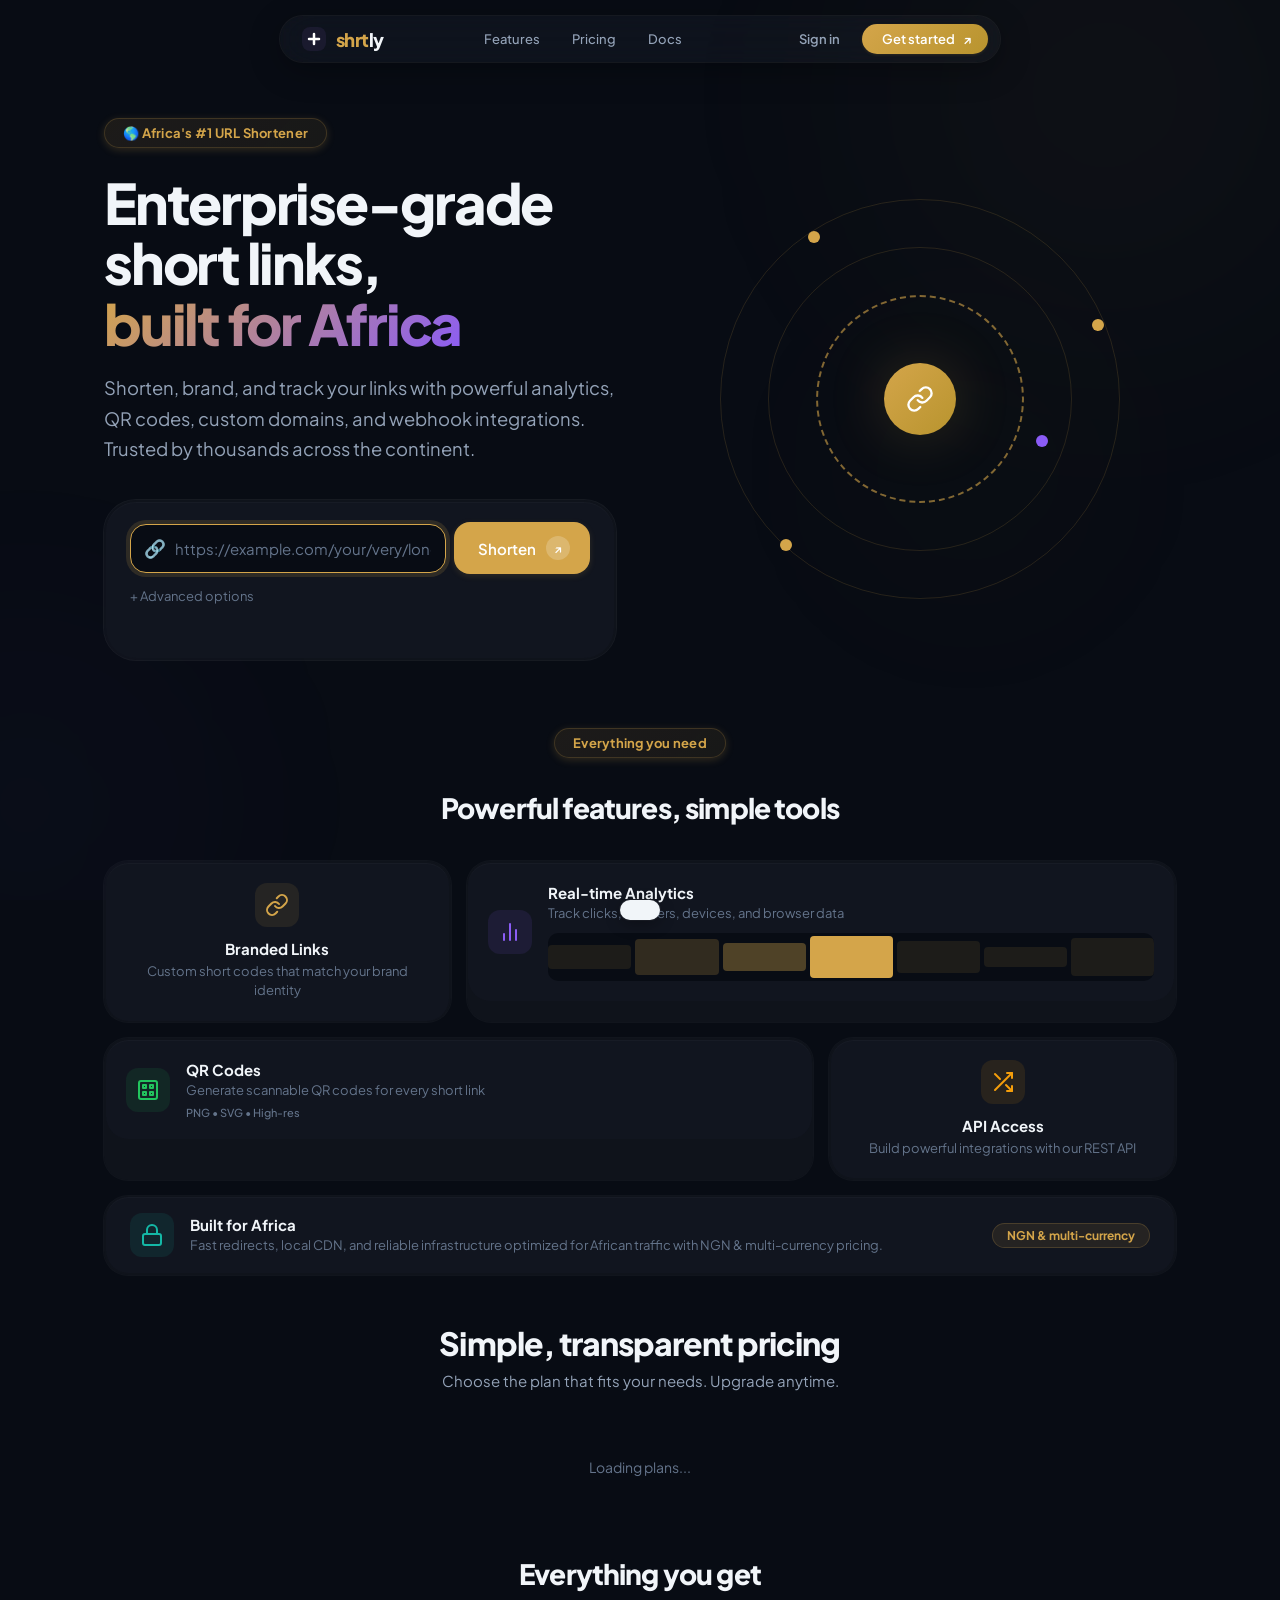
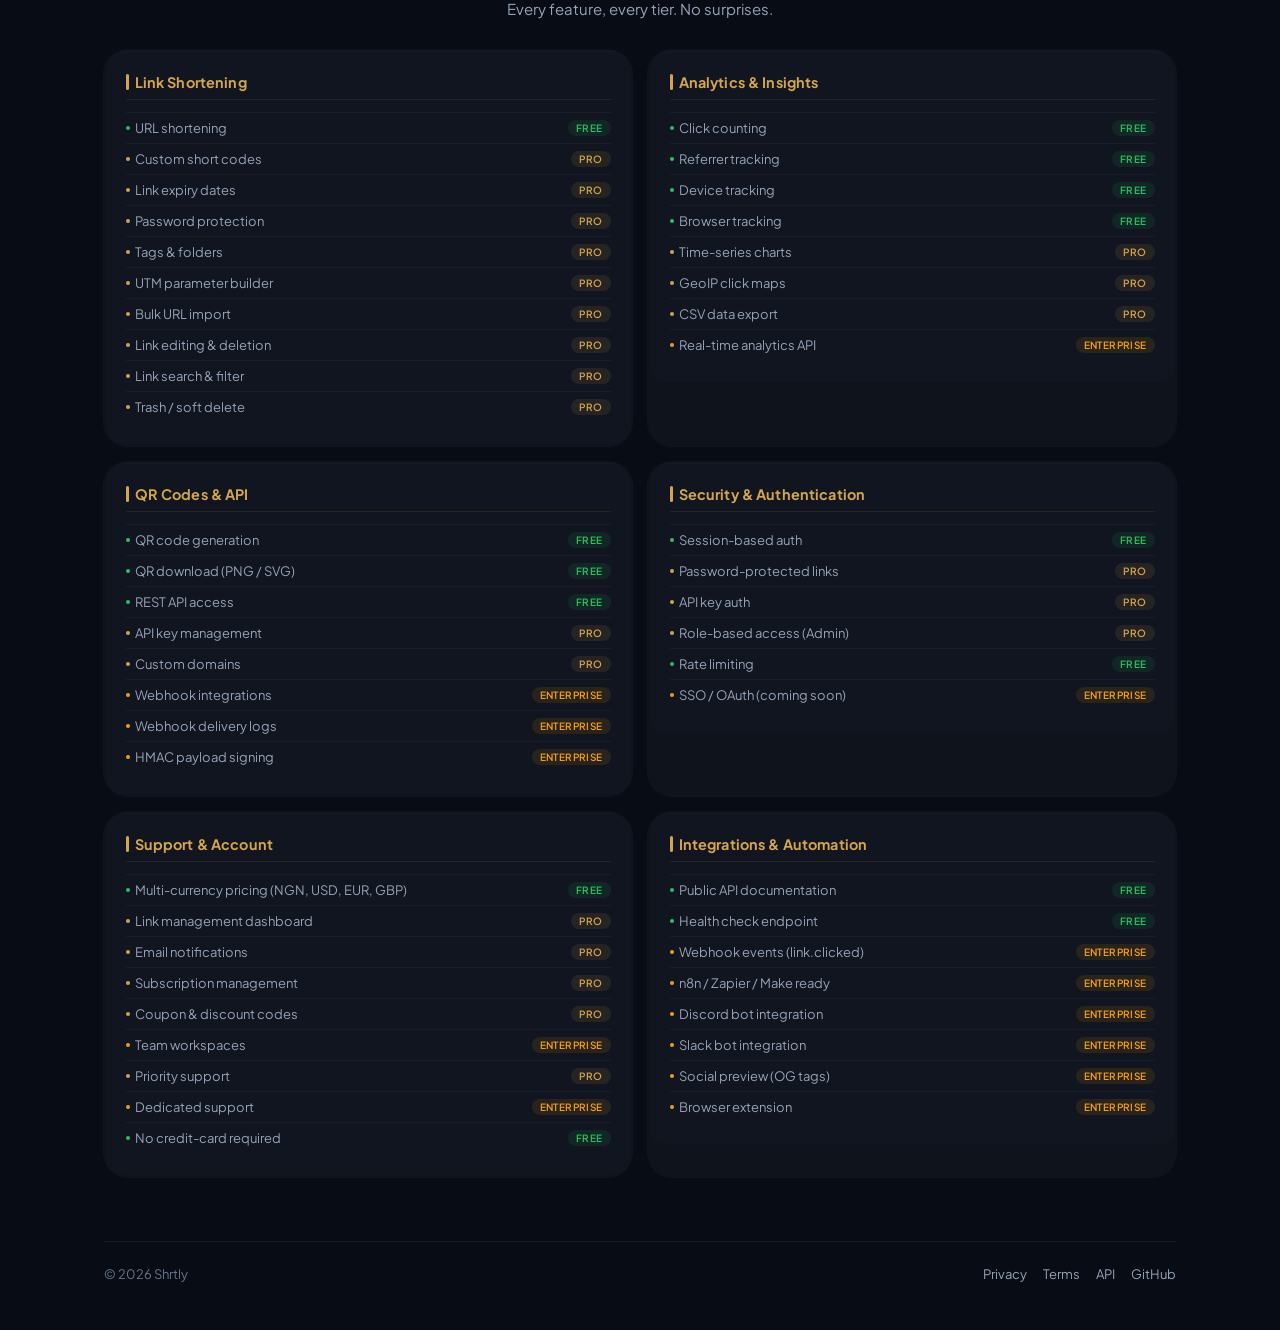
==== commit c2d4148e: "Dark premium homepage redesign: gold/purple accent theme, ethereal glass effects, warm orbs, removed" ====
--- a/src/main/resources/static/index.html
+++ b/src/main/resources/static/index.html
@@ -12,42 +12,42 @@
 <style>
   *, *::before, *::after { box-sizing: border-box; margin: 0; padding: 0; }
   :root {
-    --bg: #f7f5f0;
-    --surface: #ffffff;
-    --surface-glass: rgba(255,255,255,0.82);
-    --border-subtle: rgba(0,0,0,0.05);
-    --border-glass: rgba(255,255,255,0.5);
-    --text-primary: #0f172a;
-    --text-secondary: #475569;
-    --text-tertiary: #94a3b8;
-    --accent: #0f172a;
-    --accent-soft: #eef2f6;
-    --accent-glow: rgba(15,23,42,0.08);
-    --accent-hover: #1e293b;
-    --gold: #b8860b;
-    --gold-soft: #fdf6e3;
-    --gold-glow: rgba(184,134,11,0.12);
-    --green: #0d7a52;
-    --green-soft: #e6f7f0;
-    --red: #b91c1c;
-    --red-soft: #fef2f2;
-    --amber: #92400e;
-    --amber-soft: #fffbeb;
-    --purple: #6d28d9;
-    --purple-soft: #f3f0ff;
-    --teal: #0f766e;
-    --teal-soft: #f0fdfa;
-    --rose: #be123c;
-    --rose-soft: #fef2f2;
+    --bg: #080c14;
+    --surface: #11151f;
+    --surface-glass: rgba(255,255,255,0.03);
+    --border-subtle: rgba(255,255,255,0.06);
+    --border-glass: rgba(255,255,255,0.08);
+    --text-primary: #f1f5f9;
+    --text-secondary: #94a3b8;
+    --text-tertiary: #64748b;
+    --accent: #d4a54a;
+    --accent-soft: rgba(212,165,74,0.1);
+    --accent-glow: rgba(212,165,74,0.15);
+    --accent-hover: #e2b85c;
+    --gold: #d4a54a;
+    --gold-soft: rgba(212,165,74,0.1);
+    --gold-glow: rgba(212,165,74,0.2);
+    --green: #22c55e;
+    --green-soft: rgba(34,197,94,0.1);
+    --red: #ef4444;
+    --red-soft: rgba(239,68,68,0.1);
+    --amber: #f59e0b;
+    --amber-soft: rgba(245,158,11,0.1);
+    --purple: #8b5cf6;
+    --purple-soft: rgba(139,92,246,0.1);
+    --teal: #14b8a6;
+    --teal-soft: rgba(20,184,166,0.1);
+    --rose: #f43f5e;
+    --rose-soft: rgba(244,63,94,0.1);
     --radius-sm: 10px;
     --radius-md: 16px;
     --radius-lg: 24px;
     --radius-xl: 32px;
     --font: 'Plus Jakarta Sans', -apple-system, BlinkMacSystemFont, sans-serif;
-    --shadow-card: 0 0 0 1px rgba(0,0,0,0.04), 0 2px 8px rgba(0,0,0,0.04), 0 12px 32px -8px rgba(0,0,0,0.06);
-    --shadow-glass: 0 0 0 1px rgba(255,255,255,0.3), 0 8px 32px rgba(0,0,0,0.06);
-    --shadow-elevated: 0 0 0 1px rgba(0,0,0,0.04), 0 4px 16px rgba(0,0,0,0.06), 0 24px 48px -12px rgba(0,0,0,0.1);
-    --shadow-warm: 0 0 0 1px rgba(184,134,11,0.08), 0 4px 20px rgba(184,134,11,0.06), 0 12px 40px -8px rgba(0,0,0,0.08);
+    --shadow-card: 0 0 0 1px rgba(255,255,255,0.04), 0 2px 8px rgba(0,0,0,0.2), 0 12px 32px -8px rgba(0,0,0,0.3);
+    --shadow-glass: 0 0 0 1px rgba(255,255,255,0.06), 0 8px 32px rgba(0,0,0,0.3);
+    --shadow-elevated: 0 0 0 1px rgba(255,255,255,0.04), 0 4px 16px rgba(0,0,0,0.3), 0 24px 48px -12px rgba(0,0,0,0.4);
+    --shadow-warm: 0 0 0 1px rgba(212,165,74,0.1), 0 4px 20px rgba(212,165,74,0.08), 0 12px 40px -8px rgba(0,0,0,0.3);
     --ease-spring: cubic-bezier(0.32,0.72,0,1);
     --ease-smooth: cubic-bezier(0.22,1,0.36,1);
   }
@@ -65,22 +65,22 @@
     position: fixed; inset: 0; pointer-events: none; z-index: 0; overflow: hidden;
   }
   .bg-decor .orb {
-    position: absolute; border-radius: 50%; filter: blur(80px); opacity: 0.3;
+    position: absolute; border-radius: 50%; filter: blur(100px); opacity: 0.4;
   }
   .bg-decor .orb-1 {
-    width: 700px; height: 700px;
-    background: radial-gradient(circle, rgba(184,134,11,0.2), rgba(184,134,11,0.05), transparent);
-    top: -250px; right: -200px;
+    width: 750px; height: 750px;
+    background: radial-gradient(circle, rgba(212,165,74,0.12), rgba(212,165,74,0.03), transparent);
+    top: -280px; right: -200px;
   }
   .bg-decor .orb-2 {
     width: 550px; height: 550px;
-    background: radial-gradient(circle, rgba(15,23,42,0.12), transparent);
+    background: radial-gradient(circle, rgba(139,92,246,0.08), transparent);
     bottom: -180px; left: -250px;
   }
   .bg-decor .orb-3 {
-    width: 350px; height: 350px;
-    background: radial-gradient(circle, rgba(184,134,11,0.08), transparent);
-    top: 35%; left: 55%;
+    width: 400px; height: 400px;
+    background: radial-gradient(circle, rgba(212,165,74,0.06), transparent);
+    top: 30%; left: 60%;
   }
   .app { position: relative; z-index: 1; max-width: 1120px; margin: 0 auto; padding: 0 24px 48px; }
 
@@ -97,7 +97,7 @@
     box-shadow: var(--shadow-glass);
     transition: box-shadow 0.4s var(--ease-smooth);
   }
-  .nav-island.scrolled { box-shadow: var(--shadow-elevated); }
+  .nav-island.scrolled { box-shadow: var(--shadow-elevated), 0 0 0 1px rgba(212,165,74,0.08); }
   .nav-brand { display: flex; align-items: center; gap: 8px; text-decoration: none; color: var(--text-primary); }
   .nav-brand svg { width: 28px; height: 28px; }
   .nav-brand span { font-size: 1.15rem; font-weight: 800; letter-spacing: -0.03em; }
@@ -108,7 +108,7 @@
       color: var(--text-secondary); padding: 6px 14px; border-radius: 100px;
       transition: all 0.25s var(--ease-smooth); cursor: pointer;
     }
-    .nav-links a:hover { color: var(--text-primary); background: rgba(0,0,0,0.04); }
+    .nav-links a:hover { color: var(--text-primary); background: rgba(255,255,255,0.06); }
     .nav-links a.dash-link { display: none; }
   .nav-auth { display: flex; align-items: center; gap: 6px; }
   .nav-auth .btn-ghost {
@@ -116,7 +116,7 @@
     color: var(--text-secondary); cursor: pointer; padding: 7px 16px; border-radius: 100px;
     transition: all 0.25s var(--ease-smooth);
   }
-  .nav-auth .btn-ghost:hover { color: var(--text-primary); background: rgba(0,0,0,0.04); }
+  .nav-auth .btn-ghost:hover { color: var(--text-primary); background: rgba(255,255,255,0.06); }
   .user-badge {
     display: flex; align-items: center; gap: 6px; font-size: 0.8125rem; color: var(--text-secondary);
   }
@@ -137,14 +137,14 @@
 
   .btn-primary {
     display: inline-flex; align-items: center; gap: 8px;
-    background: linear-gradient(135deg, var(--accent), #1e293b);
+    background: linear-gradient(135deg, var(--accent), #b8942e);
     color: #fff; border: none;
     font: inherit; font-size: 0.8125rem; font-weight: 600;
     padding: 7px 16px 7px 20px; border-radius: 100px;
     cursor: pointer; transition: all 0.3s var(--ease-spring);
     box-shadow: 0 1px 3px var(--accent-glow);
   }
-  .btn-primary:hover { background: linear-gradient(135deg, #1e293b, var(--accent)); box-shadow: 0 4px 16px var(--accent-glow), 0 0 0 1px rgba(184,134,11,0.15); transform: translateY(-1px); }
+  .btn-primary:hover { background: linear-gradient(135deg, #b8942e, var(--accent)); box-shadow: 0 4px 16px var(--accent-glow), 0 0 0 1px rgba(212,165,74,0.2); transform: translateY(-1px); }
   .btn-primary:active { transform: scale(0.97); }
 
   /* --- Hero Split Layout --- */
@@ -159,18 +159,18 @@
   }
   .hero-badge {
     display: inline-flex; align-items: center; gap: 8px;
-    background: linear-gradient(135deg, var(--gold-soft), #f8f0d6);
+    background: linear-gradient(135deg, var(--gold-soft), rgba(212,165,74,0.08));
     color: var(--gold);
     font-size: 0.8125rem; font-weight: 700; padding: 6px 18px; border-radius: 100px;
     margin-bottom: 24px; letter-spacing: 0.02em;
-    border: 1px solid rgba(184,134,11,0.15);
+    border: 1px solid rgba(212,165,74,0.2);
     box-shadow: 0 2px 8px var(--gold-glow);
   }
   .hero h1 {
     font-size: 3.5rem; font-weight: 800; line-height: 1.08; letter-spacing: -0.04em;
     margin-bottom: 20px;
   }
-  .hero h1 em { font-style: normal; background: linear-gradient(135deg, var(--gold), var(--accent)); -webkit-background-clip: text; -webkit-text-fill-color: transparent; background-clip: text; }
+  .hero h1 em { font-style: normal; background: linear-gradient(135deg, var(--gold), var(--purple)); -webkit-background-clip: text; -webkit-text-fill-color: transparent; background-clip: text; }
   .hero p {
     font-size: 1.15rem; color: var(--text-secondary); line-height: 1.65;
     margin-bottom: 36px; max-width: 520px;
@@ -183,7 +183,7 @@
   }
   .hero-visual .vis-ring {
     position: absolute; border-radius: 50%;
-    border: 1.5px solid rgba(184,134,11,0.1);
+    border: 1.5px solid rgba(212,165,74,0.15);
     top: 50%; left: 50%; transform: translate(-50%,-50%);
   }
   .hero-visual .vis-ring-1 { width: 100%; height: 100%; }
@@ -191,9 +191,9 @@
   .hero-visual .vis-ring-3 { width: 52%; height: 52%; border-color: var(--gold); border-width: 2px; border-style: dashed; opacity: 0.6; }
   .hero-visual .vis-centre {
     width: 72px; height: 72px; border-radius: 50%;
-    background: linear-gradient(135deg, var(--accent), #1e293b);
+    background: linear-gradient(135deg, var(--accent), #b8942e);
     display: flex; align-items: center; justify-content: center;
-    box-shadow: 0 0 60px rgba(184,134,11,0.15);
+    box-shadow: 0 0 60px rgba(212,165,74,0.2);
     position: relative; z-index: 2;
   }
   .hero-visual .vis-centre svg { width: 28px; height: 28px; color: #fff; }
@@ -204,7 +204,7 @@
   .hero-visual .vis-dot-1 { top: 8%; left: 22%; background: var(--gold); }
   .hero-visual .vis-dot-2 { top: 30%; right: 4%; }
   .hero-visual .vis-dot-3 { bottom: 12%; left: 15%; }
-  .hero-visual .vis-dot-4 { bottom: 38%; right: 18%; background: var(--accent); }
+  .hero-visual .vis-dot-4 { bottom: 38%; right: 18%; background: var(--purple); }
   .hero-visual .vis-dot-pulse {
     animation: pulse-dot 2.5s ease-in-out infinite;
   }
@@ -215,15 +215,15 @@
 
   /* --- Shorten Card (Double-Bezel) --- */
   .shorten-outer {
-    background: rgba(255,255,255,0.5); padding: 2px;
+    background: rgba(255,255,255,0.03); padding: 2px;
     border-radius: var(--radius-xl);
-    box-shadow: 0 0 0 1px rgba(0,0,0,0.04);
+    box-shadow: 0 0 0 1px rgba(255,255,255,0.06);
     margin-bottom: 20px;
   }
   .shorten-inner {
     background: var(--surface); border-radius: calc(var(--radius-xl) - 2px);
     padding: 20px 24px 24px;
-    box-shadow: inset 0 1px 1px rgba(255,255,255,0.6);
+    box-shadow: inset 0 1px 1px rgba(255,255,255,0.03);
   }
   .shorten-input-row {
     display: flex; gap: 8px; align-items: center;
@@ -237,7 +237,7 @@
   }
   .shorten-input-row input {
     width: 100%; padding: 14px 14px 14px 44px;
-    border: 1.5px solid rgba(0,0,0,0.06); border-radius: var(--radius-md);
+    border: 1.5px solid rgba(255,255,255,0.08); border-radius: var(--radius-md);
     font: inherit; font-size: 0.9375rem; color: var(--text-primary);
     background: var(--bg); outline: none; transition: all 0.25s var(--ease-smooth);
   }
@@ -263,29 +263,29 @@
   }
   .shorten-btn:hover .btn-icon { transform: translateX(2px) translateY(-1px); }
 
-  .oauth-btn { display:flex;align-items:center;justify-content:center;gap:8px;width:100%;padding:9px 14px;border:1.5px solid rgba(0,0,0,0.08);border-radius:var(--radius-sm);background:var(--surface);color:var(--text-primary);font:inherit;font-size:0.8125rem;font-weight:600;cursor:pointer;transition:all 0.2s var(--ease-smooth) }
-  .oauth-btn:hover { border-color:var(--accent);background:rgba(184,134,11,0.03) }
+  .oauth-btn { display:flex;align-items:center;justify-content:center;gap:8px;width:100%;padding:9px 14px;border:1.5px solid rgba(255,255,255,0.1);border-radius:var(--radius-sm);background:var(--surface);color:var(--text-primary);font:inherit;font-size:0.8125rem;font-weight:600;cursor:pointer;transition:all 0.2s var(--ease-smooth) }
+  .oauth-btn:hover { border-color:var(--accent);background:rgba(212,165,74,0.06) }
   .shorten-status { font-size: 0.8125rem; margin-top: 10px; color: var(--text-secondary); min-height: 1.25rem; }
   .shorten-status .error { color: var(--red); }
   .result-pane {
     display: none; margin-top: 16px; padding: 14px 18px;
-    background: var(--green-soft); border: 1px solid rgba(15,151,61,0.2);
+    background: var(--green-soft); border: 1px solid rgba(34,197,94,0.2);
     border-radius: var(--radius-md); align-items: center; gap: 12px;
     animation: slideUp 0.35s var(--ease-smooth);
   }
   .result-pane.show { display: flex; }
   .result-pane .short-url {
-    flex: 1; font-size: 1rem; font-weight: 600; color: #0a7a37;
+    flex: 1; font-size: 1rem; font-weight: 600; color: var(--green);
     text-decoration: none; word-break: break-all;
   }
   .result-pane .short-url:hover { text-decoration: underline; }
   .copy-btn {
-    background: transparent; border: 1px solid rgba(15,151,61,0.25); border-radius: 8px;
+    background: transparent; border: 1px solid rgba(34,197,94,0.25); border-radius: 8px;
     padding: 6px 14px; font: inherit; font-size: 0.8125rem; font-weight: 500;
-    color: #0a7a37; cursor: pointer; transition: all 0.2s var(--ease-smooth); white-space: nowrap;
-  }
-  .copy-btn:hover { background: rgba(15,151,61,0.08); }
-  .copy-btn.copied { background: #0f973d; color: #fff; border-color: #0f973d; }
+    color: var(--green); cursor: pointer; transition: all 0.2s var(--ease-smooth); white-space: nowrap;
+  }
+  .copy-btn:hover { background: rgba(34,197,94,0.08); }
+  .copy-btn.copied { background: var(--green); color: #fff; border-color: var(--green); }
 
   .advanced-row {
     display: flex; align-items: center; gap: 8px; margin-top: 14px;
@@ -306,7 +306,7 @@
     margin-bottom: 3px;
   }
   .advanced-options input {
-    width: 100%; padding: 10px 14px; border: 1.5px solid rgba(0,0,0,0.06); border-radius: var(--radius-sm);
+    width: 100%; padding: 10px 14px; border: 1.5px solid rgba(255,255,255,0.08); border-radius: var(--radius-sm);
     font: inherit; font-size: 0.8125rem; color: var(--text-primary);
     background: var(--bg); outline: none; transition: all 0.2s var(--ease-smooth);
   }
@@ -324,14 +324,14 @@
   .bento-item-wide { grid-column: span 2; }
   .bento-item-full { grid-column: 1 / -1; }
   .feature-outer {
-    background: rgba(255,255,255,0.5); padding: 1.5px; border-radius: var(--radius-lg);
-    box-shadow: 0 0 0 1px rgba(0,0,0,0.03);
+    background: rgba(255,255,255,0.03); padding: 1.5px; border-radius: var(--radius-lg);
+    box-shadow: 0 0 0 1px rgba(255,255,255,0.04);
     transition: all 0.5s var(--ease-smooth);
     position: relative; overflow: hidden;
   }
   .feature-outer::before {
     content: ''; position: absolute; inset: -2px; border-radius: inherit;
-    background: linear-gradient(135deg, transparent 40%, rgba(53,99,233,0.04) 100%);
+    background: linear-gradient(135deg, transparent 40%, rgba(212,165,74,0.04) 100%);
     opacity: 0; transition: opacity 0.5s var(--ease-smooth); pointer-events: none;
   }
   .feature-outer:hover::before { opacity: 1; }
@@ -339,7 +339,7 @@
   .feature-inner {
     background: var(--surface); border-radius: calc(var(--radius-lg) - 1.5px);
     padding: 20px; text-align: center;
-    box-shadow: inset 0 1px 1px rgba(255,255,255,0.6);
+    box-shadow: inset 0 1px 1px rgba(255,255,255,0.03);
     position: relative; z-index: 1;
   }
   .feature-inner.horizontal {
@@ -372,8 +372,8 @@
   .feature-inner .feature-preview .bar {
     flex: 1; height: 16px; border-radius: 4px; background: var(--accent-soft);
   }
-  .feature-inner .feature-preview .bar:nth-child(2) { background: rgba(53,99,233,0.3); }
-  .feature-inner .feature-preview .bar:nth-child(3) { background: rgba(53,99,233,0.5); }
+  .feature-inner .feature-preview .bar:nth-child(2) { background: rgba(212,165,74,0.2); }
+  .feature-inner .feature-preview .bar:nth-child(3) { background: rgba(212,165,74,0.35); }
   .feature-inner .feature-preview .bar:nth-child(4) { background: var(--accent); }
   .feature-inner .feat-label {
     font-size: 0.6875rem; color: var(--text-tertiary); margin-top: 6px;
@@ -386,12 +386,12 @@
   .pricing-header h2 { font-size: 2rem; font-weight: 800; letter-spacing: -0.03em; margin-bottom: 8px; }
   .pricing-header p { font-size: 0.9375rem; color: var(--text-secondary); }
   .pricing-grid { display: grid; grid-template-columns: repeat(3, 1fr); gap: 16px; }
-  .pricing-outer { background: rgba(255,255,255,0.5); padding: 1.5px; border-radius: var(--radius-lg); box-shadow: 0 0 0 1px rgba(0,0,0,0.03); transition: all 0.5s var(--ease-smooth); position: relative; }
+  .pricing-outer { background: rgba(255,255,255,0.03); padding: 1.5px; border-radius: var(--radius-lg); box-shadow: 0 0 0 1px rgba(255,255,255,0.04); transition: all 0.5s var(--ease-smooth); position: relative; }
   .pricing-outer:hover { box-shadow: var(--shadow-card); transform: translateY(-4px); }
-  .pricing-outer.featured { background: linear-gradient(135deg, var(--gold), var(--accent)); padding: 2px; }
+  .pricing-outer.featured { background: linear-gradient(135deg, rgba(212,165,74,0.3), rgba(212,165,74,0.1)); padding: 2px; }
   .pricing-outer.featured .pricing-inner { background: var(--surface); border-radius: calc(var(--radius-lg) - 2px); }
-  .pricing-outer.featured .pricing-badge { position: absolute; top: -10px; left: 50%; transform: translateX(-50%); background: linear-gradient(135deg, var(--gold), #a0750a); color: #fff; font-size: 0.6875rem; font-weight: 700; padding: 3px 14px; border-radius: 100px; letter-spacing: 0.02em; z-index: 2; box-shadow: 0 2px 8px var(--gold-glow); }
-  .pricing-inner { background: var(--surface); border-radius: calc(var(--radius-lg) - 1.5px); padding: 28px; box-shadow: inset 0 1px 1px rgba(255,255,255,0.6); }
+  .pricing-outer.featured .pricing-badge { position: absolute; top: -10px; left: 50%; transform: translateX(-50%); background: linear-gradient(135deg, var(--gold), #b8942e); color: #fff; font-size: 0.6875rem; font-weight: 700; padding: 3px 14px; border-radius: 100px; letter-spacing: 0.02em; z-index: 2; box-shadow: 0 2px 8px var(--gold-glow); }
+  .pricing-inner { background: var(--surface); border-radius: calc(var(--radius-lg) - 1.5px); padding: 28px; box-shadow: inset 0 1px 1px rgba(255,255,255,0.03); }
   .pricing-inner h3 { font-size: 1.15rem; font-weight: 700; margin-bottom: 2px; }
   .pricing-inner .pricing-sub { font-size: 0.8125rem; color: var(--text-tertiary); margin-bottom: 16px; }
   .pricing-inner .pricing-amount { font-size: 2.5rem; font-weight: 800; letter-spacing: -0.03em; }
@@ -399,7 +399,7 @@
   .pricing-inner .pricing-amount .period { font-size: 0.875rem; font-weight: 500; color: var(--text-tertiary); }
   .pricing-inner .pricing-desc { font-size: 0.8125rem; color: var(--text-secondary); margin: 12px 0 16px; line-height: 1.5; }
   .pricing-features { list-style: none; margin-bottom: 24px; }
-  .pricing-features li { font-size: 0.8125rem; color: var(--text-secondary); padding: 7px 0; display: flex; align-items: center; gap: 8px; border-top: 1px solid rgba(0,0,0,0.04); }
+  .pricing-features li { font-size: 0.8125rem; color: var(--text-secondary); padding: 7px 0; display: flex; align-items: center; gap: 8px; border-top: 1px solid rgba(255,255,255,0.06); }
   .pricing-features li:first-child { border-top: none; }
   .pricing-features li .check { color: var(--green); font-weight: 700; }
   .pricing-features li .cross { color: var(--text-tertiary); }
@@ -444,13 +444,13 @@
 
   /* --- URL List (Double-Bezel) --- */
   .list-outer {
-    background: rgba(255,255,255,0.5); padding: 1.5px; border-radius: var(--radius-lg);
-    box-shadow: 0 0 0 1px rgba(0,0,0,0.03); margin-bottom: 16px;
+    background: rgba(255,255,255,0.03); padding: 1.5px; border-radius: var(--radius-lg);
+    box-shadow: 0 0 0 1px rgba(255,255,255,0.04); margin-bottom: 16px;
   }
   .list-inner {
     background: var(--surface); border-radius: calc(var(--radius-lg) - 1.5px);
     padding: 20px 24px;
-    box-shadow: inset 0 1px 1px rgba(255,255,255,0.6);
+    box-shadow: inset 0 1px 1px rgba(255,255,255,0.03);
   }
   .list-header {
     display: flex; justify-content: space-between; align-items: center; margin-bottom: 16px;
@@ -459,7 +459,7 @@
   .list-header .count { font-size: 0.8125rem; color: var(--text-tertiary); }
   .list-search {
     width: 100%; padding: 10px 14px 10px 38px;
-    border: 1.5px solid rgba(0,0,0,0.06); border-radius: var(--radius-sm);
+    border: 1.5px solid rgba(255,255,255,0.08); border-radius: var(--radius-sm);
     font: inherit; font-size: 0.8125rem; color: var(--text-primary);
     background: var(--bg); outline: none; margin-bottom: 12px;
     transition: all 0.2s var(--ease-smooth);
@@ -467,14 +467,14 @@
   .list-search:focus { border-color: var(--accent); box-shadow: 0 0 0 3px var(--accent-glow); }
   .filter-row { display: flex; gap: 8px; align-items: center; margin-bottom: 12px; flex-wrap: wrap; }
   .filter-row label { font-size: 0.75rem; color: var(--text-secondary); font-weight: 600; }
-  .filter-row input { padding: 8px 12px; border: 1.5px solid rgba(0,0,0,0.06); border-radius: var(--radius-sm); font: inherit; font-size: 0.75rem; background: var(--bg); outline: none; transition: all 0.2s var(--ease-smooth); }
+  .filter-row input { padding: 8px 12px; border: 1.5px solid rgba(255,255,255,0.08); border-radius: var(--radius-sm); font: inherit; font-size: 0.75rem; background: var(--bg); outline: none; transition: all 0.2s var(--ease-smooth); }
   .filter-row input:focus { border-color: var(--accent); }
   .filter-clear { font-size: 0.75rem; color: var(--text-tertiary); cursor: pointer; text-decoration: none; }
   .filter-clear:hover { color: var(--accent); }
-  .trash-badge { font-size: 0.625rem; font-weight: 600; padding: 2px 8px; border-radius: 100px; background: #fef2f2; color: var(--red); }
+  .trash-badge { font-size: 0.625rem; font-weight: 600; padding: 2px 8px; border-radius: 100px; background: var(--red-soft); color: var(--red); }
   .tag-badge { display: inline-block; padding: 1px 8px; border-radius: 100px; font-size: 0.625rem; font-weight: 600; margin: 1px 2px; line-height: 1.6; }
   .tag-badge-sm { padding: 0 6px; font-size: 0.5625rem; }
-  .folder-select { padding: 8px 12px; border: 1.5px solid rgba(0,0,0,0.06); border-radius: var(--radius-sm); font: inherit; font-size: 0.75rem; background: var(--bg); outline: none; cursor: pointer; }
+  .folder-select { padding: 8px 12px; border: 1.5px solid rgba(255,255,255,0.08); border-radius: var(--radius-sm); font: inherit; font-size: 0.75rem; background: var(--bg); outline: none; cursor: pointer; }
   .folder-select:focus { border-color: var(--accent); }
   .color-picker { display: flex; gap: 4px; flex-wrap: wrap; }
   .color-swatch { width: 24px; height: 24px; border-radius: 50%; border: 2px solid transparent; cursor: pointer; }
@@ -485,22 +485,22 @@
   .tab-btn { padding: 8px 18px; font-size: 0.8125rem; font-weight: 600; color: var(--text-tertiary); cursor: pointer; border: none; background: none; border-bottom: 2px solid transparent; margin-bottom: -2px; transition: all 0.2s var(--ease-smooth); font-family: var(--font); }
   .tab-btn.active { color: var(--accent); border-bottom-color: var(--accent); }
   .tab-btn:hover { color: var(--text-secondary); }
-  .bulk-textarea { width: 100%; min-height: 160px; padding: 12px; border: 1.5px solid rgba(0,0,0,0.06); border-radius: var(--radius-sm); font-family: var(--mono); font-size: 0.75rem; background: var(--bg); outline: none; resize: vertical; color: var(--text-primary); }
+  .bulk-textarea { width: 100%; min-height: 160px; padding: 12px; border: 1.5px solid rgba(255,255,255,0.08); border-radius: var(--radius-sm); font-family: var(--mono); font-size: 0.75rem; background: var(--bg); outline: none; resize: vertical; color: var(--text-primary); }
   .bulk-textarea:focus { border-color: var(--accent); }
-  .bulk-file-wrap { display: flex; align-items: center; gap: 10px; padding: 20px; border: 2px dashed rgba(0,0,0,0.08); border-radius: var(--radius-md); background: var(--bg); cursor: pointer; }
+  .bulk-file-wrap { display: flex; align-items: center; gap: 10px; padding: 20px; border: 2px dashed rgba(255,255,255,0.1); border-radius: var(--radius-md); background: var(--bg); cursor: pointer; }
   .bulk-file-wrap:hover { border-color: var(--accent); }
   .bulk-preview { margin-top: 16px; }
   .bulk-preview h4 { font-size: 0.8125rem; font-weight: 600; margin-bottom: 8px; }
   .bulk-table { width: 100%; border-collapse: collapse; font-size: 0.75rem; margin-top: 8px; }
-  .bulk-table th { text-align: left; padding: 6px 8px; font-weight: 600; color: var(--text-secondary); border-bottom: 1px solid rgba(0,0,0,0.04); font-size: 0.6875rem; text-transform: uppercase; letter-spacing: 0.03em; background: var(--bg); }
-  .bulk-table td { padding: 6px 8px; border-bottom: 1px solid rgba(0,0,0,0.03); vertical-align: middle; }
+  .bulk-table th { text-align: left; padding: 6px 8px; font-weight: 600; color: var(--text-secondary); border-bottom: 1px solid rgba(255,255,255,0.06); font-size: 0.6875rem; text-transform: uppercase; letter-spacing: 0.03em; background: var(--bg); }
+  .bulk-table td { padding: 6px 8px; border-bottom: 1px solid rgba(255,255,255,0.04); vertical-align: middle; }
   .bulk-table td:first-child { font-family: var(--mono); font-size: 0.6875rem; color: var(--text-primary); }
   .bulk-table .row-success td { color: var(--green); }
   .bulk-table .row-error td { color: var(--red); }
   .bulk-table .truncate { max-width: 240px; overflow: hidden; text-overflow: ellipsis; white-space: nowrap; display: block; }
   .bulk-summary { font-size: 0.875rem; padding: 12px; border-radius: var(--radius-sm); margin-bottom: 12px; font-weight: 600; }
   .bulk-summary.success { background: var(--green-soft); color: var(--green); }
-  .bulk-summary.partial { background: #fffbeb; color: var(--amber); }
+  .bulk-summary.partial { background: var(--amber-soft); color: var(--amber); }
   .list-search-wrap { position: relative; }
   .list-search-wrap .search-icon {
     position: absolute; left: 12px; top: 50%; transform: translateY(-50%);
@@ -509,7 +509,7 @@
   .url-list { list-style: none; }
   .url-item {
     display: flex; align-items: center; gap: 12px;
-    padding: 12px 0; border-top: 1px solid rgba(0,0,0,0.04);
+    padding: 12px 0; border-top: 1px solid rgba(255,255,255,0.06);
   }
   .url-item:first-child { border-top: none; }
   .url-item .info { flex: 1; min-width: 0; }
@@ -531,18 +531,18 @@
   }
   .url-item .time { font-size: 0.75rem; color: var(--text-tertiary); white-space: nowrap; }
   .url-item .action-btn {
-    background: none; border: 1px solid rgba(0,0,0,0.06); border-radius: 8px;
+    background: none; border: 1px solid rgba(255,255,255,0.08); border-radius: 8px;
     cursor: pointer; padding: 4px 8px; font-size: 0.75rem; color: var(--text-tertiary);
     font-family: inherit; transition: all 0.2s var(--ease-smooth);
   }
   .url-item .action-btn:hover { background: var(--accent-soft); color: var(--accent); border-color: var(--accent); }
-  .url-item .action-btn.danger:hover { background: #fef2f2; color: var(--red); border-color: var(--red); }
+  .url-item .action-btn.danger:hover { background: var(--red-soft); color: var(--red); border-color: var(--red); }
   .empty-state { color: var(--text-tertiary); text-align: center; padding: 32px 0; font-size: 0.875rem; }
 
   /* --- Analytics View --- */
   .analytics-toolbar { display: flex; gap: 8px; margin-bottom: 12px; flex-wrap: wrap; align-items: center; }
   .analytics-toolbar select, .analytics-toolbar input {
-    padding: 8px 12px; border: 1.5px solid rgba(0,0,0,0.06); border-radius: var(--radius-sm);
+    padding: 8px 12px; border: 1.5px solid rgba(255,255,255,0.08); border-radius: var(--radius-sm);
     font: inherit; font-size: 0.8125rem; background: var(--bg); outline: none;
     transition: all 0.2s var(--ease-smooth);
   }
@@ -551,12 +551,12 @@
     display: grid; grid-template-columns: 1fr 1fr; gap: 12px; margin-bottom: 16px;
   }
   .analytics-card-outer {
-    background: rgba(255,255,255,0.5); padding: 1.5px; border-radius: var(--radius-md);
-    box-shadow: 0 0 0 1px rgba(0,0,0,0.03);
+    background: rgba(255,255,255,0.03); padding: 1.5px; border-radius: var(--radius-md);
+    box-shadow: 0 0 0 1px rgba(255,255,255,0.04);
   }
   .analytics-card-inner {
     background: var(--surface); border-radius: calc(var(--radius-md) - 1.5px);
-    padding: 16px; box-shadow: inset 0 1px 1px rgba(255,255,255,0.6);
+    padding: 16px; box-shadow: inset 0 1px 1px rgba(255,255,255,0.03);
   }
   .analytics-card-inner h4 { font-size: 0.8125rem; font-weight: 600; color: var(--text-secondary); margin-bottom: 8px; }
   .analytics-stat { font-size: 1.75rem; font-weight: 800; color: var(--accent); }
@@ -578,7 +578,7 @@
   .click-log { font-size: 0.8125rem; }
   .click-log .log-row {
     display: flex; justify-content: space-between; padding: 6px 0;
-    border-top: 1px solid rgba(0,0,0,0.04); font-size: 0.75rem; color: var(--text-secondary);
+    border-top: 1px solid rgba(255,255,255,0.06); font-size: 0.75rem; color: var(--text-secondary);
   }
   .click-log .log-row:first-child { border-top: none; }
   .click-log .log-row .log-time { color: var(--text-tertiary); flex-shrink: 0; }
@@ -590,37 +590,37 @@
     display: grid; grid-template-columns: repeat(3, 1fr); gap: 12px; margin-bottom: 20px;
   }
   .admin-stat-outer {
-    background: rgba(255,255,255,0.5); padding: 1.5px; border-radius: var(--radius-md);
+    background: rgba(255,255,255,0.03); padding: 1.5px; border-radius: var(--radius-md);
   }
   .admin-stat-inner {
     background: var(--surface); border-radius: calc(var(--radius-md) - 1.5px);
     padding: 20px; text-align: center;
-    box-shadow: inset 0 1px 1px rgba(255,255,255,0.6);
+    box-shadow: inset 0 1px 1px rgba(255,255,255,0.03);
   }
   .admin-stat-inner .stat-value { font-size: 2rem; font-weight: 800; color: var(--accent); }
   .admin-stat-inner .stat-label { font-size: 0.75rem; color: var(--text-tertiary); margin-top: 2px; }
 
   .settings-group { border: 1px solid var(--border-subtle); border-radius: var(--radius-sm); margin-bottom: 8px; overflow: hidden; }
   .settings-summary { padding: 10px 14px; font-size: 0.8125rem; font-weight: 600; cursor: pointer; user-select: none; background: var(--bg); }
-  .settings-summary:hover { background: rgba(0,0,0,0.02); }
+  .settings-summary:hover { background: rgba(255,255,255,0.04); }
   .settings-body { padding: 10px 14px 14px; }
   .settings-row { display: grid; grid-template-columns: 1fr 1fr; gap: 10px; }
 
   /* --- Modals --- */
   .modal-overlay {
-    display: none; position: fixed; inset: 0; background: rgba(11,13,23,0.5);
+    display: none; position: fixed; inset: 0; background: rgba(0,0,0,0.7);
     backdrop-filter: blur(8px); z-index: 200;
     justify-content: center; align-items: center; padding: 24px;
   }
   .modal-overlay.open { display: flex; }
   .modal-outer {
-    background: rgba(255,255,255,0.5); padding: 1.5px; border-radius: var(--radius-lg);
+    background: rgba(255,255,255,0.03); padding: 1.5px; border-radius: var(--radius-lg);
     box-shadow: var(--shadow-elevated); width: 100%; max-width: 420px;
     animation: modalIn 0.35s var(--ease-smooth);
   }
   .modal-inner {
     background: var(--surface); border-radius: calc(var(--radius-lg) - 1.5px);
-    padding: 28px; box-shadow: inset 0 1px 1px rgba(255,255,255,0.6);
+    padding: 28px; box-shadow: inset 0 1px 1px rgba(255,255,255,0.03);
   }
   @keyframes modalIn {
     from { opacity: 0; transform: scale(0.95) translateY(8px); }
@@ -631,7 +631,7 @@
   .form-group { margin-bottom: 14px; }
   .form-group label { display: block; font-size: 0.8125rem; font-weight: 500; margin-bottom: 4px; color: var(--text-secondary); }
   .form-group input {
-    width: 100%; padding: 10px 14px; border: 1.5px solid rgba(0,0,0,0.06); border-radius: var(--radius-sm);
+    width: 100%; padding: 10px 14px; border: 1.5px solid rgba(255,255,255,0.08); border-radius: var(--radius-sm);
     font: inherit; font-size: 0.9375rem; color: var(--text-primary);
     background: var(--bg); outline: none; transition: all 0.2s var(--ease-smooth);
   }
@@ -664,17 +664,17 @@
   .password-gate { display: none; text-align: center; max-width: 480px; margin: 48px auto; }
   .password-gate.show { display: block; }
   .gate-outer {
-    background: rgba(255,255,255,0.5); padding: 1.5px; border-radius: var(--radius-lg);
+    background: rgba(255,255,255,0.03); padding: 1.5px; border-radius: var(--radius-lg);
   }
   .gate-inner {
     background: var(--surface); border-radius: calc(var(--radius-lg) - 1.5px);
-    padding: 32px; box-shadow: inset 0 1px 1px rgba(255,255,255,0.6);
+    padding: 32px; box-shadow: inset 0 1px 1px rgba(255,255,255,0.03);
   }
   .gate-inner h2 { font-size: 1.25rem; font-weight: 700; margin-bottom: 8px; }
   .gate-inner p { font-size: 0.875rem; color: var(--text-secondary); margin-bottom: 20px; }
   .gate-inner .input-group { display: flex; gap: 8px; justify-content: center; }
   .gate-inner input {
-    padding: 10px 14px; border: 1.5px solid rgba(0,0,0,0.06); border-radius: var(--radius-sm);
+    padding: 10px 14px; border: 1.5px solid rgba(255,255,255,0.08); border-radius: var(--radius-sm);
     font: inherit; font-size: 0.9375rem; outline: none; flex: 1; max-width: 240px;
     transition: all 0.2s var(--ease-smooth);
   }
@@ -683,7 +683,7 @@
   /* --- Bulk Import Modal --- */
   .bulk-textarea {
     width: 100%; min-height: 160px; padding: 12px 14px;
-    border: 1.5px solid rgba(0,0,0,0.06); border-radius: var(--radius-sm);
+    border: 1.5px solid rgba(255,255,255,0.08); border-radius: var(--radius-sm);
     font: inherit; font-size: 0.8125rem; font-family: monospace;
     background: var(--bg); outline: none; resize: vertical;
     transition: all 0.2s var(--ease-smooth);
@@ -691,7 +691,7 @@
   .bulk-textarea:focus { border-color: var(--accent); }
   .bulk-results { margin-top: 12px; max-height: 200px; overflow-y: auto; }
   .bulk-results .bulk-item {
-    padding: 6px 0; border-top: 1px solid rgba(0,0,0,0.04);
+    padding: 6px 0; border-top: 1px solid rgba(255,255,255,0.06);
     font-size: 0.8125rem; display: flex; align-items: center; gap: 8px;
   }
   .bulk-results .bulk-item .status-dot {
@@ -720,8 +720,8 @@
   .all-features-header p { font-size: 0.9375rem; color: var(--text-secondary); }
   .feat-grid { display: grid; grid-template-columns: 1fr 1fr; gap: 16px; }
   .feat-group-outer {
-    background: rgba(255,255,255,0.5); padding: 1.5px; border-radius: var(--radius-lg);
-    box-shadow: 0 0 0 1px rgba(0,0,0,0.03);
+    background: rgba(255,255,255,0.03); padding: 1.5px; border-radius: var(--radius-lg);
+    box-shadow: 0 0 0 1px rgba(255,255,255,0.04);
     transition: all 0.4s var(--ease-smooth);
     position: relative; overflow: hidden;
   }
@@ -731,7 +731,7 @@
   }
   .feat-group-inner {
     background: var(--surface); border-radius: calc(var(--radius-md) - 1.5px);
-    padding: 22px 20px; box-shadow: inset 0 1px 1px rgba(255,255,255,0.6);
+    padding: 22px 20px; box-shadow: inset 0 1px 1px rgba(255,255,255,0.03);
   }
   .feat-group-title {
     font-size: 0.9rem; font-weight: 700; margin-bottom: 12px;
@@ -745,7 +745,7 @@
   }
   .feat-row {
     display: flex; align-items: center; justify-content: space-between;
-    padding: 7px 0; font-size: 0.8125rem; border-top: 1px solid rgba(0,0,0,0.03);
+    padding: 7px 0; font-size: 0.8125rem; border-top: 1px solid rgba(255,255,255,0.04);
   }
   .feat-row:first-of-type { border-top: none; }
   .feat-row .feat-name { color: var(--text-secondary); display: flex; align-items: center; gap: 5px; }
@@ -759,7 +759,7 @@
   }
   .feat-row .feat-tier.t-free { background: var(--green-soft); color: var(--green); }
   .feat-row .feat-tier.t-pro { background: var(--accent-soft); color: var(--accent); }
-  .feat-row .feat-tier.t-ent { background: #fffbeb; color: var(--amber); }
+  .feat-row .feat-tier.t-ent { background: var(--amber-soft); color: var(--amber); }
 
   @media (max-width: 768px) {
     .feat-grid { grid-template-columns: 1fr; }
@@ -768,7 +768,7 @@
   /* --- Footer --- */
   .footer {
     margin-top: 64px; padding-top: 24px;
-    border-top: 1px solid rgba(0,0,0,0.04);
+    border-top: 1px solid rgba(255,255,255,0.06);
     display: flex; justify-content: space-between; align-items: center;
     font-size: 0.8125rem; color: var(--text-tertiary);
   }
@@ -832,11 +832,12 @@
     <div class="nav-links">
       <a href="#" onclick="document.getElementById('featuresSection').scrollIntoView({behavior:'smooth'});return false">Features</a>
       <a href="#" onclick="document.getElementById('pricingSection').scrollIntoView({behavior:'smooth'});return false">Pricing</a>
+      <a href="/docs.html">Docs</a>
       <a class="dash-link" href="#" onclick="switchView('links');return false">My Links</a>
       <a class="dash-link" href="#" onclick="switchView('analytics');return false">Analytics</a>
       <a class="dash-link" href="#" onclick="switchView('webhooks');return false">Webhooks</a>
       <span class="dash-link" id="workspaceSwitcherWrap" style="display:none;font-size:0.75rem">
-        <select id="workspaceSwitcher" onchange="switchWorkspace()" style="padding:3px 8px;border:1.5px solid rgba(0,0,0,0.06);border-radius:var(--radius-sm);font:inherit;font-size:0.75rem;background:var(--surface);outline:none;cursor:pointer">
+        <select id="workspaceSwitcher" onchange="switchWorkspace()" style="padding:3px 8px;border:1.5px solid rgba(255,255,255,0.08);border-radius:var(--radius-sm);font:inherit;font-size:0.75rem;background:var(--surface);outline:none;cursor:pointer">
           <option value="">Workspace</option>
         </select>
         <a class="filter-clear" onclick="openWorkspaceModal()" style="font-size:0.7rem;margin-left:4px">Manage</a>
@@ -907,12 +908,12 @@
             <div class="advanced-grid" style="margin-top:8px">
               <div class="advanced-field"><label>Tags <a class="filter-clear" onclick="openTagModal()" style="font-size:0.65rem">manage</a></label><input type="text" id="tagsInput" placeholder="news, marketing, product"></div>
               <div class="advanced-field"><label>Folder</label>
-                <select id="folderInput" style="width:100%;padding:8px 12px;border:1.5px solid rgba(0,0,0,0.06);border-radius:var(--radius-sm);font:inherit;font-size:0.8125rem;background:var(--bg);outline:none">
+                <select id="folderInput" style="width:100%;padding:8px 12px;border:1.5px solid rgba(255,255,255,0.08);border-radius:var(--radius-sm);font:inherit;font-size:0.8125rem;background:var(--bg);outline:none">
                   <option value="">No folder</option>
                 </select>
               </div>
             </div>
-            <details style="margin-top:8px;border:1px solid rgba(0,0,0,0.04);border-radius:var(--radius-sm);padding:8px 10px;cursor:pointer">
+            <details style="margin-top:8px;border:1px solid rgba(255,255,255,0.06);border-radius:var(--radius-sm);padding:8px 10px;cursor:pointer">
               <summary style="font-size:0.75rem;font-weight:600;color:var(--text-tertiary)">UTM Parameters</summary>
               <div class="advanced-grid" style="margin-top:8px">
                 <div class="advanced-field"><label>Source</label><input type="text" id="utmSource" placeholder="e.g. twitter"></div>
@@ -922,7 +923,7 @@
                 <div class="advanced-field"><label>Content</label><input type="text" id="utmContent" placeholder="e.g. hero_banner"></div>
               </div>
             </details>
-            <details style="margin-top:6px;border:1px solid rgba(0,0,0,0.04);border-radius:var(--radius-sm);padding:8px 10px;cursor:pointer">
+            <details style="margin-top:6px;border:1px solid rgba(255,255,255,0.06);border-radius:var(--radius-sm);padding:8px 10px;cursor:pointer">
               <summary style="font-size:0.75rem;font-weight:600;color:var(--text-tertiary)">Social Preview (OG Tags)</summary>
               <div class="advanced-grid" style="margin-top:8px">
                 <div class="advanced-field"><label>Title</label><input type="text" id="ogTitle" maxlength="200" placeholder="e.g. Check out this deal!"></div>
@@ -1025,7 +1026,7 @@
               <h3>Built for Africa</h3>
               <p>Fast redirects, local CDN, and reliable infrastructure optimized for African traffic with NGN &amp; multi-currency pricing.</p>
             </div>
-            <div style="font-size:0.75rem;color:var(--gold);font-weight:700;white-space:nowrap;padding:4px 14px;border-radius:100px;background:var(--gold-soft);border:1px solid rgba(184,134,11,0.15)">NGN &amp; multi-currency</div>
+            <div style="font-size:0.75rem;color:var(--gold);font-weight:700;white-space:nowrap;padding:4px 14px;border-radius:100px;background:var(--gold-soft);border:1px solid rgba(212,165,74,0.2)">NGN &amp; multi-currency</div>
           </div>
         </div>
       </div>
@@ -1147,21 +1148,6 @@
       <button class="tab admin-tab" id="adminTabLink" onclick="showAdmin()">Admin</button>
     </div>
 
-    <!-- Login prompt for guests / upgrade prompt for free users -->
-    <div class="list-outer fade-up" id="loginPrompt" style="margin-bottom:16px">
-      <div class="list-inner" style="text-align:center;padding:32px">
-        <div id="promptGuest" style="display:block">
-          <div style="font-size:0.9375rem;font-weight:600;margin-bottom:4px">Sign in to manage your links</div>
-          <p style="font-size:0.8125rem;color:var(--text-tertiary);margin-bottom:16px">Track clicks, view analytics, and manage all your shortened URLs.</p>
-          <button class="btn-primary" onclick="openAuthModal('login')" style="font-size:0.875rem;padding:10px 24px">Sign in <span class="btn-icon">&#8599;</span></button>
-        </div>
-        <div id="promptUpgrade" style="display:none">
-          <div style="font-size:0.9375rem;font-weight:600;margin-bottom:4px">Upgrade to manage your links</div>
-          <p style="font-size:0.8125rem;color:var(--text-tertiary);margin-bottom:16px">Link management, analytics, custom codes, and more are available on Pro and Enterprise plans.</p>
-          <button class="btn-primary" onclick="document.getElementById('pricingSection').scrollIntoView({behavior:'smooth'})" style="font-size:0.875rem;padding:10px 24px">View plans <span class="btn-icon">&#8599;</span></button>
-        </div>
-      </div>
-    </div>
 
     <!-- Links View -->
     <div class="content-section" id="linksView">
@@ -1187,7 +1173,7 @@
             </select>
             <a class="filter-clear" onclick="openFolderModal()" style="font-size:0.7rem">Folders</a>
             <label style="margin-left:4px">Tag:</label>
-            <input type="text" id="filterTag" placeholder="Filter by tag" style="width:110px;padding:4px 8px;border:1.5px solid rgba(0,0,0,0.06);border-radius:var(--radius-sm);font:inherit;font-size:0.75rem;background:var(--bg);outline:none" oninput="debouncedSearch()">
+            <input type="text" id="filterTag" placeholder="Filter by tag" style="width:110px;padding:4px 8px;border:1.5px solid rgba(255,255,255,0.08);border-radius:var(--radius-sm);font:inherit;font-size:0.75rem;background:var(--bg);outline:none" oninput="debouncedSearch()">
             <a class="filter-clear" onclick="openTagModal()" style="font-size:0.7rem">Tags</a>
             <a class="filter-clear" onclick="clearFilters()">Clear</a>
           </div>
@@ -1255,7 +1241,7 @@
             <button class="btn-primary" style="font-size:0.75rem;padding:5px 12px" onclick="createApiKey()">+ Create key</button>
           </div>
           <div style="padding:8px 0">
-            <input type="text" id="apiKeyName" placeholder="Key name (e.g. CI/CD)" style="width:100%;padding:10px 14px;border:1.5px solid rgba(0,0,0,0.06);border-radius:var(--radius-sm);font:inherit;font-size:0.875rem;background:var(--bg);outline:none">
+            <input type="text" id="apiKeyName" placeholder="Key name (e.g. CI/CD)" style="width:100%;padding:10px 14px;border:1.5px solid rgba(255,255,255,0.08);border-radius:var(--radius-sm);font:inherit;font-size:0.875rem;background:var(--bg);outline:none">
           </div>
           <div id="apiKeyNewKey"></div>
           <ul class="url-list" id="apiKeyList"><li class="empty-state">Loading...</li></ul>
@@ -1543,7 +1529,7 @@
         <div style="display:grid;grid-template-columns:1fr 1fr 1fr;gap:10px">
           <div class="form-group" style="margin-bottom:0"><label>Price</label><input type="number" id="planPrice" step="0.01" min="0"></div>
           <div class="form-group" style="margin-bottom:0"><label>Currency</label>
-            <select id="planCurrency" style="width:100%;padding:10px 14px;border:1.5px solid rgba(0,0,0,0.06);border-radius:var(--radius-sm);font:inherit;font-size:0.875rem;background:var(--bg);outline:none">
+            <select id="planCurrency" style="width:100%;padding:10px 14px;border:1.5px solid rgba(255,255,255,0.08);border-radius:var(--radius-sm);font:inherit;font-size:0.875rem;background:var(--bg);outline:none">
               <option value="USD">USD</option>
               <option value="NGN">NGN</option>
               <option value="EUR">EUR</option>
@@ -1551,7 +1537,7 @@
             </select>
           </div>
           <div class="form-group" style="margin-bottom:0"><label>Period</label>
-            <select id="planPeriod" style="width:100%;padding:10px 14px;border:1.5px solid rgba(0,0,0,0.06);border-radius:var(--radius-sm);font:inherit;font-size:0.875rem;background:var(--bg);outline:none">
+            <select id="planPeriod" style="width:100%;padding:10px 14px;border:1.5px solid rgba(255,255,255,0.08);border-radius:var(--radius-sm);font:inherit;font-size:0.875rem;background:var(--bg);outline:none">
               <option value="monthly">Monthly</option>
               <option value="yearly">Yearly</option>
             </select>
@@ -1575,7 +1561,7 @@
           </label>
         </div>
         <div class="modal-actions">
-          <button style="flex:1;padding:10px;border:1.5px solid rgba(0,0,0,0.06);border-radius:var(--radius-sm);background:var(--surface);color:var(--text-secondary);font:inherit;font-size:0.875rem;font-weight:600;cursor:pointer" onclick="closePlanModal()">Cancel</button>
+          <button style="flex:1;padding:10px;border:1.5px solid rgba(255,255,255,0.08);border-radius:var(--radius-sm);background:var(--surface);color:var(--text-secondary);font:inherit;font-size:0.875rem;font-weight:600;cursor:pointer" onclick="closePlanModal()">Cancel</button>
           <button class="btn-primary" id="planSubmitBtn" onclick="submitPlan()" style="flex:1;justify-content:center;font-size:0.875rem;padding:10px">Save plan</button>
         </div>
         <div class="modal-error" id="planError"></div>
@@ -1603,13 +1589,13 @@
         </div>
         <div style="display:grid;grid-template-columns:1fr 1fr 1fr;gap:10px;margin-top:10px">
           <div class="form-group" style="margin-bottom:0"><label>Position</label>
-            <select id="bannerPosition" style="width:100%;padding:10px 14px;border:1.5px solid rgba(0,0,0,0.06);border-radius:var(--radius-sm);font:inherit;font-size:0.875rem;background:var(--bg);outline:none">
+            <select id="bannerPosition" style="width:100%;padding:10px 14px;border:1.5px solid rgba(255,255,255,0.08);border-radius:var(--radius-sm);font:inherit;font-size:0.875rem;background:var(--bg);outline:none">
               <option value="top">Top</option>
               <option value="bottom">Bottom</option>
             </select>
           </div>
           <div class="form-group" style="margin-bottom:0"><label>Show to</label>
-            <select id="bannerShowTo" style="width:100%;padding:10px 14px;border:1.5px solid rgba(0,0,0,0.06);border-radius:var(--radius-sm);font:inherit;font-size:0.875rem;background:var(--bg);outline:none">
+            <select id="bannerShowTo" style="width:100%;padding:10px 14px;border:1.5px solid rgba(255,255,255,0.08);border-radius:var(--radius-sm);font:inherit;font-size:0.875rem;background:var(--bg);outline:none">
               <option value="all">All</option>
               <option value="guests">Guests only</option>
               <option value="logged_in">Logged in only</option>
@@ -1625,7 +1611,7 @@
           <div class="form-group" style="margin-bottom:0"><label>End date</label><input type="datetime-local" id="bannerEndDate"></div>
         </div>
         <div class="modal-actions">
-          <button style="flex:1;padding:10px;border:1.5px solid rgba(0,0,0,0.06);border-radius:var(--radius-sm);background:var(--surface);color:var(--text-secondary);font:inherit;font-size:0.875rem;font-weight:600;cursor:pointer" onclick="closeBannerModal()">Cancel</button>
+          <button style="flex:1;padding:10px;border:1.5px solid rgba(255,255,255,0.08);border-radius:var(--radius-sm);background:var(--surface);color:var(--text-secondary);font:inherit;font-size:0.875rem;font-weight:600;cursor:pointer" onclick="closeBannerModal()">Cancel</button>
           <button class="btn-primary" id="bannerSubmitBtn" onclick="submitBanner()" style="flex:1;justify-content:center;font-size:0.875rem;padding:10px">Save banner</button>
         </div>
         <div class="modal-error" id="bannerError"></div>
@@ -1642,7 +1628,7 @@
         <div style="display:grid;grid-template-columns:1fr 1fr;gap:10px">
           <div class="form-group" style="margin-bottom:0"><label>Code</label><input type="text" id="couponCode" placeholder="SAVE20" style="text-transform:uppercase"></div>
           <div class="form-group" style="margin-bottom:0"><label>Type</label>
-            <select id="couponDiscountType" style="width:100%;padding:10px 14px;border:1.5px solid rgba(0,0,0,0.06);border-radius:var(--radius-sm);font:inherit;font-size:0.875rem;background:var(--bg);outline:none">
+            <select id="couponDiscountType" style="width:100%;padding:10px 14px;border:1.5px solid rgba(255,255,255,0.08);border-radius:var(--radius-sm);font:inherit;font-size:0.875rem;background:var(--bg);outline:none">
               <option value="percentage">Percentage</option>
               <option value="fixed">Fixed amount</option>
             </select>
@@ -1655,7 +1641,7 @@
         <div style="display:grid;grid-template-columns:1fr 1fr;gap:10px;margin-top:10px">
           <div class="form-group" style="margin-bottom:0"><label>Min amount</label><input type="number" id="couponMinAmount" step="0.01" min="0" placeholder="Leave empty = none"></div>
           <div class="form-group" style="margin-bottom:0"><label>Plan (optional)</label>
-            <select id="couponPlanSlug" style="width:100%;padding:10px 14px;border:1.5px solid rgba(0,0,0,0.06);border-radius:var(--radius-sm);font:inherit;font-size:0.875rem;background:var(--bg);outline:none">
+            <select id="couponPlanSlug" style="width:100%;padding:10px 14px;border:1.5px solid rgba(255,255,255,0.08);border-radius:var(--radius-sm);font:inherit;font-size:0.875rem;background:var(--bg);outline:none">
               <option value="">Any plan</option>
               <option value="pro">Pro</option>
               <option value="enterprise">Enterprise</option>
@@ -1669,7 +1655,7 @@
           </div>
         </div>
         <div class="modal-actions">
-          <button style="flex:1;padding:10px;border:1.5px solid rgba(0,0,0,0.06);border-radius:var(--radius-sm);background:var(--surface);color:var(--text-secondary);font:inherit;font-size:0.875rem;font-weight:600;cursor:pointer" onclick="closeCouponModal()">Cancel</button>
+          <button style="flex:1;padding:10px;border:1.5px solid rgba(255,255,255,0.08);border-radius:var(--radius-sm);background:var(--surface);color:var(--text-secondary);font:inherit;font-size:0.875rem;font-weight:600;cursor:pointer" onclick="closeCouponModal()">Cancel</button>
           <button class="btn-primary" id="couponSubmitBtn" onclick="submitCoupon()" style="flex:1;justify-content:center;font-size:0.875rem;padding:10px">Save coupon</button>
         </div>
         <div class="modal-error" id="couponError"></div>
@@ -1697,7 +1683,7 @@
           </div>
         </div>
         <div class="modal-actions">
-          <button style="flex:1;padding:10px;border:1.5px solid rgba(0,0,0,0.06);border-radius:var(--radius-sm);background:var(--surface);color:var(--text-secondary);font:inherit;font-size:0.875rem;font-weight:600;cursor:pointer" onclick="closeWebhookModal()">Cancel</button>
+          <button style="flex:1;padding:10px;border:1.5px solid rgba(255,255,255,0.08);border-radius:var(--radius-sm);background:var(--surface);color:var(--text-secondary);font:inherit;font-size:0.875rem;font-weight:600;cursor:pointer" onclick="closeWebhookModal()">Cancel</button>
           <button class="btn-primary" id="whSubmitBtn" onclick="submitWebhook()" style="flex:1;justify-content:center;font-size:0.875rem;padding:10px">Save webhook</button>
         </div>
         <div class="modal-error" id="whError"></div>
@@ -1718,13 +1704,13 @@
         <div id="domainVerificationInfo" style="display:none;margin-top:8px;padding:12px;background:#f8f6f3;border-radius:var(--radius-sm);font-size:0.8125rem;line-height:1.6">
           <strong style="display:block;margin-bottom:4px">DNS Verification</strong>
           Add this TXT record to your domain's DNS settings:<br><br>
-          <code style="display:block;padding:8px;background:#fff;border:1px solid rgba(0,0,0,0.06);border-radius:4px;word-break:break-all" id="domainTxtValue"></code>
+          <code style="display:block;padding:8px;background:#fff;border:1px solid rgba(255,255,255,0.08);border-radius:4px;word-break:break-all" id="domainTxtValue"></code>
           <br>
           <button class="btn-primary" onclick="verifyDomain()" style="font-size:0.75rem;padding:6px 14px">Verify now</button>
           <span id="domainVerifyResult" style="margin-left:8px;font-weight:600"></span>
         </div>
         <div class="modal-actions" style="margin-top:12px">
-          <button style="flex:1;padding:10px;border:1.5px solid rgba(0,0,0,0.06);border-radius:var(--radius-sm);background:var(--surface);color:var(--text-secondary);font:inherit;font-size:0.875rem;font-weight:600;cursor:pointer" onclick="closeDomainModal()">Cancel</button>
+          <button style="flex:1;padding:10px;border:1.5px solid rgba(255,255,255,0.08);border-radius:var(--radius-sm);background:var(--surface);color:var(--text-secondary);font:inherit;font-size:0.875rem;font-weight:600;cursor:pointer" onclick="closeDomainModal()">Cancel</button>
           <button class="btn-primary" id="domainSubmitBtn" onclick="submitDomain()" style="flex:1;justify-content:center;font-size:0.875rem;padding:10px">Add domain</button>
         </div>
         <div class="modal-error" id="domainError"></div>
@@ -1744,17 +1730,17 @@
           <div style="margin-bottom:8px"><strong>Response Code:</strong> <span id="ldCode"></span></div>
           <div style="margin-bottom:8px"><strong>Timestamp:</strong> <span id="ldTime"></span></div>
           <div style="margin-bottom:8px"><strong>Error:</strong> <span id="ldError"></span></div>
-          <details style="border:1px solid rgba(0,0,0,0.06);border-radius:var(--radius-sm);padding:8px 10px;cursor:pointer;margin-bottom:8px">
+          <details style="border:1px solid rgba(255,255,255,0.08);border-radius:var(--radius-sm);padding:8px 10px;cursor:pointer;margin-bottom:8px">
             <summary style="font-weight:600">Payload</summary>
             <pre id="ldPayload" style="font-size:0.6875rem;white-space:pre-wrap;word-break:break-all;margin-top:6px;background:var(--bg);padding:8px;border-radius:6px;max-height:200px;overflow:auto"></pre>
           </details>
-          <details style="border:1px solid rgba(0,0,0,0.06);border-radius:var(--radius-sm);padding:8px 10px;cursor:pointer">
+          <details style="border:1px solid rgba(255,255,255,0.08);border-radius:var(--radius-sm);padding:8px 10px;cursor:pointer">
             <summary style="font-weight:600">Response Body</summary>
             <pre id="ldResponse" style="font-size:0.6875rem;white-space:pre-wrap;word-break:break-all;margin-top:6px;background:var(--bg);padding:8px;border-radius:6px;max-height:200px;overflow:auto"></pre>
           </details>
         </div>
         <div class="modal-actions">
-          <button style="flex:1;padding:10px;border:1.5px solid rgba(0,0,0,0.06);border-radius:var(--radius-sm);background:var(--surface);color:var(--text-secondary);font:inherit;font-size:0.875rem;font-weight:600;cursor:pointer" onclick="closeLogDetail()">Close</button>
+          <button style="flex:1;padding:10px;border:1.5px solid rgba(255,255,255,0.08);border-radius:var(--radius-sm);background:var(--surface);color:var(--text-secondary);font:inherit;font-size:0.875rem;font-weight:600;cursor:pointer" onclick="closeLogDetail()">Close</button>
         </div>
       </div>
     </div>
@@ -1785,7 +1771,7 @@
       <div class="form-group"><label>Email</label><input type="email" id="authEmail" autocomplete="email"></div>
       <div class="form-group"><label>Password</label><input type="password" id="authPassword" autocomplete="current-password"></div>
       <div class="modal-actions">
-        <button style="flex:1;padding:10px;border:1.5px solid rgba(0,0,0,0.06);border-radius:var(--radius-sm);background:var(--surface);color:var(--text-secondary);font:inherit;font-size:0.875rem;font-weight:600;cursor:pointer" onclick="closeAuthModal()">Cancel</button>
+        <button style="flex:1;padding:10px;border:1.5px solid rgba(255,255,255,0.08);border-radius:var(--radius-sm);background:var(--surface);color:var(--text-secondary);font:inherit;font-size:0.875rem;font-weight:600;cursor:pointer" onclick="closeAuthModal()">Cancel</button>
         <button class="btn-primary" id="authSubmitBtn" onclick="submitAuth()" style="flex:1;justify-content:center;font-size:0.875rem;padding:10px">Sign in</button>
       </div>
       <div class="modal-error" id="authError"></div>
@@ -1813,7 +1799,7 @@
         <img id="qrImage" src="" alt="QR Code">
         <div style="margin-top:12px;display:flex;gap:8px;justify-content:center">
           <button class="btn-primary" style="font-size:0.8125rem;padding:8px 16px" onclick="downloadQR()">Download PNG</button>
-          <button style="padding:8px 16px;border:1.5px solid rgba(0,0,0,0.06);border-radius:100px;background:transparent;color:var(--text-secondary);font:inherit;font-size:0.8125rem;font-weight:500;cursor:pointer" onclick="closeQRModal()">Close</button>
+          <button style="padding:8px 16px;border:1.5px solid rgba(255,255,255,0.08);border-radius:100px;background:transparent;color:var(--text-secondary);font:inherit;font-size:0.8125rem;font-weight:500;cursor:pointer" onclick="closeQRModal()">Close</button>
         </div>
       </div>
     </div>
@@ -1832,11 +1818,11 @@
       <div class="form-group"><label>Password (leave blank to remove)</label><input type="password" id="editPassword" placeholder="New password"></div>
       <div class="form-group"><label>Tags <a class="filter-clear" onclick="openTagModal()" style="font-size:0.65rem">manage</a></label><input type="text" id="editTags" placeholder="news, marketing, product"></div>
       <div class="form-group"><label>Folder</label>
-        <select id="editFolder" style="width:100%;padding:8px 12px;border:1.5px solid rgba(0,0,0,0.06);border-radius:var(--radius-sm);font:inherit;font-size:0.8125rem;background:var(--bg);outline:none">
+        <select id="editFolder" style="width:100%;padding:8px 12px;border:1.5px solid rgba(255,255,255,0.08);border-radius:var(--radius-sm);font:inherit;font-size:0.8125rem;background:var(--bg);outline:none">
           <option value="">No folder</option>
         </select>
       </div>
-      <details style="margin-top:4px;border:1px solid rgba(0,0,0,0.04);border-radius:var(--radius-sm);padding:8px 10px;cursor:pointer">
+      <details style="margin-top:4px;border:1px solid rgba(255,255,255,0.06);border-radius:var(--radius-sm);padding:8px 10px;cursor:pointer">
         <summary style="font-size:0.75rem;font-weight:600;color:var(--text-tertiary)">UTM Parameters</summary>
         <div style="display:grid;grid-template-columns:1fr 1fr;gap:8px;margin-top:8px">
           <div class="form-group" style="margin-bottom:0"><label>Source</label><input type="text" id="editUtmSource"></div>
@@ -1846,7 +1832,7 @@
           <div class="form-group" style="margin-bottom:0;grid-column:1/-1"><label>Content</label><input type="text" id="editUtmContent"></div>
         </div>
       </details>
-      <details style="margin-top:4px;border:1px solid rgba(0,0,0,0.04);border-radius:var(--radius-sm);padding:8px 10px;cursor:pointer">
+      <details style="margin-top:4px;border:1px solid rgba(255,255,255,0.06);border-radius:var(--radius-sm);padding:8px 10px;cursor:pointer">
         <summary style="font-size:0.75rem;font-weight:600;color:var(--text-tertiary)">Social Preview (OG Tags)</summary>
         <div style="display:grid;grid-template-columns:1fr 1fr;gap:8px;margin-top:8px">
           <div class="form-group" style="margin-bottom:0"><label>Title</label><input type="text" id="editOgTitle" maxlength="200"></div>
@@ -1855,7 +1841,7 @@
         </div>
       </details>
       <div class="modal-actions">
-        <button style="flex:1;padding:10px;border:1.5px solid rgba(0,0,0,0.06);border-radius:var(--radius-sm);background:var(--surface);color:var(--text-secondary);font:inherit;font-size:0.875rem;font-weight:600;cursor:pointer" onclick="closeEditModal()">Cancel</button>
+        <button style="flex:1;padding:10px;border:1.5px solid rgba(255,255,255,0.08);border-radius:var(--radius-sm);background:var(--surface);color:var(--text-secondary);font:inherit;font-size:0.875rem;font-weight:600;cursor:pointer" onclick="closeEditModal()">Cancel</button>
         <button class="btn-primary" id="editSubmitBtn" onclick="submitEdit()" style="flex:1;justify-content:center;font-size:0.875rem;padding:10px">Save</button>
       </div>
       <div class="modal-error" id="editError"></div>
@@ -1870,7 +1856,7 @@
       <h2>Delete link</h2>
       <div class="sub" style="margin-bottom:16px">Are you sure you want to delete this link? This action cannot be undone.</div>
       <div class="modal-actions">
-        <button style="flex:1;padding:10px;border:1.5px solid rgba(0,0,0,0.06);border-radius:var(--radius-sm);background:var(--surface);color:var(--text-secondary);font:inherit;font-size:0.875rem;font-weight:600;cursor:pointer" onclick="closeDeleteModal()">Cancel</button>
+        <button style="flex:1;padding:10px;border:1.5px solid rgba(255,255,255,0.08);border-radius:var(--radius-sm);background:var(--surface);color:var(--text-secondary);font:inherit;font-size:0.875rem;font-weight:600;cursor:pointer" onclick="closeDeleteModal()">Cancel</button>
         <button style="flex:1;padding:10px;border:none;border-radius:var(--radius-sm);background:var(--red);color:#fff;font:inherit;font-size:0.875rem;font-weight:600;cursor:pointer" onclick="confirmDelete()">Delete</button>
       </div>
       <div class="modal-error" id="deleteError"></div>
@@ -1889,13 +1875,13 @@
         <div class="form-group"><label>Password</label><input type="password" id="cuPassword" placeholder="Min 6 characters"></div>
         <div style="display:grid;grid-template-columns:1fr 1fr;gap:10px">
           <div class="form-group" style="margin-bottom:0"><label>Role</label>
-            <select id="cuRole" style="width:100%;padding:10px 14px;border:1.5px solid rgba(0,0,0,0.06);border-radius:var(--radius-sm);font:inherit;font-size:0.875rem;background:var(--bg);outline:none">
+            <select id="cuRole" style="width:100%;padding:10px 14px;border:1.5px solid rgba(255,255,255,0.08);border-radius:var(--radius-sm);font:inherit;font-size:0.875rem;background:var(--bg);outline:none">
               <option value="USER">User</option>
               <option value="ADMIN">Admin</option>
             </select>
           </div>
           <div class="form-group" style="margin-bottom:0"><label>Tier</label>
-            <select id="cuTier" style="width:100%;padding:10px 14px;border:1.5px solid rgba(0,0,0,0.06);border-radius:var(--radius-sm);font:inherit;font-size:0.875rem;background:var(--bg);outline:none">
+            <select id="cuTier" style="width:100%;padding:10px 14px;border:1.5px solid rgba(255,255,255,0.08);border-radius:var(--radius-sm);font:inherit;font-size:0.875rem;background:var(--bg);outline:none">
               <option value="free">Free</option>
               <option value="pro">Pro</option>
               <option value="enterprise">Enterprise</option>
@@ -1903,7 +1889,7 @@
           </div>
         </div>
         <div class="modal-actions">
-          <button style="flex:1;padding:10px;border:1.5px solid rgba(0,0,0,0.06);border-radius:var(--radius-sm);background:var(--surface);color:var(--text-secondary);font:inherit;font-size:0.875rem;font-weight:600;cursor:pointer" onclick="closeCreateUserModal()">Cancel</button>
+          <button style="flex:1;padding:10px;border:1.5px solid rgba(255,255,255,0.08);border-radius:var(--radius-sm);background:var(--surface);color:var(--text-secondary);font:inherit;font-size:0.875rem;font-weight:600;cursor:pointer" onclick="closeCreateUserModal()">Cancel</button>
           <button class="btn-primary" id="cuSubmitBtn" onclick="submitCreateUser()" style="flex:1;justify-content:center;font-size:0.875rem;padding:10px">Create</button>
         </div>
         <div class="modal-error" id="cuError"></div>
@@ -1922,7 +1908,7 @@
             <span id="checkoutPlanName" style="font-weight:700;font-size:1rem"></span>
             <span id="checkoutPlanPrice" style="font-weight:800;font-size:1.25rem;color:var(--accent)"></span>
           </div>
-          <div id="checkoutDiscountRow" style="display:none;margin-top:8px;padding-top:8px;border-top:1px solid rgba(0,0,0,0.06)">
+          <div id="checkoutDiscountRow" style="display:none;margin-top:8px;padding-top:8px;border-top:1px solid rgba(255,255,255,0.08)">
             <div style="display:flex;justify-content:space-between;font-size:0.8125rem">
               <span style="color:var(--green)">Discount</span>
               <span id="checkoutDiscountAmount" style="color:var(--green);font-weight:600"></span>
@@ -1944,16 +1930,16 @@
         <div class="form-group" id="checkoutProviderGroup" style="display:none;margin-top:8px">
           <label>Payment method</label>
           <div style="display:flex;gap:8px;margin-top:4px">
-            <label class="provider-option" style="flex:1;display:flex;align-items:center;gap:6px;padding:8px 12px;border:1.5px solid rgba(0,0,0,0.06);border-radius:var(--radius-sm);cursor:pointer;font-size:0.8125rem">
+            <label class="provider-option" style="flex:1;display:flex;align-items:center;gap:6px;padding:8px 12px;border:1.5px solid rgba(255,255,255,0.08);border-radius:var(--radius-sm);cursor:pointer;font-size:0.8125rem">
               <input type="radio" name="checkoutProvider" value="paystack" checked> Paystack
             </label>
-            <label class="provider-option" style="flex:1;display:flex;align-items:center;gap:6px;padding:8px 12px;border:1.5px solid rgba(0,0,0,0.06);border-radius:var(--radius-sm);cursor:pointer;font-size:0.8125rem">
+            <label class="provider-option" style="flex:1;display:flex;align-items:center;gap:6px;padding:8px 12px;border:1.5px solid rgba(255,255,255,0.08);border-radius:var(--radius-sm);cursor:pointer;font-size:0.8125rem">
               <input type="radio" name="checkoutProvider" value="stripe"> Stripe
             </label>
           </div>
         </div>
         <div class="modal-actions" style="margin-top:16px">
-          <button style="flex:1;padding:10px;border:1.5px solid rgba(0,0,0,0.06);border-radius:var(--radius-sm);background:var(--surface);color:var(--text-secondary);font:inherit;font-size:0.875rem;font-weight:600;cursor:pointer" onclick="closeCheckoutModal()">Cancel</button>
+          <button style="flex:1;padding:10px;border:1.5px solid rgba(255,255,255,0.08);border-radius:var(--radius-sm);background:var(--surface);color:var(--text-secondary);font:inherit;font-size:0.875rem;font-weight:600;cursor:pointer" onclick="closeCheckoutModal()">Cancel</button>
           <button class="btn-primary" id="checkoutSubmitBtn" onclick="proceedToPayment()" style="flex:1;justify-content:center;font-size:0.875rem;padding:10px">
             Subscribe <span class="btn-icon" style="width:18px;height:18px;font-size:0.625rem">&#8599;</span>
           </button>
@@ -2001,7 +1987,7 @@
           <li class="empty-state">Loading...</li>
         </ul>
         <div class="modal-actions" style="margin-top:12px">
-          <button style="flex:1;padding:10px;border:1.5px solid rgba(0,0,0,0.06);border-radius:var(--radius-sm);background:var(--surface);color:var(--text-secondary);font:inherit;font-size:0.875rem;font-weight:600;cursor:pointer" onclick="closeMembersModal()">Close</button>
+          <button style="flex:1;padding:10px;border:1.5px solid rgba(255,255,255,0.08);border-radius:var(--radius-sm);background:var(--surface);color:var(--text-secondary);font:inherit;font-size:0.875rem;font-weight:600;cursor:pointer" onclick="closeMembersModal()">Close</button>
         </div>
       </div>
     </div>
@@ -2038,14 +2024,14 @@
 
         <div class="bulk-preview" id="bulkPreview" style="display:none">
           <h4>Preview (<span id="bulkCount">0</span> links)</h4>
-          <div style="max-height:200px;overflow-y:auto;border:1px solid rgba(0,0,0,0.04);border-radius:var(--radius-sm)">
+          <div style="max-height:200px;overflow-y:auto;border:1px solid rgba(255,255,255,0.06);border-radius:var(--radius-sm)">
             <table class="bulk-table">
               <thead><tr><th>#</th><th>URL</th><th>Custom Code</th><th>Expires</th></tr></thead>
               <tbody id="bulkPreviewBody"></tbody>
             </table>
           </div>
           <div class="modal-actions" style="margin-top:12px">
-            <button style="flex:1;padding:10px;border:1.5px solid rgba(0,0,0,0.06);border-radius:var(--radius-sm);background:var(--surface);color:var(--text-secondary);font:inherit;font-size:0.875rem;font-weight:600;cursor:pointer" onclick="closeBulkModal()">Cancel</button>
+            <button style="flex:1;padding:10px;border:1.5px solid rgba(255,255,255,0.08);border-radius:var(--radius-sm);background:var(--surface);color:var(--text-secondary);font:inherit;font-size:0.875rem;font-weight:600;cursor:pointer" onclick="closeBulkModal()">Cancel</button>
             <button class="btn-primary" id="bulkSubmitBtn" onclick="submitBulk()" style="flex:1;justify-content:center;font-size:0.875rem;padding:10px">
               Import all <span class="btn-icon" style="width:18px;height:18px;font-size:0.625rem">&#8593;</span>
             </button>
@@ -2054,7 +2040,7 @@
 
         <div id="bulkResult" style="display:none">
           <div class="bulk-summary" id="bulkSummary"></div>
-          <div style="max-height:240px;overflow-y:auto;border:1px solid rgba(0,0,0,0.04);border-radius:var(--radius-sm)">
+          <div style="max-height:240px;overflow-y:auto;border:1px solid rgba(255,255,255,0.06);border-radius:var(--radius-sm)">
             <table class="bulk-table">
               <thead><tr><th>#</th><th>URL</th><th>Status</th><th>Short URL</th></tr></thead>
               <tbody id="bulkResultBody"></tbody>
@@ -2079,10 +2065,10 @@
           <p class="empty-state" style="padding:12px">No folders yet.</p>
         </div>
         <div style="display:flex;gap:8px">
-          <input type="text" id="folderNameInput" placeholder="Folder name" style="flex:1;padding:8px 12px;border:1.5px solid rgba(0,0,0,0.06);border-radius:var(--radius-sm);font:inherit;font-size:0.8125rem;outline:none" maxlength="100">
-          <select id="folderColorInput" style="padding:8px;border:1.5px solid rgba(0,0,0,0.06);border-radius:var(--radius-sm);font-size:0.75rem;background:var(--bg);outline:none">
+          <input type="text" id="folderNameInput" placeholder="Folder name" style="flex:1;padding:8px 12px;border:1.5px solid rgba(255,255,255,0.08);border-radius:var(--radius-sm);font:inherit;font-size:0.8125rem;outline:none" maxlength="100">
+          <select id="folderColorInput" style="padding:8px;border:1.5px solid rgba(255,255,255,0.08);border-radius:var(--radius-sm);font-size:0.75rem;background:var(--bg);outline:none">
             <option value="#1a1a2e">Navy</option>
-            <option value="#b8860b">Gold</option>
+            <option value="#d4a54a">Gold</option>
             <option value="#1a7d4a">Green</option>
             <option value="#c93838">Red</option>
             <option value="#7c3aed">Purple</option>
@@ -2109,10 +2095,10 @@
           <p class="empty-state" style="padding:12px">No tags yet.</p>
         </div>
         <div style="display:flex;gap:8px">
-          <input type="text" id="tagNameInput" placeholder="Tag name" style="flex:1;padding:8px 12px;border:1.5px solid rgba(0,0,0,0.06);border-radius:var(--radius-sm);font:inherit;font-size:0.8125rem;outline:none" maxlength="50">
-          <select id="tagColorInput" style="padding:8px;border:1.5px solid rgba(0,0,0,0.06);border-radius:var(--radius-sm);font-size:0.75rem;background:var(--bg);outline:none">
+          <input type="text" id="tagNameInput" placeholder="Tag name" style="flex:1;padding:8px 12px;border:1.5px solid rgba(255,255,255,0.08);border-radius:var(--radius-sm);font:inherit;font-size:0.8125rem;outline:none" maxlength="50">
+          <select id="tagColorInput" style="padding:8px;border:1.5px solid rgba(255,255,255,0.08);border-radius:var(--radius-sm);font-size:0.75rem;background:var(--bg);outline:none">
             <option value="#1a1a2e">Navy</option>
-            <option value="#b8860b">Gold</option>
+            <option value="#d4a54a">Gold</option>
             <option value="#1a7d4a">Green</option>
             <option value="#c93838">Red</option>
             <option value="#7c3aed">Purple</option>
@@ -2418,7 +2404,7 @@
         return;
       }
       $('folderList').innerHTML = folders.map(f =>
-        '<div style="display:flex;align-items:center;gap:8px;padding:8px 0;border-bottom:1px solid rgba(0,0,0,0.03)">' +
+        '<div style="display:flex;align-items:center;gap:8px;padding:8px 0;border-bottom:1px solid rgba(255,255,255,0.04)">' +
         '<span style="width:8px;height:8px;border-radius:50%;background:' + (f.color || 'var(--accent)') + ';flex-shrink:0"></span>' +
         '<span style="flex:1;font-size:0.8125rem">' + f.name + '</span>' +
         '<button class="action-btn" onclick="renameFolder(' + f.id + ',\'' + f.name.replace(/'/g,"\\'") + '\')" title="Rename">&#x270e;</button>' +
@@ -2488,7 +2474,7 @@
         return;
       }
       $('tagList').innerHTML = tags.map(t =>
-        '<div style="display:flex;align-items:center;gap:8px;padding:8px 0;border-bottom:1px solid rgba(0,0,0,0.03)">' +
+        '<div style="display:flex;align-items:center;gap:8px;padding:8px 0;border-bottom:1px solid rgba(255,255,255,0.04)">' +
         '<span class="tag-badge" style="background:' + (t.color || 'var(--accent-soft)') + '20;color:' + (t.color || 'var(--accent)') + '">' + t.name + '</span>' +
         '<span style="flex:1;font-size:0.8125rem">' + t.name + '</span>' +
         '<button class="action-btn" onclick="renameTag(' + t.id + ',\'' + t.name.replace(/'/g,"\\'") + '\')" title="Rename">&#x270e;</button>' +
@@ -2752,7 +2738,7 @@
             if (loc.lat && loc.lon) {
               const popup = (loc.city ? loc.city + ', ' : '') + loc.country;
               L.circleMarker([loc.lat, loc.lon], {
-                radius: 5, fillColor: 'var(--accent,#b8860b)', color: '#fff', weight: 1.5, fillOpacity: 0.8
+                radius: 5, fillColor: '#d4a54a', color: '#fff', weight: 1.5, fillOpacity: 0.8
               }).addTo(map).bindPopup(popup);
               bounds.push([loc.lat, loc.lon]);
             }
@@ -3202,7 +3188,7 @@
           '<span class="original" title="' + u.longUrl + '">' + u.longUrl + '</span>' +
           '</div>' +
           '<div class="meta">' +
-          '<span class="clicks" style="background:#fef2f2;color:var(--red)">' + u.clickCount + '</span>' +
+          '<span class="clicks" style="background:rgba(239,68,68,0.1);color:var(--red)">' + u.clickCount + '</span>' +
           '<span class="trash-badge">Deleted</span>' +
           '<button class="action-btn" onclick="restoreLink(\'' + u.shortCode + '\')" title="Restore">&#x21a9;</button>' +
           '<button class="action-btn danger" onclick="permanentDeleteLink(\'' + u.shortCode + '\')" title="Delete permanently">&#x2716;</button>' +
@@ -3542,7 +3528,6 @@
         if (canManage) {
           $('viewSelector').style.display = 'flex';
           $('dashHeader').style.display = 'block';
-          $('loginPrompt').style.display = 'none';
           document.querySelectorAll('.dash-link').forEach(el => el.style.display = 'inline-block');
           switchView('links');
           loadLinks();
@@ -3550,9 +3535,6 @@
         } else {
           $('viewSelector').style.display = 'none';
           $('dashHeader').style.display = 'none';
-          $('loginPrompt').style.display = 'block';
-          $('promptGuest').style.display = 'none';
-          $('promptUpgrade').style.display = 'block';
           $('linksView').classList.remove('show');
           $('analyticsView').classList.remove('show');
           $('settingsView').classList.remove('show');
@@ -3565,9 +3547,6 @@
         $('registerBtn').style.display = 'inline-block';
         $('viewSelector').style.display = 'none';
         $('dashHeader').style.display = 'none';
-        $('loginPrompt').style.display = 'block';
-        $('promptGuest').style.display = 'block';
-        $('promptUpgrade').style.display = 'none';
         document.querySelectorAll('.dash-link').forEach(el => el.style.display = 'none');
         $('adminTabLink').classList.remove('show');
         document.querySelectorAll('.pro-feature').forEach(el => el.classList.remove('show'));
@@ -4032,7 +4011,7 @@
       });
       const data = await res.json();
       if (!res.ok) throw new Error(data.error || 'Failed');
-      $('apiKeyNewKey').innerHTML = '<div style="background:var(--green-soft);border:1px solid rgba(15,151,61,0.2);border-radius:var(--radius-sm);padding:12px;margin-top:8px"><strong style="color:var(--green)">Save this key!</strong><div style="font-family:monospace;font-size:0.8125rem;word-break:break-all;margin-top:4px">' + data.key + '</div><div style="font-size:0.75rem;color:var(--text-tertiary);margin-top:2px">It won\'t be shown again.</div></div>';
+      $('apiKeyNewKey').innerHTML = '<div style="background:var(--green-soft);border:1px solid rgba(34,197,94,0.2);border-radius:var(--radius-sm);padding:12px;margin-top:8px"><strong style="color:var(--green)">Save this key!</strong><div style="font-family:monospace;font-size:0.8125rem;word-break:break-all;margin-top:4px">' + data.key + '</div><div style="font-size:0.75rem;color:var(--text-tertiary);margin-top:2px">It won\'t be shown again.</div></div>';
       $('apiKeyNewKey').style.display = 'block';
       $('apiKeyName').value = '';
       loadApiKeys();
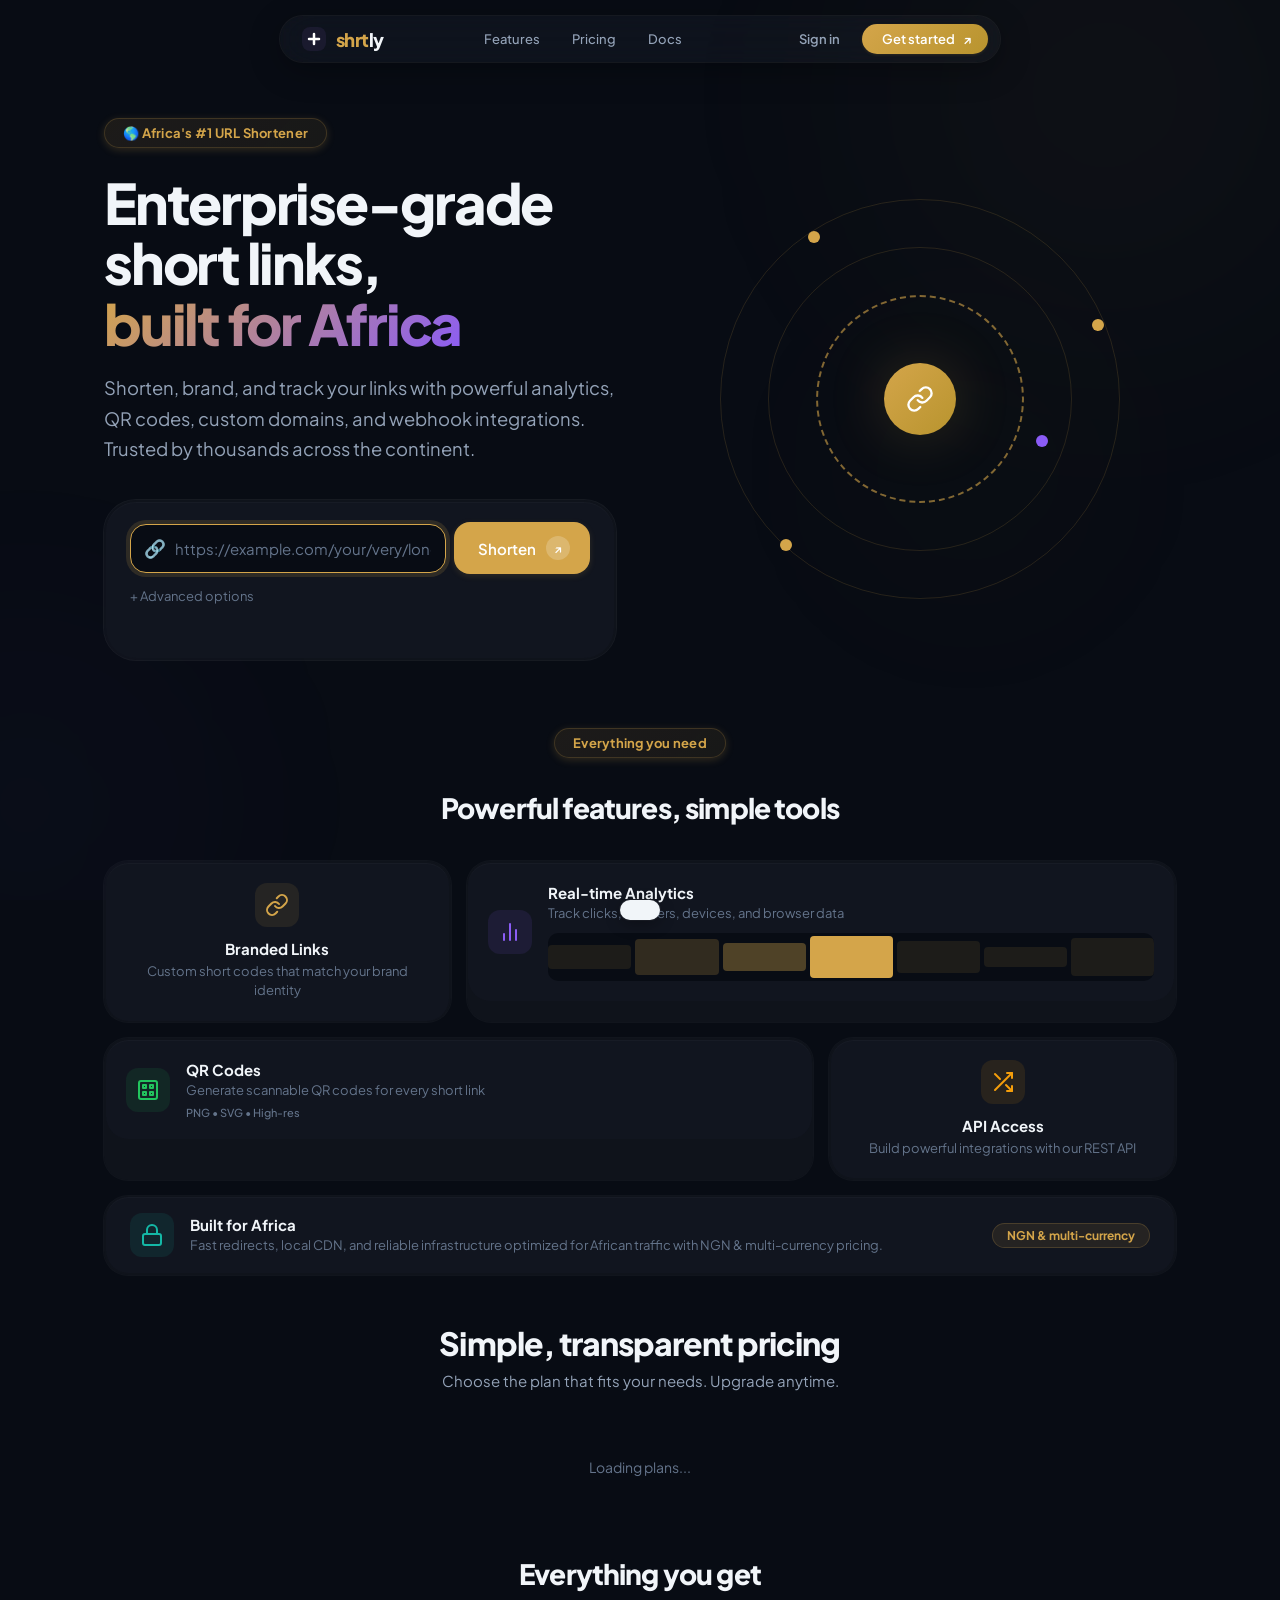
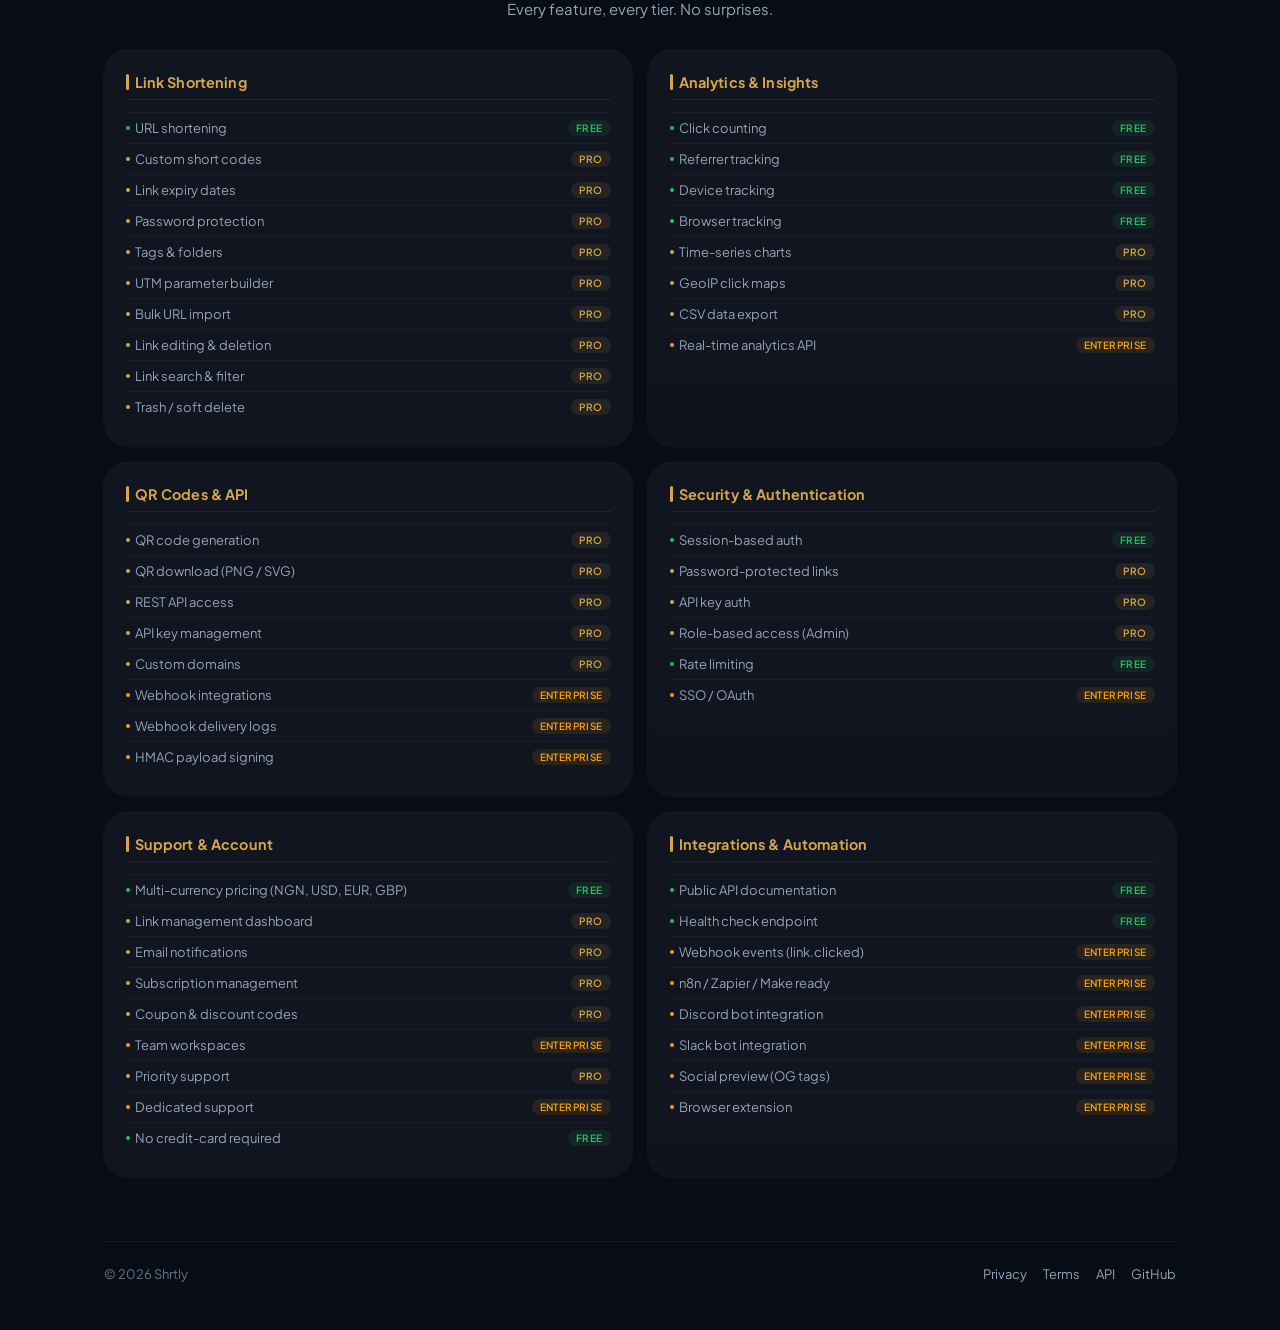
==== commit 7ab7a8af: "Fix feature tier badges: QR code/API to Pro, remove OAuth coming-soon label" ====
--- a/src/main/resources/static/index.html
+++ b/src/main/resources/static/index.html
@@ -1081,9 +1081,9 @@
         <div class="feat-group-outer">
           <div class="feat-group-inner">
             <div class="feat-group-title">QR Codes &amp; API</div>
-            <div class="feat-row"><span class="feat-name"><span class="dot free"></span>QR code generation</span><span class="feat-tier t-free">Free</span></div>
-            <div class="feat-row"><span class="feat-name"><span class="dot free"></span>QR download (PNG / SVG)</span><span class="feat-tier t-free">Free</span></div>
-            <div class="feat-row"><span class="feat-name"><span class="dot free"></span>REST API access</span><span class="feat-tier t-free">Free</span></div>
+            <div class="feat-row"><span class="feat-name"><span class="dot pro"></span>QR code generation</span><span class="feat-tier t-pro">Pro</span></div>
+            <div class="feat-row"><span class="feat-name"><span class="dot pro"></span>QR download (PNG / SVG)</span><span class="feat-tier t-pro">Pro</span></div>
+            <div class="feat-row"><span class="feat-name"><span class="dot pro"></span>REST API access</span><span class="feat-tier t-pro">Pro</span></div>
             <div class="feat-row"><span class="feat-name"><span class="dot pro"></span>API key management</span><span class="feat-tier t-pro">Pro</span></div>
             <div class="feat-row"><span class="feat-name"><span class="dot pro"></span>Custom domains</span><span class="feat-tier t-pro">Pro</span></div>
             <div class="feat-row"><span class="feat-name"><span class="dot ent"></span>Webhook integrations</span><span class="feat-tier t-ent">Enterprise</span></div>
@@ -1099,7 +1099,7 @@
             <div class="feat-row"><span class="feat-name"><span class="dot pro"></span>API key auth</span><span class="feat-tier t-pro">Pro</span></div>
             <div class="feat-row"><span class="feat-name"><span class="dot pro"></span>Role-based access (Admin)</span><span class="feat-tier t-pro">Pro</span></div>
             <div class="feat-row"><span class="feat-name"><span class="dot free"></span>Rate limiting</span><span class="feat-tier t-free">Free</span></div>
-            <div class="feat-row"><span class="feat-name"><span class="dot ent"></span>SSO / OAuth (coming soon)</span><span class="feat-tier t-ent">Enterprise</span></div>
+            <div class="feat-row"><span class="feat-name"><span class="dot ent"></span>SSO / OAuth</span><span class="feat-tier t-ent">Enterprise</span></div>
           </div>
         </div>
         <div class="feat-group-outer">
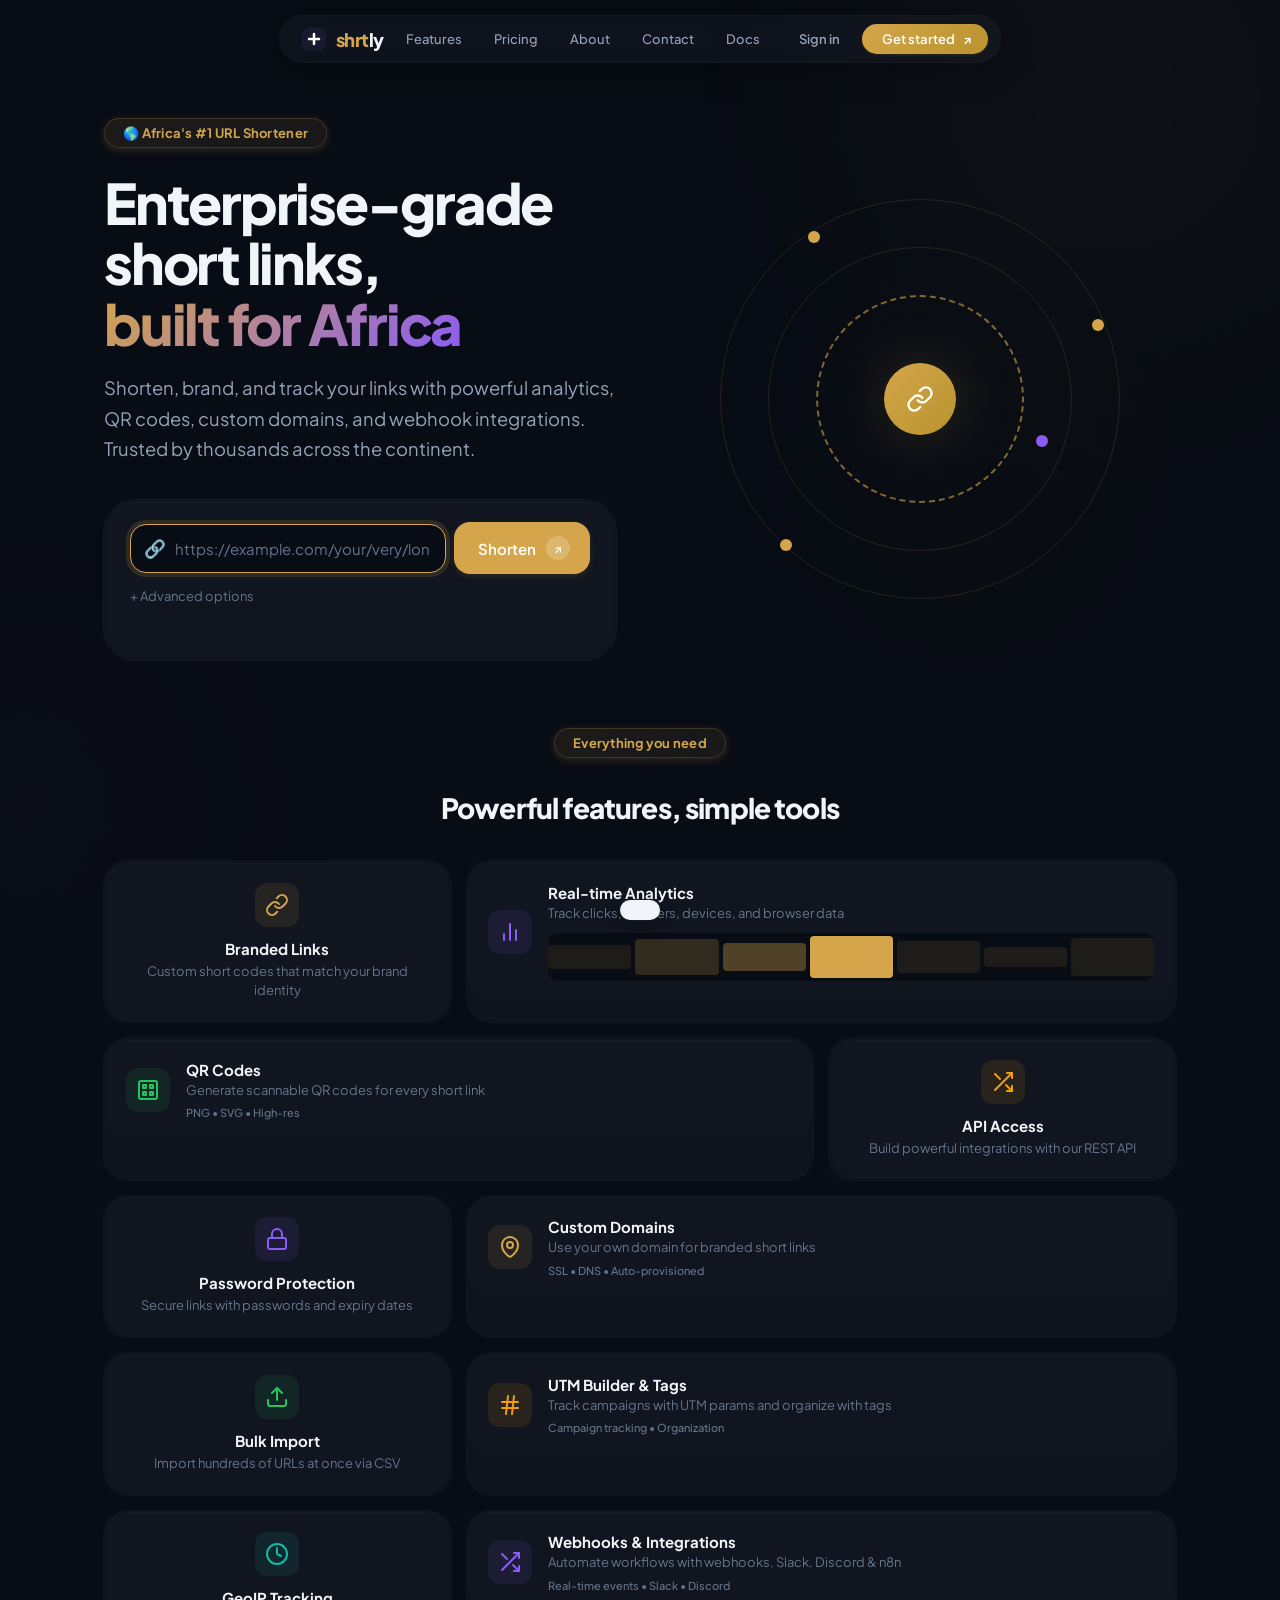
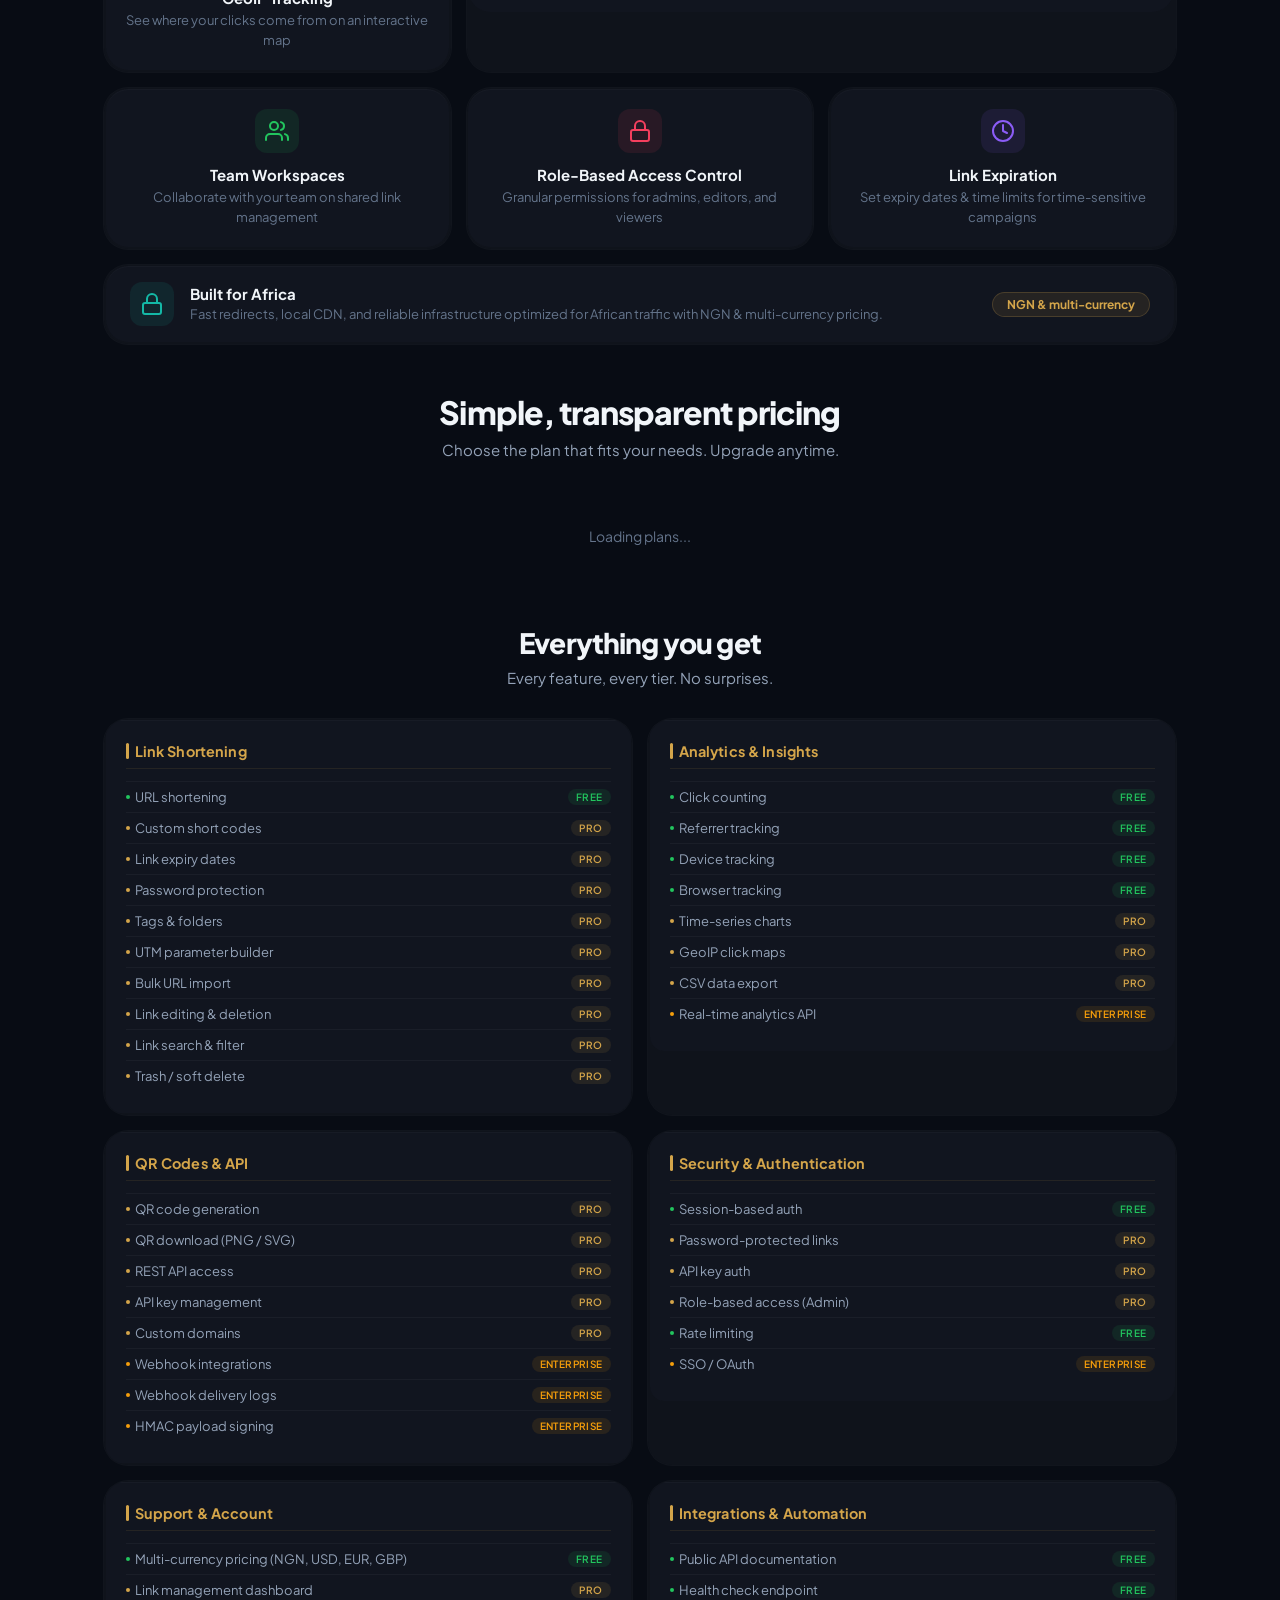
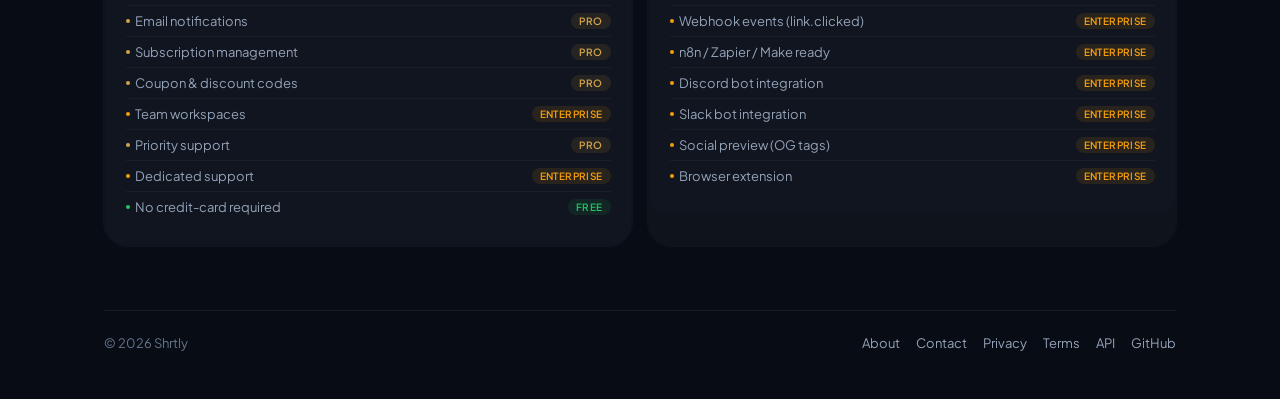
==== commit 17039d57: "Add about/contact pages, support ticket system, RBAC, link expiration, and enhanced homepage feature" ====
--- a/src/main/resources/static/index.html
+++ b/src/main/resources/static/index.html
@@ -832,6 +832,8 @@
     <div class="nav-links">
       <a href="#" onclick="document.getElementById('featuresSection').scrollIntoView({behavior:'smooth'});return false">Features</a>
       <a href="#" onclick="document.getElementById('pricingSection').scrollIntoView({behavior:'smooth'});return false">Pricing</a>
+      <a href="/about.html">About</a>
+      <a href="/contact.html">Contact</a>
       <a href="/docs.html">Docs</a>
       <a class="dash-link" href="#" onclick="switchView('links');return false">My Links</a>
       <a class="dash-link" href="#" onclick="switchView('analytics');return false">Analytics</a>
@@ -1017,6 +1019,96 @@
             <p>Build powerful integrations with our REST API</p>
           </div>
         </div>
+        <div class="feature-outer fade-up">
+          <div class="feature-inner">
+            <div class="feature-icon purple" style="font-size:1.5rem">
+              <svg width="24" height="24" viewBox="0 0 24 24" fill="none" stroke="currentColor" stroke-width="2" stroke-linecap="round" stroke-linejoin="round"><rect x="3" y="11" width="18" height="11" rx="2"/><path d="M7 11V7a5 5 0 0 1 10 0v4"/></svg>
+            </div>
+            <h3>Password Protection</h3>
+            <p>Secure links with passwords and expiry dates</p>
+          </div>
+        </div>
+        <div class="feature-outer bento-item-wide fade-up">
+          <div class="feature-inner horizontal">
+            <div class="feature-icon gold" style="font-size:1.5rem;margin:0">
+              <svg width="24" height="24" viewBox="0 0 24 24" fill="none" stroke="currentColor" stroke-width="2" stroke-linecap="round" stroke-linejoin="round"><path d="M12 22s-8-4.5-8-11.8A8 8 0 0 1 12 2a8 8 0 0 1 8 8.2c0 7.3-8 11.8-8 11.8z"/><circle cx="12" cy="10" r="3"/></svg>
+            </div>
+            <div style="flex:1">
+              <h3>Custom Domains</h3>
+              <p>Use your own domain for branded short links</p>
+              <div class="feat-label">SSL &bull; DNS &bull; Auto-provisioned</div>
+            </div>
+          </div>
+        </div>
+        <div class="feature-outer fade-up">
+          <div class="feature-inner">
+            <div class="feature-icon green" style="font-size:1.5rem">
+              <svg width="24" height="24" viewBox="0 0 24 24" fill="none" stroke="currentColor" stroke-width="2" stroke-linecap="round" stroke-linejoin="round"><path d="M21 15v4a2 2 0 0 1-2 2H5a2 2 0 0 1-2-2v-4"/><polyline points="17 8 12 3 7 8"/><line x1="12" y1="3" x2="12" y2="15"/></svg>
+            </div>
+            <h3>Bulk Import</h3>
+            <p>Import hundreds of URLs at once via CSV</p>
+          </div>
+        </div>
+        <div class="feature-outer bento-item-wide fade-up">
+          <div class="feature-inner horizontal">
+            <div class="feature-icon amber" style="font-size:1.5rem;margin:0">
+              <svg width="24" height="24" viewBox="0 0 24 24" fill="none" stroke="currentColor" stroke-width="2" stroke-linecap="round" stroke-linejoin="round"><line x1="4" y1="9" x2="20" y2="9"/><line x1="4" y1="15" x2="20" y2="15"/><line x1="10" y1="3" x2="8" y2="21"/><line x1="16" y1="3" x2="14" y2="21"/></svg>
+            </div>
+            <div style="flex:1">
+              <h3>UTM Builder &amp; Tags</h3>
+              <p>Track campaigns with UTM params and organize with tags</p>
+              <div class="feat-label">Campaign tracking &bull; Organization</div>
+            </div>
+          </div>
+        </div>
+        <div class="feature-outer fade-up">
+          <div class="feature-inner">
+            <div class="feature-icon teal" style="font-size:1.5rem">
+              <svg width="24" height="24" viewBox="0 0 24 24" fill="none" stroke="currentColor" stroke-width="2" stroke-linecap="round" stroke-linejoin="round"><circle cx="12" cy="12" r="10"/><polyline points="12 6 12 12 16 14"/></svg>
+            </div>
+            <h3>GeoIP Tracking</h3>
+            <p>See where your clicks come from on an interactive map</p>
+          </div>
+        </div>
+        <div class="feature-outer bento-item-wide fade-up">
+          <div class="feature-inner horizontal">
+            <div class="feature-icon purple" style="font-size:1.5rem;margin:0">
+              <svg width="24" height="24" viewBox="0 0 24 24" fill="none" stroke="currentColor" stroke-width="2" stroke-linecap="round" stroke-linejoin="round"><polyline points="16 3 21 3 21 8"/><line x1="4" y1="20" x2="21" y2="3"/><polyline points="21 16 21 21 16 21"/><line x1="15" y1="15" x2="21" y2="21"/><line x1="4" y1="4" x2="9" y2="9"/></svg>
+            </div>
+            <div style="flex:1">
+              <h3>Webhooks &amp; Integrations</h3>
+              <p>Automate workflows with webhooks, Slack, Discord &amp; n8n</p>
+              <div class="feat-label">Real-time events &bull; Slack &bull; Discord</div>
+            </div>
+          </div>
+        </div>
+        <div class="feature-outer fade-up" style="transition-delay:0.0s">
+          <div class="feature-inner">
+            <div class="feature-icon green" style="font-size:1.5rem">
+              <svg width="24" height="24" viewBox="0 0 24 24" fill="none" stroke="currentColor" stroke-width="2" stroke-linecap="round" stroke-linejoin="round"><path d="M17 21v-2a4 4 0 0 0-4-4H5a4 4 0 0 0-4 4v2"/><circle cx="9" cy="7" r="4"/><path d="M23 21v-2a4 4 0 0 0-3-3.87"/><path d="M16 3.13a4 4 0 0 1 0 7.75"/></svg>
+            </div>
+            <h3>Team Workspaces</h3>
+            <p>Collaborate with your team on shared link management</p>
+          </div>
+        </div>
+        <div class="feature-outer fade-up" style="transition-delay:0.1s">
+          <div class="feature-inner">
+            <div class="feature-icon rose" style="font-size:1.5rem">
+              <svg width="24" height="24" viewBox="0 0 24 24" fill="none" stroke="currentColor" stroke-width="2" stroke-linecap="round" stroke-linejoin="round"><rect x="3" y="11" width="18" height="11" rx="2" ry="2"/><path d="M7 11V7a5 5 0 0 1 10 0v4"/></svg>
+            </div>
+            <h3>Role-Based Access Control</h3>
+            <p>Granular permissions for admins, editors, and viewers</p>
+          </div>
+        </div>
+        <div class="feature-outer fade-up" style="transition-delay:0.2s">
+          <div class="feature-inner">
+            <div class="feature-icon purple" style="font-size:1.5rem">
+              <svg width="24" height="24" viewBox="0 0 24 24" fill="none" stroke="currentColor" stroke-width="2" stroke-linecap="round" stroke-linejoin="round"><circle cx="12" cy="12" r="10"/><polyline points="12 6 12 12 16 14"/></svg>
+            </div>
+            <h3>Link Expiration</h3>
+            <p>Set expiry dates &amp; time limits for time-sensitive campaigns</p>
+          </div>
+        </div>
         <div class="feature-outer bento-item-full fade-up">
           <div class="feature-inner horizontal" style="padding:16px 24px">
             <div class="feature-icon teal" style="font-size:1.5rem;margin:0">
@@ -1228,6 +1320,16 @@
           <button class="btn-primary" style="font-size:0.75rem;padding:5px 12px" onclick="openCouponModal()">+ Add coupon</button>
         </div>
         <ul class="url-list" id="adminCouponList"><li class="empty-state">Loading...</li></ul>
+      </div>
+    </div>
+
+    <!-- Support Tickets -->
+    <div class="list-outer" style="margin-top:16px">
+      <div class="list-inner">
+        <div class="list-header">
+          <span class="list-title">Support Tickets</span>
+        </div>
+        <ul class="url-list" id="adminTicketList"><li class="empty-state">Loading...</li></ul>
       </div>
     </div>
   </div>
@@ -1510,6 +1612,30 @@
             </div>
           </details>
 
+          <!-- Content -->
+          <details class="settings-group" open>
+            <summary class="settings-summary">Content</summary>
+            <div class="settings-body">
+              <div style="font-size:0.75rem;font-weight:600;color:var(--text-secondary);margin-bottom:6px">About Us</div>
+              <div class="settings-row">
+                <div class="form-group"><label>About page content (HTML)</label>
+                  <textarea id="setAboutContent" rows="6" style="width:100%;padding:10px 14px;border:1.5px solid rgba(255,255,255,0.08);border-radius:var(--radius-sm);font:inherit;font-size:0.8125rem;background:var(--bg);outline:none;resize:vertical;font-family:var(--font);color:var(--text-primary)" placeholder="<p>About your company...</p>"></textarea>
+                </div>
+              </div>
+              <div style="font-size:0.75rem;font-weight:600;color:var(--text-secondary);margin:10px 0 6px">Contact Us</div>
+              <div class="settings-row">
+                <div class="form-group"><label>Contact page content (HTML)</label>
+                  <textarea id="setContactContent" rows="6" style="width:100%;padding:10px 14px;border:1.5px solid rgba(255,255,255,0.08);border-radius:var(--radius-sm);font:inherit;font-size:0.8125rem;background:var(--bg);outline:none;resize:vertical;font-family:var(--font);color:var(--text-primary)" placeholder="<p>Contact information...</p>"></textarea>
+                </div>
+              </div>
+              <div class="settings-row">
+                <div class="form-group"><label>Contact email (for form submissions)</label>
+                  <input type="email" id="setContactEmail" placeholder="contact@example.com" style="width:100%;padding:10px 14px;border:1.5px solid rgba(255,255,255,0.08);border-radius:var(--radius-sm);font:inherit;font-size:0.875rem;background:var(--bg);outline:none">
+                </div>
+              </div>
+            </div>
+          </details>
+
         </div>
       </div>
     </div>
@@ -1549,14 +1675,32 @@
           <div class="form-group" style="margin-bottom:0"><label>Sort order</label><input type="number" id="planSortOrder" min="0" placeholder="1"></div>
           <div class="form-group" style="margin-bottom:0"><label>Features (JSON)</label><input type="text" id="planFeatures" placeholder='["feature 1","feature 2"]'></div>
         </div>
-        <div style="display:flex;gap:16px;margin-top:12px;align-items:center">
-          <label style="display:flex;align-items:center;gap:6px;font-size:0.8125rem;cursor:pointer">
+        <div style="display:flex;gap:16px;margin-top:12px;align-items:center;flex-wrap:wrap">
+          <label style="display:flex;align-items:center;gap:4px;font-size:0.75rem;cursor:pointer">
             <input type="checkbox" id="planCustomDomains" checked> Custom domains
           </label>
-          <label style="display:flex;align-items:center;gap:6px;font-size:0.8125rem;cursor:pointer">
+          <label style="display:flex;align-items:center;gap:4px;font-size:0.75rem;cursor:pointer">
             <input type="checkbox" id="planApiAccess" checked> API access
           </label>
-          <label style="display:flex;align-items:center;gap:6px;font-size:0.8125rem;cursor:pointer">
+          <label style="display:flex;align-items:center;gap:4px;font-size:0.75rem;cursor:pointer">
+            <input type="checkbox" id="planQrCodes" checked> QR codes
+          </label>
+          <label style="display:flex;align-items:center;gap:4px;font-size:0.75rem;cursor:pointer">
+            <input type="checkbox" id="planCustomCodes" checked> Custom codes
+          </label>
+          <label style="display:flex;align-items:center;gap:4px;font-size:0.75rem;cursor:pointer">
+            <input type="checkbox" id="planBulkImport" checked> Bulk import
+          </label>
+          <label style="display:flex;align-items:center;gap:4px;font-size:0.75rem;cursor:pointer">
+            <input type="checkbox" id="planAdvancedAnalytics" checked> Adv. analytics
+          </label>
+          <label style="display:flex;align-items:center;gap:4px;font-size:0.75rem;cursor:pointer">
+            <input type="checkbox" id="planWebhooks" checked> Webhooks
+          </label>
+          <label style="display:flex;align-items:center;gap:4px;font-size:0.75rem;cursor:pointer">
+            <input type="checkbox" id="planTeamAccess" checked> Teams
+          </label>
+          <label style="display:flex;align-items:center;gap:4px;font-size:0.75rem;cursor:pointer">
             <input type="checkbox" id="planActive" checked> Active
           </label>
         </div>
@@ -1746,10 +1890,34 @@
     </div>
   </div>
 
+  <!-- Ticket Reply Modal -->
+  <div class="modal-overlay" id="ticketReplyModal">
+    <div class="modal-outer" style="max-width:520px">
+      <div class="modal-inner">
+        <h2>Reply to ticket</h2>
+        <div class="sub" id="ticketReplySub">Send a reply to close this ticket.</div>
+        <div style="margin-top:8px;padding:12px;background:var(--surface-glass);border:1px solid var(--border-subtle);border-radius:var(--radius-sm)">
+          <div id="ticketReplyInfo" style="font-size:0.8125rem;line-height:1.6"></div>
+        </div>
+        <div class="form-group" style="margin-top:12px">
+          <label>Admin reply</label>
+          <textarea id="ticketReplyText" rows="5" style="width:100%;padding:10px 14px;border:1.5px solid rgba(255,255,255,0.08);border-radius:var(--radius-sm);font:inherit;font-size:0.875rem;background:var(--bg);outline:none;resize:vertical;color:var(--text-primary)" placeholder="Write your reply..."></textarea>
+        </div>
+        <div class="modal-actions">
+          <button style="flex:1;padding:10px;border:1.5px solid rgba(255,255,255,0.08);border-radius:var(--radius-sm);background:var(--surface);color:var(--text-secondary);font:inherit;font-size:0.875rem;font-weight:600;cursor:pointer" onclick="closeTicketReplyModal()">Cancel</button>
+          <button class="btn-primary" id="ticketReplySubmitBtn" onclick="submitTicketReply()" style="flex:1;justify-content:center;font-size:0.875rem;padding:10px">Send reply</button>
+        </div>
+        <div class="modal-error" id="ticketReplyError"></div>
+      </div>
+    </div>
+  </div>
+
   <!-- Footer -->
   <footer class="footer fade-up">
     <span>&copy; 2026 Shrtly</span>
     <div class="footer-links">
+      <a href="/about.html">About</a>
+      <a href="/contact.html">Contact</a>
       <a href="#">Privacy</a>
       <a href="#">Terms</a>
       <a href="/docs.html">API</a>
@@ -3379,6 +3547,12 @@
     $('planPeriod').value = 'monthly';
     $('planCustomDomains').checked = true;
     $('planApiAccess').checked = true;
+    $('planQrCodes').checked = true;
+    $('planCustomCodes').checked = true;
+    $('planBulkImport').checked = true;
+    $('planAdvancedAnalytics').checked = true;
+    $('planWebhooks').checked = true;
+    $('planTeamAccess').checked = true;
     $('planActive').checked = true;
     $('planError').textContent = '';
     $('planModal').classList.add('open');
@@ -3409,6 +3583,12 @@
       $('planFeatures').value = plan.features || '[]';
       $('planCustomDomains').checked = plan.customDomains;
       $('planApiAccess').checked = plan.apiAccess;
+      $('planQrCodes').checked = plan.hasQrCodes;
+      $('planCustomCodes').checked = plan.hasCustomCodes;
+      $('planBulkImport').checked = plan.hasBulkImport;
+      $('planAdvancedAnalytics').checked = plan.hasAdvancedAnalytics;
+      $('planWebhooks').checked = plan.hasWebhooks;
+      $('planTeamAccess').checked = plan.hasTeamAccess;
       $('planActive').checked = plan.active;
       $('planError').textContent = '';
       $('planModal').classList.add('open');
@@ -3434,6 +3614,12 @@
       features: $('planFeatures').value.trim() || '[]',
       customDomains: $('planCustomDomains').checked,
       apiAccess: $('planApiAccess').checked,
+      hasQrCodes: $('planQrCodes').checked,
+      hasCustomCodes: $('planCustomCodes').checked,
+      hasBulkImport: $('planBulkImport').checked,
+      hasAdvancedAnalytics: $('planAdvancedAnalytics').checked,
+      hasWebhooks: $('planWebhooks').checked,
+      hasTeamAccess: $('planTeamAccess').checked,
       active: $('planActive').checked
     };
     try {
@@ -3751,6 +3937,9 @@
       $('setSmtpUseTls').checked = s.smtpUseTls;
       $('setSiteName').value = s.siteName || '';
       $('setSiteDescription').value = s.siteDescription || '';
+      $('setAboutContent').value = s.aboutContent || '';
+      $('setContactContent').value = s.contactContent || '';
+      $('setContactEmail').value = s.contactEmail || '';
       if (s.logoUrl) $('setLogoPreview').innerHTML = 'Current: <a href="' + s.logoUrl + '" target="_blank">' + s.logoUrl.split('/').pop() + '</a>';
       if (s.faviconUrl) $('setFaviconPreview').innerHTML = 'Current: <a href="' + s.faviconUrl + '" target="_blank">' + s.faviconUrl.split('/').pop() + '</a>';
     } catch {}
@@ -3786,7 +3975,10 @@
           slackAppToken: $('setSlackAppToken').value,
           slackSigningSecret: $('setSlackSigningSecret').value,
           siteName: $('setSiteName').value,
-          siteDescription: $('setSiteDescription').value
+          siteDescription: $('setSiteDescription').value,
+          aboutContent: $('setAboutContent').value,
+          contactContent: $('setContactContent').value,
+          contactEmail: $('setContactEmail').value
         })
       });
       const data = await res.json();
@@ -3950,6 +4142,7 @@
       loadAdminPlans();
       loadAdminBanners();
       loadAdminCoupons();
+      loadAdminTickets();
       loadSettings();
       loadDiscordBotStatus();
     } catch { notify('Failed to load admin data'); }
@@ -4246,6 +4439,77 @@
     } catch { notify('Failed to delete coupon'); }
   }
 
+  // --- Admin Tickets ---
+  let replyTicketId = null;
+
+  async function loadAdminTickets() {
+    try {
+      const res = await fetch('/api/admin/tickets');
+      if (!res.ok) return;
+      const tickets = await res.json();
+      $('adminTicketList').innerHTML = tickets.length
+        ? tickets.map(t => {
+            const isOpen = t.status === 'OPEN';
+            const statusColor = isOpen ? 'var(--amber)' : 'var(--green)';
+            const statusBg = isOpen ? 'var(--amber-soft)' : 'var(--green-soft)';
+            const statusLabel = isOpen ? 'Open' : 'Closed';
+            return '<li class="url-item">' +
+              '<div class="info"><strong>' + t.subject + '</strong><span class="original">' + t.name + ' &lt;' + t.email + '&gt; &middot; ' + formatTime(t.createdAt) + '</span></div>' +
+              '<div class="meta">' +
+              '<span class="clicks" style="background:' + statusBg + ';color:' + statusColor + '">' + statusLabel + '</span>' +
+              (isOpen ? '<button class="action-btn" onclick="openTicketReply(' + t.id + ')" title="Reply">&#x270e;</button>' : '') +
+              '<button class="action-btn danger" onclick="deleteTicket(' + t.id + ')" title="Delete">&#x2716;</button>' +
+              '</div></li>';
+          }).join('')
+        : '<li class="empty-state">No tickets yet.</li>';
+    } catch { $('adminTicketList').innerHTML = '<li class="empty-state">Failed to load tickets.</li>'; }
+  }
+
+  function openTicketReply(id) {
+    replyTicketId = id;
+    $('ticketReplySub').textContent = 'Reply to close this support ticket.';
+    $('ticketReplyText').value = '';
+    $('ticketReplyError').textContent = '';
+    $('ticketReplyModal').classList.add('open');
+    // Fetch ticket details
+    fetch('/api/admin/tickets').then(r => r.json()).then(tickets => {
+      const t = tickets.find(x => x.id === id);
+      if (t) {
+        $('ticketReplyInfo').innerHTML = '<strong>' + t.subject + '</strong><br>' +
+          '<span style="color:var(--text-tertiary)">From: ' + t.name + ' (' + t.email + ')</span><br><br>' +
+          '<div style="padding:10px;background:var(--bg);border-radius:6px;font-size:0.8125rem">' + t.message + '</div>';
+      }
+    }).catch(() => {});
+  }
+
+  function closeTicketReplyModal() { $('ticketReplyModal').classList.remove('open'); replyTicketId = null; }
+
+  async function submitTicketReply() {
+    const reply = $('ticketReplyText').value.trim();
+    if (!reply) { $('ticketReplyError').textContent = 'Please write a reply.'; return; }
+    try {
+      const res = await fetch('/api/admin/tickets/' + replyTicketId + '/reply', {
+        method: 'PUT',
+        headers: { 'Content-Type': 'application/json' },
+        body: JSON.stringify({ adminReply: reply })
+      });
+      if (!res.ok) throw new Error('Failed');
+      notify('Reply sent. Ticket closed.');
+      closeTicketReplyModal();
+      loadAdminTickets();
+    } catch { notify('Failed to send reply'); }
+  }
+
+  async function deleteTicket(id) {
+    if (!confirm('Delete this ticket?')) return;
+    try {
+      const res = await fetch('/api/admin/tickets/' + id, { method: 'DELETE' });
+      if (!res.ok) throw new Error('Failed');
+      notify('Ticket deleted');
+      loadAdminTickets();
+    } catch { notify('Failed to delete ticket'); }
+  }
+
   // --- Public Promo Banner Display ---
   async function loadPublicBanners() {
     try {
